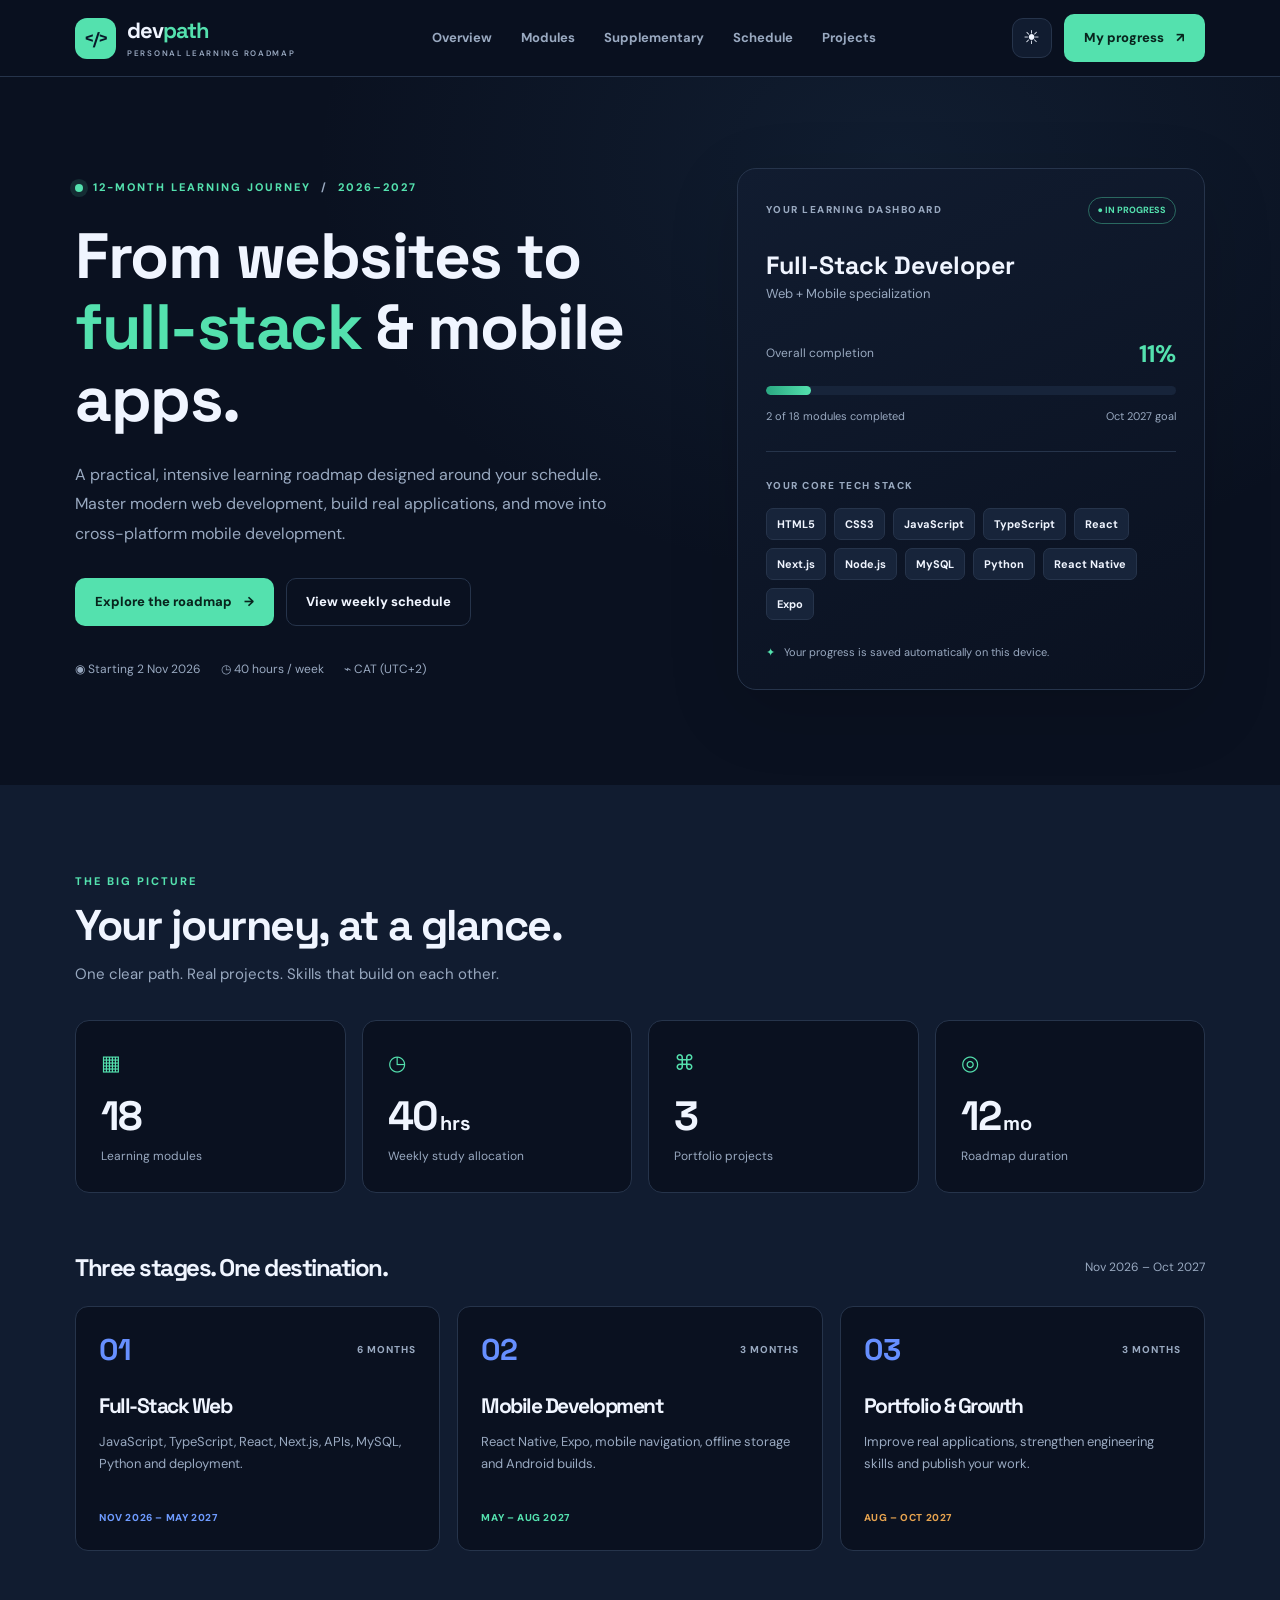
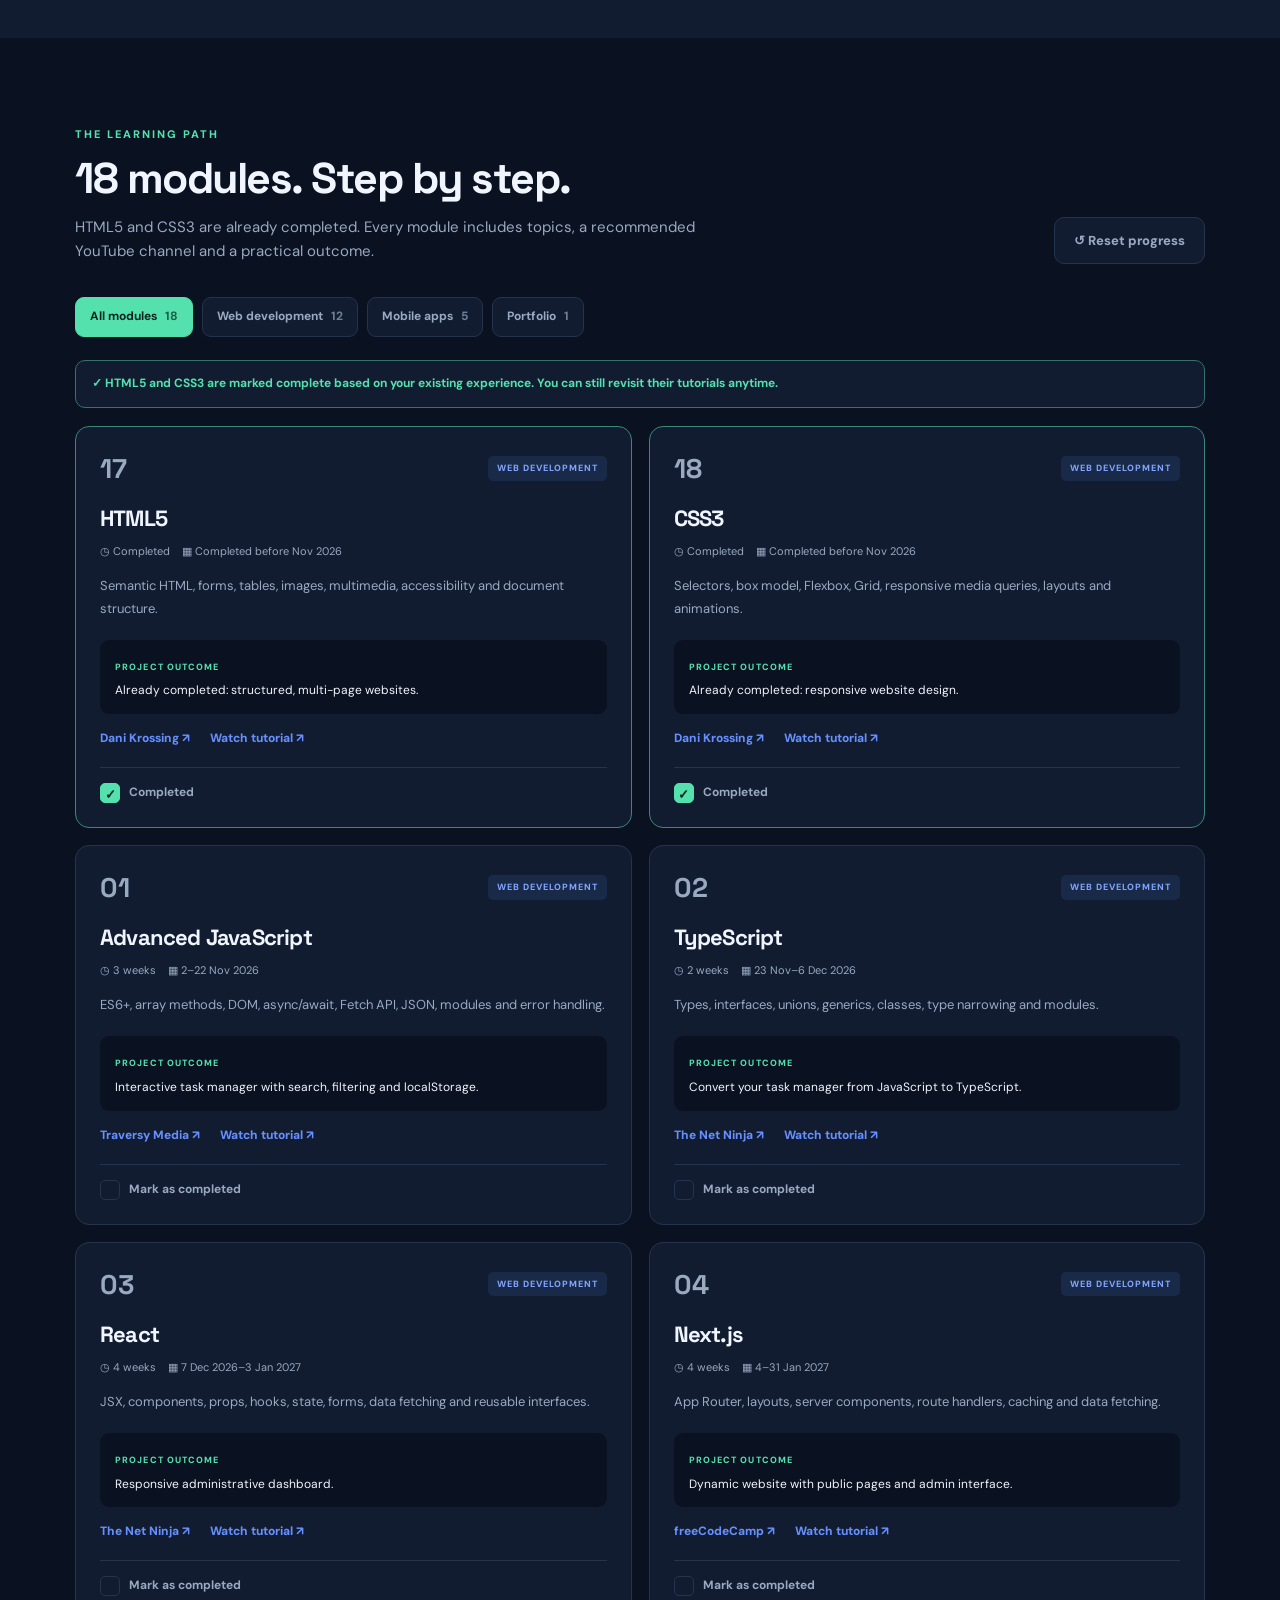
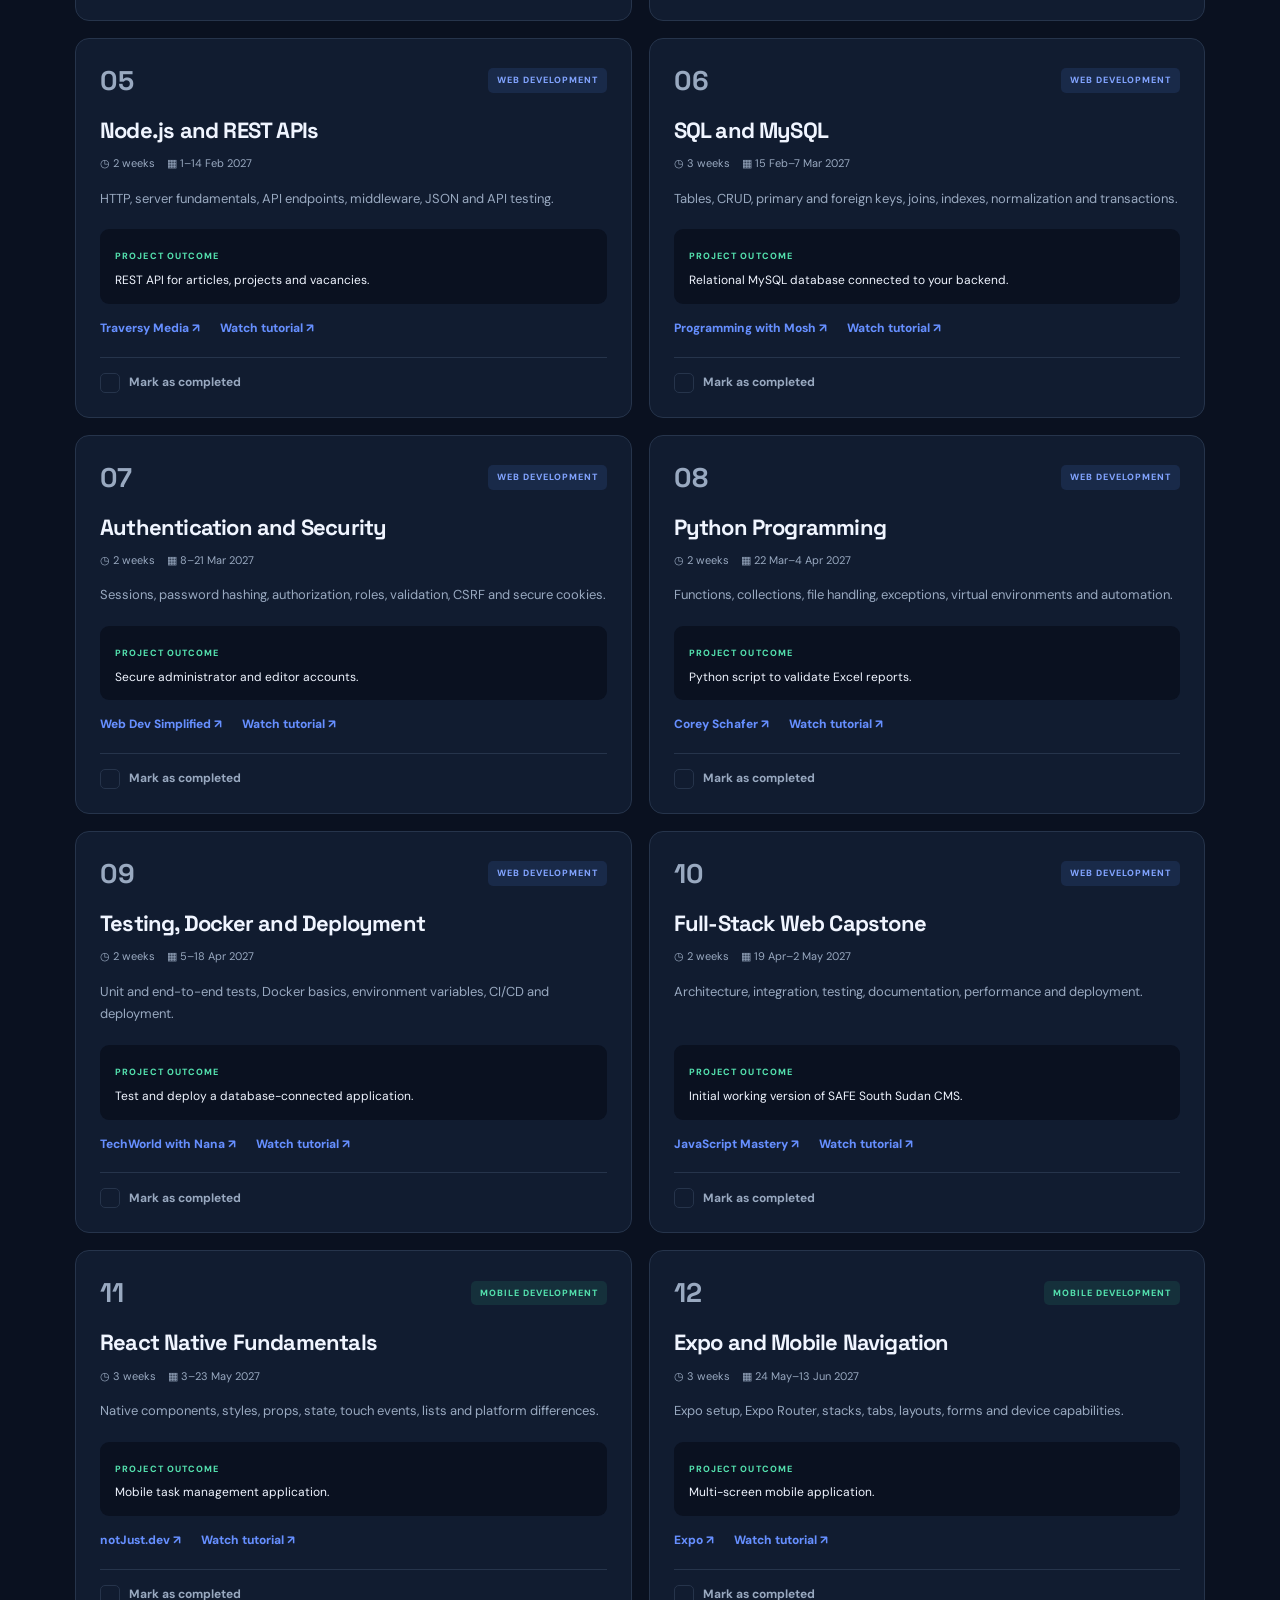
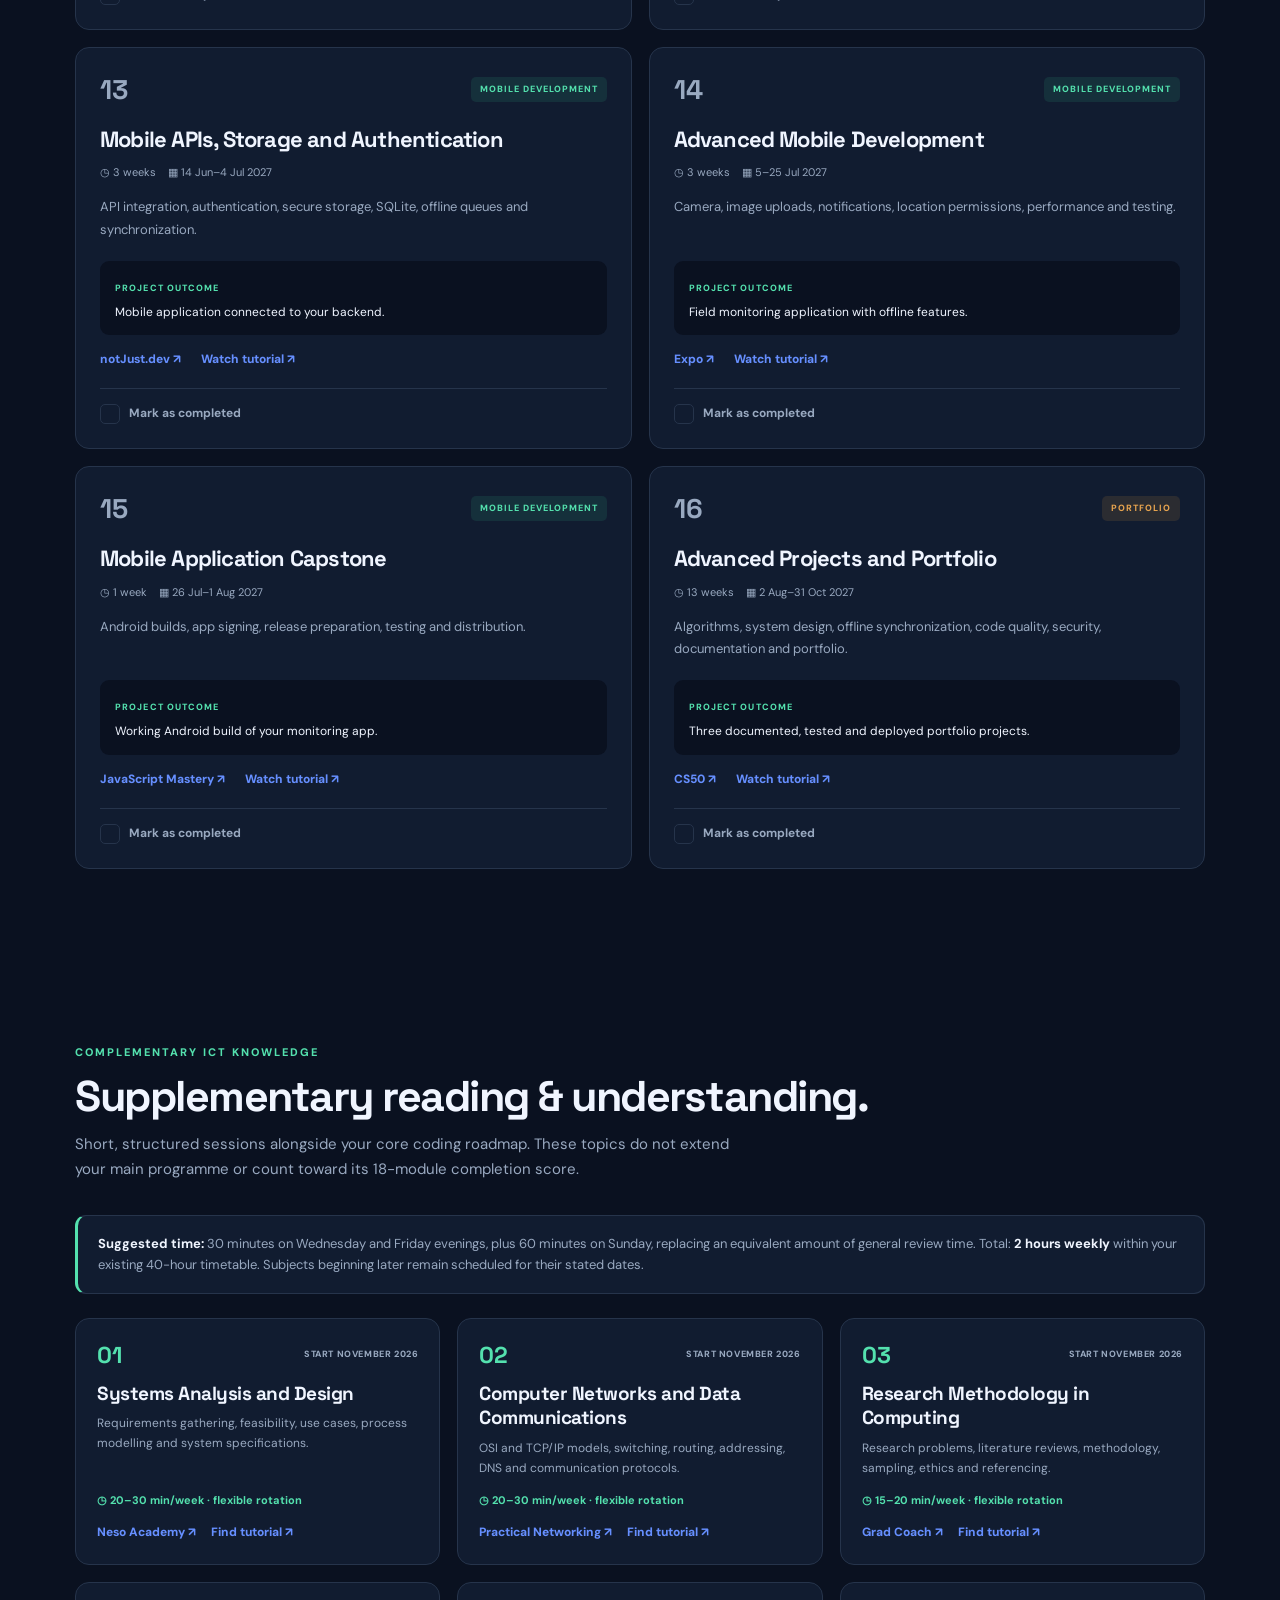
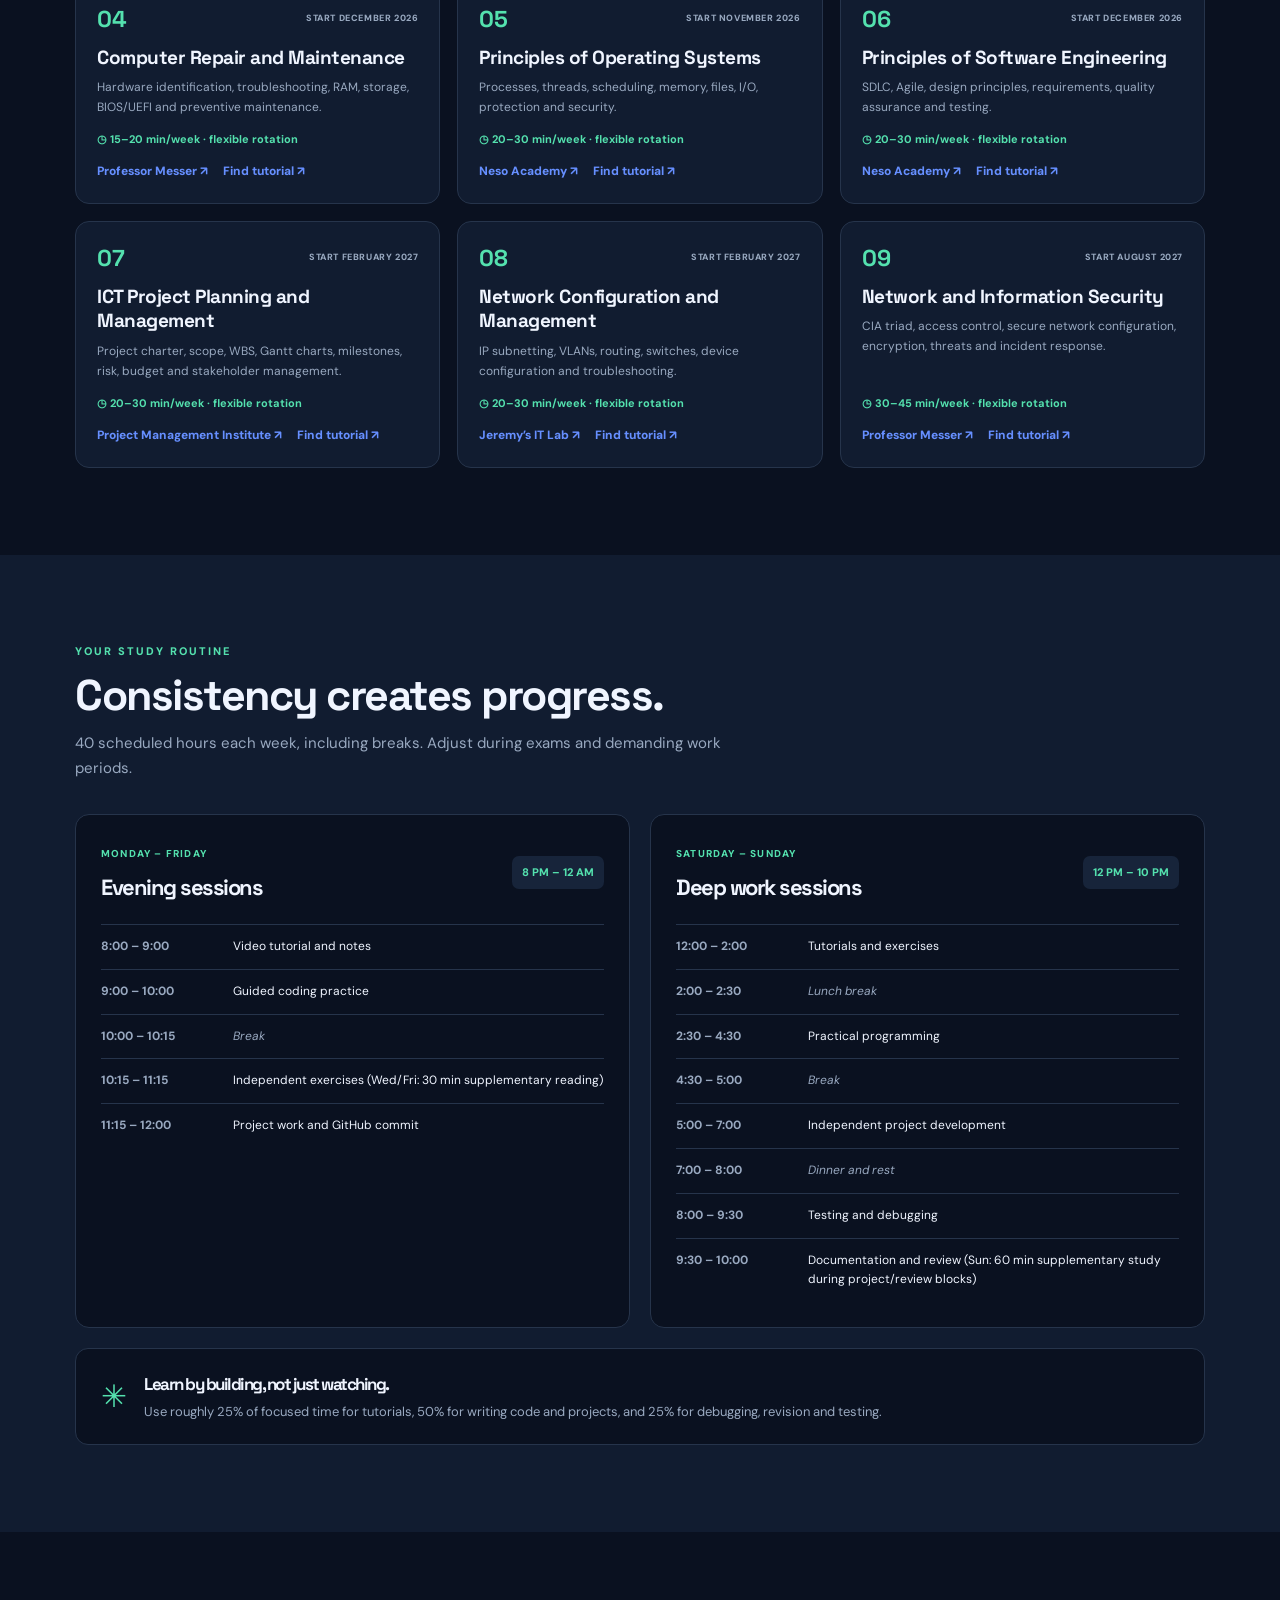
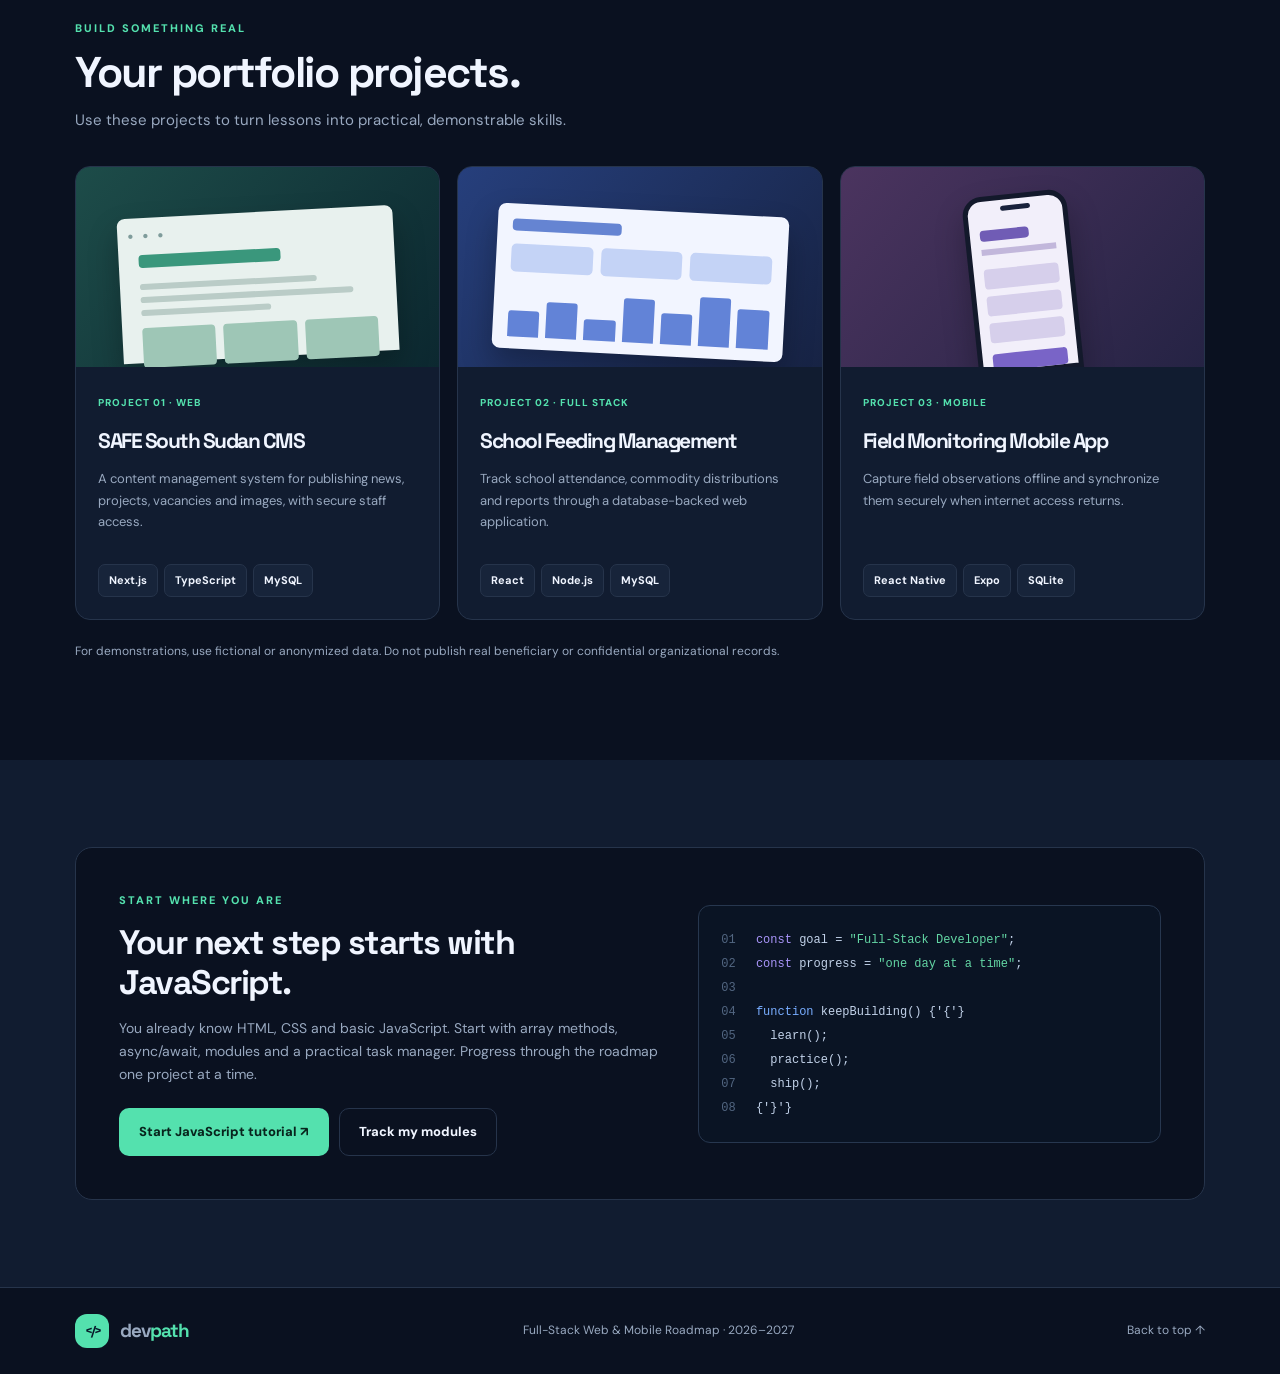
==== index.html @ 1baf5ec9 "Add files via upload" ====
<!DOCTYPE html>
<html lang="en">
<head>
  <meta charset="UTF-8" />
  <meta name="viewport" content="width=device-width, initial-scale=1" />
  <meta name="theme-color" content="#0b1426" />
  <meta name="description" content="A personalized intensive full-stack web and mobile development roadmap, November 2026 to October 2027." />
  <title>Developer Roadmap | Web + Mobile 2026–2027</title>
  <link rel="icon" type="image/svg+xml" href="favicon.svg" />
  <link rel="stylesheet" href="styles.css" />
  <script src="script.js" defer></script>
</head>
<body>
  <a class="skip" href="#main">Skip to content</a>
  <header class="site-header">
    <div class="container nav">
      <a href="#home" class="brand" aria-label="Roadmap home"><span class="brand-mark">&lt;/&gt;</span><span>dev<span class="brand-accent">path</span><small>PERSONAL LEARNING ROADMAP</small></span></a>
      <nav class="nav-links" aria-label="Main navigation"><a href="#overview">Overview</a><a href="#modules">Modules</a><a href="#supplementary">Supplementary</a><a href="#schedule">Schedule</a><a href="#projects">Projects</a></nav>
      <div class="nav-actions"><button id="themeToggle" class="icon-btn" type="button" aria-label="Toggle light or dark mode">☀</button><a class="btn btn-primary nav-cta" href="#modules">My progress <span>↗</span></a></div>
    </div>
  </header>
  <main id="main">
    <section id="home" class="hero">
      <div class="container hero-grid">
        <div class="hero-copy"><div class="eyebrow"><span class="pulse"></span> 12-MONTH LEARNING JOURNEY <span class="eyebrow-sep">/</span> 2026–2027</div>
          <h1>From websites to <span>full-stack</span> &amp; mobile apps.</h1>
          <p>A practical, intensive learning roadmap designed around your schedule. Master modern web development, build real applications, and move into cross-platform mobile development.</p>
          <div class="hero-buttons"><a href="#modules" class="btn btn-primary">Explore the roadmap <span>→</span></a><a href="#schedule" class="btn btn-outline">View weekly schedule</a></div>
          <div class="hero-foot"><span>◉ Starting 2 Nov 2026</span><span>◷ 40 hours / week</span><span>⌁ CAT (UTC+2)</span></div>
        </div>
        <div class="hero-panel"><div class="panel-top"><span class="panel-label">YOUR LEARNING DASHBOARD</span><span class="live-pill">● IN PROGRESS</span></div><div class="panel-title">Full-Stack Developer</div><p>Web + Mobile specialization</p>
          <div class="progress-top"><span>Overall completion</span><strong id="heroPercent">0%</strong></div><div class="progress-track"><div id="heroProgress" class="progress-fill"></div></div><div class="progress-foot"><span id="heroCount">2 of 18 modules completed</span><span>Oct 2027 goal</span></div>
          <div class="panel-divider"></div><div class="stack-label">YOUR CORE TECH STACK</div><div class="stack-pills"><span>HTML5</span><span>CSS3</span><span>JavaScript</span><span>TypeScript</span><span>React</span><span>Next.js</span><span>Node.js</span><span>MySQL</span><span>Python</span><span>React Native</span><span>Expo</span></div>
          <div class="panel-note"><span>✦</span> Your progress is saved automatically on this device.</div>
        </div>
      </div>
    </section>
    <section id="overview" class="section overview-section"><div class="container"><div class="section-heading"><div><div class="kicker">THE BIG PICTURE</div><h2>Your journey, at a glance.</h2><p>One clear path. Real projects. Skills that build on each other.</p></div></div>
      <div class="stat-grid"><article class="stat"><span class="stat-icon">▦</span><strong>18</strong><span>Learning modules</span></article><article class="stat"><span class="stat-icon">◷</span><strong>40<span class="unit">hrs</span></strong><span>Weekly study allocation</span></article><article class="stat"><span class="stat-icon">⌘</span><strong>3</strong><span>Portfolio projects</span></article><article class="stat"><span class="stat-icon">◎</span><strong>12<span class="unit">mo</span></strong><span>Roadmap duration</span></article></div>
      <div class="path-section"><div class="path-heading"><h3>Three stages. One destination.</h3><span>Nov 2026 – Oct 2027</span></div><div class="path-grid"><article class="path-card"><div class="path-no">01 <span>6 MONTHS</span></div><h3>Full-Stack Web</h3><p>JavaScript, TypeScript, React, Next.js, APIs, MySQL, Python and deployment.</p><div class="path-tag blue">NOV 2026 – MAY 2027</div></article><article class="path-card"><div class="path-no">02 <span>3 MONTHS</span></div><h3>Mobile Development</h3><p>React Native, Expo, mobile navigation, offline storage and Android builds.</p><div class="path-tag green">MAY – AUG 2027</div></article><article class="path-card"><div class="path-no">03 <span>3 MONTHS</span></div><h3>Portfolio &amp; Growth</h3><p>Improve real applications, strengthen engineering skills and publish your work.</p><div class="path-tag amber">AUG – OCT 2027</div></article></div></div>
    </div></section>
    <section id="modules" class="section modules-section"><div class="container"><div class="section-heading split"><div><div class="kicker">THE LEARNING PATH</div><h2>18 modules. Step by step.</h2><p>HTML5 and CSS3 are already completed. Every module includes topics, a recommended YouTube channel and a practical outcome.</p></div><button class="btn btn-subtle" id="resetProgress" type="button">↺ Reset progress</button></div>
      <div class="filters" role="group" aria-label="Filter modules"><button class="filter active" data-filter="all" aria-pressed="true">All modules <span>18</span></button><button class="filter" data-filter="web" aria-pressed="false">Web development <span>12</span></button><button class="filter" data-filter="mobile" aria-pressed="false">Mobile apps <span>5</span></button><button class="filter" data-filter="portfolio" aria-pressed="false">Portfolio <span>1</span></button></div>
      <div class="completed-intro">✓ HTML5 and CSS3 are marked complete based on your existing experience. You can still revisit their tutorials anytime.</div><div id="moduleGrid" class="module-grid"></div>
    </div></section>
    <section id="supplementary" class="section supplementary-section"><div class="container"><div class="section-heading"><div class="kicker">COMPLEMENTARY ICT KNOWLEDGE</div><h2>Supplementary reading &amp; understanding.</h2><p>Short, structured sessions alongside your core coding roadmap. These topics do not extend your main programme or count toward its 18-module completion score.</p></div><div class="supplement-note"><strong>Suggested time:</strong> 30 minutes on Wednesday and Friday evenings, plus 60 minutes on Sunday, replacing an equivalent amount of general review time. Total: <strong>2 hours weekly</strong> within your existing 40-hour timetable. Subjects beginning later remain scheduled for their stated dates.</div><div id="supplementGrid" class="supplement-grid"></div></div></section>
    <section id="schedule" class="section schedule-section"><div class="container"><div class="section-heading"><div class="kicker">YOUR STUDY ROUTINE</div><h2>Consistency creates progress.</h2><p>40 scheduled hours each week, including breaks. Adjust during exams and demanding work periods.</p></div>
      <div class="schedule-grid"><article class="schedule-card"><div class="schedule-head"><div><span class="schedule-overline">MONDAY – FRIDAY</span><h3>Evening sessions</h3></div><div class="time-pill">8 PM – 12 AM</div></div><div class="schedule-rows"><div><time>8:00 – 9:00</time><span>Video tutorial and notes</span></div><div><time>9:00 – 10:00</time><span>Guided coding practice</span></div><div class="break"><time>10:00 – 10:15</time><span>Break</span></div><div><time>10:15 – 11:15</time><span>Independent exercises (Wed/Fri: 30 min supplementary reading)</span></div><div><time>11:15 – 12:00</time><span>Project work and GitHub commit</span></div></div></article>
      <article class="schedule-card"><div class="schedule-head"><div><span class="schedule-overline">SATURDAY – SUNDAY</span><h3>Deep work sessions</h3></div><div class="time-pill">12 PM – 10 PM</div></div><div class="schedule-rows"><div><time>12:00 – 2:00</time><span>Tutorials and exercises</span></div><div class="break"><time>2:00 – 2:30</time><span>Lunch break</span></div><div><time>2:30 – 4:30</time><span>Practical programming</span></div><div class="break"><time>4:30 – 5:00</time><span>Break</span></div><div><time>5:00 – 7:00</time><span>Independent project development</span></div><div class="break"><time>7:00 – 8:00</time><span>Dinner and rest</span></div><div><time>8:00 – 9:30</time><span>Testing and debugging</span></div><div><time>9:30 – 10:00</time><span>Documentation and review (Sun: 60 min supplementary study during project/review blocks)</span></div></div></article></div>
      <div class="method-banner"><div class="method-icon">✳</div><div><h3>Learn by building, not just watching.</h3><p>Use roughly 25% of focused time for tutorials, 50% for writing code and projects, and 25% for debugging, revision and testing.</p></div></div>
    </div></section>
    <section id="projects" class="section projects-section"><div class="container"><div class="section-heading"><div class="kicker">BUILD SOMETHING REAL</div><h2>Your portfolio projects.</h2><p>Use these projects to turn lessons into practical, demonstrable skills.</p></div><div class="project-grid"><article class="project-card"><div class="project-visual visual-safe"><div class="mock-browser"><div class="mock-dots">● ● ●</div><div class="mock-site"><div class="mock-header"></div><div class="mock-lines"><i></i><i></i><i></i></div><div class="mock-cards"><i></i><i></i><i></i></div></div></div></div><div class="project-content"><span class="project-index">PROJECT 01 · WEB</span><h3>SAFE South Sudan CMS</h3><p>A content management system for publishing news, projects, vacancies and images, with secure staff access.</p><div class="project-tech"><span>Next.js</span><span>TypeScript</span><span>MySQL</span></div></div></article><article class="project-card"><div class="project-visual visual-school"><div class="mock-dashboard"><div class="mock-dashboard-top"></div><div class="mock-metrics"><i></i><i></i><i></i></div><div class="mock-chart"><b></b><b></b><b></b><b></b><b></b><b></b><b></b></div></div></div><div class="project-content"><span class="project-index">PROJECT 02 · FULL STACK</span><h3>School Feeding Management</h3><p>Track school attendance, commodity distributions and reports through a database-backed web application.</p><div class="project-tech"><span>React</span><span>Node.js</span><span>MySQL</span></div></div></article><article class="project-card"><div class="project-visual visual-mobile"><div class="mock-phone"><div class="phone-notch"></div><div class="phone-title"></div><div class="phone-line"></div><div class="phone-row"></div><div class="phone-row"></div><div class="phone-row"></div><div class="phone-button"></div></div></div><div class="project-content"><span class="project-index">PROJECT 03 · MOBILE</span><h3>Field Monitoring Mobile App</h3><p>Capture field observations offline and synchronize them securely when internet access returns.</p><div class="project-tech"><span>React Native</span><span>Expo</span><span>SQLite</span></div></div></article></div><p class="privacy-note">For demonstrations, use fictional or anonymized data. Do not publish real beneficiary or confidential organizational records.</p></div></section>
    <section class="section start-section" id="start"><div class="container"><div class="start-card"><div><div class="kicker">START WHERE YOU ARE</div><h2>Your next step starts with JavaScript.</h2><p>You already know HTML, CSS and basic JavaScript. Start with array methods, async/await, modules and a practical task manager. Progress through the roadmap one project at a time.</p><div class="start-actions"><a href="https://www.youtube.com/results?search_query=Traversy+Media+Modern+JavaScript+From+The+Beginning" target="_blank" rel="noopener noreferrer" class="btn btn-primary">Start JavaScript tutorial ↗</a><a href="#modules" class="btn btn-outline">Track my modules</a></div></div><div class="start-code" aria-hidden="true"><div><span>01</span> <em>const</em> goal = <b>"Full-Stack Developer"</b>;</div><div><span>02</span> <em>const</em> progress = <b>"one day at a time"</b>;</div><div><span>03</span> </div><div><span>04</span> <i>function</i> keepBuilding() {'{'}</div><div><span>05</span> &nbsp; learn();</div><div><span>06</span> &nbsp; practice();</div><div><span>07</span> &nbsp; ship();</div><div><span>08</span> {'}'}</div></div></div></div></section>
  </main>
  <footer class="footer"><div class="container footer-inner"><div class="brand footer-brand"><span class="brand-mark">&lt;/&gt;</span><span>dev<span class="brand-accent">path</span></span></div><span>Full-Stack Web &amp; Mobile Roadmap · 2026–2027</span><a href="#home">Back to top ↑</a></div></footer>
</body>
</html>
---- styles.css ----
@import url('https://fonts.googleapis.com/css2?family=DM+Sans:wght@400;500;600;700;800&family=Space+Grotesk:wght@400;500;600;700&display=swap');
:root{color-scheme:dark;--bg:#0a1120;--surface:#111c30;--surface2:#17243a;--text:#f0f5ff;--muted:#99a9c0;--line:#26344b;--accent:#54e1ae;--blue:#668fff;--shadow:0 20px 70px rgba(0,0,0,.15)}:root[data-theme=light]{color-scheme:light;--bg:#f6f8fc;--surface:#fff;--surface2:#edf2f9;--text:#17253c;--muted:#60728b;--line:#dbe4f0;--accent:#087e5b;--blue:#315bca;--shadow:0 20px 50px rgba(38,63,100,.08)}*{box-sizing:border-box}html{scroll-behavior:smooth;scroll-padding-top:85px}body{margin:0;background:var(--bg);color:var(--text);font:15px/1.65 'DM Sans',sans-serif}button,a{font:inherit}a{color:inherit;text-decoration:none}button{cursor:pointer}button:focus-visible,a:focus-visible,input:focus-visible{outline:3px solid var(--accent);outline-offset:4px}.container{max-width:1180px;margin:auto;padding:0 25px}.skip{position:absolute;top:-80px;left:10px;background:var(--accent);color:#071722;padding:10px;z-index:100}.skip:focus{top:10px}.site-header{position:sticky;top:0;z-index:30;background:color-mix(in srgb,var(--bg) 92%,transparent);backdrop-filter:blur(18px);border-bottom:1px solid var(--line)}.nav{height:76px;display:flex;align-items:center;justify-content:space-between;gap:22px}.brand{display:flex;align-items:center;gap:11px;font:700 22px 'Space Grotesk',sans-serif;letter-spacing:-1px;line-height:1}.brand-mark{background:var(--accent);color:#08192a;width:41px;height:41px;border-radius:12px;display:grid;place-items:center;font-size:17px;letter-spacing:-2px}.brand-accent{color:var(--accent)}.brand small{display:block;color:var(--muted);font:600 8px 'DM Sans',sans-serif;letter-spacing:1.7px;margin-top:7px}.nav-links{display:flex;gap:29px;color:var(--muted);font-size:13px;font-weight:700}.nav-links a:hover,.footer a:hover{color:var(--accent)}.nav-actions{display:flex;align-items:center;gap:12px}.icon-btn{width:40px;height:40px;border:1px solid var(--line);border-radius:11px;background:var(--surface);color:var(--text);font-size:19px}.btn{display:inline-flex;align-items:center;justify-content:center;gap:12px;padding:12px 19px;border-radius:10px;font-size:13px;font-weight:800;transition:transform .2s,background .2s;border:1px solid transparent;white-space:nowrap}.btn:hover{transform:translateY(-2px)}.btn-primary{background:var(--accent);color:#08241d}.btn-outline{border-color:var(--line);background:transparent;color:var(--text)}.btn-subtle{background:var(--surface);color:var(--muted);border-color:var(--line)}.hero{padding:91px 0 95px;background:radial-gradient(ellipse 65% 85% at 70% 12%,rgba(57,104,148,.14),transparent 70%)}.hero-grid{display:grid;grid-template-columns:1.12fr .88fr;gap:66px;align-items:center}.eyebrow,.kicker{font-size:11px;font-weight:800;letter-spacing:2px;color:var(--accent)}.eyebrow{display:flex;align-items:center;gap:10px;flex-wrap:wrap}.eyebrow-sep{color:var(--muted)}.pulse{width:8px;height:8px;border-radius:50%;background:var(--accent);box-shadow:0 0 0 5px rgba(84,225,174,.13)}h1,h2,h3,p{margin-top:0}h1,h2,h3{font-family:'Space Grotesk',sans-serif;letter-spacing:-1.5px}h1{font-size:clamp(42px,5vw,70px);line-height:1.12;margin:24px 0}h1 span{color:var(--accent)}.hero-copy>p{font-size:16px;color:var(--muted);max-width:550px;line-height:1.85}.hero-buttons{display:flex;gap:12px;flex-wrap:wrap;margin-top:30px}.hero-foot{display:flex;flex-wrap:wrap;gap:20px;margin-top:34px;font-size:12px;color:var(--muted)}.hero-panel{background:linear-gradient(155deg,var(--surface),var(--bg));border:1px solid var(--line);border-radius:19px;padding:28px;box-shadow:var(--shadow)}.panel-top,.progress-top,.progress-foot,.path-heading,.module-card-top,.module-meta,.module-links,.schedule-head,.footer-inner{display:flex;justify-content:space-between;align-items:center;gap:12px}.panel-label,.stack-label{font-size:10px;font-weight:800;letter-spacing:1.5px;color:var(--muted)}.live-pill{font-size:9px;color:var(--accent);border:1px solid color-mix(in srgb,var(--accent) 40%,transparent);border-radius:30px;padding:5px 9px;font-weight:800}.panel-title{font:700 25px 'Space Grotesk',sans-serif;margin-top:25px}.hero-panel>p{color:var(--muted);font-size:13px;margin:2px 0 30px}.progress-top{font-size:12px;color:var(--muted)}.progress-top strong{color:var(--accent);font-size:24px}.progress-track{height:9px;background:var(--surface2);border-radius:20px;overflow:hidden;margin:12px 0}.progress-fill{height:100%;width:0;background:linear-gradient(90deg,#2aa881,#54e1ae);border-radius:20px;transition:width .3s}.progress-foot{font-size:11px;color:var(--muted)}.panel-divider{height:1px;background:var(--line);margin:26px 0}.stack-pills{display:flex;flex-wrap:wrap;gap:8px;margin-top:13px}.stack-pills span,.project-tech span{padding:6px 10px;background:var(--surface2);border:1px solid var(--line);border-radius:7px;font-size:11px;font-weight:700}.panel-note{display:flex;align-items:center;gap:9px;margin-top:23px;font-size:11px;color:var(--muted)}.panel-note span{color:var(--accent)}.section{padding:87px 0}.section-heading{margin-bottom:33px}.section-heading.split{display:flex;justify-content:space-between;align-items:end;gap:20px}.section-heading h2{font-size:clamp(29px,3.5vw,43px);line-height:1.2;margin:10px 0}.section-heading p{color:var(--muted);margin:0;max-width:670px}.overview-section,.schedule-section,.start-section{background:var(--surface)}.stat-grid{display:grid;grid-template-columns:repeat(4,1fr);gap:16px}.stat{background:var(--bg);border:1px solid var(--line);border-radius:14px;padding:25px;display:flex;flex-direction:column}.stat-icon{font-size:21px;color:var(--accent)}.stat strong{font:700 41px 'Space Grotesk',sans-serif;letter-spacing:-2px;margin-top:12px;line-height:1.2}.stat .unit{font-size:20px;letter-spacing:0;margin-left:3px}.stat>span:last-child{font-size:12px;color:var(--muted);margin-top:6px}.path-section{margin-top:55px}.path-heading{margin-bottom:18px}.path-heading h3{font-size:24px;margin:0}.path-heading>span{color:var(--muted);font-size:12px}.path-grid,.project-grid{display:grid;grid-template-columns:repeat(3,1fr);gap:17px}.path-card{border:1px solid var(--line);border-radius:13px;padding:23px;background:var(--bg)}.path-no{font:700 30px 'Space Grotesk',sans-serif;color:var(--blue);display:flex;justify-content:space-between;align-items:center}.path-no span{font:800 10px 'DM Sans',sans-serif;color:var(--muted);letter-spacing:1px}.path-card h3{font-size:21px;margin:20px 0 8px}.path-card p{font-size:13px;color:var(--muted);min-height:66px}.path-tag{font-size:10px;font-weight:800;letter-spacing:.6px}.path-tag.blue{color:#6e9bff}.path-tag.green{color:var(--accent)}.path-tag.amber{color:#e6a34f}.filters{display:flex;gap:9px;flex-wrap:wrap;margin-bottom:23px}.filter{border:1px solid var(--line);border-radius:9px;background:var(--surface);color:var(--muted);padding:9px 14px;font-size:12px;font-weight:700}.filter span{opacity:.7;margin-left:5px}.filter.active{background:var(--accent);color:#08241d;border-color:var(--accent)}.module-grid{display:grid;grid-template-columns:repeat(2,minmax(0,1fr));gap:17px}.module-card{display:flex;flex-direction:column;padding:24px;border:1px solid var(--line);border-radius:14px;background:var(--surface);transition:border-color .2s,transform .2s}.module-card:hover{border-color:color-mix(in srgb,var(--accent) 50%,var(--line));transform:translateY(-2px)}.module-card.is-complete{border-color:color-mix(in srgb,var(--accent) 48%,var(--line))}.module-number{font:700 27px 'Space Grotesk',sans-serif;color:var(--muted)}.category{font-size:9px;font-weight:800;letter-spacing:1px;padding:5px 9px;border-radius:5px}.category.web{background:rgba(85,137,255,.12);color:#82a4ff}.category.mobile{background:rgba(55,189,136,.12);color:var(--accent)}.category.portfolio{background:rgba(226,158,62,.12);color:#e6a34f}.module-card h3{font-size:22px;margin:14px 0 6px;letter-spacing:-.8px}.module-meta{justify-content:flex-start;flex-wrap:wrap;font-size:11px;color:var(--muted);margin-bottom:15px}.topics{font-size:13px;color:var(--muted);line-height:1.75;flex:1}.deliverable{background:var(--bg);border-radius:9px;padding:13px 15px;margin:6px 0 15px}.deliverable>span{font-size:9px;color:var(--accent);letter-spacing:1.1px;font-weight:800}.deliverable p{font-size:12px;margin:4px 0 0}.module-links{justify-content:flex-start;flex-wrap:wrap;gap:20px;margin-bottom:18px}.module-links a{font-size:12px;font-weight:800;color:var(--blue)}.module-links a:hover{text-decoration:underline}.complete-label{border-top:1px solid var(--line);padding-top:15px;display:flex;gap:9px;align-items:center;font-size:12px;font-weight:700;cursor:pointer;color:var(--muted)}.complete-label input{position:absolute;opacity:0;width:20px;height:20px}.fake-checkbox{width:20px;height:20px;border:1px solid var(--line);border-radius:5px;display:grid;place-items:center;font-size:13px;color:transparent}.complete-label input:checked+.fake-checkbox{background:var(--accent);color:#08241d;border-color:var(--accent)}.complete-label input:focus-visible+.fake-checkbox{outline:3px solid var(--accent);outline-offset:3px}.schedule-grid{display:grid;grid-template-columns:1fr 1fr;gap:20px}.schedule-card{border:1px solid var(--line);border-radius:14px;background:var(--bg);padding:25px}.schedule-overline{font-size:10px;font-weight:800;color:var(--accent);letter-spacing:1.2px}.schedule-head h3{font-size:22px;margin:4px 0 0}.time-pill{font-size:11px;font-weight:800;color:var(--accent);background:var(--surface2);border-radius:7px;padding:7px 10px;white-space:nowrap}.schedule-rows{margin-top:19px}.schedule-rows>div{display:grid;grid-template-columns:122px 1fr;gap:10px;border-top:1px solid var(--line);padding:12px 0;font-size:12px}.schedule-rows time{color:var(--muted);font-weight:700}.schedule-rows .break span{color:var(--muted);font-style:italic}.method-banner{display:flex;gap:17px;align-items:center;border:1px solid var(--line);background:var(--bg);padding:21px 25px;border-radius:13px;margin-top:20px}.method-icon{font-size:31px;color:var(--accent)}.method-banner h3{font-size:17px;margin:0 0 3px}.method-banner p{font-size:13px;color:var(--muted);margin:0}.project-card{border:1px solid var(--line);border-radius:15px;overflow:hidden;background:var(--surface)}.project-visual{height:200px;display:flex;align-items:center;justify-content:center;overflow:hidden}.visual-safe{background:linear-gradient(130deg,#1d4c49,#0c2830)}.visual-school{background:linear-gradient(130deg,#263f7c,#172344)}.visual-mobile{background:linear-gradient(130deg,#4b345f,#252344)}.mock-browser{width:76%;height:145px;background:#e8f1ee;border-radius:8px 8px 0 0;padding:10px;transform:translateY(17px) rotate(-3deg);box-shadow:0 15px 30px #0004}.mock-dots{font-size:10px;letter-spacing:3px;color:#7f9c9b}.mock-site{padding:10px}.mock-header{height:13px;background:#3a977c;width:60%;border-radius:4px}.mock-lines{margin-top:16px}.mock-lines i{display:block;background:#baccc7;height:6px;width:75%;margin-bottom:7px;border-radius:4px}.mock-lines i:nth-child(2){width:90%}.mock-lines i:nth-child(3){width:55%}.mock-cards{display:flex;gap:8px;margin-top:12px}.mock-cards i{height:40px;background:#9ec6b6;flex:1;border-radius:4px}.mock-dashboard{background:#f2f5ff;width:80%;height:145px;border-radius:8px;padding:15px;transform:translateY(15px) rotate(3deg);box-shadow:0 15px 30px #0004}.mock-dashboard-top{background:#6584d2;width:42%;height:12px;border-radius:4px}.mock-metrics{display:flex;gap:8px;margin:13px 0}.mock-metrics i{flex:1;background:#c4d3f6;height:28px;border-radius:5px}.mock-chart{display:flex;align-items:end;gap:7px;height:52px}.mock-chart b{flex:1;background:#6283d7;height:50%;border-radius:3px 3px 0 0}.mock-chart b:nth-child(2){height:70%}.mock-chart b:nth-child(3){height:40%}.mock-chart b:nth-child(4){height:85%}.mock-chart b:nth-child(5){height:60%}.mock-chart b:nth-child(6){height:95%}.mock-chart b:nth-child(7){height:75%}.mock-phone{width:105px;height:180px;background:#f2effa;border:5px solid #13192b;border-radius:19px 19px 0 0;padding:15px 10px;transform:translateY(16px) rotate(-6deg);box-shadow:0 15px 30px #0004}.phone-notch{width:30px;height:5px;background:#18213b;border-radius:5px;margin:-9px auto 18px}.phone-title{background:#705cb5;width:65%;height:11px;border-radius:4px}.phone-line{background:#c2b7db;height:6px;margin:8px 0 14px}.phone-row{height:20px;background:#d6cfeb;margin-bottom:7px;border-radius:4px}.phone-button{height:17px;background:#7964c7;border-radius:4px;margin-top:11px}.project-content{padding:22px}.project-index{color:var(--accent);font-size:10px;letter-spacing:1px;font-weight:800}.project-content h3{font-size:21px;margin:10px 0}.project-content p{font-size:13px;color:var(--muted);min-height:83px}.project-tech{display:flex;flex-wrap:wrap;gap:6px}.privacy-note{font-size:12px;color:var(--muted);margin-top:22px}.start-card{display:grid;grid-template-columns:1fr .85fr;gap:35px;align-items:center;background:var(--bg);border:1px solid var(--line);border-radius:17px;padding:43px}.start-card h2{font-size:34px;line-height:1.2;margin:13px 0}.start-card p{color:var(--muted);font-size:14px}.start-actions{display:flex;gap:10px;flex-wrap:wrap;margin-top:22px}.start-code{background:#0a1424;color:#c2d2e9;border:1px solid #27374f;border-radius:12px;padding:22px;font:12px/2 'SFMono-Regular',Consolas,monospace;white-space:nowrap;overflow-x:auto}.start-code span{color:#526681;padding-right:13px}.start-code em{color:#a995fa;font-style:normal}.start-code b{color:#63d6a4;font-weight:400}.start-code i{color:#78adff;font-style:normal}.footer{border-top:1px solid var(--line);padding:26px 0}.footer-inner{color:var(--muted);font-size:12px}.footer-brand{font-size:19px}.footer-brand .brand-mark{width:34px;height:34px;font-size:13px}@media(max-width:950px){.hero-grid{grid-template-columns:1fr;gap:38px}.hero{padding:65px 0}.hero-panel{max-width:650px}.nav-links{gap:15px}.path-grid,.project-grid{grid-template-columns:1fr 1fr}.path-card:last-child,.project-card:last-child{grid-column:span 2}.project-card:last-child .project-content p{min-height:0}.start-card{grid-template-columns:1fr}.start-code{max-width:550px}}@media(max-width:680px){.container{padding:0 17px}.nav{height:68px}.nav-links{display:none}.nav-cta{padding:10px 12px}.brand{font-size:20px}.brand small{font-size:7px}.hero{padding:53px 0 65px}h1{font-size:42px}.hero-copy>p{font-size:14px}.hero-foot{gap:11px}.hero-panel{padding:21px}.section{padding:62px 0}.stat-grid,.module-grid,.schedule-grid,.path-grid,.project-grid{grid-template-columns:1fr}.stat-grid{grid-template-columns:1fr 1fr}.stat{padding:18px}.stat strong{font-size:32px}.path-card:last-child,.project-card:last-child{grid-column:auto}.path-card p,.project-content p{min-height:0}.section-heading.split{align-items:start;flex-direction:column}.schedule-card{padding:18px}.schedule-head{align-items:start;flex-wrap:wrap}.schedule-rows>div{grid-template-columns:105px 1fr}.start-card{padding:24px}.start-card h2{font-size:29px}.footer-inner{flex-wrap:wrap}.footer-inner>span{order:3;width:100%}}@media(prefers-reduced-motion:reduce){html{scroll-behavior:auto}*,*:before,*:after{transition:none!important}}

/* Additive supplementary-study section; existing visual system preserved */
.completed-intro{margin:0 0 18px;padding:13px 16px;border:1px solid color-mix(in srgb,var(--accent) 35%,var(--line));border-radius:10px;color:var(--accent);background:var(--surface);font-size:12px;font-weight:700}
.supplementary-section{background:var(--bg)}.supplement-note{background:var(--surface);border:1px solid var(--line);border-left:3px solid var(--accent);border-radius:11px;padding:17px 20px;color:var(--muted);font-size:13px;margin-bottom:24px}.supplement-note strong{color:var(--text)}.supplement-grid{display:grid;grid-template-columns:repeat(3,minmax(0,1fr));gap:17px}.supplement-card{background:var(--surface);border:1px solid var(--line);border-radius:14px;padding:21px;display:flex;flex-direction:column}.supplement-top{display:flex;justify-content:space-between;align-items:center;gap:10px}.supplement-number{font:700 23px 'Space Grotesk',sans-serif;color:var(--accent)}.supplement-date{font-size:9px;color:var(--muted);font-weight:800;letter-spacing:.6px}.supplement-card h3{font-size:19px;line-height:1.3;margin:12px 0 8px;letter-spacing:-.5px}.supplement-card p{font-size:12px;color:var(--muted);flex:1}.supplement-time{font-size:11px;color:var(--accent);font-weight:700;margin-bottom:14px}.supplement-card .module-links{margin:0;gap:15px}
@media(max-width:950px){.supplement-grid{grid-template-columns:repeat(2,minmax(0,1fr))}}@media(max-width:680px){.supplement-grid{grid-template-columns:1fr}}
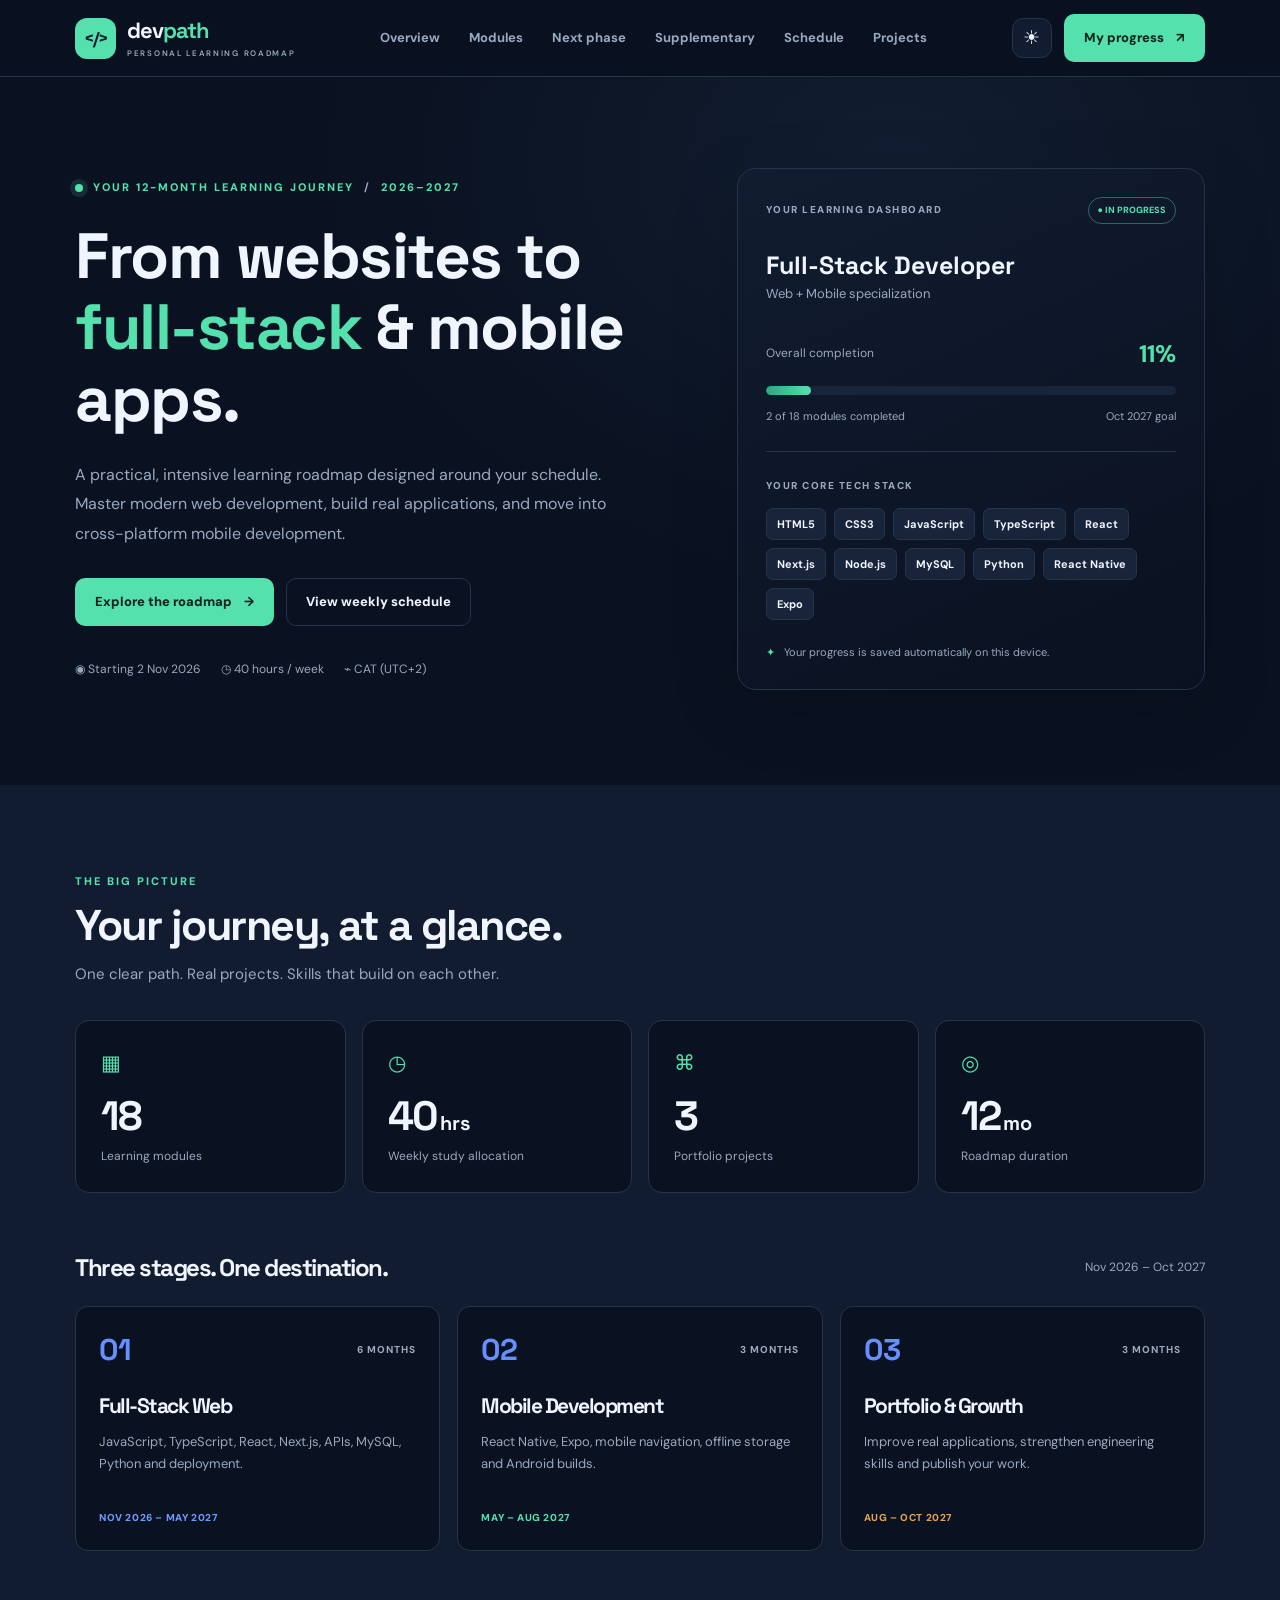
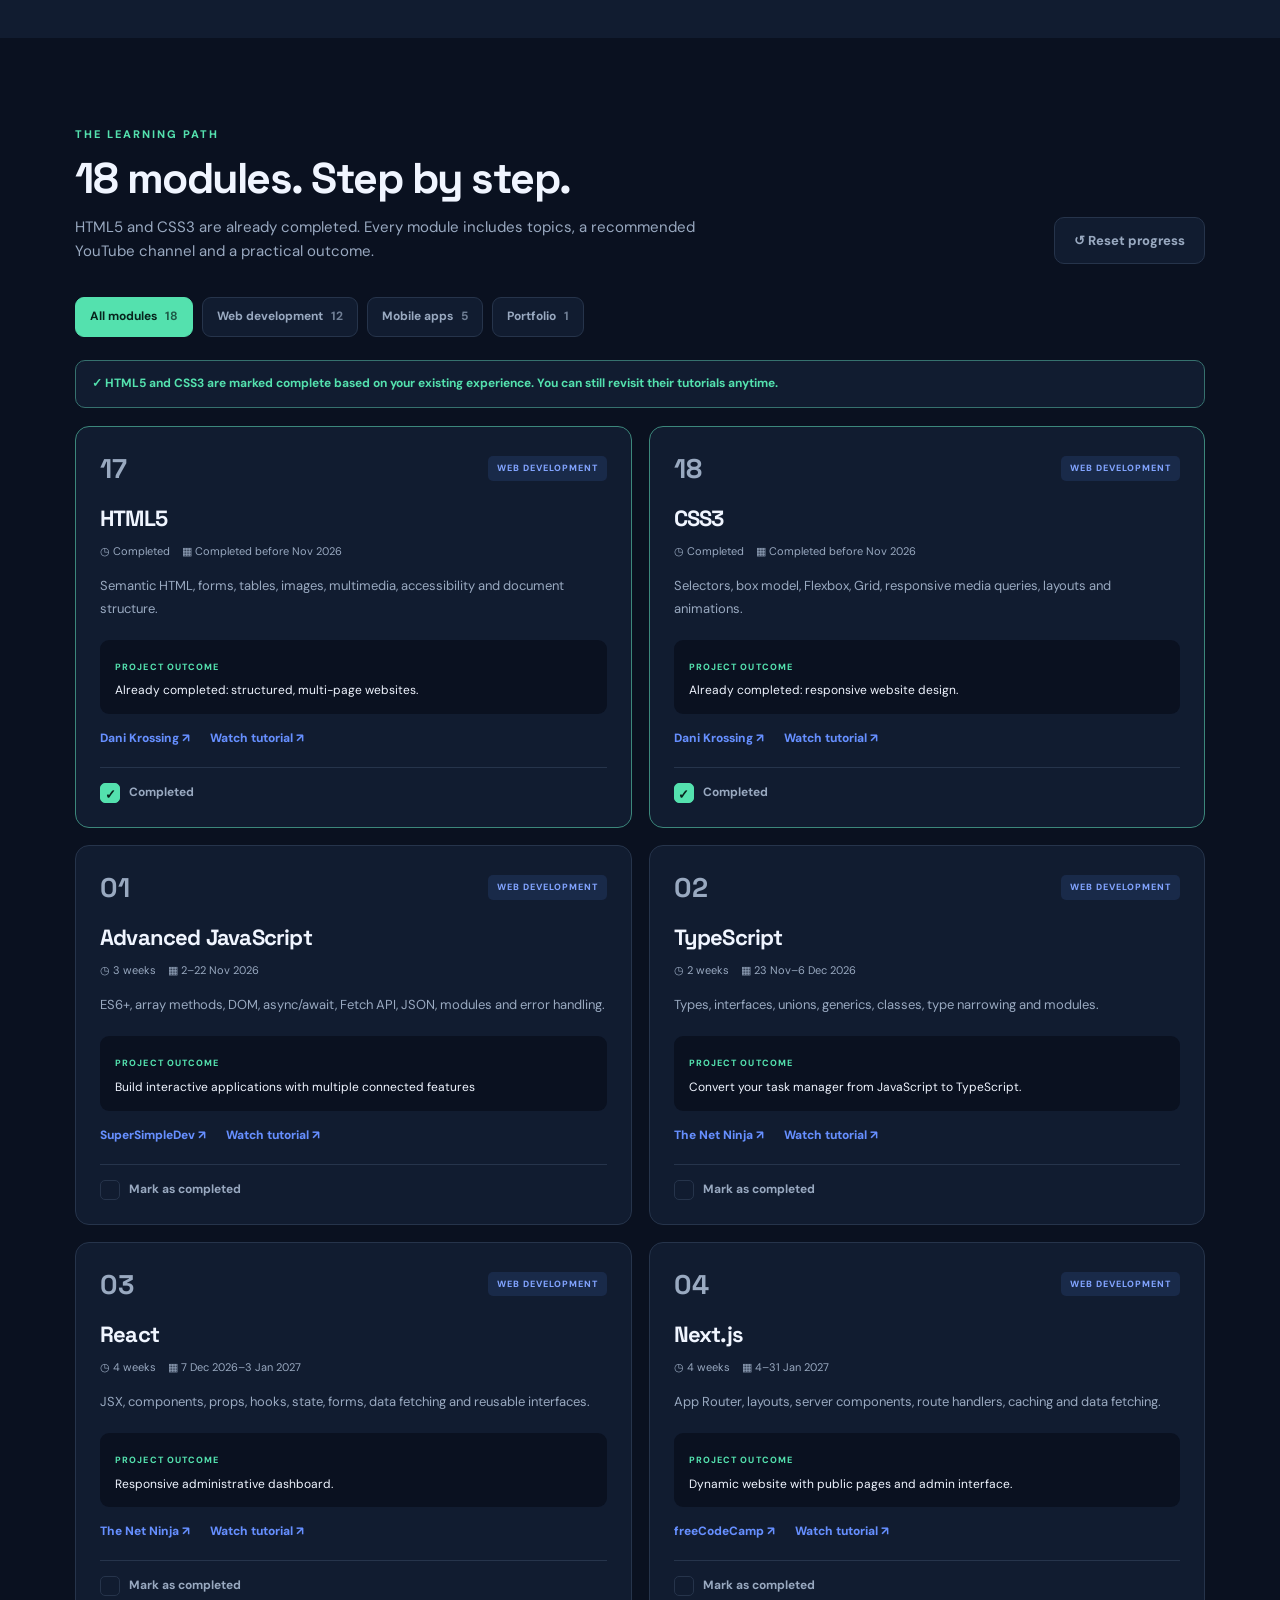
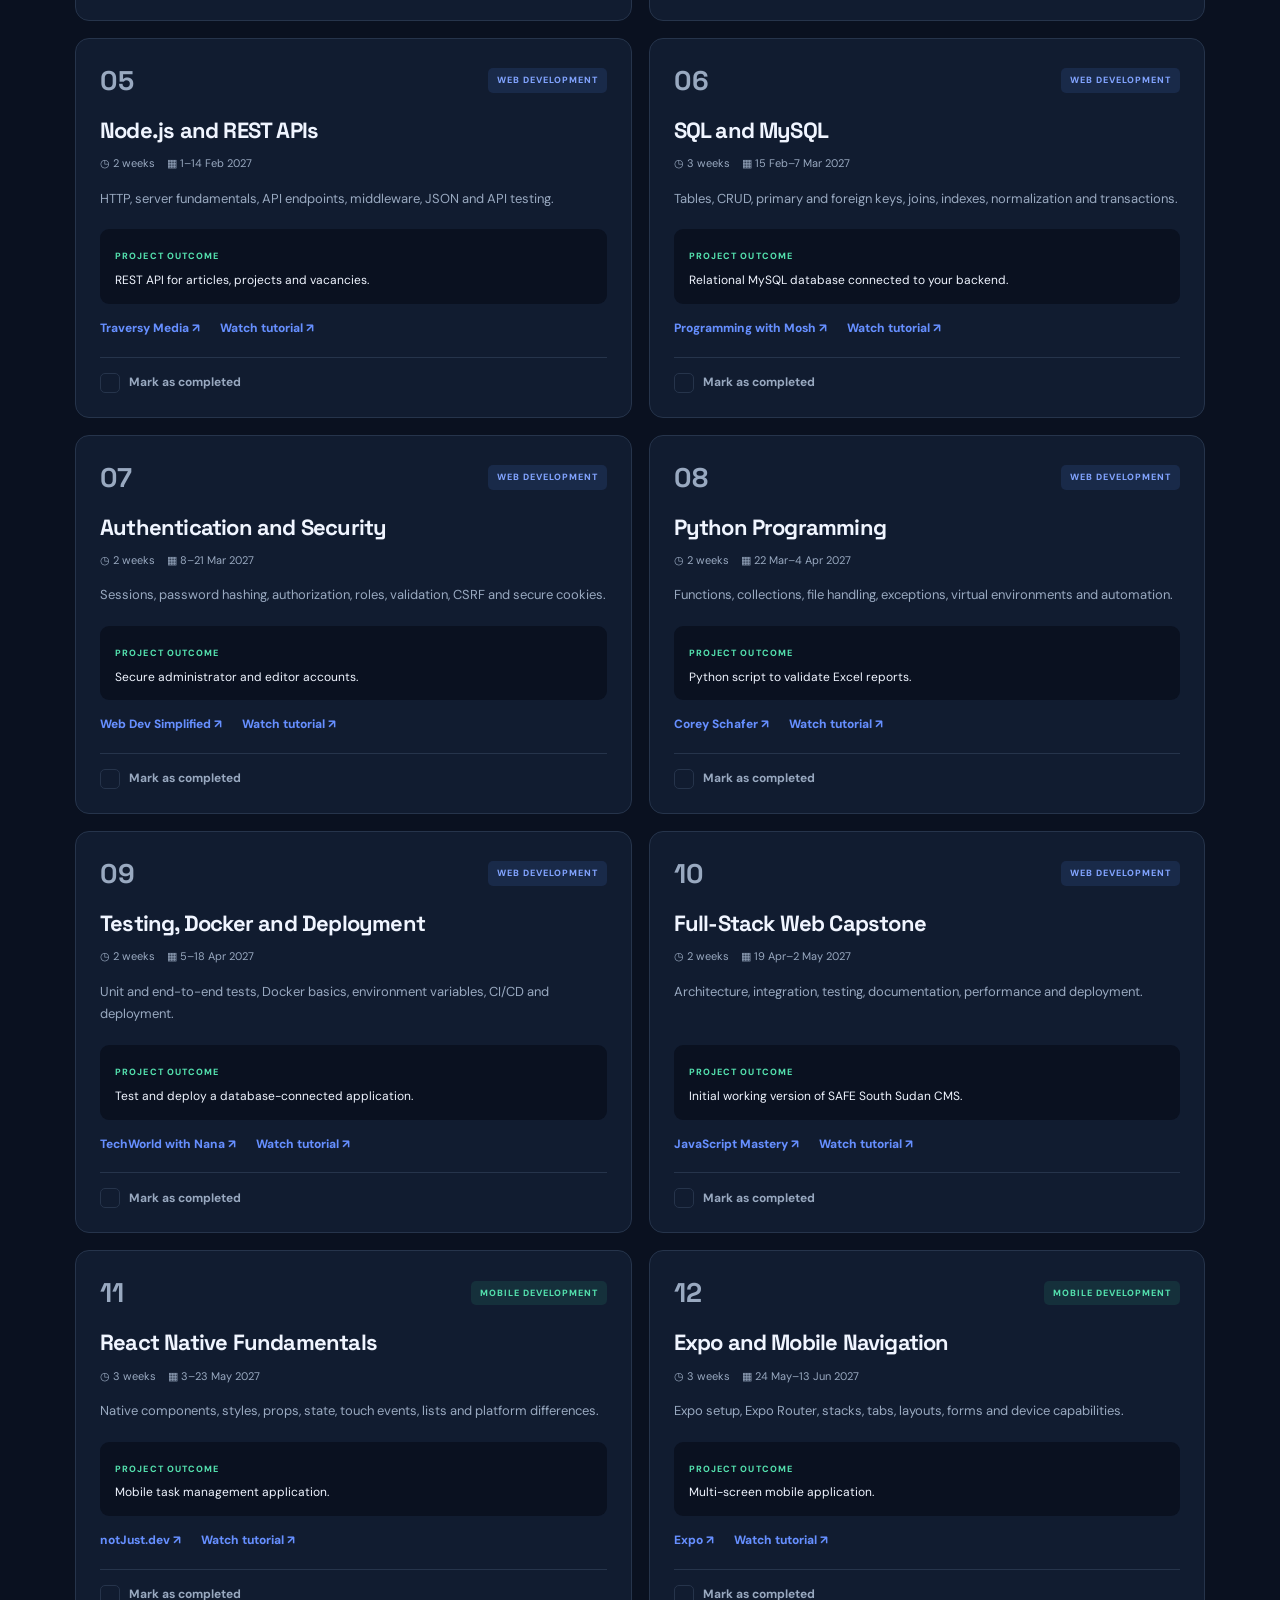
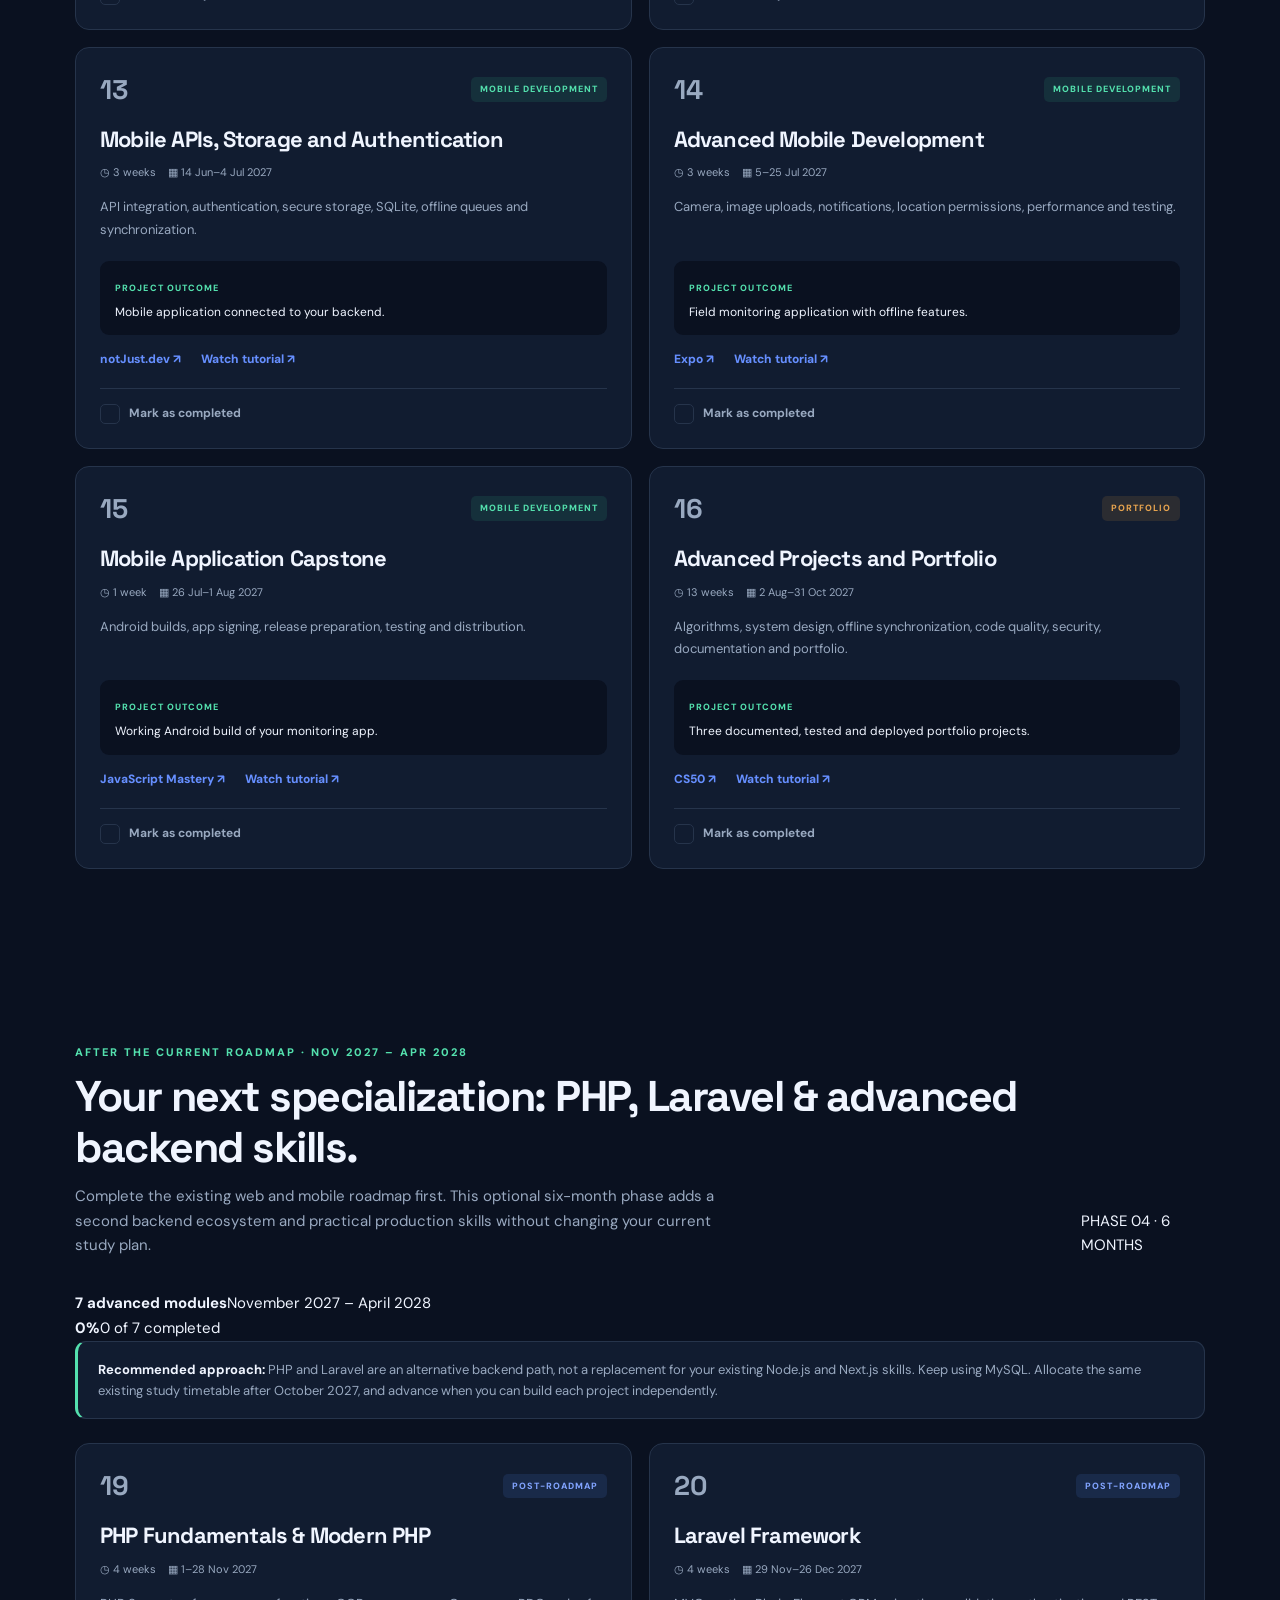
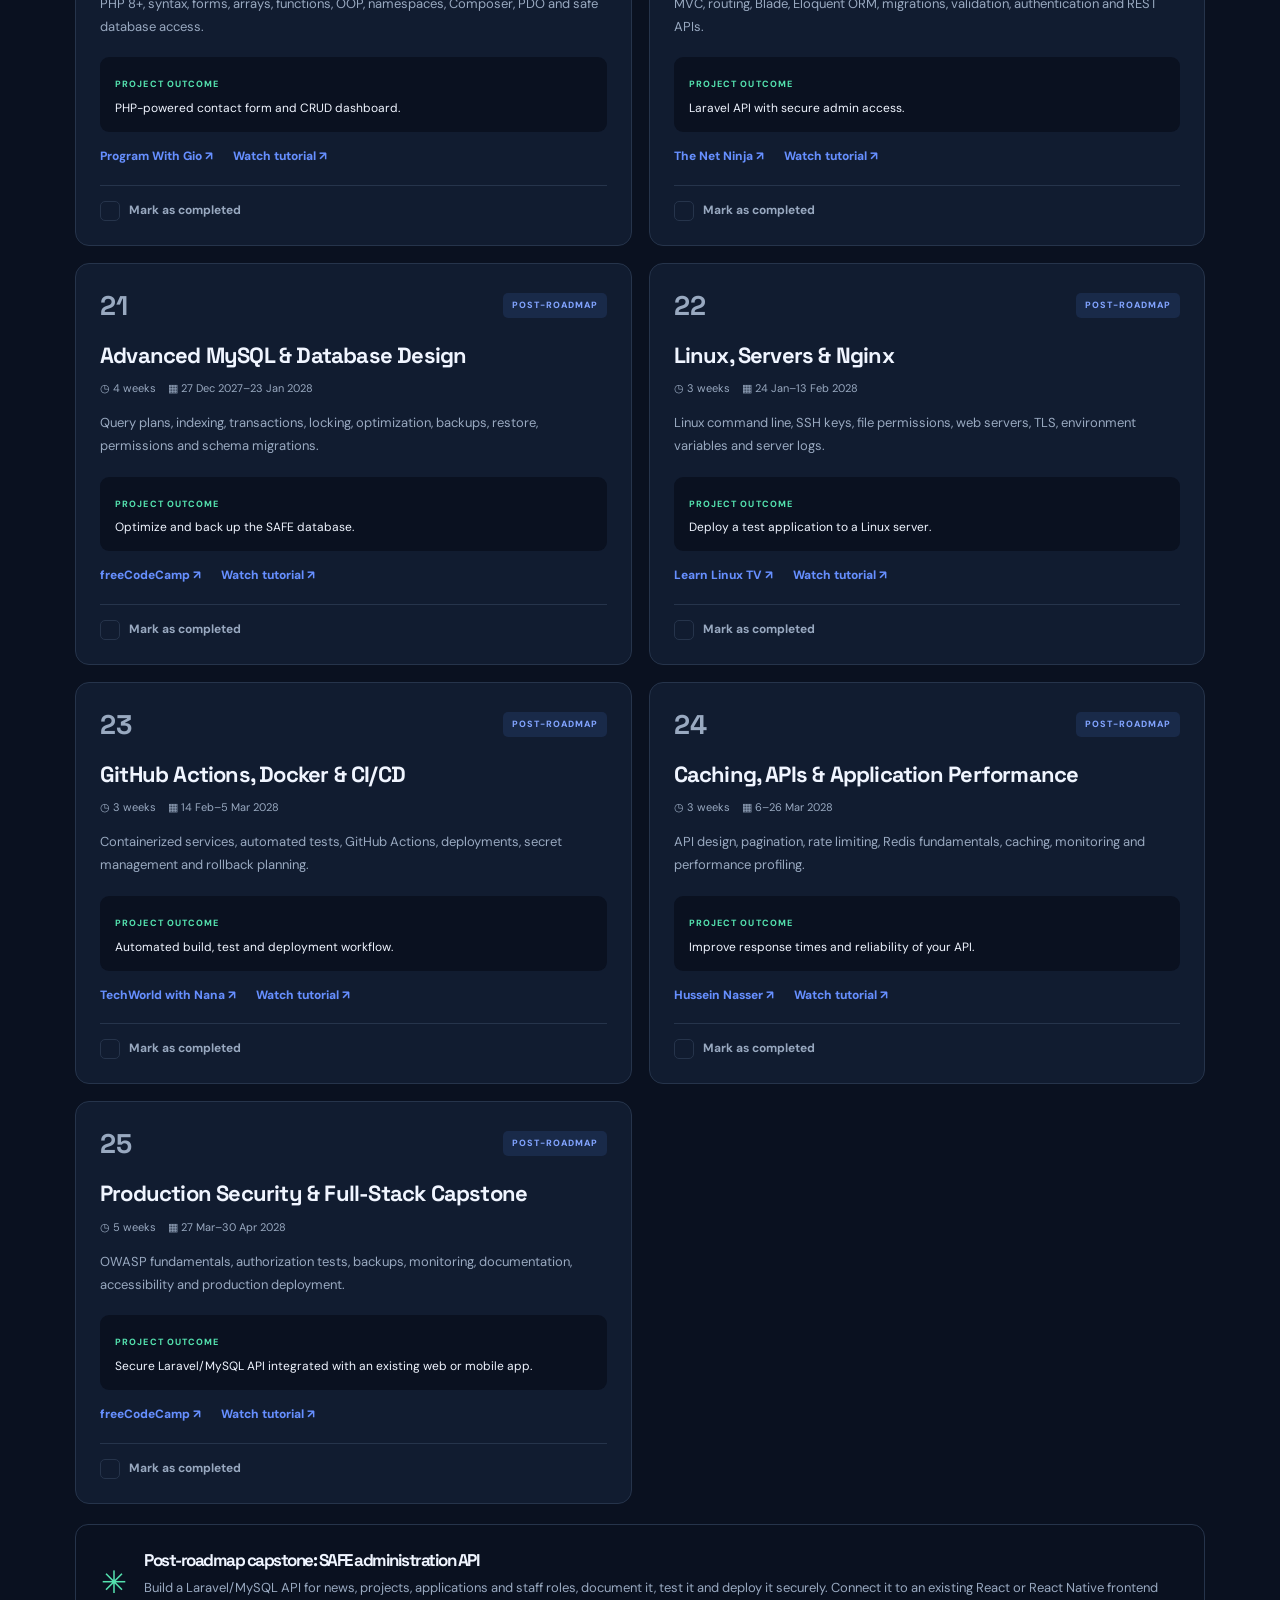
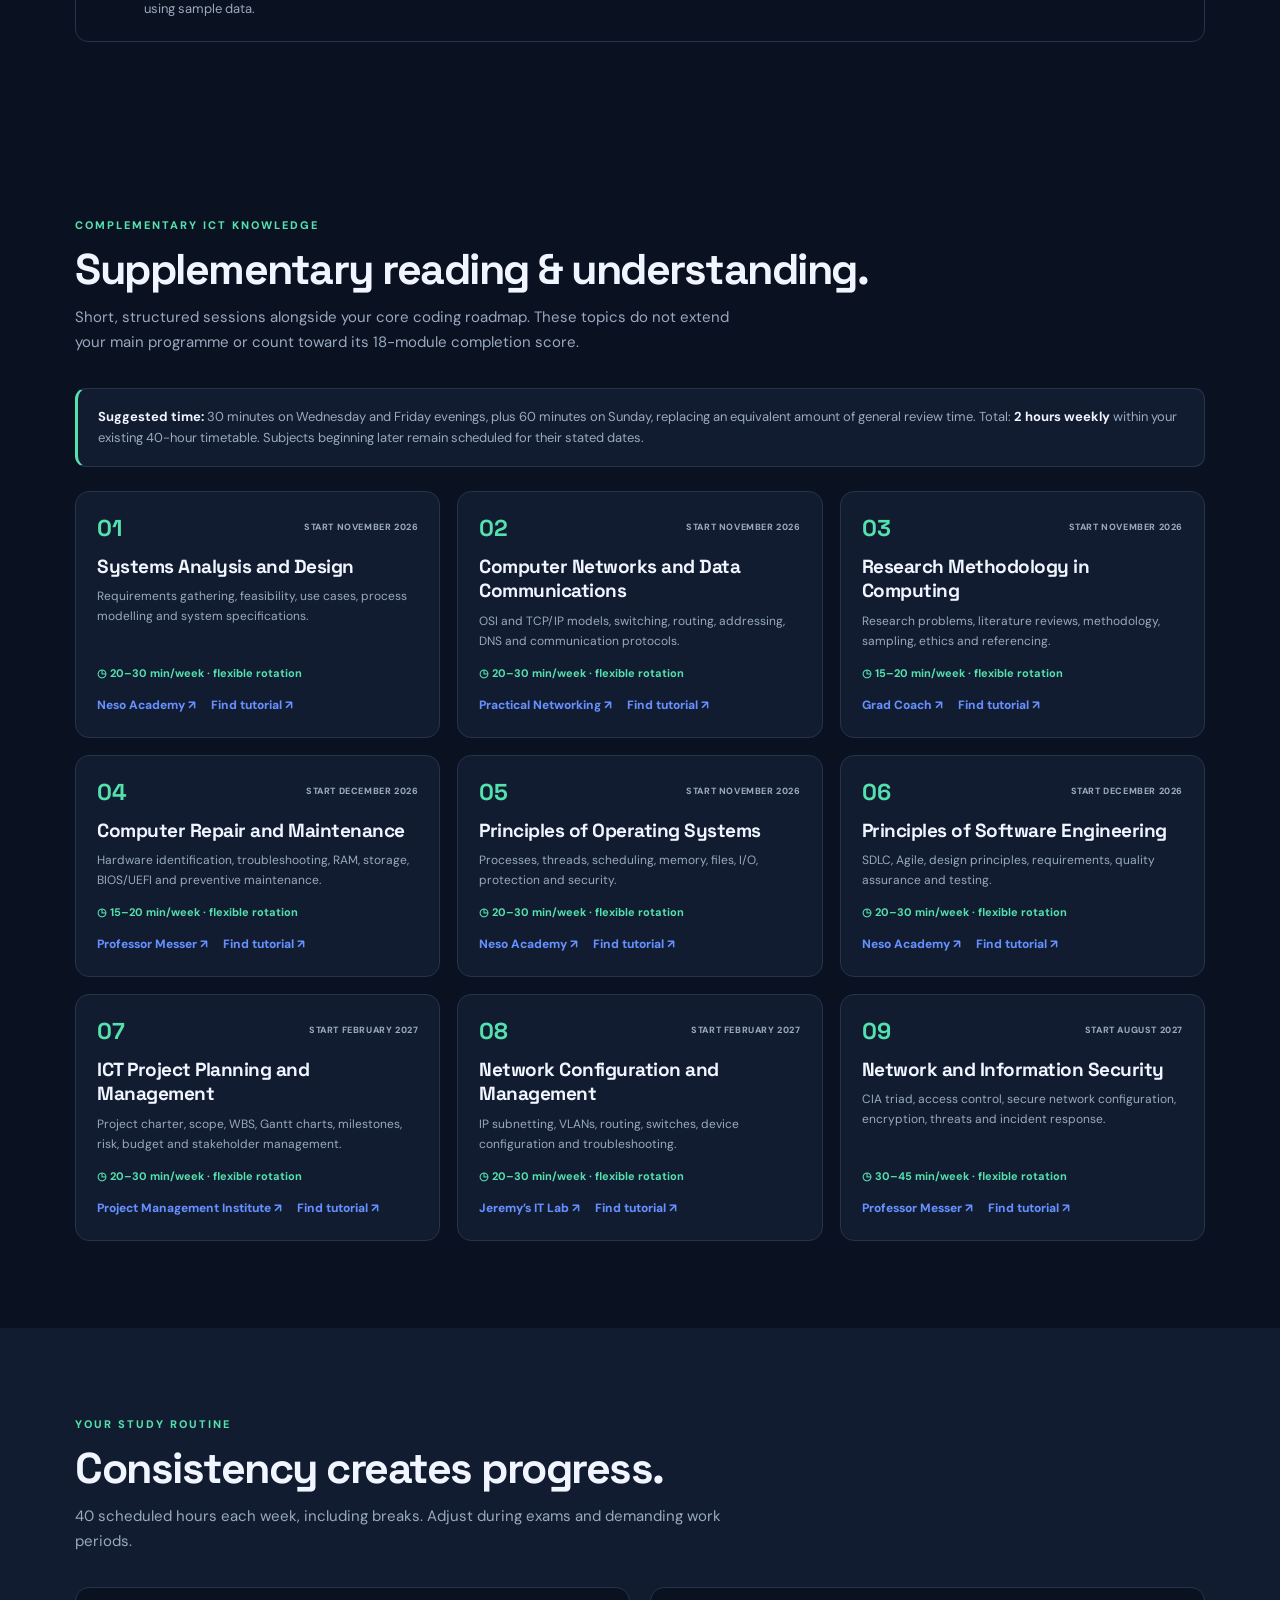
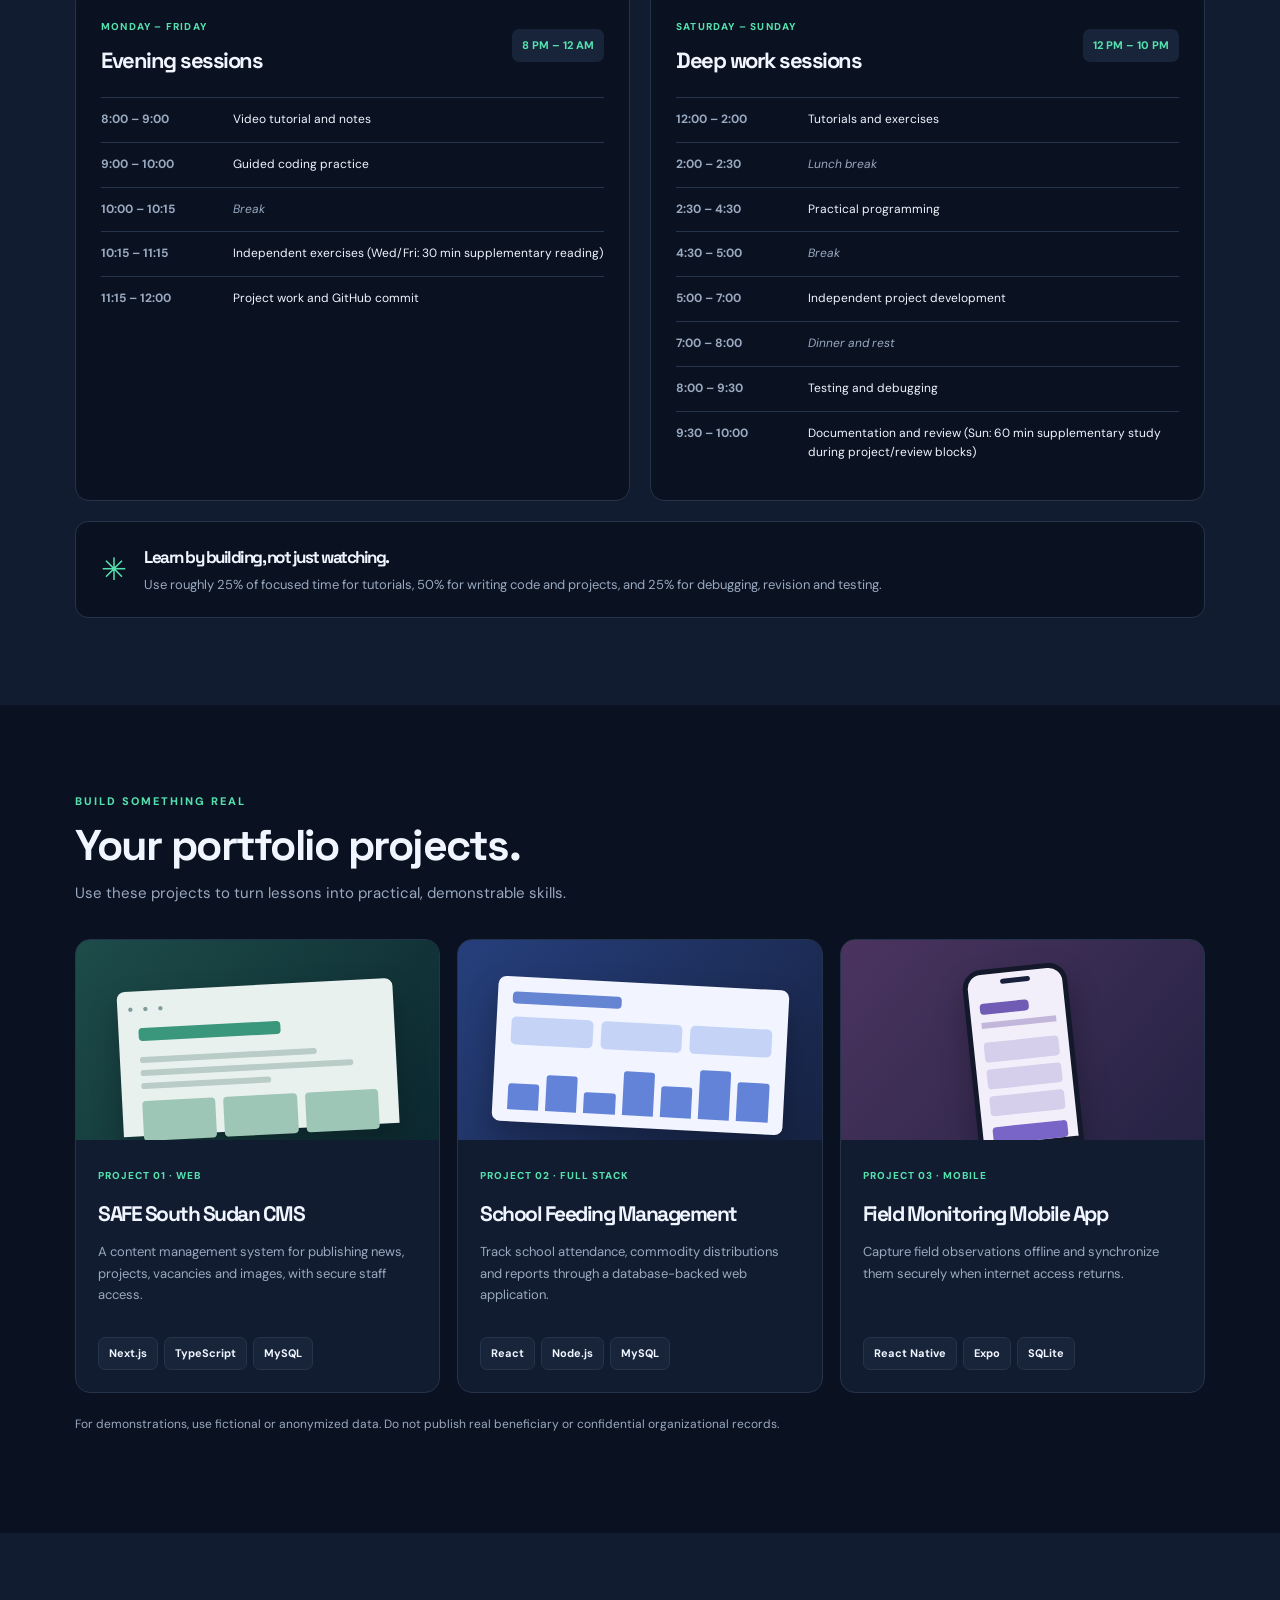
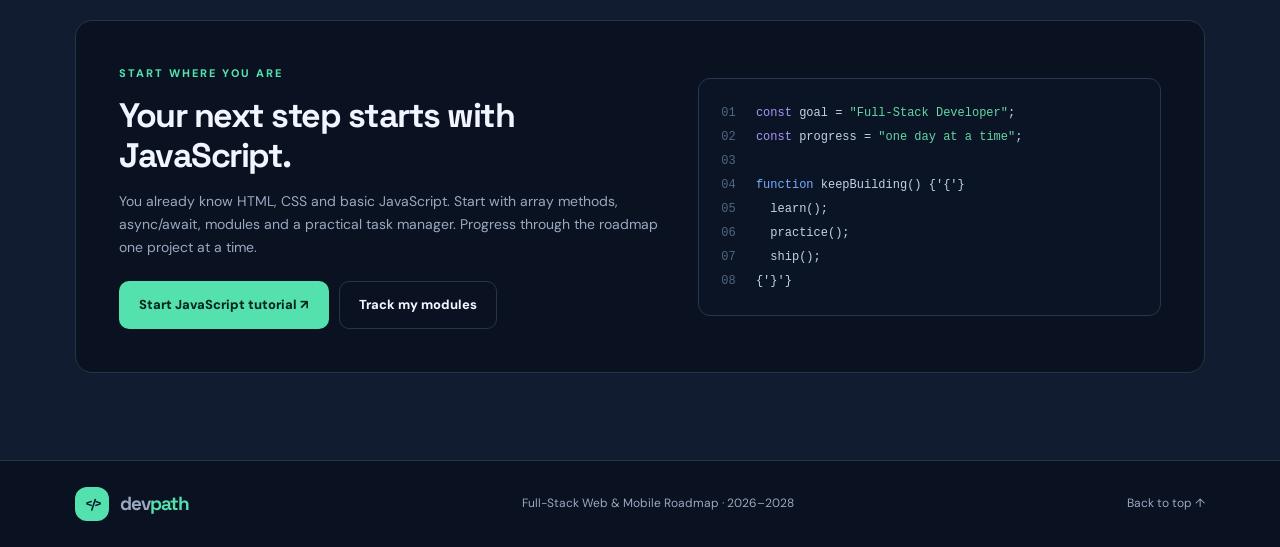
==== commit 11b59cfb: "Update index.html" ====
--- a/index.html
+++ b/index.html
@@ -1,57 +1,522 @@
-<!DOCTYPE html>
+<!doctype html>
 <html lang="en">
-<head>
-  <meta charset="UTF-8" />
-  <meta name="viewport" content="width=device-width, initial-scale=1" />
-  <meta name="theme-color" content="#0b1426" />
-  <meta name="description" content="A personalized intensive full-stack web and mobile development roadmap, November 2026 to October 2027." />
-  <title>Developer Roadmap | Web + Mobile 2026–2027</title>
-  <link rel="icon" type="image/svg+xml" href="favicon.svg" />
-  <link rel="stylesheet" href="styles.css" />
-  <script src="script.js" defer></script>
-</head>
-<body>
-  <a class="skip" href="#main">Skip to content</a>
-  <header class="site-header">
-    <div class="container nav">
-      <a href="#home" class="brand" aria-label="Roadmap home"><span class="brand-mark">&lt;/&gt;</span><span>dev<span class="brand-accent">path</span><small>PERSONAL LEARNING ROADMAP</small></span></a>
-      <nav class="nav-links" aria-label="Main navigation"><a href="#overview">Overview</a><a href="#modules">Modules</a><a href="#supplementary">Supplementary</a><a href="#schedule">Schedule</a><a href="#projects">Projects</a></nav>
-      <div class="nav-actions"><button id="themeToggle" class="icon-btn" type="button" aria-label="Toggle light or dark mode">☀</button><a class="btn btn-primary nav-cta" href="#modules">My progress <span>↗</span></a></div>
-    </div>
-  </header>
-  <main id="main">
-    <section id="home" class="hero">
-      <div class="container hero-grid">
-        <div class="hero-copy"><div class="eyebrow"><span class="pulse"></span> 12-MONTH LEARNING JOURNEY <span class="eyebrow-sep">/</span> 2026–2027</div>
-          <h1>From websites to <span>full-stack</span> &amp; mobile apps.</h1>
-          <p>A practical, intensive learning roadmap designed around your schedule. Master modern web development, build real applications, and move into cross-platform mobile development.</p>
-          <div class="hero-buttons"><a href="#modules" class="btn btn-primary">Explore the roadmap <span>→</span></a><a href="#schedule" class="btn btn-outline">View weekly schedule</a></div>
-          <div class="hero-foot"><span>◉ Starting 2 Nov 2026</span><span>◷ 40 hours / week</span><span>⌁ CAT (UTC+2)</span></div>
-        </div>
-        <div class="hero-panel"><div class="panel-top"><span class="panel-label">YOUR LEARNING DASHBOARD</span><span class="live-pill">● IN PROGRESS</span></div><div class="panel-title">Full-Stack Developer</div><p>Web + Mobile specialization</p>
-          <div class="progress-top"><span>Overall completion</span><strong id="heroPercent">0%</strong></div><div class="progress-track"><div id="heroProgress" class="progress-fill"></div></div><div class="progress-foot"><span id="heroCount">2 of 18 modules completed</span><span>Oct 2027 goal</span></div>
-          <div class="panel-divider"></div><div class="stack-label">YOUR CORE TECH STACK</div><div class="stack-pills"><span>HTML5</span><span>CSS3</span><span>JavaScript</span><span>TypeScript</span><span>React</span><span>Next.js</span><span>Node.js</span><span>MySQL</span><span>Python</span><span>React Native</span><span>Expo</span></div>
-          <div class="panel-note"><span>✦</span> Your progress is saved automatically on this device.</div>
+  <head>
+    <meta charset="UTF-8" />
+    <meta name="viewport" content="width=device-width, initial-scale=1" />
+    <meta name="theme-color" content="#0b1426" />
+    <meta
+      name="description"
+      content="A personalized intensive full-stack web and mobile development roadmap, November 2026 to October 2027."
+    />
+    <title>Developer Roadmap | Web + Mobile 2026–2027</title>
+    <link rel="icon" type="image/svg+xml" href="favicon.svg" />
+    <link rel="stylesheet" href="styles.css" />
+    <script src="script.js" defer></script>
+  </head>
+  <body>
+    <a class="skip" href="#main">Skip to content</a>
+    <header class="site-header">
+      <div class="container nav">
+        <a href="#home" class="brand" aria-label="Roadmap home"
+          ><span class="brand-mark">&lt;/&gt;</span
+          ><span
+            >dev<span class="brand-accent">path</span
+            ><small>PERSONAL LEARNING ROADMAP</small></span
+          ></a
+        >
+        <nav class="nav-links" aria-label="Main navigation">
+          <a href="#overview">Overview</a><a href="#modules">Modules</a
+          ><a href="#specialization">Next phase</a
+          ><a href="#supplementary">Supplementary</a
+          ><a href="#schedule">Schedule</a><a href="#projects">Projects</a>
+        </nav>
+        <div class="nav-actions">
+          <button
+            id="themeToggle"
+            class="icon-btn"
+            type="button"
+            aria-label="Toggle light or dark mode"
+          >
+            ☀</button
+          ><a class="btn btn-primary nav-cta" href="#modules"
+            >My progress <span>↗</span></a
+          >
         </div>
       </div>
-    </section>
-    <section id="overview" class="section overview-section"><div class="container"><div class="section-heading"><div><div class="kicker">THE BIG PICTURE</div><h2>Your journey, at a glance.</h2><p>One clear path. Real projects. Skills that build on each other.</p></div></div>
-      <div class="stat-grid"><article class="stat"><span class="stat-icon">▦</span><strong>18</strong><span>Learning modules</span></article><article class="stat"><span class="stat-icon">◷</span><strong>40<span class="unit">hrs</span></strong><span>Weekly study allocation</span></article><article class="stat"><span class="stat-icon">⌘</span><strong>3</strong><span>Portfolio projects</span></article><article class="stat"><span class="stat-icon">◎</span><strong>12<span class="unit">mo</span></strong><span>Roadmap duration</span></article></div>
-      <div class="path-section"><div class="path-heading"><h3>Three stages. One destination.</h3><span>Nov 2026 – Oct 2027</span></div><div class="path-grid"><article class="path-card"><div class="path-no">01 <span>6 MONTHS</span></div><h3>Full-Stack Web</h3><p>JavaScript, TypeScript, React, Next.js, APIs, MySQL, Python and deployment.</p><div class="path-tag blue">NOV 2026 – MAY 2027</div></article><article class="path-card"><div class="path-no">02 <span>3 MONTHS</span></div><h3>Mobile Development</h3><p>React Native, Expo, mobile navigation, offline storage and Android builds.</p><div class="path-tag green">MAY – AUG 2027</div></article><article class="path-card"><div class="path-no">03 <span>3 MONTHS</span></div><h3>Portfolio &amp; Growth</h3><p>Improve real applications, strengthen engineering skills and publish your work.</p><div class="path-tag amber">AUG – OCT 2027</div></article></div></div>
-    </div></section>
-    <section id="modules" class="section modules-section"><div class="container"><div class="section-heading split"><div><div class="kicker">THE LEARNING PATH</div><h2>18 modules. Step by step.</h2><p>HTML5 and CSS3 are already completed. Every module includes topics, a recommended YouTube channel and a practical outcome.</p></div><button class="btn btn-subtle" id="resetProgress" type="button">↺ Reset progress</button></div>
-      <div class="filters" role="group" aria-label="Filter modules"><button class="filter active" data-filter="all" aria-pressed="true">All modules <span>18</span></button><button class="filter" data-filter="web" aria-pressed="false">Web development <span>12</span></button><button class="filter" data-filter="mobile" aria-pressed="false">Mobile apps <span>5</span></button><button class="filter" data-filter="portfolio" aria-pressed="false">Portfolio <span>1</span></button></div>
-      <div class="completed-intro">✓ HTML5 and CSS3 are marked complete based on your existing experience. You can still revisit their tutorials anytime.</div><div id="moduleGrid" class="module-grid"></div>
-    </div></section>
-    <section id="supplementary" class="section supplementary-section"><div class="container"><div class="section-heading"><div class="kicker">COMPLEMENTARY ICT KNOWLEDGE</div><h2>Supplementary reading &amp; understanding.</h2><p>Short, structured sessions alongside your core coding roadmap. These topics do not extend your main programme or count toward its 18-module completion score.</p></div><div class="supplement-note"><strong>Suggested time:</strong> 30 minutes on Wednesday and Friday evenings, plus 60 minutes on Sunday, replacing an equivalent amount of general review time. Total: <strong>2 hours weekly</strong> within your existing 40-hour timetable. Subjects beginning later remain scheduled for their stated dates.</div><div id="supplementGrid" class="supplement-grid"></div></div></section>
-    <section id="schedule" class="section schedule-section"><div class="container"><div class="section-heading"><div class="kicker">YOUR STUDY ROUTINE</div><h2>Consistency creates progress.</h2><p>40 scheduled hours each week, including breaks. Adjust during exams and demanding work periods.</p></div>
-      <div class="schedule-grid"><article class="schedule-card"><div class="schedule-head"><div><span class="schedule-overline">MONDAY – FRIDAY</span><h3>Evening sessions</h3></div><div class="time-pill">8 PM – 12 AM</div></div><div class="schedule-rows"><div><time>8:00 – 9:00</time><span>Video tutorial and notes</span></div><div><time>9:00 – 10:00</time><span>Guided coding practice</span></div><div class="break"><time>10:00 – 10:15</time><span>Break</span></div><div><time>10:15 – 11:15</time><span>Independent exercises (Wed/Fri: 30 min supplementary reading)</span></div><div><time>11:15 – 12:00</time><span>Project work and GitHub commit</span></div></div></article>
-      <article class="schedule-card"><div class="schedule-head"><div><span class="schedule-overline">SATURDAY – SUNDAY</span><h3>Deep work sessions</h3></div><div class="time-pill">12 PM – 10 PM</div></div><div class="schedule-rows"><div><time>12:00 – 2:00</time><span>Tutorials and exercises</span></div><div class="break"><time>2:00 – 2:30</time><span>Lunch break</span></div><div><time>2:30 – 4:30</time><span>Practical programming</span></div><div class="break"><time>4:30 – 5:00</time><span>Break</span></div><div><time>5:00 – 7:00</time><span>Independent project development</span></div><div class="break"><time>7:00 – 8:00</time><span>Dinner and rest</span></div><div><time>8:00 – 9:30</time><span>Testing and debugging</span></div><div><time>9:30 – 10:00</time><span>Documentation and review (Sun: 60 min supplementary study during project/review blocks)</span></div></div></article></div>
-      <div class="method-banner"><div class="method-icon">✳</div><div><h3>Learn by building, not just watching.</h3><p>Use roughly 25% of focused time for tutorials, 50% for writing code and projects, and 25% for debugging, revision and testing.</p></div></div>
-    </div></section>
-    <section id="projects" class="section projects-section"><div class="container"><div class="section-heading"><div class="kicker">BUILD SOMETHING REAL</div><h2>Your portfolio projects.</h2><p>Use these projects to turn lessons into practical, demonstrable skills.</p></div><div class="project-grid"><article class="project-card"><div class="project-visual visual-safe"><div class="mock-browser"><div class="mock-dots">● ● ●</div><div class="mock-site"><div class="mock-header"></div><div class="mock-lines"><i></i><i></i><i></i></div><div class="mock-cards"><i></i><i></i><i></i></div></div></div></div><div class="project-content"><span class="project-index">PROJECT 01 · WEB</span><h3>SAFE South Sudan CMS</h3><p>A content management system for publishing news, projects, vacancies and images, with secure staff access.</p><div class="project-tech"><span>Next.js</span><span>TypeScript</span><span>MySQL</span></div></div></article><article class="project-card"><div class="project-visual visual-school"><div class="mock-dashboard"><div class="mock-dashboard-top"></div><div class="mock-metrics"><i></i><i></i><i></i></div><div class="mock-chart"><b></b><b></b><b></b><b></b><b></b><b></b><b></b></div></div></div><div class="project-content"><span class="project-index">PROJECT 02 · FULL STACK</span><h3>School Feeding Management</h3><p>Track school attendance, commodity distributions and reports through a database-backed web application.</p><div class="project-tech"><span>React</span><span>Node.js</span><span>MySQL</span></div></div></article><article class="project-card"><div class="project-visual visual-mobile"><div class="mock-phone"><div class="phone-notch"></div><div class="phone-title"></div><div class="phone-line"></div><div class="phone-row"></div><div class="phone-row"></div><div class="phone-row"></div><div class="phone-button"></div></div></div><div class="project-content"><span class="project-index">PROJECT 03 · MOBILE</span><h3>Field Monitoring Mobile App</h3><p>Capture field observations offline and synchronize them securely when internet access returns.</p><div class="project-tech"><span>React Native</span><span>Expo</span><span>SQLite</span></div></div></article></div><p class="privacy-note">For demonstrations, use fictional or anonymized data. Do not publish real beneficiary or confidential organizational records.</p></div></section>
-    <section class="section start-section" id="start"><div class="container"><div class="start-card"><div><div class="kicker">START WHERE YOU ARE</div><h2>Your next step starts with JavaScript.</h2><p>You already know HTML, CSS and basic JavaScript. Start with array methods, async/await, modules and a practical task manager. Progress through the roadmap one project at a time.</p><div class="start-actions"><a href="https://www.youtube.com/results?search_query=Traversy+Media+Modern+JavaScript+From+The+Beginning" target="_blank" rel="noopener noreferrer" class="btn btn-primary">Start JavaScript tutorial ↗</a><a href="#modules" class="btn btn-outline">Track my modules</a></div></div><div class="start-code" aria-hidden="true"><div><span>01</span> <em>const</em> goal = <b>"Full-Stack Developer"</b>;</div><div><span>02</span> <em>const</em> progress = <b>"one day at a time"</b>;</div><div><span>03</span> </div><div><span>04</span> <i>function</i> keepBuilding() {'{'}</div><div><span>05</span> &nbsp; learn();</div><div><span>06</span> &nbsp; practice();</div><div><span>07</span> &nbsp; ship();</div><div><span>08</span> {'}'}</div></div></div></div></section>
-  </main>
-  <footer class="footer"><div class="container footer-inner"><div class="brand footer-brand"><span class="brand-mark">&lt;/&gt;</span><span>dev<span class="brand-accent">path</span></span></div><span>Full-Stack Web &amp; Mobile Roadmap · 2026–2027</span><a href="#home">Back to top ↑</a></div></footer>
-</body>
+    </header>
+    <main id="main">
+      <section id="home" class="hero">
+        <div class="container hero-grid">
+          <div class="hero-copy">
+            <div class="eyebrow">
+              <span class="pulse"></span> YOUR 12-MONTH LEARNING JOURNEY
+              <span class="eyebrow-sep">/</span> 2026–2027
+            </div>
+            <h1>From websites to <span>full-stack</span> &amp; mobile apps.</h1>
+            <p>
+              A practical, intensive learning roadmap designed around your
+              schedule. Master modern web development, build real applications,
+              and move into cross-platform mobile development.
+            </p>
+            <div class="hero-buttons">
+              <a href="#modules" class="btn btn-primary"
+                >Explore the roadmap <span>→</span></a
+              ><a href="#schedule" class="btn btn-outline"
+                >View weekly schedule</a
+              >
+            </div>
+            <div class="hero-foot">
+              <span>◉ Starting 2 Nov 2026</span><span>◷ 40 hours / week</span
+              ><span>⌁ CAT (UTC+2)</span>
+            </div>
+          </div>
+          <div class="hero-panel">
+            <div class="panel-top">
+              <span class="panel-label">YOUR LEARNING DASHBOARD</span
+              ><span class="live-pill">● IN PROGRESS</span>
+            </div>
+            <div class="panel-title">Full-Stack Developer</div>
+            <p>Web + Mobile specialization</p>
+            <div class="progress-top">
+              <span>Overall completion</span
+              ><strong id="heroPercent">0%</strong>
+            </div>
+            <div class="progress-track">
+              <div id="heroProgress" class="progress-fill"></div>
+            </div>
+            <div class="progress-foot">
+              <span id="heroCount">2 of 18 modules completed</span
+              ><span>Oct 2027 goal</span>
+            </div>
+            <div class="panel-divider"></div>
+            <div class="stack-label">YOUR CORE TECH STACK</div>
+            <div class="stack-pills">
+              <span>HTML5</span><span>CSS3</span><span>JavaScript</span
+              ><span>TypeScript</span><span>React</span><span>Next.js</span
+              ><span>Node.js</span><span>MySQL</span><span>Python</span
+              ><span>React Native</span><span>Expo</span>
+            </div>
+            <div class="panel-note">
+              <span>✦</span> Your progress is saved automatically on this
+              device.
+            </div>
+          </div>
+        </div>
+      </section>
+      <section id="overview" class="section overview-section">
+        <div class="container">
+          <div class="section-heading">
+            <div>
+              <div class="kicker">THE BIG PICTURE</div>
+              <h2>Your journey, at a glance.</h2>
+              <p>
+                One clear path. Real projects. Skills that build on each other.
+              </p>
+            </div>
+          </div>
+          <div class="stat-grid">
+            <article class="stat">
+              <span class="stat-icon">▦</span><strong>18</strong
+              ><span>Learning modules</span>
+            </article>
+            <article class="stat">
+              <span class="stat-icon">◷</span
+              ><strong>40<span class="unit">hrs</span></strong
+              ><span>Weekly study allocation</span>
+            </article>
+            <article class="stat">
+              <span class="stat-icon">⌘</span><strong>3</strong
+              ><span>Portfolio projects</span>
+            </article>
+            <article class="stat">
+              <span class="stat-icon">◎</span
+              ><strong>12<span class="unit">mo</span></strong
+              ><span>Roadmap duration</span>
+            </article>
+          </div>
+          <div class="path-section">
+            <div class="path-heading">
+              <h3>Three stages. One destination.</h3>
+              <span>Nov 2026 – Oct 2027</span>
+            </div>
+            <div class="path-grid">
+              <article class="path-card">
+                <div class="path-no">01 <span>6 MONTHS</span></div>
+                <h3>Full-Stack Web</h3>
+                <p>
+                  JavaScript, TypeScript, React, Next.js, APIs, MySQL, Python
+                  and deployment.
+                </p>
+                <div class="path-tag blue">NOV 2026 – MAY 2027</div>
+              </article>
+              <article class="path-card">
+                <div class="path-no">02 <span>3 MONTHS</span></div>
+                <h3>Mobile Development</h3>
+                <p>
+                  React Native, Expo, mobile navigation, offline storage and
+                  Android builds.
+                </p>
+                <div class="path-tag green">MAY – AUG 2027</div>
+              </article>
+              <article class="path-card">
+                <div class="path-no">03 <span>3 MONTHS</span></div>
+                <h3>Portfolio &amp; Growth</h3>
+                <p>
+                  Improve real applications, strengthen engineering skills and
+                  publish your work.
+                </p>
+                <div class="path-tag amber">AUG – OCT 2027</div>
+              </article>
+            </div>
+          </div>
+        </div>
+      </section>
+      <section id="modules" class="section modules-section">
+        <div class="container">
+          <div class="section-heading split">
+            <div>
+              <div class="kicker">THE LEARNING PATH</div>
+              <h2>18 modules. Step by step.</h2>
+              <p>
+                HTML5 and CSS3 are already completed. Every module includes
+                topics, a recommended YouTube channel and a practical outcome.
+              </p>
+            </div>
+            <button class="btn btn-subtle" id="resetProgress" type="button">
+              ↺ Reset progress
+            </button>
+          </div>
+          <div class="filters" role="group" aria-label="Filter modules">
+            <button class="filter active" data-filter="all" aria-pressed="true">
+              All modules <span>18</span></button
+            ><button class="filter" data-filter="web" aria-pressed="false">
+              Web development <span>12</span></button
+            ><button class="filter" data-filter="mobile" aria-pressed="false">
+              Mobile apps <span>5</span></button
+            ><button
+              class="filter"
+              data-filter="portfolio"
+              aria-pressed="false"
+            >
+              Portfolio <span>1</span>
+            </button>
+          </div>
+          <div class="completed-intro">
+            ✓ HTML5 and CSS3 are marked complete based on your existing
+            experience. You can still revisit their tutorials anytime.
+          </div>
+          <div id="moduleGrid" class="module-grid"></div>
+        </div>
+      </section>
+      <section id="specialization" class="section specialization-section">
+        <div class="container">
+          <div class="section-heading split">
+            <div>
+              <div class="kicker">
+                AFTER THE CURRENT ROADMAP · NOV 2027 – APR 2028
+              </div>
+              <h2>
+                Your next specialization: PHP, Laravel &amp; advanced backend
+                skills.
+              </h2>
+              <p>
+                Complete the existing web and mobile roadmap first. This
+                optional six-month phase adds a second backend ecosystem and
+                practical production skills without changing your current study
+                plan.
+              </p>
+            </div>
+            <span class="phase-label">PHASE 04 · 6 MONTHS</span>
+          </div>
+          <div class="specialization-intro">
+            <div>
+              <strong>7 advanced modules</strong
+              ><span>November 2027 – April 2028</span>
+            </div>
+            <div>
+              <strong id="specializationPercent">0%</strong
+              ><span id="specializationCount">0 of 7 completed</span>
+            </div>
+          </div>
+          <div class="specialization-track">
+            <div id="specializationProgress"></div>
+          </div>
+          <div class="supplement-note">
+            <strong>Recommended approach:</strong> PHP and Laravel are an
+            alternative backend path, not a replacement for your existing
+            Node.js and Next.js skills. Keep using MySQL. Allocate the same
+            existing study timetable after October 2027, and advance when you
+            can build each project independently.
+          </div>
+          <div id="specializationGrid" class="module-grid"></div>
+          <div class="method-banner">
+            <div class="method-icon">✳</div>
+            <div>
+              <h3>Post-roadmap capstone: SAFE administration API</h3>
+              <p>
+                Build a Laravel/MySQL API for news, projects, applications and
+                staff roles, document it, test it and deploy it securely.
+                Connect it to an existing React or React Native frontend using
+                sample data.
+              </p>
+            </div>
+          </div>
+        </div>
+      </section>
+      <section id="supplementary" class="section supplementary-section">
+        <div class="container">
+          <div class="section-heading">
+            <div class="kicker">COMPLEMENTARY ICT KNOWLEDGE</div>
+            <h2>Supplementary reading &amp; understanding.</h2>
+            <p>
+              Short, structured sessions alongside your core coding roadmap.
+              These topics do not extend your main programme or count toward its
+              18-module completion score.
+            </p>
+          </div>
+          <div class="supplement-note">
+            <strong>Suggested time:</strong> 30 minutes on Wednesday and Friday
+            evenings, plus 60 minutes on Sunday, replacing an equivalent amount
+            of general review time. Total:
+            <strong>2 hours weekly</strong> within your existing 40-hour
+            timetable. Subjects beginning later remain scheduled for their
+            stated dates.
+          </div>
+          <div id="supplementGrid" class="supplement-grid"></div>
+        </div>
+      </section>
+      <section id="schedule" class="section schedule-section">
+        <div class="container">
+          <div class="section-heading">
+            <div class="kicker">YOUR STUDY ROUTINE</div>
+            <h2>Consistency creates progress.</h2>
+            <p>
+              40 scheduled hours each week, including breaks. Adjust during
+              exams and demanding work periods.
+            </p>
+          </div>
+          <div class="schedule-grid">
+            <article class="schedule-card">
+              <div class="schedule-head">
+                <div>
+                  <span class="schedule-overline">MONDAY – FRIDAY</span>
+                  <h3>Evening sessions</h3>
+                </div>
+                <div class="time-pill">8 PM – 12 AM</div>
+              </div>
+              <div class="schedule-rows">
+                <div>
+                  <time>8:00 – 9:00</time><span>Video tutorial and notes</span>
+                </div>
+                <div>
+                  <time>9:00 – 10:00</time><span>Guided coding practice</span>
+                </div>
+                <div class="break">
+                  <time>10:00 – 10:15</time><span>Break</span>
+                </div>
+                <div>
+                  <time>10:15 – 11:15</time
+                  ><span
+                    >Independent exercises (Wed/Fri: 30 min supplementary
+                    reading)</span
+                  >
+                </div>
+                <div>
+                  <time>11:15 – 12:00</time
+                  ><span>Project work and GitHub commit</span>
+                </div>
+              </div>
+            </article>
+            <article class="schedule-card">
+              <div class="schedule-head">
+                <div>
+                  <span class="schedule-overline">SATURDAY – SUNDAY</span>
+                  <h3>Deep work sessions</h3>
+                </div>
+                <div class="time-pill">12 PM – 10 PM</div>
+              </div>
+              <div class="schedule-rows">
+                <div>
+                  <time>12:00 – 2:00</time><span>Tutorials and exercises</span>
+                </div>
+                <div class="break">
+                  <time>2:00 – 2:30</time><span>Lunch break</span>
+                </div>
+                <div>
+                  <time>2:30 – 4:30</time><span>Practical programming</span>
+                </div>
+                <div class="break">
+                  <time>4:30 – 5:00</time><span>Break</span>
+                </div>
+                <div>
+                  <time>5:00 – 7:00</time
+                  ><span>Independent project development</span>
+                </div>
+                <div class="break">
+                  <time>7:00 – 8:00</time><span>Dinner and rest</span>
+                </div>
+                <div>
+                  <time>8:00 – 9:30</time><span>Testing and debugging</span>
+                </div>
+                <div>
+                  <time>9:30 – 10:00</time
+                  ><span
+                    >Documentation and review (Sun: 60 min supplementary study
+                    during project/review blocks)</span
+                  >
+                </div>
+              </div>
+            </article>
+          </div>
+          <div class="method-banner">
+            <div class="method-icon">✳</div>
+            <div>
+              <h3>Learn by building, not just watching.</h3>
+              <p>
+                Use roughly 25% of focused time for tutorials, 50% for writing
+                code and projects, and 25% for debugging, revision and testing.
+              </p>
+            </div>
+          </div>
+        </div>
+      </section>
+      <section id="projects" class="section projects-section">
+        <div class="container">
+          <div class="section-heading">
+            <div class="kicker">BUILD SOMETHING REAL</div>
+            <h2>Your portfolio projects.</h2>
+            <p>
+              Use these projects to turn lessons into practical, demonstrable
+              skills.
+            </p>
+          </div>
+          <div class="project-grid">
+            <article class="project-card">
+              <div class="project-visual visual-safe">
+                <div class="mock-browser">
+                  <div class="mock-dots">● ● ●</div>
+                  <div class="mock-site">
+                    <div class="mock-header"></div>
+                    <div class="mock-lines"><i></i><i></i><i></i></div>
+                    <div class="mock-cards"><i></i><i></i><i></i></div>
+                  </div>
+                </div>
+              </div>
+              <div class="project-content">
+                <span class="project-index">PROJECT 01 · WEB</span>
+                <h3>SAFE South Sudan CMS</h3>
+                <p>
+                  A content management system for publishing news, projects,
+                  vacancies and images, with secure staff access.
+                </p>
+                <div class="project-tech">
+                  <span>Next.js</span><span>TypeScript</span><span>MySQL</span>
+                </div>
+              </div>
+            </article>
+            <article class="project-card">
+              <div class="project-visual visual-school">
+                <div class="mock-dashboard">
+                  <div class="mock-dashboard-top"></div>
+                  <div class="mock-metrics"><i></i><i></i><i></i></div>
+                  <div class="mock-chart">
+                    <b></b><b></b><b></b><b></b><b></b><b></b><b></b>
+                  </div>
+                </div>
+              </div>
+              <div class="project-content">
+                <span class="project-index">PROJECT 02 · FULL STACK</span>
+                <h3>School Feeding Management</h3>
+                <p>
+                  Track school attendance, commodity distributions and reports
+                  through a database-backed web application.
+                </p>
+                <div class="project-tech">
+                  <span>React</span><span>Node.js</span><span>MySQL</span>
+                </div>
+              </div>
+            </article>
+            <article class="project-card">
+              <div class="project-visual visual-mobile">
+                <div class="mock-phone">
+                  <div class="phone-notch"></div>
+                  <div class="phone-title"></div>
+                  <div class="phone-line"></div>
+                  <div class="phone-row"></div>
+                  <div class="phone-row"></div>
+                  <div class="phone-row"></div>
+                  <div class="phone-button"></div>
+                </div>
+              </div>
+              <div class="project-content">
+                <span class="project-index">PROJECT 03 · MOBILE</span>
+                <h3>Field Monitoring Mobile App</h3>
+                <p>
+                  Capture field observations offline and synchronize them
+                  securely when internet access returns.
+                </p>
+                <div class="project-tech">
+                  <span>React Native</span><span>Expo</span><span>SQLite</span>
+                </div>
+              </div>
+            </article>
+          </div>
+          <p class="privacy-note">
+            For demonstrations, use fictional or anonymized data. Do not publish
+            real beneficiary or confidential organizational records.
+          </p>
+        </div>
+      </section>
+      <section class="section start-section" id="start">
+        <div class="container">
+          <div class="start-card">
+            <div>
+              <div class="kicker">START WHERE YOU ARE</div>
+              <h2>Your next step starts with JavaScript.</h2>
+              <p>
+                You already know HTML, CSS and basic JavaScript. Start with
+                array methods, async/await, modules and a practical task
+                manager. Progress through the roadmap one project at a time.
+              </p>
+              <div class="start-actions">
+                <a
+                  href="https://www.youtube.com/results?search_query=Traversy+Media+Modern+JavaScript+From+The+Beginning"
+                  target="_blank"
+                  rel="noopener noreferrer"
+                  class="btn btn-primary"
+                  >Start JavaScript tutorial ↗</a
+                ><a href="#modules" class="btn btn-outline">Track my modules</a>
+              </div>
+            </div>
+            <div class="start-code" aria-hidden="true">
+              <div>
+                <span>01</span> <em>const</em> goal =
+                <b>"Full-Stack Developer"</b>;
+              </div>
+              <div>
+                <span>02</span> <em>const</em> progress =
+                <b>"one day at a time"</b>;
+              </div>
+              <div><span>03</span></div>
+              <div><span>04</span> <i>function</i> keepBuilding() {'{'}</div>
+              <div><span>05</span> &nbsp; learn();</div>
+              <div><span>06</span> &nbsp; practice();</div>
+              <div><span>07</span> &nbsp; ship();</div>
+              <div><span>08</span> {'}'}</div>
+            </div>
+          </div>
+        </div>
+      </section>
+    </main>
+    <footer class="footer">
+      <div class="container footer-inner">
+        <div class="brand footer-brand">
+          <span class="brand-mark">&lt;/&gt;</span
+          ><span>dev<span class="brand-accent">path</span></span>
+        </div>
+        <span>Full-Stack Web &amp; Mobile Roadmap · 2026–2028</span
+        ><a href="#home">Back to top ↑</a>
+      </div>
+    </footer>
+  </body>
 </html>
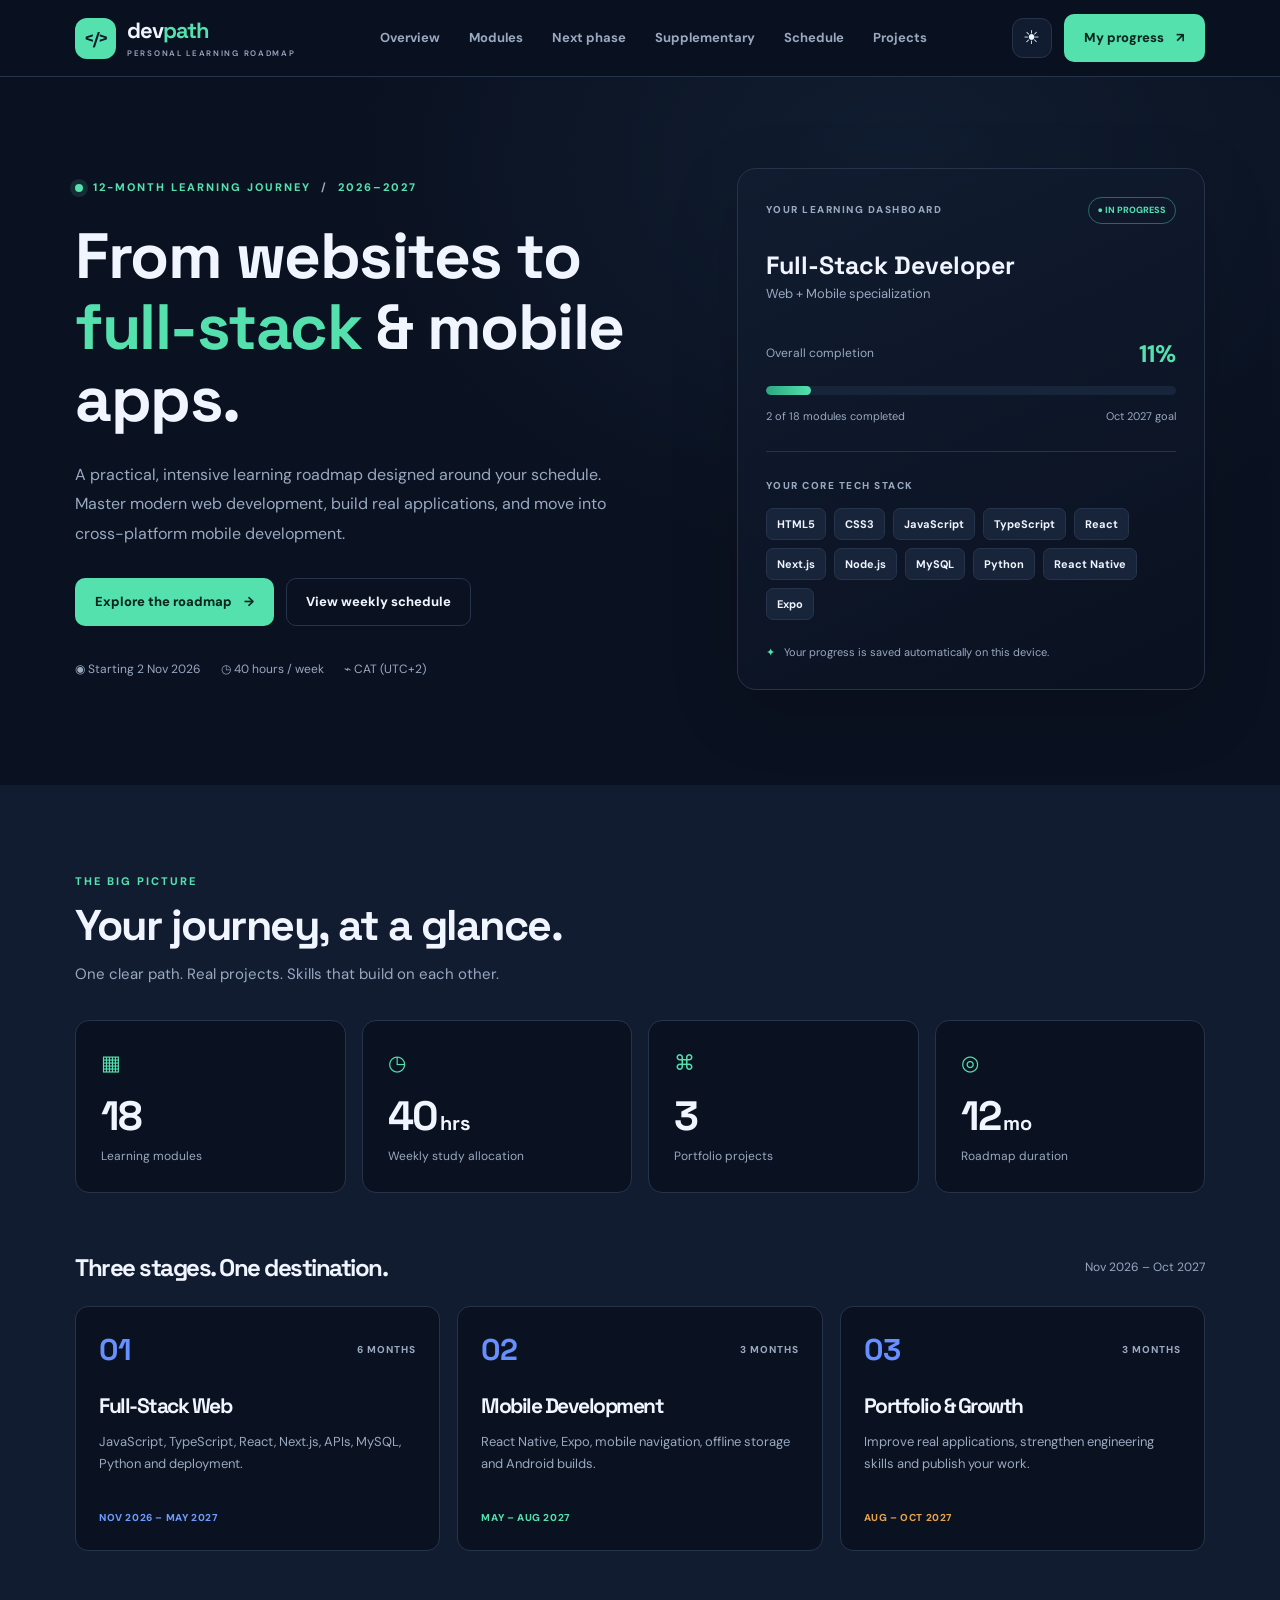
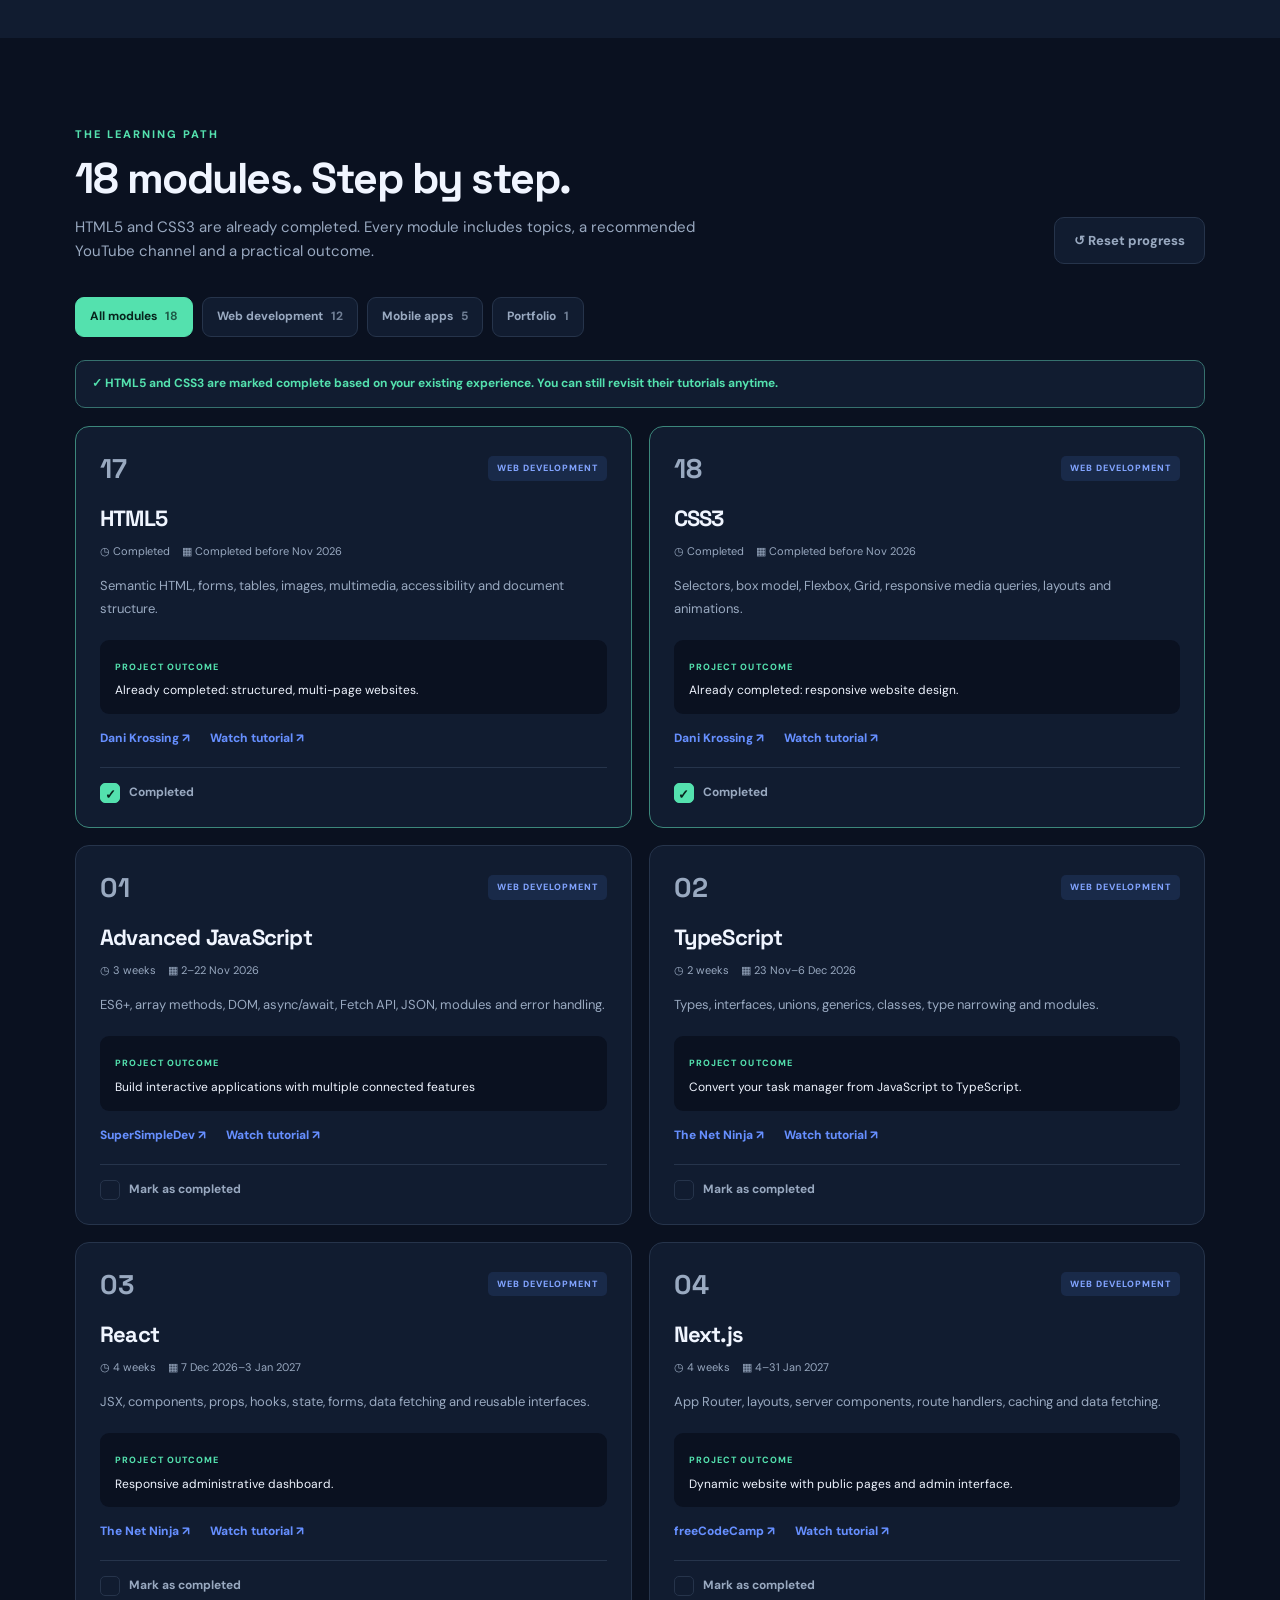
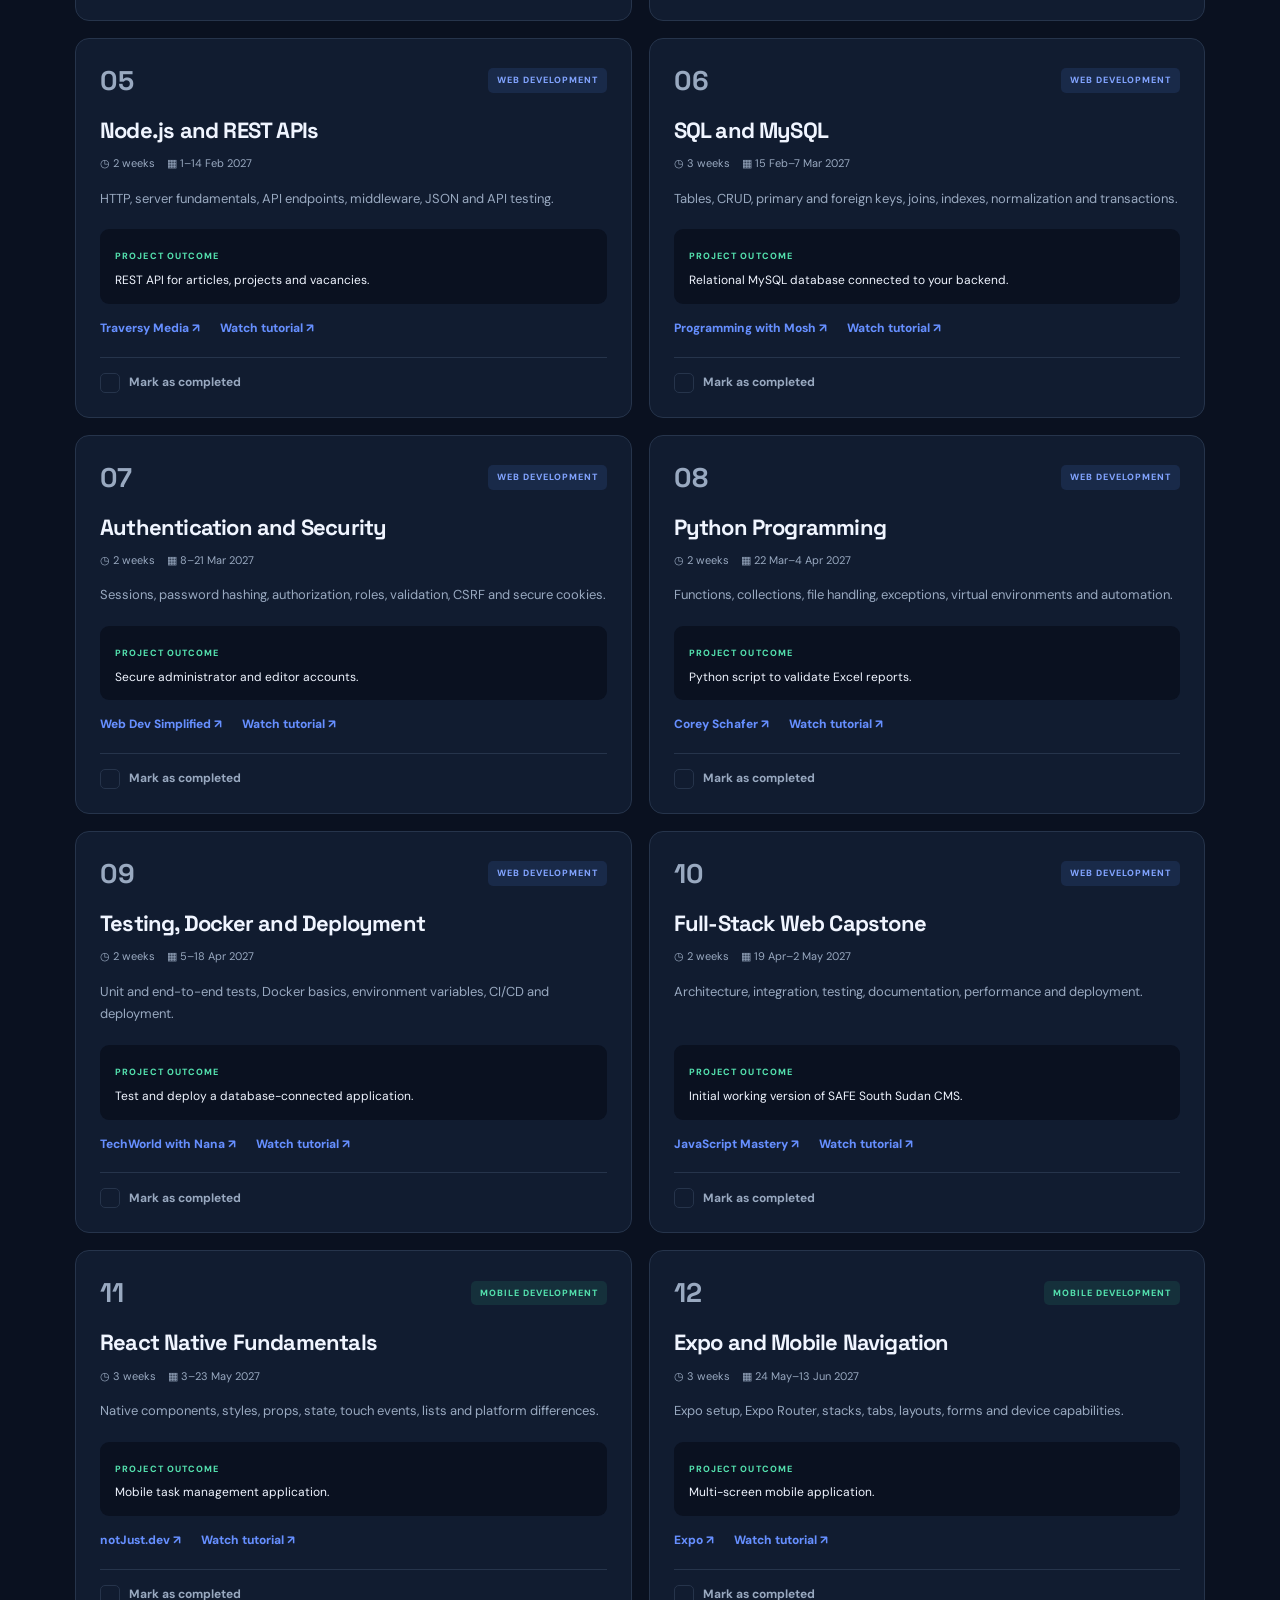
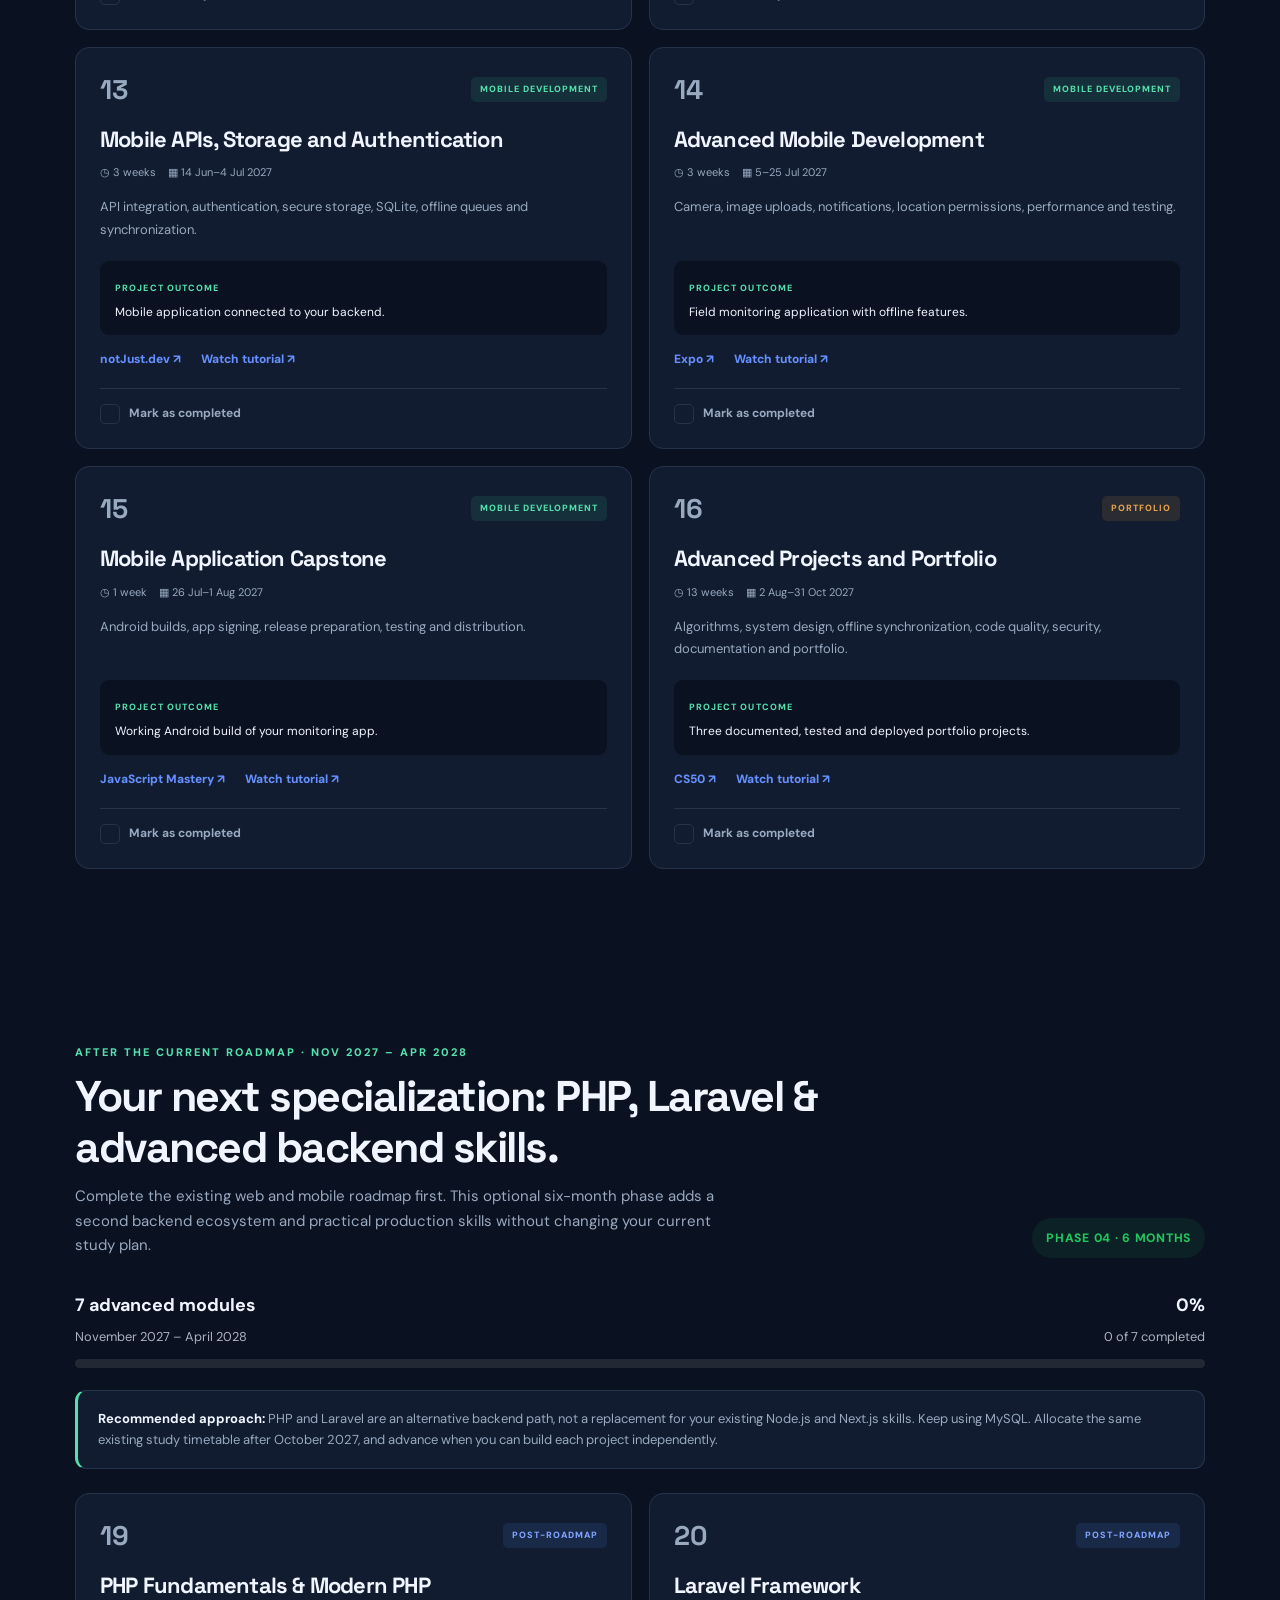
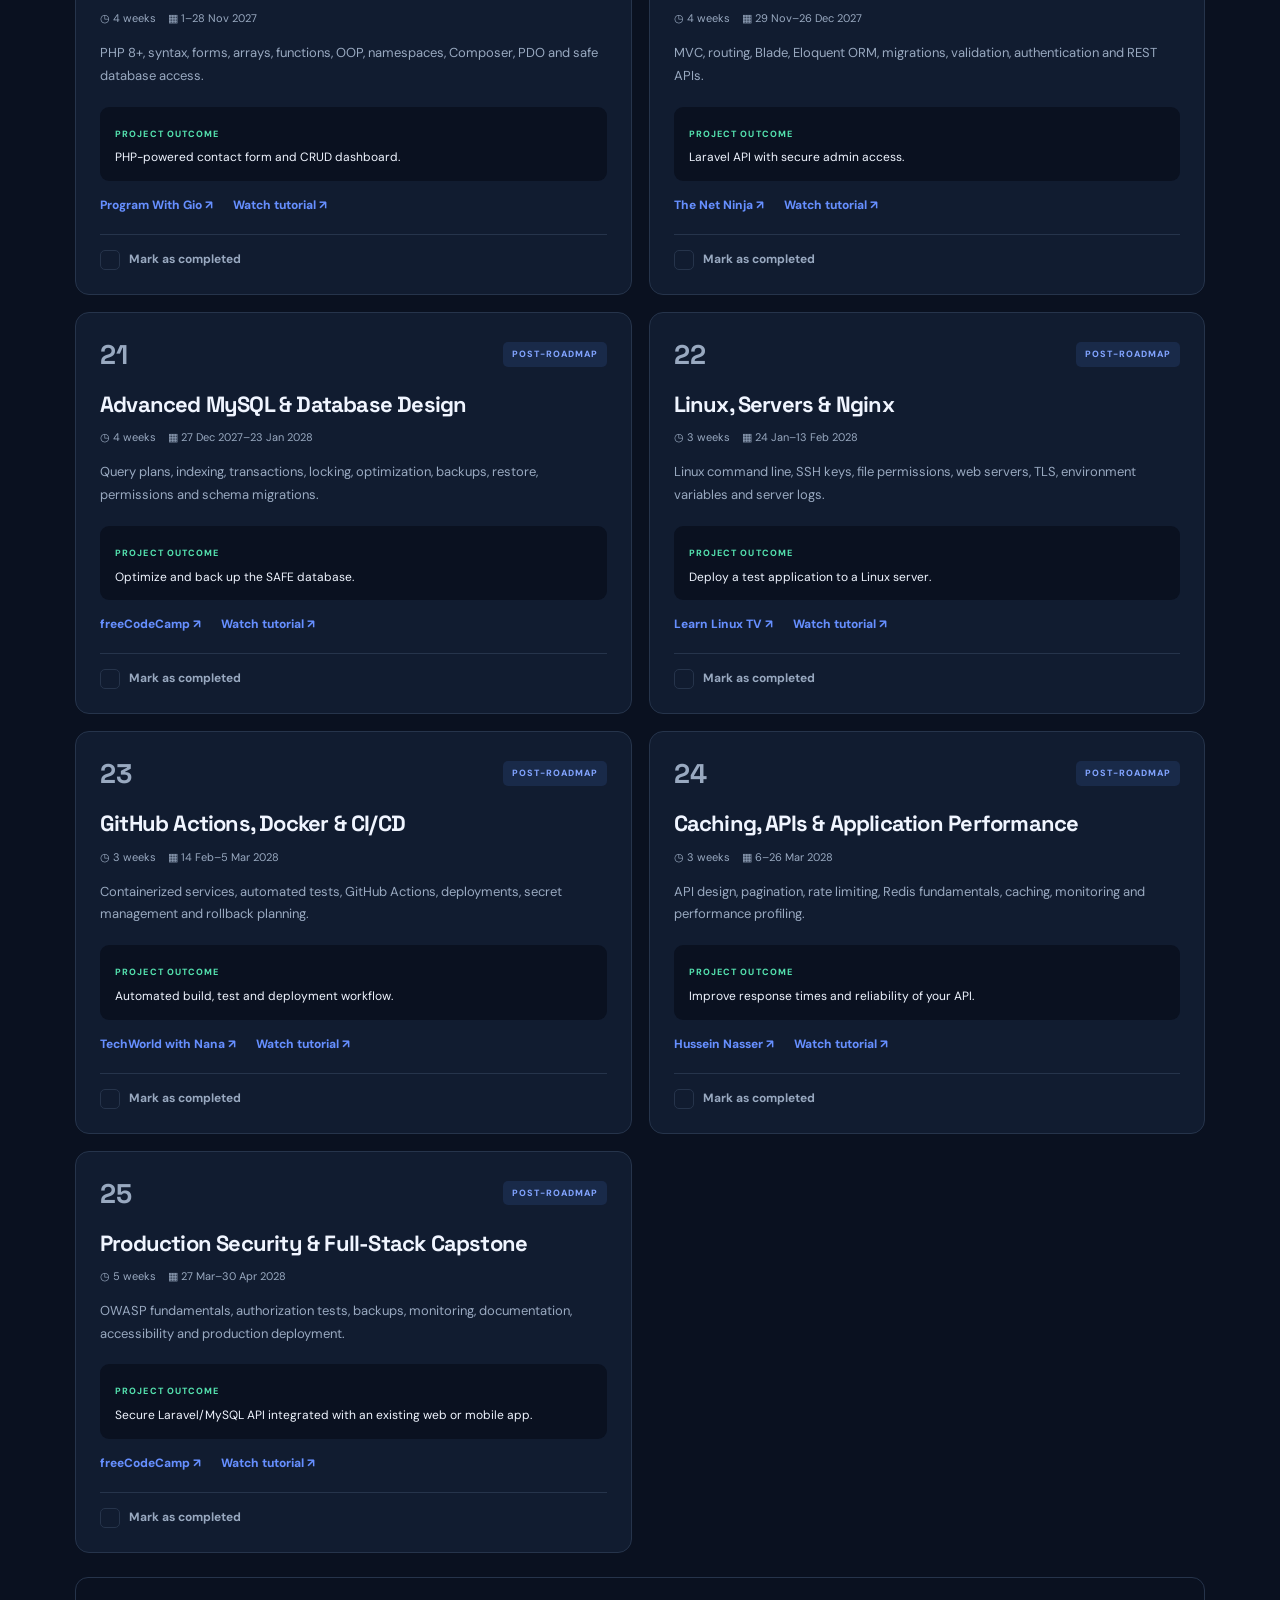
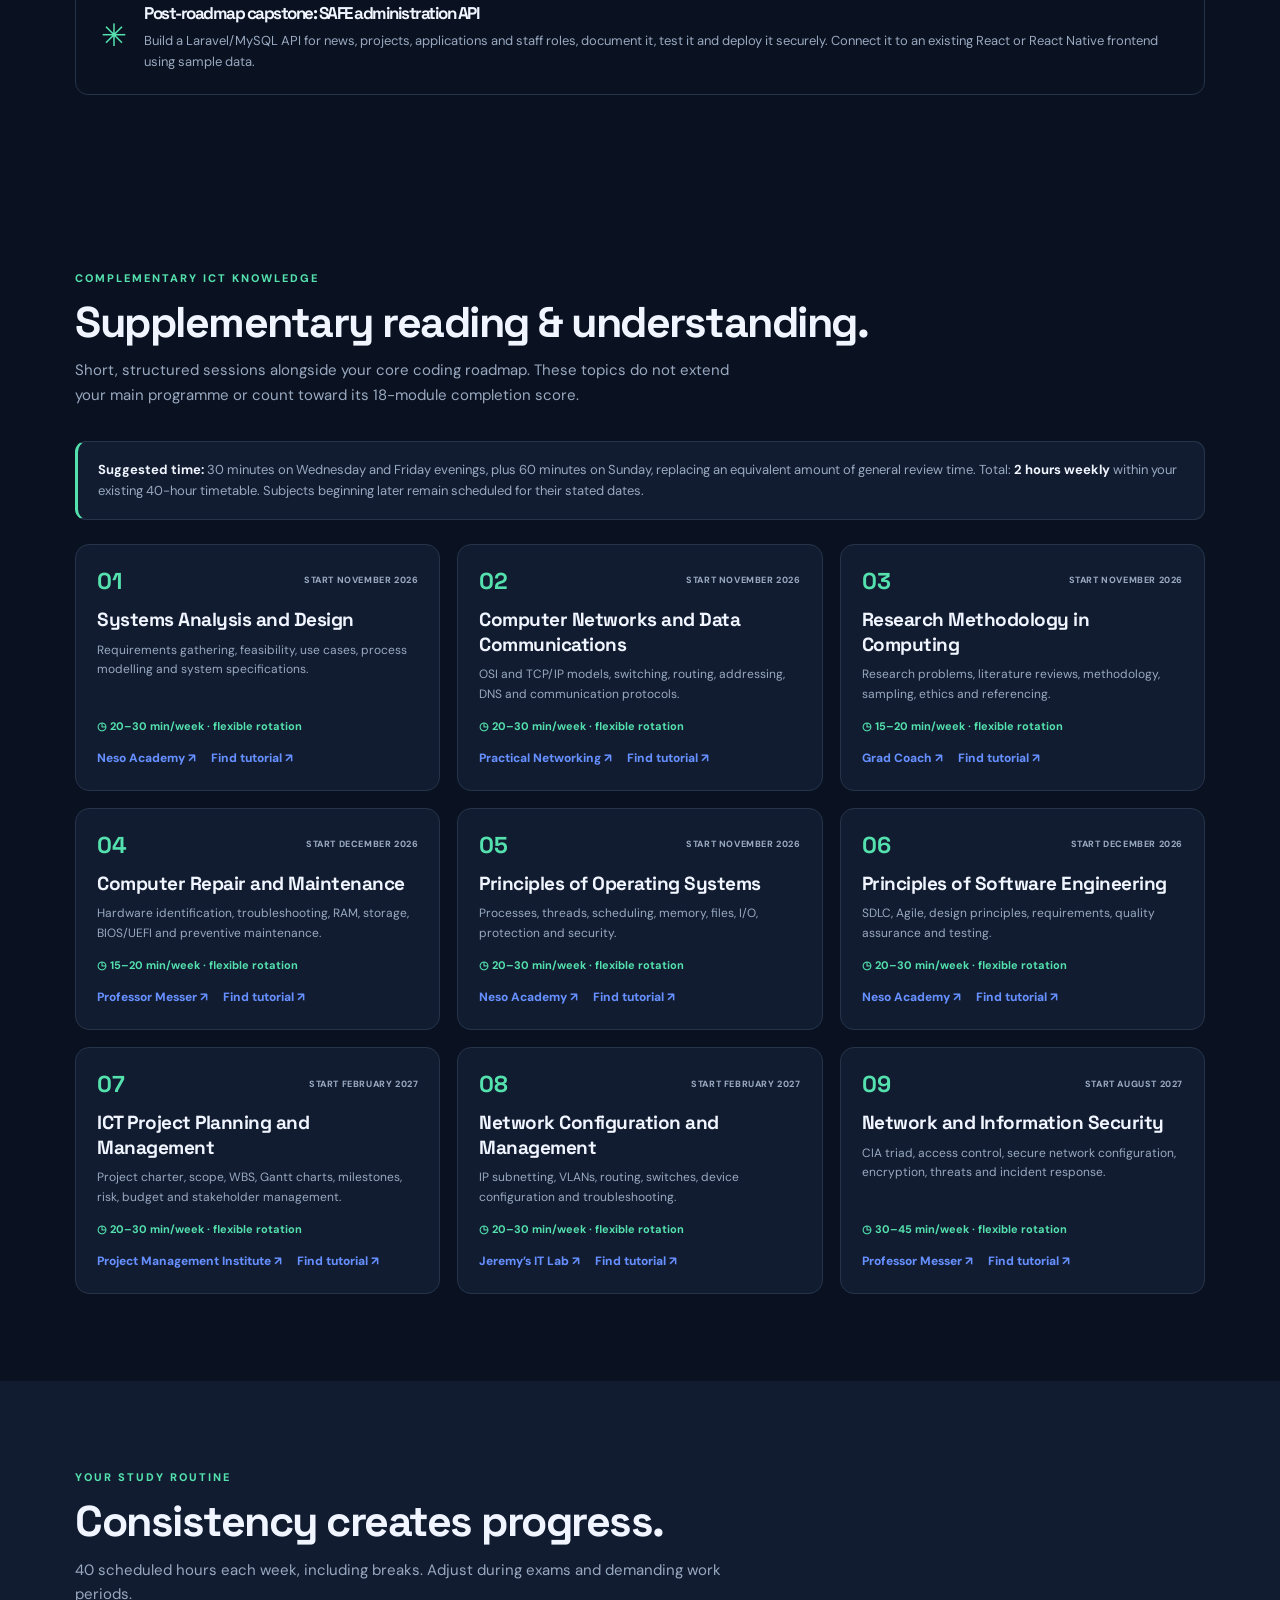
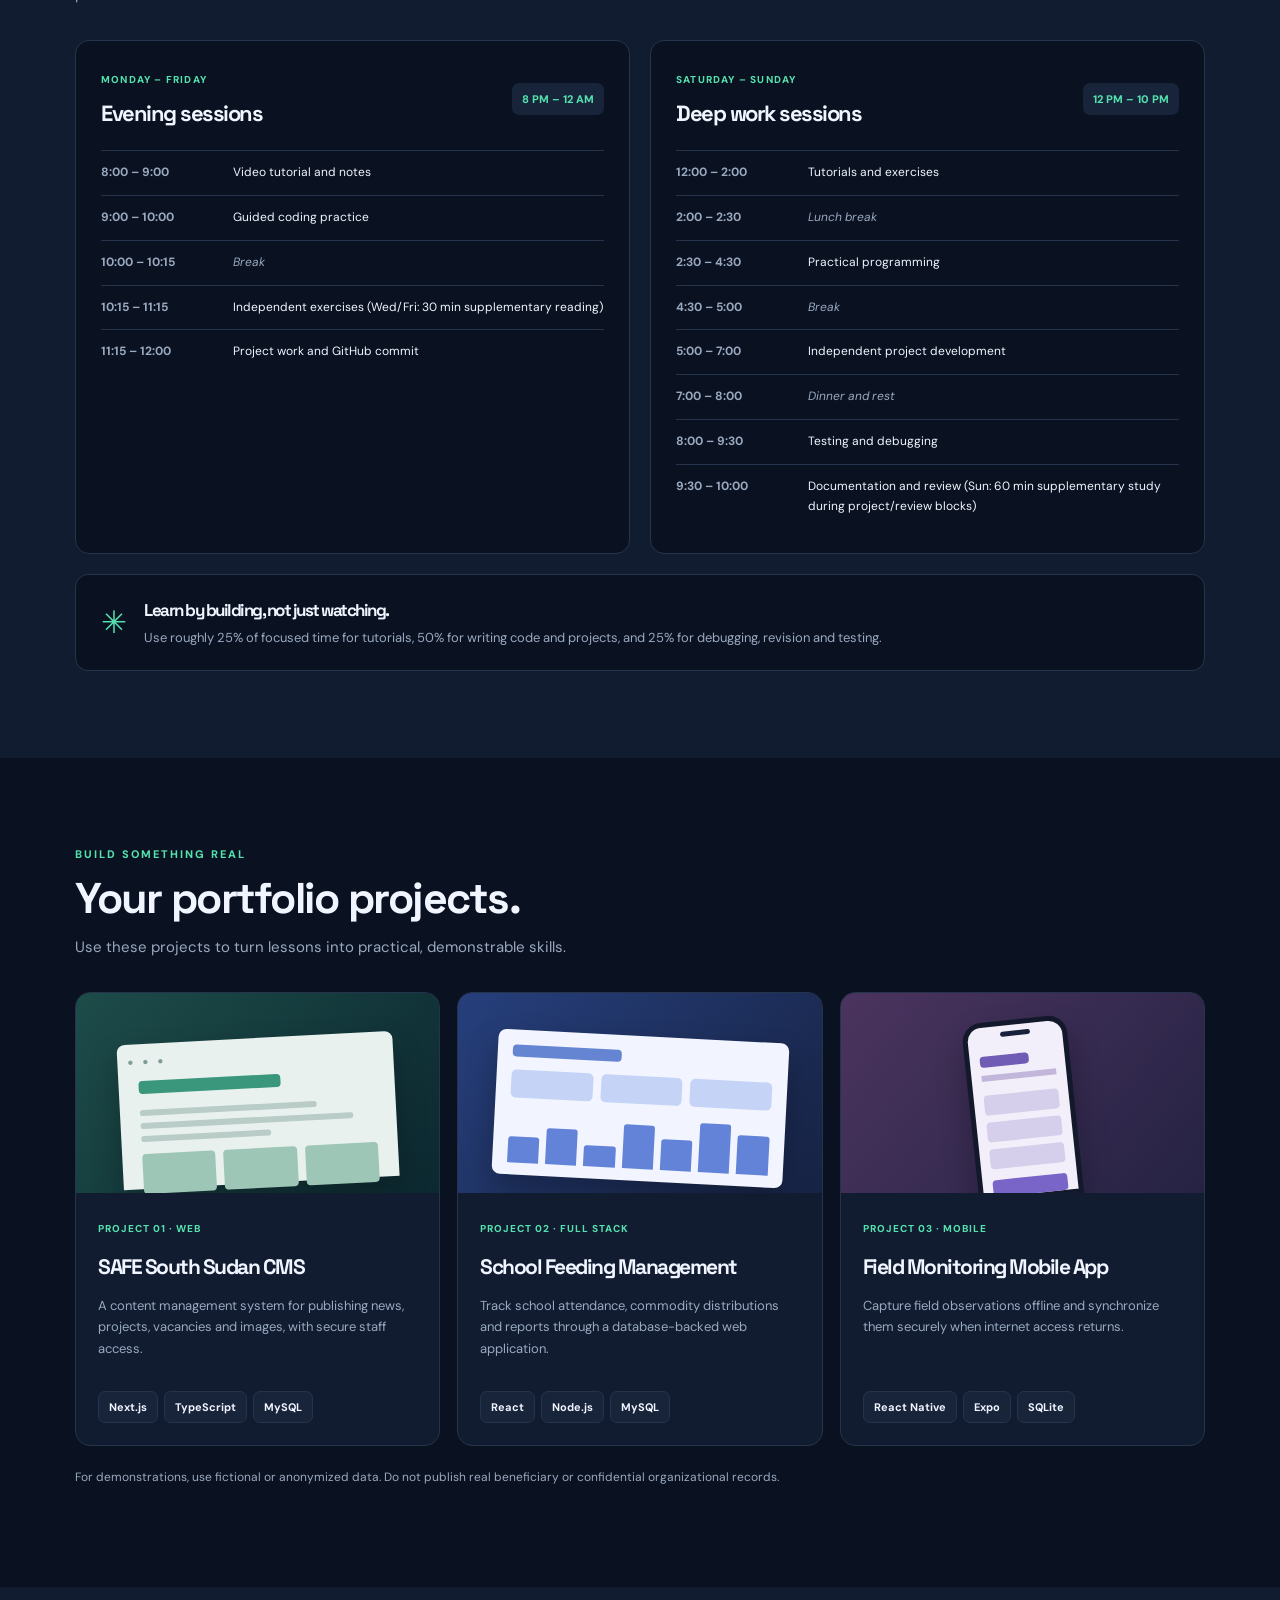
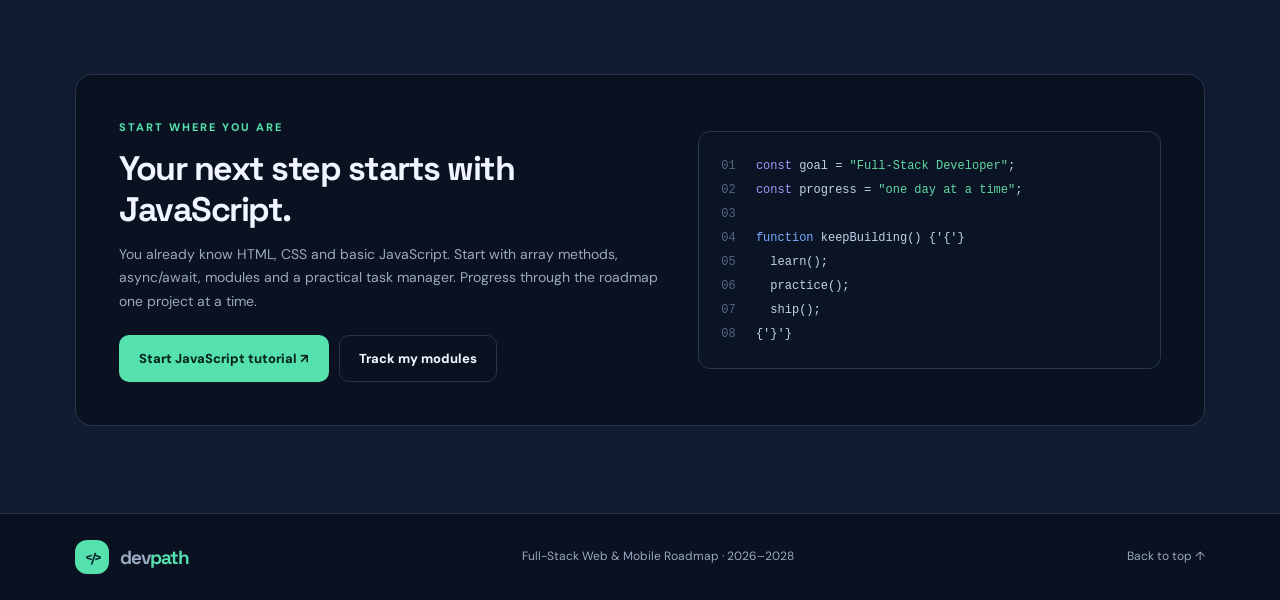
==== commit 4f8186b7: "Remove 'YOUR' from learning journey text" ====
--- a/index.html
+++ b/index.html
@@ -49,7 +49,7 @@
         <div class="container hero-grid">
           <div class="hero-copy">
             <div class="eyebrow">
-              <span class="pulse"></span> YOUR 12-MONTH LEARNING JOURNEY
+              <span class="pulse"></span> 12-MONTH LEARNING JOURNEY
               <span class="eyebrow-sep">/</span> 2026–2027
             </div>
             <h1>From websites to <span>full-stack</span> &amp; mobile apps.</h1>
--- a/styles.css
+++ b/styles.css
@@ -1,7 +1,1266 @@
-@import url('https://fonts.googleapis.com/css2?family=DM+Sans:wght@400;500;600;700;800&family=Space+Grotesk:wght@400;500;600;700&display=swap');
-:root{color-scheme:dark;--bg:#0a1120;--surface:#111c30;--surface2:#17243a;--text:#f0f5ff;--muted:#99a9c0;--line:#26344b;--accent:#54e1ae;--blue:#668fff;--shadow:0 20px 70px rgba(0,0,0,.15)}:root[data-theme=light]{color-scheme:light;--bg:#f6f8fc;--surface:#fff;--surface2:#edf2f9;--text:#17253c;--muted:#60728b;--line:#dbe4f0;--accent:#087e5b;--blue:#315bca;--shadow:0 20px 50px rgba(38,63,100,.08)}*{box-sizing:border-box}html{scroll-behavior:smooth;scroll-padding-top:85px}body{margin:0;background:var(--bg);color:var(--text);font:15px/1.65 'DM Sans',sans-serif}button,a{font:inherit}a{color:inherit;text-decoration:none}button{cursor:pointer}button:focus-visible,a:focus-visible,input:focus-visible{outline:3px solid var(--accent);outline-offset:4px}.container{max-width:1180px;margin:auto;padding:0 25px}.skip{position:absolute;top:-80px;left:10px;background:var(--accent);color:#071722;padding:10px;z-index:100}.skip:focus{top:10px}.site-header{position:sticky;top:0;z-index:30;background:color-mix(in srgb,var(--bg) 92%,transparent);backdrop-filter:blur(18px);border-bottom:1px solid var(--line)}.nav{height:76px;display:flex;align-items:center;justify-content:space-between;gap:22px}.brand{display:flex;align-items:center;gap:11px;font:700 22px 'Space Grotesk',sans-serif;letter-spacing:-1px;line-height:1}.brand-mark{background:var(--accent);color:#08192a;width:41px;height:41px;border-radius:12px;display:grid;place-items:center;font-size:17px;letter-spacing:-2px}.brand-accent{color:var(--accent)}.brand small{display:block;color:var(--muted);font:600 8px 'DM Sans',sans-serif;letter-spacing:1.7px;margin-top:7px}.nav-links{display:flex;gap:29px;color:var(--muted);font-size:13px;font-weight:700}.nav-links a:hover,.footer a:hover{color:var(--accent)}.nav-actions{display:flex;align-items:center;gap:12px}.icon-btn{width:40px;height:40px;border:1px solid var(--line);border-radius:11px;background:var(--surface);color:var(--text);font-size:19px}.btn{display:inline-flex;align-items:center;justify-content:center;gap:12px;padding:12px 19px;border-radius:10px;font-size:13px;font-weight:800;transition:transform .2s,background .2s;border:1px solid transparent;white-space:nowrap}.btn:hover{transform:translateY(-2px)}.btn-primary{background:var(--accent);color:#08241d}.btn-outline{border-color:var(--line);background:transparent;color:var(--text)}.btn-subtle{background:var(--surface);color:var(--muted);border-color:var(--line)}.hero{padding:91px 0 95px;background:radial-gradient(ellipse 65% 85% at 70% 12%,rgba(57,104,148,.14),transparent 70%)}.hero-grid{display:grid;grid-template-columns:1.12fr .88fr;gap:66px;align-items:center}.eyebrow,.kicker{font-size:11px;font-weight:800;letter-spacing:2px;color:var(--accent)}.eyebrow{display:flex;align-items:center;gap:10px;flex-wrap:wrap}.eyebrow-sep{color:var(--muted)}.pulse{width:8px;height:8px;border-radius:50%;background:var(--accent);box-shadow:0 0 0 5px rgba(84,225,174,.13)}h1,h2,h3,p{margin-top:0}h1,h2,h3{font-family:'Space Grotesk',sans-serif;letter-spacing:-1.5px}h1{font-size:clamp(42px,5vw,70px);line-height:1.12;margin:24px 0}h1 span{color:var(--accent)}.hero-copy>p{font-size:16px;color:var(--muted);max-width:550px;line-height:1.85}.hero-buttons{display:flex;gap:12px;flex-wrap:wrap;margin-top:30px}.hero-foot{display:flex;flex-wrap:wrap;gap:20px;margin-top:34px;font-size:12px;color:var(--muted)}.hero-panel{background:linear-gradient(155deg,var(--surface),var(--bg));border:1px solid var(--line);border-radius:19px;padding:28px;box-shadow:var(--shadow)}.panel-top,.progress-top,.progress-foot,.path-heading,.module-card-top,.module-meta,.module-links,.schedule-head,.footer-inner{display:flex;justify-content:space-between;align-items:center;gap:12px}.panel-label,.stack-label{font-size:10px;font-weight:800;letter-spacing:1.5px;color:var(--muted)}.live-pill{font-size:9px;color:var(--accent);border:1px solid color-mix(in srgb,var(--accent) 40%,transparent);border-radius:30px;padding:5px 9px;font-weight:800}.panel-title{font:700 25px 'Space Grotesk',sans-serif;margin-top:25px}.hero-panel>p{color:var(--muted);font-size:13px;margin:2px 0 30px}.progress-top{font-size:12px;color:var(--muted)}.progress-top strong{color:var(--accent);font-size:24px}.progress-track{height:9px;background:var(--surface2);border-radius:20px;overflow:hidden;margin:12px 0}.progress-fill{height:100%;width:0;background:linear-gradient(90deg,#2aa881,#54e1ae);border-radius:20px;transition:width .3s}.progress-foot{font-size:11px;color:var(--muted)}.panel-divider{height:1px;background:var(--line);margin:26px 0}.stack-pills{display:flex;flex-wrap:wrap;gap:8px;margin-top:13px}.stack-pills span,.project-tech span{padding:6px 10px;background:var(--surface2);border:1px solid var(--line);border-radius:7px;font-size:11px;font-weight:700}.panel-note{display:flex;align-items:center;gap:9px;margin-top:23px;font-size:11px;color:var(--muted)}.panel-note span{color:var(--accent)}.section{padding:87px 0}.section-heading{margin-bottom:33px}.section-heading.split{display:flex;justify-content:space-between;align-items:end;gap:20px}.section-heading h2{font-size:clamp(29px,3.5vw,43px);line-height:1.2;margin:10px 0}.section-heading p{color:var(--muted);margin:0;max-width:670px}.overview-section,.schedule-section,.start-section{background:var(--surface)}.stat-grid{display:grid;grid-template-columns:repeat(4,1fr);gap:16px}.stat{background:var(--bg);border:1px solid var(--line);border-radius:14px;padding:25px;display:flex;flex-direction:column}.stat-icon{font-size:21px;color:var(--accent)}.stat strong{font:700 41px 'Space Grotesk',sans-serif;letter-spacing:-2px;margin-top:12px;line-height:1.2}.stat .unit{font-size:20px;letter-spacing:0;margin-left:3px}.stat>span:last-child{font-size:12px;color:var(--muted);margin-top:6px}.path-section{margin-top:55px}.path-heading{margin-bottom:18px}.path-heading h3{font-size:24px;margin:0}.path-heading>span{color:var(--muted);font-size:12px}.path-grid,.project-grid{display:grid;grid-template-columns:repeat(3,1fr);gap:17px}.path-card{border:1px solid var(--line);border-radius:13px;padding:23px;background:var(--bg)}.path-no{font:700 30px 'Space Grotesk',sans-serif;color:var(--blue);display:flex;justify-content:space-between;align-items:center}.path-no span{font:800 10px 'DM Sans',sans-serif;color:var(--muted);letter-spacing:1px}.path-card h3{font-size:21px;margin:20px 0 8px}.path-card p{font-size:13px;color:var(--muted);min-height:66px}.path-tag{font-size:10px;font-weight:800;letter-spacing:.6px}.path-tag.blue{color:#6e9bff}.path-tag.green{color:var(--accent)}.path-tag.amber{color:#e6a34f}.filters{display:flex;gap:9px;flex-wrap:wrap;margin-bottom:23px}.filter{border:1px solid var(--line);border-radius:9px;background:var(--surface);color:var(--muted);padding:9px 14px;font-size:12px;font-weight:700}.filter span{opacity:.7;margin-left:5px}.filter.active{background:var(--accent);color:#08241d;border-color:var(--accent)}.module-grid{display:grid;grid-template-columns:repeat(2,minmax(0,1fr));gap:17px}.module-card{display:flex;flex-direction:column;padding:24px;border:1px solid var(--line);border-radius:14px;background:var(--surface);transition:border-color .2s,transform .2s}.module-card:hover{border-color:color-mix(in srgb,var(--accent) 50%,var(--line));transform:translateY(-2px)}.module-card.is-complete{border-color:color-mix(in srgb,var(--accent) 48%,var(--line))}.module-number{font:700 27px 'Space Grotesk',sans-serif;color:var(--muted)}.category{font-size:9px;font-weight:800;letter-spacing:1px;padding:5px 9px;border-radius:5px}.category.web{background:rgba(85,137,255,.12);color:#82a4ff}.category.mobile{background:rgba(55,189,136,.12);color:var(--accent)}.category.portfolio{background:rgba(226,158,62,.12);color:#e6a34f}.module-card h3{font-size:22px;margin:14px 0 6px;letter-spacing:-.8px}.module-meta{justify-content:flex-start;flex-wrap:wrap;font-size:11px;color:var(--muted);margin-bottom:15px}.topics{font-size:13px;color:var(--muted);line-height:1.75;flex:1}.deliverable{background:var(--bg);border-radius:9px;padding:13px 15px;margin:6px 0 15px}.deliverable>span{font-size:9px;color:var(--accent);letter-spacing:1.1px;font-weight:800}.deliverable p{font-size:12px;margin:4px 0 0}.module-links{justify-content:flex-start;flex-wrap:wrap;gap:20px;margin-bottom:18px}.module-links a{font-size:12px;font-weight:800;color:var(--blue)}.module-links a:hover{text-decoration:underline}.complete-label{border-top:1px solid var(--line);padding-top:15px;display:flex;gap:9px;align-items:center;font-size:12px;font-weight:700;cursor:pointer;color:var(--muted)}.complete-label input{position:absolute;opacity:0;width:20px;height:20px}.fake-checkbox{width:20px;height:20px;border:1px solid var(--line);border-radius:5px;display:grid;place-items:center;font-size:13px;color:transparent}.complete-label input:checked+.fake-checkbox{background:var(--accent);color:#08241d;border-color:var(--accent)}.complete-label input:focus-visible+.fake-checkbox{outline:3px solid var(--accent);outline-offset:3px}.schedule-grid{display:grid;grid-template-columns:1fr 1fr;gap:20px}.schedule-card{border:1px solid var(--line);border-radius:14px;background:var(--bg);padding:25px}.schedule-overline{font-size:10px;font-weight:800;color:var(--accent);letter-spacing:1.2px}.schedule-head h3{font-size:22px;margin:4px 0 0}.time-pill{font-size:11px;font-weight:800;color:var(--accent);background:var(--surface2);border-radius:7px;padding:7px 10px;white-space:nowrap}.schedule-rows{margin-top:19px}.schedule-rows>div{display:grid;grid-template-columns:122px 1fr;gap:10px;border-top:1px solid var(--line);padding:12px 0;font-size:12px}.schedule-rows time{color:var(--muted);font-weight:700}.schedule-rows .break span{color:var(--muted);font-style:italic}.method-banner{display:flex;gap:17px;align-items:center;border:1px solid var(--line);background:var(--bg);padding:21px 25px;border-radius:13px;margin-top:20px}.method-icon{font-size:31px;color:var(--accent)}.method-banner h3{font-size:17px;margin:0 0 3px}.method-banner p{font-size:13px;color:var(--muted);margin:0}.project-card{border:1px solid var(--line);border-radius:15px;overflow:hidden;background:var(--surface)}.project-visual{height:200px;display:flex;align-items:center;justify-content:center;overflow:hidden}.visual-safe{background:linear-gradient(130deg,#1d4c49,#0c2830)}.visual-school{background:linear-gradient(130deg,#263f7c,#172344)}.visual-mobile{background:linear-gradient(130deg,#4b345f,#252344)}.mock-browser{width:76%;height:145px;background:#e8f1ee;border-radius:8px 8px 0 0;padding:10px;transform:translateY(17px) rotate(-3deg);box-shadow:0 15px 30px #0004}.mock-dots{font-size:10px;letter-spacing:3px;color:#7f9c9b}.mock-site{padding:10px}.mock-header{height:13px;background:#3a977c;width:60%;border-radius:4px}.mock-lines{margin-top:16px}.mock-lines i{display:block;background:#baccc7;height:6px;width:75%;margin-bottom:7px;border-radius:4px}.mock-lines i:nth-child(2){width:90%}.mock-lines i:nth-child(3){width:55%}.mock-cards{display:flex;gap:8px;margin-top:12px}.mock-cards i{height:40px;background:#9ec6b6;flex:1;border-radius:4px}.mock-dashboard{background:#f2f5ff;width:80%;height:145px;border-radius:8px;padding:15px;transform:translateY(15px) rotate(3deg);box-shadow:0 15px 30px #0004}.mock-dashboard-top{background:#6584d2;width:42%;height:12px;border-radius:4px}.mock-metrics{display:flex;gap:8px;margin:13px 0}.mock-metrics i{flex:1;background:#c4d3f6;height:28px;border-radius:5px}.mock-chart{display:flex;align-items:end;gap:7px;height:52px}.mock-chart b{flex:1;background:#6283d7;height:50%;border-radius:3px 3px 0 0}.mock-chart b:nth-child(2){height:70%}.mock-chart b:nth-child(3){height:40%}.mock-chart b:nth-child(4){height:85%}.mock-chart b:nth-child(5){height:60%}.mock-chart b:nth-child(6){height:95%}.mock-chart b:nth-child(7){height:75%}.mock-phone{width:105px;height:180px;background:#f2effa;border:5px solid #13192b;border-radius:19px 19px 0 0;padding:15px 10px;transform:translateY(16px) rotate(-6deg);box-shadow:0 15px 30px #0004}.phone-notch{width:30px;height:5px;background:#18213b;border-radius:5px;margin:-9px auto 18px}.phone-title{background:#705cb5;width:65%;height:11px;border-radius:4px}.phone-line{background:#c2b7db;height:6px;margin:8px 0 14px}.phone-row{height:20px;background:#d6cfeb;margin-bottom:7px;border-radius:4px}.phone-button{height:17px;background:#7964c7;border-radius:4px;margin-top:11px}.project-content{padding:22px}.project-index{color:var(--accent);font-size:10px;letter-spacing:1px;font-weight:800}.project-content h3{font-size:21px;margin:10px 0}.project-content p{font-size:13px;color:var(--muted);min-height:83px}.project-tech{display:flex;flex-wrap:wrap;gap:6px}.privacy-note{font-size:12px;color:var(--muted);margin-top:22px}.start-card{display:grid;grid-template-columns:1fr .85fr;gap:35px;align-items:center;background:var(--bg);border:1px solid var(--line);border-radius:17px;padding:43px}.start-card h2{font-size:34px;line-height:1.2;margin:13px 0}.start-card p{color:var(--muted);font-size:14px}.start-actions{display:flex;gap:10px;flex-wrap:wrap;margin-top:22px}.start-code{background:#0a1424;color:#c2d2e9;border:1px solid #27374f;border-radius:12px;padding:22px;font:12px/2 'SFMono-Regular',Consolas,monospace;white-space:nowrap;overflow-x:auto}.start-code span{color:#526681;padding-right:13px}.start-code em{color:#a995fa;font-style:normal}.start-code b{color:#63d6a4;font-weight:400}.start-code i{color:#78adff;font-style:normal}.footer{border-top:1px solid var(--line);padding:26px 0}.footer-inner{color:var(--muted);font-size:12px}.footer-brand{font-size:19px}.footer-brand .brand-mark{width:34px;height:34px;font-size:13px}@media(max-width:950px){.hero-grid{grid-template-columns:1fr;gap:38px}.hero{padding:65px 0}.hero-panel{max-width:650px}.nav-links{gap:15px}.path-grid,.project-grid{grid-template-columns:1fr 1fr}.path-card:last-child,.project-card:last-child{grid-column:span 2}.project-card:last-child .project-content p{min-height:0}.start-card{grid-template-columns:1fr}.start-code{max-width:550px}}@media(max-width:680px){.container{padding:0 17px}.nav{height:68px}.nav-links{display:none}.nav-cta{padding:10px 12px}.brand{font-size:20px}.brand small{font-size:7px}.hero{padding:53px 0 65px}h1{font-size:42px}.hero-copy>p{font-size:14px}.hero-foot{gap:11px}.hero-panel{padding:21px}.section{padding:62px 0}.stat-grid,.module-grid,.schedule-grid,.path-grid,.project-grid{grid-template-columns:1fr}.stat-grid{grid-template-columns:1fr 1fr}.stat{padding:18px}.stat strong{font-size:32px}.path-card:last-child,.project-card:last-child{grid-column:auto}.path-card p,.project-content p{min-height:0}.section-heading.split{align-items:start;flex-direction:column}.schedule-card{padding:18px}.schedule-head{align-items:start;flex-wrap:wrap}.schedule-rows>div{grid-template-columns:105px 1fr}.start-card{padding:24px}.start-card h2{font-size:29px}.footer-inner{flex-wrap:wrap}.footer-inner>span{order:3;width:100%}}@media(prefers-reduced-motion:reduce){html{scroll-behavior:auto}*,*:before,*:after{transition:none!important}}
+@import url("https://fonts.googleapis.com/css2?family=DM+Sans:wght@400;500;600;700;800&family=Space+Grotesk:wght@400;500;600;700&display=swap");
+:root {
+  color-scheme: dark;
+  --bg: #0a1120;
+  --surface: #111c30;
+  --surface2: #17243a;
+  --text: #f0f5ff;
+  --muted: #99a9c0;
+  --line: #26344b;
+  --accent: #54e1ae;
+  --blue: #668fff;
+  --shadow: 0 20px 70px rgba(0, 0, 0, 0.15);
+}
+:root[data-theme="light"] {
+  color-scheme: light;
+  --bg: #f6f8fc;
+  --surface: #fff;
+  --surface2: #edf2f9;
+  --text: #17253c;
+  --muted: #60728b;
+  --line: #dbe4f0;
+  --accent: #087e5b;
+  --blue: #315bca;
+  --shadow: 0 20px 50px rgba(38, 63, 100, 0.08);
+}
+* {
+  box-sizing: border-box;
+}
+html {
+  scroll-behavior: smooth;
+  scroll-padding-top: 85px;
+}
+body {
+  margin: 0;
+  background: var(--bg);
+  color: var(--text);
+  font:
+    15px/1.65 "DM Sans",
+    sans-serif;
+}
+button,
+a {
+  font: inherit;
+}
+a {
+  color: inherit;
+  text-decoration: none;
+}
+button {
+  cursor: pointer;
+}
+button:focus-visible,
+a:focus-visible,
+input:focus-visible {
+  outline: 3px solid var(--accent);
+  outline-offset: 4px;
+}
+.container {
+  max-width: 1180px;
+  margin: auto;
+  padding: 0 25px;
+}
+.skip {
+  position: absolute;
+  top: -80px;
+  left: 10px;
+  background: var(--accent);
+  color: #071722;
+  padding: 10px;
+  z-index: 100;
+}
+.skip:focus {
+  top: 10px;
+}
+.site-header {
+  position: sticky;
+  top: 0;
+  z-index: 30;
+  background: color-mix(in srgb, var(--bg) 92%, transparent);
+  backdrop-filter: blur(18px);
+  border-bottom: 1px solid var(--line);
+}
+.nav {
+  height: 76px;
+  display: flex;
+  align-items: center;
+  justify-content: space-between;
+  gap: 22px;
+}
+.brand {
+  display: flex;
+  align-items: center;
+  gap: 11px;
+  font:
+    700 22px "Space Grotesk",
+    sans-serif;
+  letter-spacing: -1px;
+  line-height: 1;
+}
+.brand-mark {
+  background: var(--accent);
+  color: #08192a;
+  width: 41px;
+  height: 41px;
+  border-radius: 12px;
+  display: grid;
+  place-items: center;
+  font-size: 17px;
+  letter-spacing: -2px;
+}
+.brand-accent {
+  color: var(--accent);
+}
+.brand small {
+  display: block;
+  color: var(--muted);
+  font:
+    600 8px "DM Sans",
+    sans-serif;
+  letter-spacing: 1.7px;
+  margin-top: 7px;
+}
+.nav-links {
+  display: flex;
+  gap: 29px;
+  color: var(--muted);
+  font-size: 13px;
+  font-weight: 700;
+}
+.nav-links a:hover,
+.footer a:hover {
+  color: var(--accent);
+}
+.nav-actions {
+  display: flex;
+  align-items: center;
+  gap: 12px;
+}
+.icon-btn {
+  width: 40px;
+  height: 40px;
+  border: 1px solid var(--line);
+  border-radius: 11px;
+  background: var(--surface);
+  color: var(--text);
+  font-size: 19px;
+}
+.btn {
+  display: inline-flex;
+  align-items: center;
+  justify-content: center;
+  gap: 12px;
+  padding: 12px 19px;
+  border-radius: 10px;
+  font-size: 13px;
+  font-weight: 800;
+  transition:
+    transform 0.2s,
+    background 0.2s;
+  border: 1px solid transparent;
+  white-space: nowrap;
+}
+.btn:hover {
+  transform: translateY(-2px);
+}
+.btn-primary {
+  background: var(--accent);
+  color: #08241d;
+}
+.btn-outline {
+  border-color: var(--line);
+  background: transparent;
+  color: var(--text);
+}
+.btn-subtle {
+  background: var(--surface);
+  color: var(--muted);
+  border-color: var(--line);
+}
+.hero {
+  padding: 91px 0 95px;
+  background: radial-gradient(
+    ellipse 65% 85% at 70% 12%,
+    rgba(57, 104, 148, 0.14),
+    transparent 70%
+  );
+}
+.hero-grid {
+  display: grid;
+  grid-template-columns: 1.12fr 0.88fr;
+  gap: 66px;
+  align-items: center;
+}
+.eyebrow,
+.kicker {
+  font-size: 11px;
+  font-weight: 800;
+  letter-spacing: 2px;
+  color: var(--accent);
+}
+.eyebrow {
+  display: flex;
+  align-items: center;
+  gap: 10px;
+  flex-wrap: wrap;
+}
+.eyebrow-sep {
+  color: var(--muted);
+}
+.pulse {
+  width: 8px;
+  height: 8px;
+  border-radius: 50%;
+  background: var(--accent);
+  box-shadow: 0 0 0 5px rgba(84, 225, 174, 0.13);
+}
+h1,
+h2,
+h3,
+p {
+  margin-top: 0;
+}
+h1,
+h2,
+h3 {
+  font-family: "Space Grotesk", sans-serif;
+  letter-spacing: -1.5px;
+}
+h1 {
+  font-size: clamp(42px, 5vw, 70px);
+  line-height: 1.12;
+  margin: 24px 0;
+}
+h1 span {
+  color: var(--accent);
+}
+.hero-copy > p {
+  font-size: 16px;
+  color: var(--muted);
+  max-width: 550px;
+  line-height: 1.85;
+}
+.hero-buttons {
+  display: flex;
+  gap: 12px;
+  flex-wrap: wrap;
+  margin-top: 30px;
+}
+.hero-foot {
+  display: flex;
+  flex-wrap: wrap;
+  gap: 20px;
+  margin-top: 34px;
+  font-size: 12px;
+  color: var(--muted);
+}
+.hero-panel {
+  background: linear-gradient(155deg, var(--surface), var(--bg));
+  border: 1px solid var(--line);
+  border-radius: 19px;
+  padding: 28px;
+  box-shadow: var(--shadow);
+}
+.panel-top,
+.progress-top,
+.progress-foot,
+.path-heading,
+.module-card-top,
+.module-meta,
+.module-links,
+.schedule-head,
+.footer-inner {
+  display: flex;
+  justify-content: space-between;
+  align-items: center;
+  gap: 12px;
+}
+.panel-label,
+.stack-label {
+  font-size: 10px;
+  font-weight: 800;
+  letter-spacing: 1.5px;
+  color: var(--muted);
+}
+.live-pill {
+  font-size: 9px;
+  color: var(--accent);
+  border: 1px solid color-mix(in srgb, var(--accent) 40%, transparent);
+  border-radius: 30px;
+  padding: 5px 9px;
+  font-weight: 800;
+}
+.panel-title {
+  font:
+    700 25px "Space Grotesk",
+    sans-serif;
+  margin-top: 25px;
+}
+.hero-panel > p {
+  color: var(--muted);
+  font-size: 13px;
+  margin: 2px 0 30px;
+}
+.progress-top {
+  font-size: 12px;
+  color: var(--muted);
+}
+.progress-top strong {
+  color: var(--accent);
+  font-size: 24px;
+}
+.progress-track {
+  height: 9px;
+  background: var(--surface2);
+  border-radius: 20px;
+  overflow: hidden;
+  margin: 12px 0;
+}
+.progress-fill {
+  height: 100%;
+  width: 0;
+  background: linear-gradient(90deg, #2aa881, #54e1ae);
+  border-radius: 20px;
+  transition: width 0.3s;
+}
+.progress-foot {
+  font-size: 11px;
+  color: var(--muted);
+}
+.panel-divider {
+  height: 1px;
+  background: var(--line);
+  margin: 26px 0;
+}
+.stack-pills {
+  display: flex;
+  flex-wrap: wrap;
+  gap: 8px;
+  margin-top: 13px;
+}
+.stack-pills span,
+.project-tech span {
+  padding: 6px 10px;
+  background: var(--surface2);
+  border: 1px solid var(--line);
+  border-radius: 7px;
+  font-size: 11px;
+  font-weight: 700;
+}
+.panel-note {
+  display: flex;
+  align-items: center;
+  gap: 9px;
+  margin-top: 23px;
+  font-size: 11px;
+  color: var(--muted);
+}
+.panel-note span {
+  color: var(--accent);
+}
+.section {
+  padding: 87px 0;
+}
+.section-heading {
+  margin-bottom: 33px;
+}
+.section-heading.split {
+  display: flex;
+  justify-content: space-between;
+  align-items: end;
+  gap: 20px;
+}
+.section-heading h2 {
+  font-size: clamp(29px, 3.5vw, 43px);
+  line-height: 1.2;
+  margin: 10px 0;
+}
+.section-heading p {
+  color: var(--muted);
+  margin: 0;
+  max-width: 670px;
+}
+.overview-section,
+.schedule-section,
+.start-section {
+  background: var(--surface);
+}
+.stat-grid {
+  display: grid;
+  grid-template-columns: repeat(4, 1fr);
+  gap: 16px;
+}
+.stat {
+  background: var(--bg);
+  border: 1px solid var(--line);
+  border-radius: 14px;
+  padding: 25px;
+  display: flex;
+  flex-direction: column;
+}
+.stat-icon {
+  font-size: 21px;
+  color: var(--accent);
+}
+.stat strong {
+  font:
+    700 41px "Space Grotesk",
+    sans-serif;
+  letter-spacing: -2px;
+  margin-top: 12px;
+  line-height: 1.2;
+}
+.stat .unit {
+  font-size: 20px;
+  letter-spacing: 0;
+  margin-left: 3px;
+}
+.stat > span:last-child {
+  font-size: 12px;
+  color: var(--muted);
+  margin-top: 6px;
+}
+.path-section {
+  margin-top: 55px;
+}
+.path-heading {
+  margin-bottom: 18px;
+}
+.path-heading h3 {
+  font-size: 24px;
+  margin: 0;
+}
+.path-heading > span {
+  color: var(--muted);
+  font-size: 12px;
+}
+.path-grid,
+.project-grid {
+  display: grid;
+  grid-template-columns: repeat(3, 1fr);
+  gap: 17px;
+}
+.path-card {
+  border: 1px solid var(--line);
+  border-radius: 13px;
+  padding: 23px;
+  background: var(--bg);
+}
+.path-no {
+  font:
+    700 30px "Space Grotesk",
+    sans-serif;
+  color: var(--blue);
+  display: flex;
+  justify-content: space-between;
+  align-items: center;
+}
+.path-no span {
+  font:
+    800 10px "DM Sans",
+    sans-serif;
+  color: var(--muted);
+  letter-spacing: 1px;
+}
+.path-card h3 {
+  font-size: 21px;
+  margin: 20px 0 8px;
+}
+.path-card p {
+  font-size: 13px;
+  color: var(--muted);
+  min-height: 66px;
+}
+.path-tag {
+  font-size: 10px;
+  font-weight: 800;
+  letter-spacing: 0.6px;
+}
+.path-tag.blue {
+  color: #6e9bff;
+}
+.path-tag.green {
+  color: var(--accent);
+}
+.path-tag.amber {
+  color: #e6a34f;
+}
+.filters {
+  display: flex;
+  gap: 9px;
+  flex-wrap: wrap;
+  margin-bottom: 23px;
+}
+.filter {
+  border: 1px solid var(--line);
+  border-radius: 9px;
+  background: var(--surface);
+  color: var(--muted);
+  padding: 9px 14px;
+  font-size: 12px;
+  font-weight: 700;
+}
+.filter span {
+  opacity: 0.7;
+  margin-left: 5px;
+}
+.filter.active {
+  background: var(--accent);
+  color: #08241d;
+  border-color: var(--accent);
+}
+.module-grid {
+  display: grid;
+  grid-template-columns: repeat(2, minmax(0, 1fr));
+  gap: 17px;
+}
+.module-card {
+  display: flex;
+  flex-direction: column;
+  padding: 24px;
+  border: 1px solid var(--line);
+  border-radius: 14px;
+  background: var(--surface);
+  transition:
+    border-color 0.2s,
+    transform 0.2s;
+}
+.module-card:hover {
+  border-color: color-mix(in srgb, var(--accent) 50%, var(--line));
+  transform: translateY(-2px);
+}
+.module-card.is-complete {
+  border-color: color-mix(in srgb, var(--accent) 48%, var(--line));
+}
+.module-number {
+  font:
+    700 27px "Space Grotesk",
+    sans-serif;
+  color: var(--muted);
+}
+.category {
+  font-size: 9px;
+  font-weight: 800;
+  letter-spacing: 1px;
+  padding: 5px 9px;
+  border-radius: 5px;
+}
+.category.web {
+  background: rgba(85, 137, 255, 0.12);
+  color: #82a4ff;
+}
+.category.mobile {
+  background: rgba(55, 189, 136, 0.12);
+  color: var(--accent);
+}
+.category.portfolio {
+  background: rgba(226, 158, 62, 0.12);
+  color: #e6a34f;
+}
+.module-card h3 {
+  font-size: 22px;
+  margin: 14px 0 6px;
+  letter-spacing: -0.8px;
+}
+.module-meta {
+  justify-content: flex-start;
+  flex-wrap: wrap;
+  font-size: 11px;
+  color: var(--muted);
+  margin-bottom: 15px;
+}
+.topics {
+  font-size: 13px;
+  color: var(--muted);
+  line-height: 1.75;
+  flex: 1;
+}
+.deliverable {
+  background: var(--bg);
+  border-radius: 9px;
+  padding: 13px 15px;
+  margin: 6px 0 15px;
+}
+.deliverable > span {
+  font-size: 9px;
+  color: var(--accent);
+  letter-spacing: 1.1px;
+  font-weight: 800;
+}
+.deliverable p {
+  font-size: 12px;
+  margin: 4px 0 0;
+}
+.module-links {
+  justify-content: flex-start;
+  flex-wrap: wrap;
+  gap: 20px;
+  margin-bottom: 18px;
+}
+.module-links a {
+  font-size: 12px;
+  font-weight: 800;
+  color: var(--blue);
+}
+.module-links a:hover {
+  text-decoration: underline;
+}
+.complete-label {
+  border-top: 1px solid var(--line);
+  padding-top: 15px;
+  display: flex;
+  gap: 9px;
+  align-items: center;
+  font-size: 12px;
+  font-weight: 700;
+  cursor: pointer;
+  color: var(--muted);
+}
+.complete-label input {
+  position: absolute;
+  opacity: 0;
+  width: 20px;
+  height: 20px;
+}
+.fake-checkbox {
+  width: 20px;
+  height: 20px;
+  border: 1px solid var(--line);
+  border-radius: 5px;
+  display: grid;
+  place-items: center;
+  font-size: 13px;
+  color: transparent;
+}
+.complete-label input:checked + .fake-checkbox {
+  background: var(--accent);
+  color: #08241d;
+  border-color: var(--accent);
+}
+.complete-label input:focus-visible + .fake-checkbox {
+  outline: 3px solid var(--accent);
+  outline-offset: 3px;
+}
+.schedule-grid {
+  display: grid;
+  grid-template-columns: 1fr 1fr;
+  gap: 20px;
+}
+.schedule-card {
+  border: 1px solid var(--line);
+  border-radius: 14px;
+  background: var(--bg);
+  padding: 25px;
+}
+.schedule-overline {
+  font-size: 10px;
+  font-weight: 800;
+  color: var(--accent);
+  letter-spacing: 1.2px;
+}
+.schedule-head h3 {
+  font-size: 22px;
+  margin: 4px 0 0;
+}
+.time-pill {
+  font-size: 11px;
+  font-weight: 800;
+  color: var(--accent);
+  background: var(--surface2);
+  border-radius: 7px;
+  padding: 7px 10px;
+  white-space: nowrap;
+}
+.schedule-rows {
+  margin-top: 19px;
+}
+.schedule-rows > div {
+  display: grid;
+  grid-template-columns: 122px 1fr;
+  gap: 10px;
+  border-top: 1px solid var(--line);
+  padding: 12px 0;
+  font-size: 12px;
+}
+.schedule-rows time {
+  color: var(--muted);
+  font-weight: 700;
+}
+.schedule-rows .break span {
+  color: var(--muted);
+  font-style: italic;
+}
+.method-banner {
+  display: flex;
+  gap: 17px;
+  align-items: center;
+  border: 1px solid var(--line);
+  background: var(--bg);
+  padding: 21px 25px;
+  border-radius: 13px;
+  margin-top: 20px;
+}
+.method-icon {
+  font-size: 31px;
+  color: var(--accent);
+}
+.method-banner h3 {
+  font-size: 17px;
+  margin: 0 0 3px;
+}
+.method-banner p {
+  font-size: 13px;
+  color: var(--muted);
+  margin: 0;
+}
+.project-card {
+  border: 1px solid var(--line);
+  border-radius: 15px;
+  overflow: hidden;
+  background: var(--surface);
+}
+.project-visual {
+  height: 200px;
+  display: flex;
+  align-items: center;
+  justify-content: center;
+  overflow: hidden;
+}
+.visual-safe {
+  background: linear-gradient(130deg, #1d4c49, #0c2830);
+}
+.visual-school {
+  background: linear-gradient(130deg, #263f7c, #172344);
+}
+.visual-mobile {
+  background: linear-gradient(130deg, #4b345f, #252344);
+}
+.mock-browser {
+  width: 76%;
+  height: 145px;
+  background: #e8f1ee;
+  border-radius: 8px 8px 0 0;
+  padding: 10px;
+  transform: translateY(17px) rotate(-3deg);
+  box-shadow: 0 15px 30px #0004;
+}
+.mock-dots {
+  font-size: 10px;
+  letter-spacing: 3px;
+  color: #7f9c9b;
+}
+.mock-site {
+  padding: 10px;
+}
+.mock-header {
+  height: 13px;
+  background: #3a977c;
+  width: 60%;
+  border-radius: 4px;
+}
+.mock-lines {
+  margin-top: 16px;
+}
+.mock-lines i {
+  display: block;
+  background: #baccc7;
+  height: 6px;
+  width: 75%;
+  margin-bottom: 7px;
+  border-radius: 4px;
+}
+.mock-lines i:nth-child(2) {
+  width: 90%;
+}
+.mock-lines i:nth-child(3) {
+  width: 55%;
+}
+.mock-cards {
+  display: flex;
+  gap: 8px;
+  margin-top: 12px;
+}
+.mock-cards i {
+  height: 40px;
+  background: #9ec6b6;
+  flex: 1;
+  border-radius: 4px;
+}
+.mock-dashboard {
+  background: #f2f5ff;
+  width: 80%;
+  height: 145px;
+  border-radius: 8px;
+  padding: 15px;
+  transform: translateY(15px) rotate(3deg);
+  box-shadow: 0 15px 30px #0004;
+}
+.mock-dashboard-top {
+  background: #6584d2;
+  width: 42%;
+  height: 12px;
+  border-radius: 4px;
+}
+.mock-metrics {
+  display: flex;
+  gap: 8px;
+  margin: 13px 0;
+}
+.mock-metrics i {
+  flex: 1;
+  background: #c4d3f6;
+  height: 28px;
+  border-radius: 5px;
+}
+.mock-chart {
+  display: flex;
+  align-items: end;
+  gap: 7px;
+  height: 52px;
+}
+.mock-chart b {
+  flex: 1;
+  background: #6283d7;
+  height: 50%;
+  border-radius: 3px 3px 0 0;
+}
+.mock-chart b:nth-child(2) {
+  height: 70%;
+}
+.mock-chart b:nth-child(3) {
+  height: 40%;
+}
+.mock-chart b:nth-child(4) {
+  height: 85%;
+}
+.mock-chart b:nth-child(5) {
+  height: 60%;
+}
+.mock-chart b:nth-child(6) {
+  height: 95%;
+}
+.mock-chart b:nth-child(7) {
+  height: 75%;
+}
+.mock-phone {
+  width: 105px;
+  height: 180px;
+  background: #f2effa;
+  border: 5px solid #13192b;
+  border-radius: 19px 19px 0 0;
+  padding: 15px 10px;
+  transform: translateY(16px) rotate(-6deg);
+  box-shadow: 0 15px 30px #0004;
+}
+.phone-notch {
+  width: 30px;
+  height: 5px;
+  background: #18213b;
+  border-radius: 5px;
+  margin: -9px auto 18px;
+}
+.phone-title {
+  background: #705cb5;
+  width: 65%;
+  height: 11px;
+  border-radius: 4px;
+}
+.phone-line {
+  background: #c2b7db;
+  height: 6px;
+  margin: 8px 0 14px;
+}
+.phone-row {
+  height: 20px;
+  background: #d6cfeb;
+  margin-bottom: 7px;
+  border-radius: 4px;
+}
+.phone-button {
+  height: 17px;
+  background: #7964c7;
+  border-radius: 4px;
+  margin-top: 11px;
+}
+.project-content {
+  padding: 22px;
+}
+.project-index {
+  color: var(--accent);
+  font-size: 10px;
+  letter-spacing: 1px;
+  font-weight: 800;
+}
+.project-content h3 {
+  font-size: 21px;
+  margin: 10px 0;
+}
+.project-content p {
+  font-size: 13px;
+  color: var(--muted);
+  min-height: 83px;
+}
+.project-tech {
+  display: flex;
+  flex-wrap: wrap;
+  gap: 6px;
+}
+.privacy-note {
+  font-size: 12px;
+  color: var(--muted);
+  margin-top: 22px;
+}
+.start-card {
+  display: grid;
+  grid-template-columns: 1fr 0.85fr;
+  gap: 35px;
+  align-items: center;
+  background: var(--bg);
+  border: 1px solid var(--line);
+  border-radius: 17px;
+  padding: 43px;
+}
+.start-card h2 {
+  font-size: 34px;
+  line-height: 1.2;
+  margin: 13px 0;
+}
+.start-card p {
+  color: var(--muted);
+  font-size: 14px;
+}
+.start-actions {
+  display: flex;
+  gap: 10px;
+  flex-wrap: wrap;
+  margin-top: 22px;
+}
+.start-code {
+  background: #0a1424;
+  color: #c2d2e9;
+  border: 1px solid #27374f;
+  border-radius: 12px;
+  padding: 22px;
+  font:
+    12px/2 "SFMono-Regular",
+    Consolas,
+    monospace;
+  white-space: nowrap;
+  overflow-x: auto;
+}
+.start-code span {
+  color: #526681;
+  padding-right: 13px;
+}
+.start-code em {
+  color: #a995fa;
+  font-style: normal;
+}
+.start-code b {
+  color: #63d6a4;
+  font-weight: 400;
+}
+.start-code i {
+  color: #78adff;
+  font-style: normal;
+}
+.footer {
+  border-top: 1px solid var(--line);
+  padding: 26px 0;
+}
+.footer-inner {
+  color: var(--muted);
+  font-size: 12px;
+}
+.footer-brand {
+  font-size: 19px;
+}
+.footer-brand .brand-mark {
+  width: 34px;
+  height: 34px;
+  font-size: 13px;
+}
+@media (max-width: 950px) {
+  .hero-grid {
+    grid-template-columns: 1fr;
+    gap: 38px;
+  }
+  .hero {
+    padding: 65px 0;
+  }
+  .hero-panel {
+    max-width: 650px;
+  }
+  .nav-links {
+    gap: 15px;
+  }
+  .path-grid,
+  .project-grid {
+    grid-template-columns: 1fr 1fr;
+  }
+  .path-card:last-child,
+  .project-card:last-child {
+    grid-column: span 2;
+  }
+  .project-card:last-child .project-content p {
+    min-height: 0;
+  }
+  .start-card {
+    grid-template-columns: 1fr;
+  }
+  .start-code {
+    max-width: 550px;
+  }
+}
+@media (max-width: 680px) {
+  .container {
+    padding: 0 17px;
+  }
+  .nav {
+    height: 68px;
+  }
+  .nav-links {
+    display: none;
+  }
+  .nav-cta {
+    padding: 10px 12px;
+  }
+  .brand {
+    font-size: 20px;
+  }
+  .brand small {
+    font-size: 7px;
+  }
+  .hero {
+    padding: 53px 0 65px;
+  }
+  h1 {
+    font-size: 42px;
+  }
+  .hero-copy > p {
+    font-size: 14px;
+  }
+  .hero-foot {
+    gap: 11px;
+  }
+  .hero-panel {
+    padding: 21px;
+  }
+  .section {
+    padding: 62px 0;
+  }
+  .stat-grid,
+  .module-grid,
+  .schedule-grid,
+  .path-grid,
+  .project-grid {
+    grid-template-columns: 1fr;
+  }
+  .stat-grid {
+    grid-template-columns: 1fr 1fr;
+  }
+  .stat {
+    padding: 18px;
+  }
+  .stat strong {
+    font-size: 32px;
+  }
+  .path-card:last-child,
+  .project-card:last-child {
+    grid-column: auto;
+  }
+  .path-card p,
+  .project-content p {
+    min-height: 0;
+  }
+  .section-heading.split {
+    align-items: start;
+    flex-direction: column;
+  }
+  .schedule-card {
+    padding: 18px;
+  }
+  .schedule-head {
+    align-items: start;
+    flex-wrap: wrap;
+  }
+  .schedule-rows > div {
+    grid-template-columns: 105px 1fr;
+  }
+  .start-card {
+    padding: 24px;
+  }
+  .start-card h2 {
+    font-size: 29px;
+  }
+  .footer-inner {
+    flex-wrap: wrap;
+  }
+  .footer-inner > span {
+    order: 3;
+    width: 100%;
+  }
+}
+@media (prefers-reduced-motion: reduce) {
+  html {
+    scroll-behavior: auto;
+  }
+  *,
+  *:before,
+  *:after {
+    transition: none !important;
+  }
+}
 
 /* Additive supplementary-study section; existing visual system preserved */
-.completed-intro{margin:0 0 18px;padding:13px 16px;border:1px solid color-mix(in srgb,var(--accent) 35%,var(--line));border-radius:10px;color:var(--accent);background:var(--surface);font-size:12px;font-weight:700}
-.supplementary-section{background:var(--bg)}.supplement-note{background:var(--surface);border:1px solid var(--line);border-left:3px solid var(--accent);border-radius:11px;padding:17px 20px;color:var(--muted);font-size:13px;margin-bottom:24px}.supplement-note strong{color:var(--text)}.supplement-grid{display:grid;grid-template-columns:repeat(3,minmax(0,1fr));gap:17px}.supplement-card{background:var(--surface);border:1px solid var(--line);border-radius:14px;padding:21px;display:flex;flex-direction:column}.supplement-top{display:flex;justify-content:space-between;align-items:center;gap:10px}.supplement-number{font:700 23px 'Space Grotesk',sans-serif;color:var(--accent)}.supplement-date{font-size:9px;color:var(--muted);font-weight:800;letter-spacing:.6px}.supplement-card h3{font-size:19px;line-height:1.3;margin:12px 0 8px;letter-spacing:-.5px}.supplement-card p{font-size:12px;color:var(--muted);flex:1}.supplement-time{font-size:11px;color:var(--accent);font-weight:700;margin-bottom:14px}.supplement-card .module-links{margin:0;gap:15px}
-@media(max-width:950px){.supplement-grid{grid-template-columns:repeat(2,minmax(0,1fr))}}@media(max-width:680px){.supplement-grid{grid-template-columns:1fr}}
+.completed-intro {
+  margin: 0 0 18px;
+  padding: 13px 16px;
+  border: 1px solid color-mix(in srgb, var(--accent) 35%, var(--line));
+  border-radius: 10px;
+  color: var(--accent);
+  background: var(--surface);
+  font-size: 12px;
+  font-weight: 700;
+}
+.supplementary-section {
+  background: var(--bg);
+}
+.supplement-note {
+  background: var(--surface);
+  border: 1px solid var(--line);
+  border-left: 3px solid var(--accent);
+  border-radius: 11px;
+  padding: 17px 20px;
+  color: var(--muted);
+  font-size: 13px;
+  margin-bottom: 24px;
+}
+.supplement-note strong {
+  color: var(--text);
+}
+.supplement-grid {
+  display: grid;
+  grid-template-columns: repeat(3, minmax(0, 1fr));
+  gap: 17px;
+}
+.supplement-card {
+  background: var(--surface);
+  border: 1px solid var(--line);
+  border-radius: 14px;
+  padding: 21px;
+  display: flex;
+  flex-direction: column;
+}
+.supplement-top {
+  display: flex;
+  justify-content: space-between;
+  align-items: center;
+  gap: 10px;
+}
+.supplement-number {
+  font:
+    700 23px "Space Grotesk",
+    sans-serif;
+  color: var(--accent);
+}
+.supplement-date {
+  font-size: 9px;
+  color: var(--muted);
+  font-weight: 800;
+  letter-spacing: 0.6px;
+}
+.supplement-card h3 {
+  font-size: 19px;
+  line-height: 1.3;
+  margin: 12px 0 8px;
+  letter-spacing: -0.5px;
+}
+.supplement-card p {
+  font-size: 12px;
+  color: var(--muted);
+  flex: 1;
+}
+.supplement-time {
+  font-size: 11px;
+  color: var(--accent);
+  font-weight: 700;
+  margin-bottom: 14px;
+}
+.supplement-card .module-links {
+  margin: 0;
+  gap: 15px;
+}
+@media (max-width: 950px) {
+  .supplement-grid {
+    grid-template-columns: repeat(2, minmax(0, 1fr));
+  }
+}
+@media (max-width: 680px) {
+  .supplement-grid {
+    grid-template-columns: 1fr;
+  }
+}
+
+/* Optional specialization: uses existing cards and site design tokens. */
+.specialization-section {
+  background: var(--bg, transparent);
+}
+.phase-label {
+  display: inline-flex;
+  align-items: center;
+  padding: 10px 14px;
+  border-radius: 999px;
+  background: rgba(22, 163, 74, 0.11);
+  color: #22c55e;
+  font-size: 0.76rem;
+  font-weight: 800;
+  letter-spacing: 0.06em;
+  white-space: nowrap;
+}
+.specialization-intro {
+  display: flex;
+  justify-content: space-between;
+  gap: 18px;
+  align-items: center;
+  margin: 10px 0 12px;
+}
+.specialization-intro > div {
+  display: flex;
+  flex-direction: column;
+  gap: 5px;
+}
+.specialization-intro > div:last-child {
+  text-align: right;
+}
+.specialization-intro strong {
+  font-size: 1.12rem;
+}
+.specialization-intro span {
+  font-size: 0.8rem;
+  opacity: 0.7;
+}
+.specialization-track {
+  height: 9px;
+  border-radius: 99px;
+  background: rgba(128, 128, 128, 0.2);
+  overflow: hidden;
+  margin-bottom: 22px;
+}
+#specializationProgress {
+  height: 100%;
+  width: 0;
+  background: #16a34a;
+  transition: width 0.25s ease;
+}
+#specializationGrid {
+  margin: 24px 0;
+}
+@media (max-width: 640px) {
+  .specialization-intro {
+    align-items: flex-start;
+  }
+  .phase-label {
+    font-size: 0.65rem;
+  }
+}
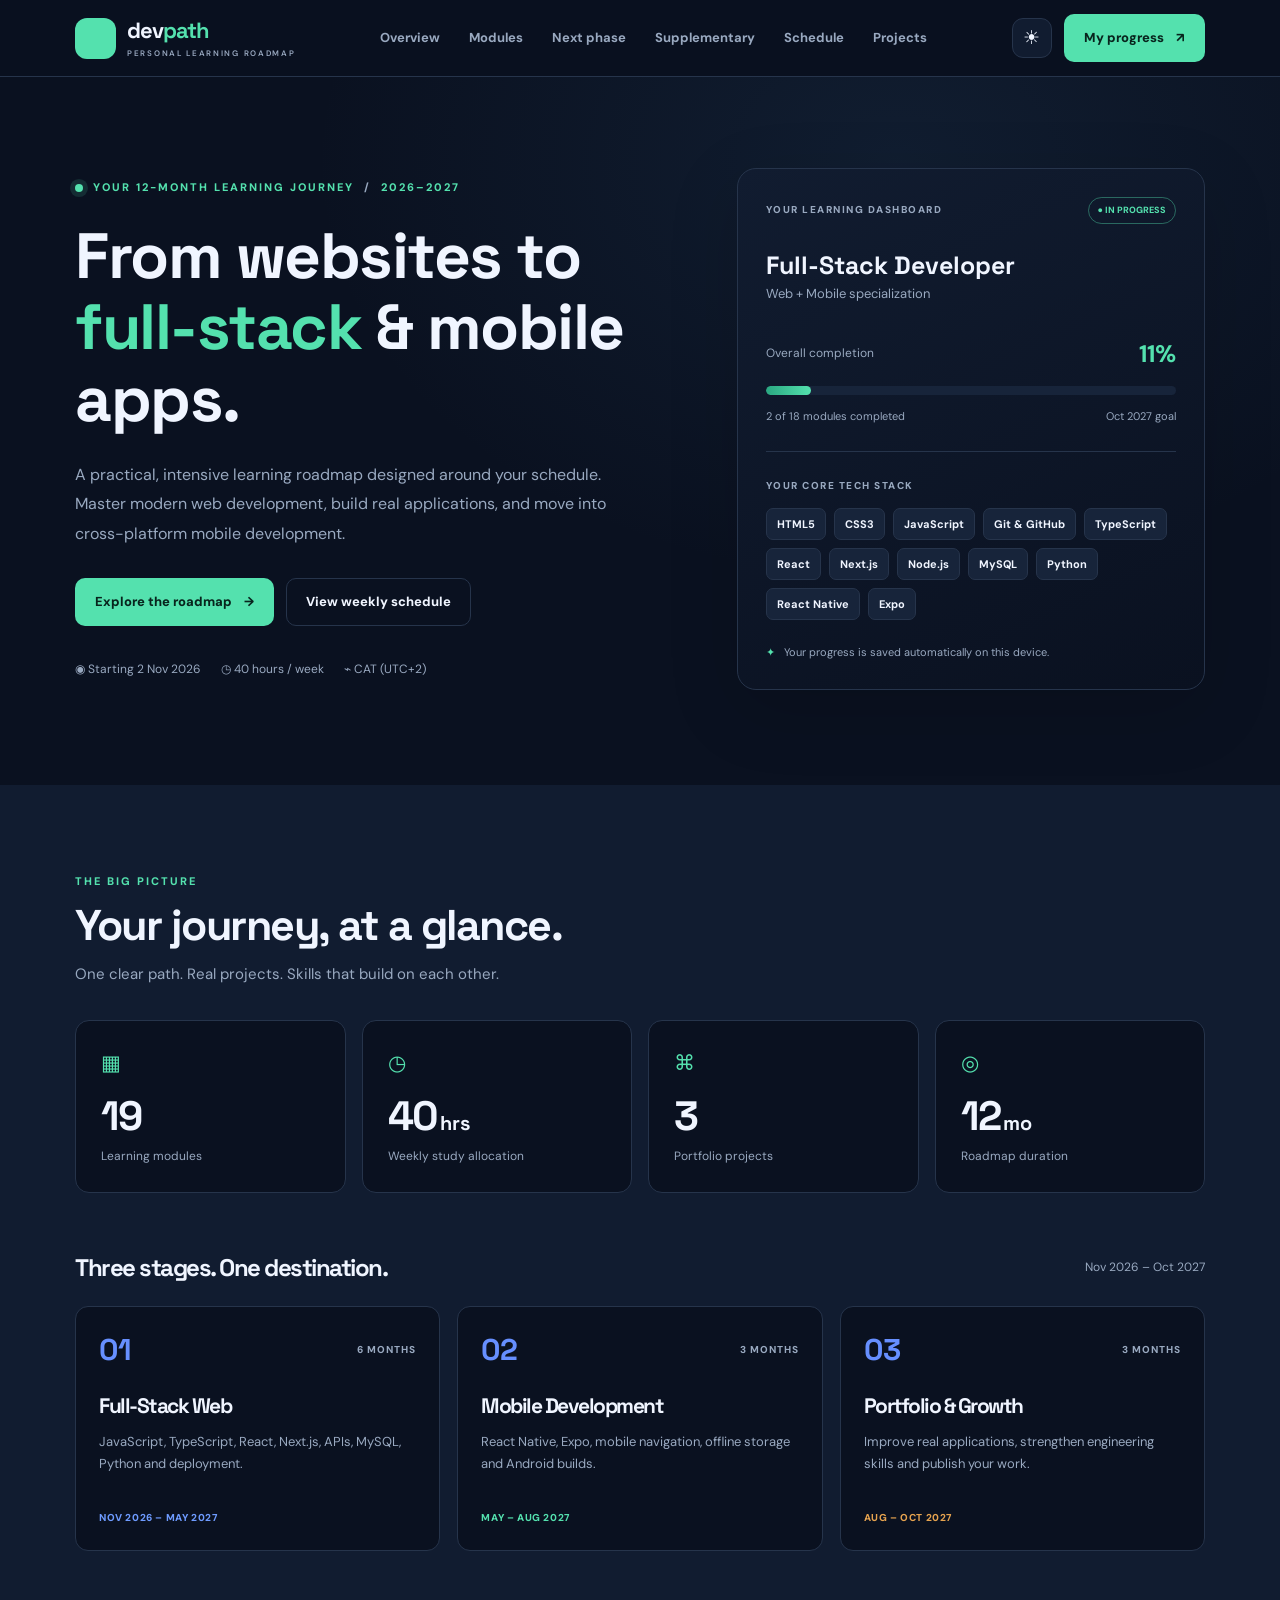
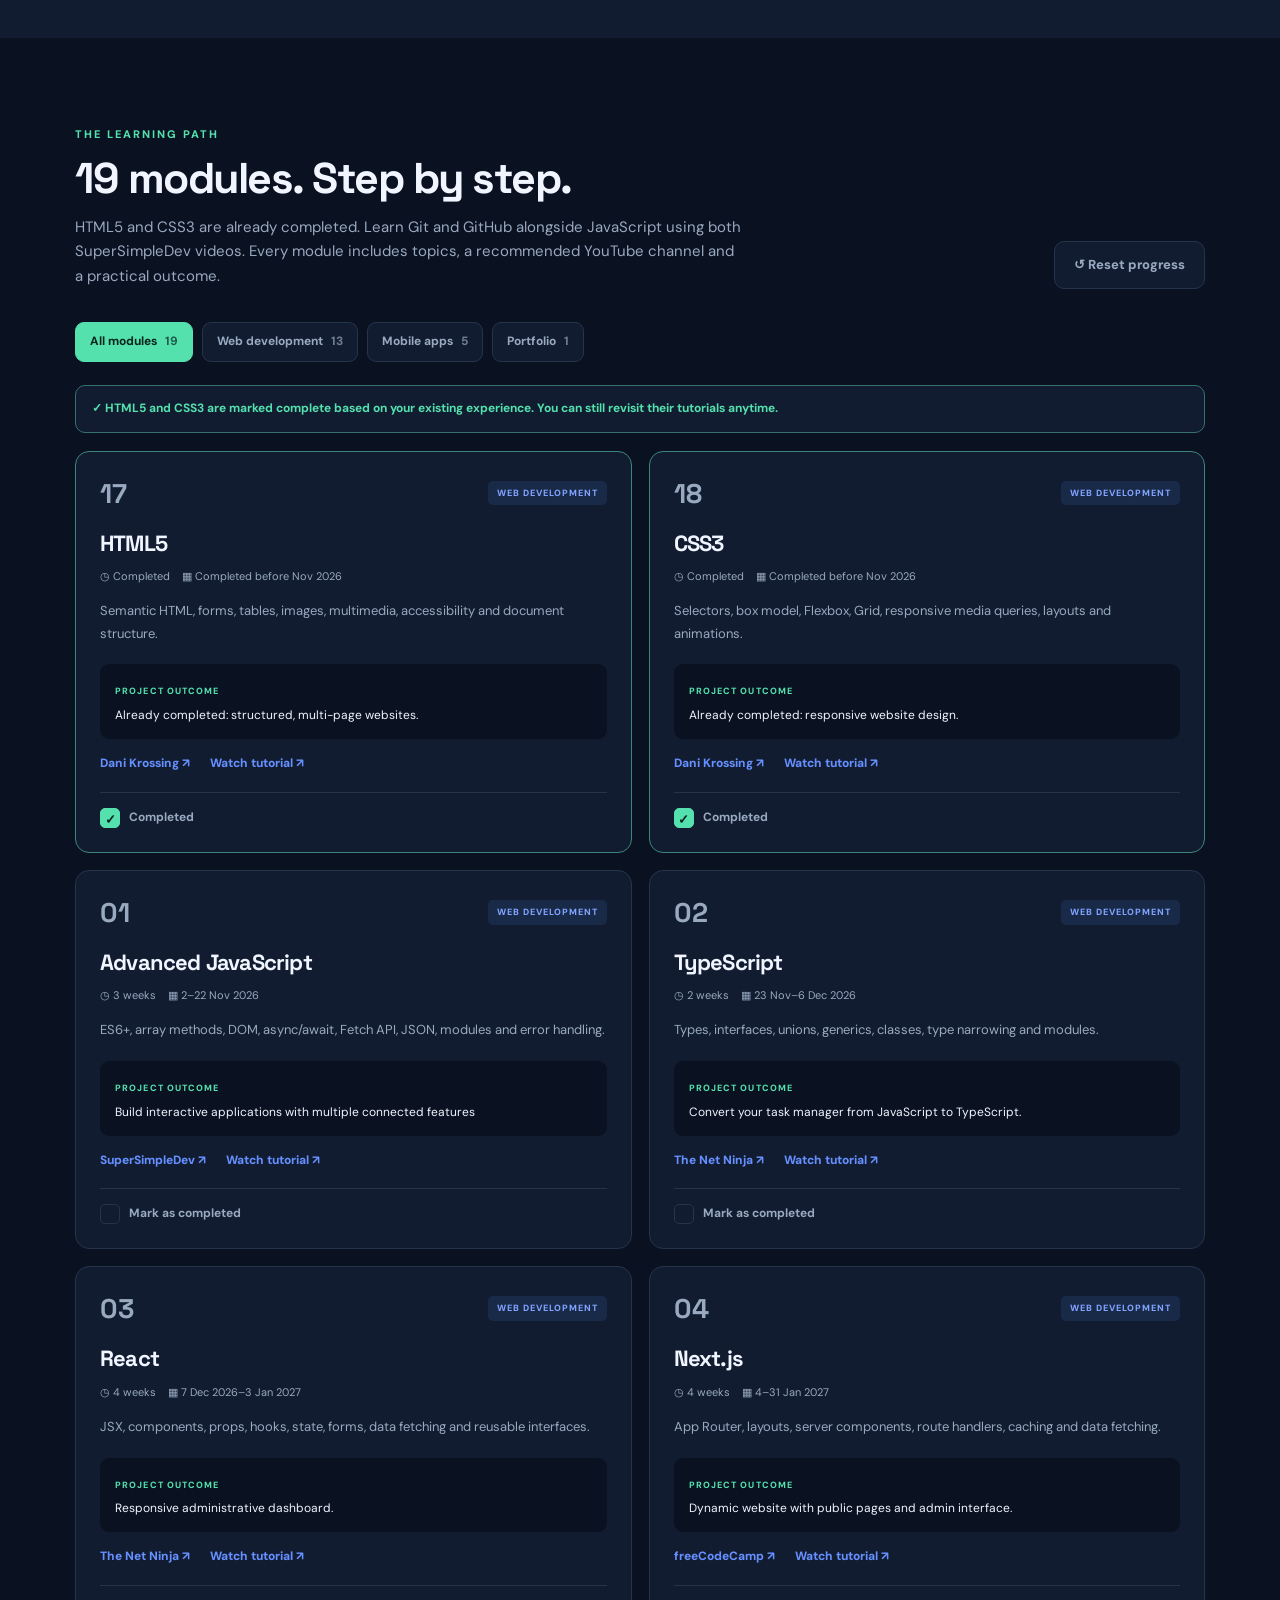
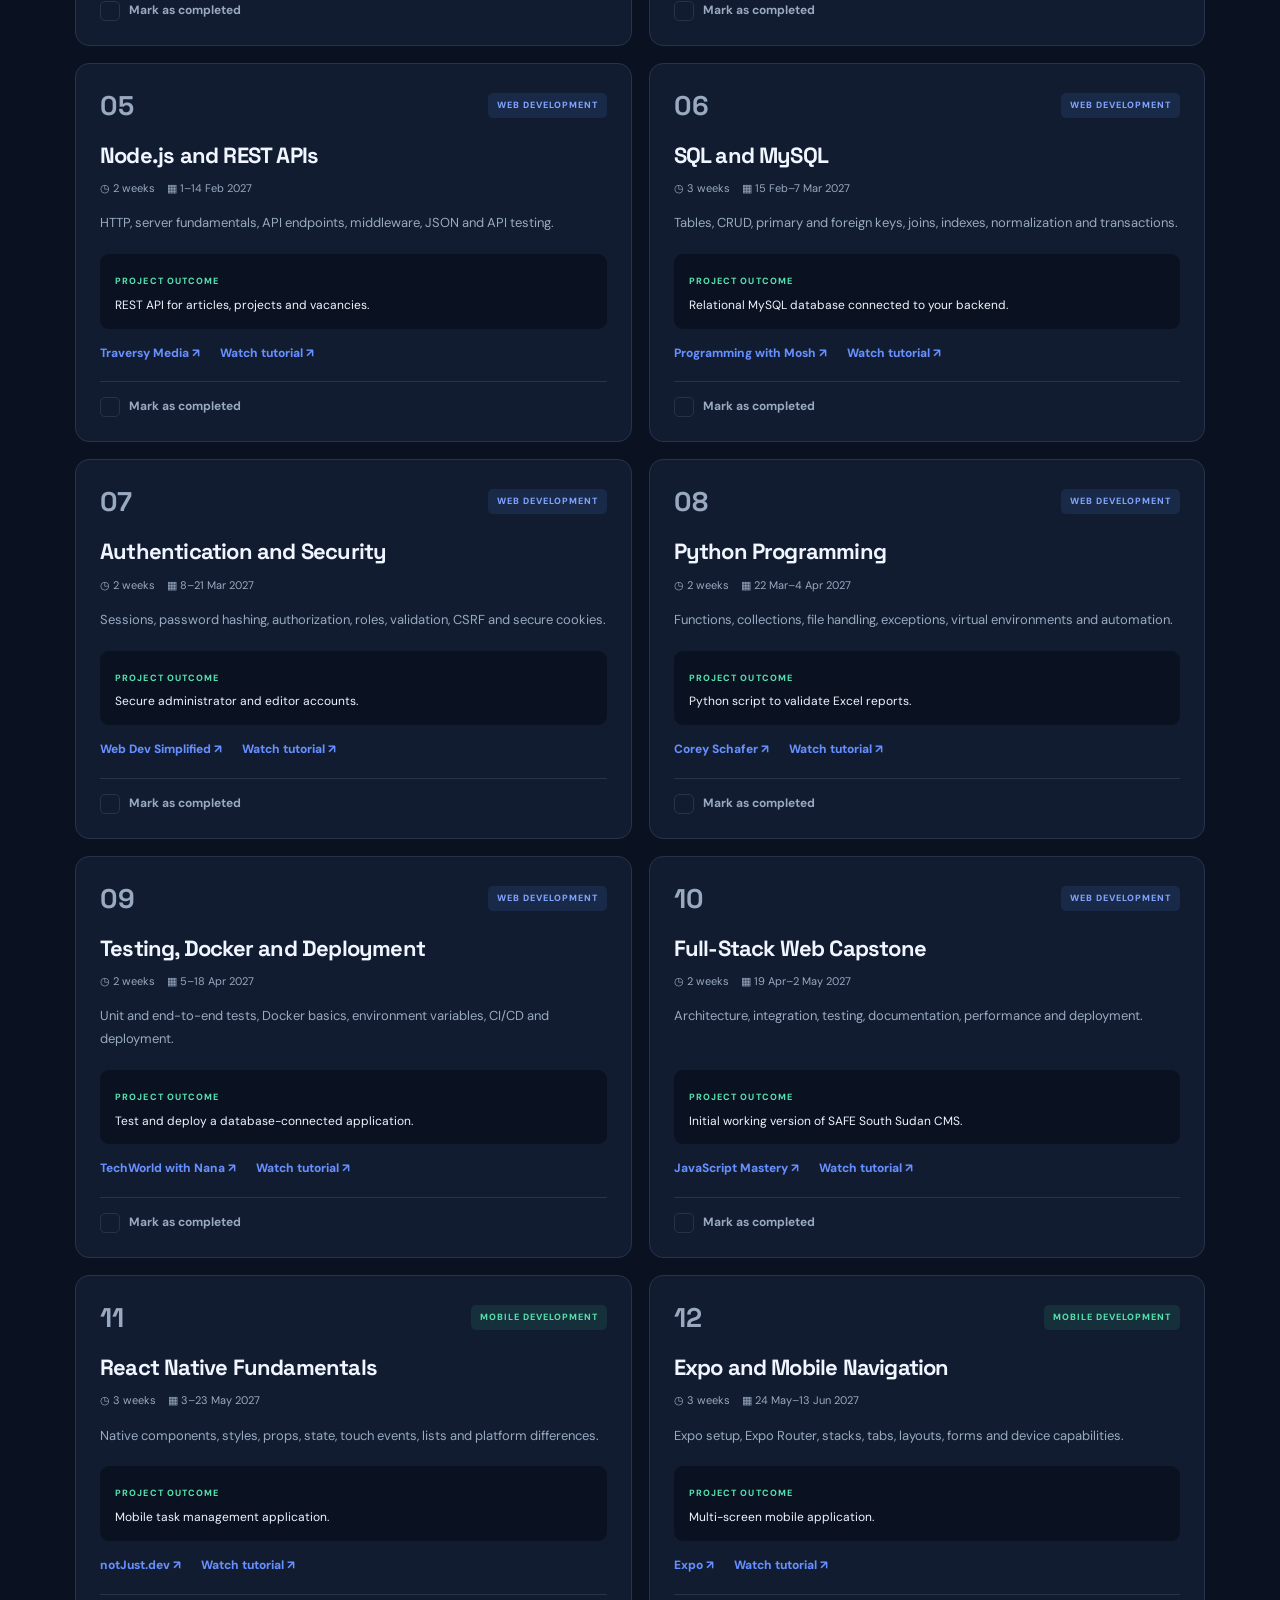
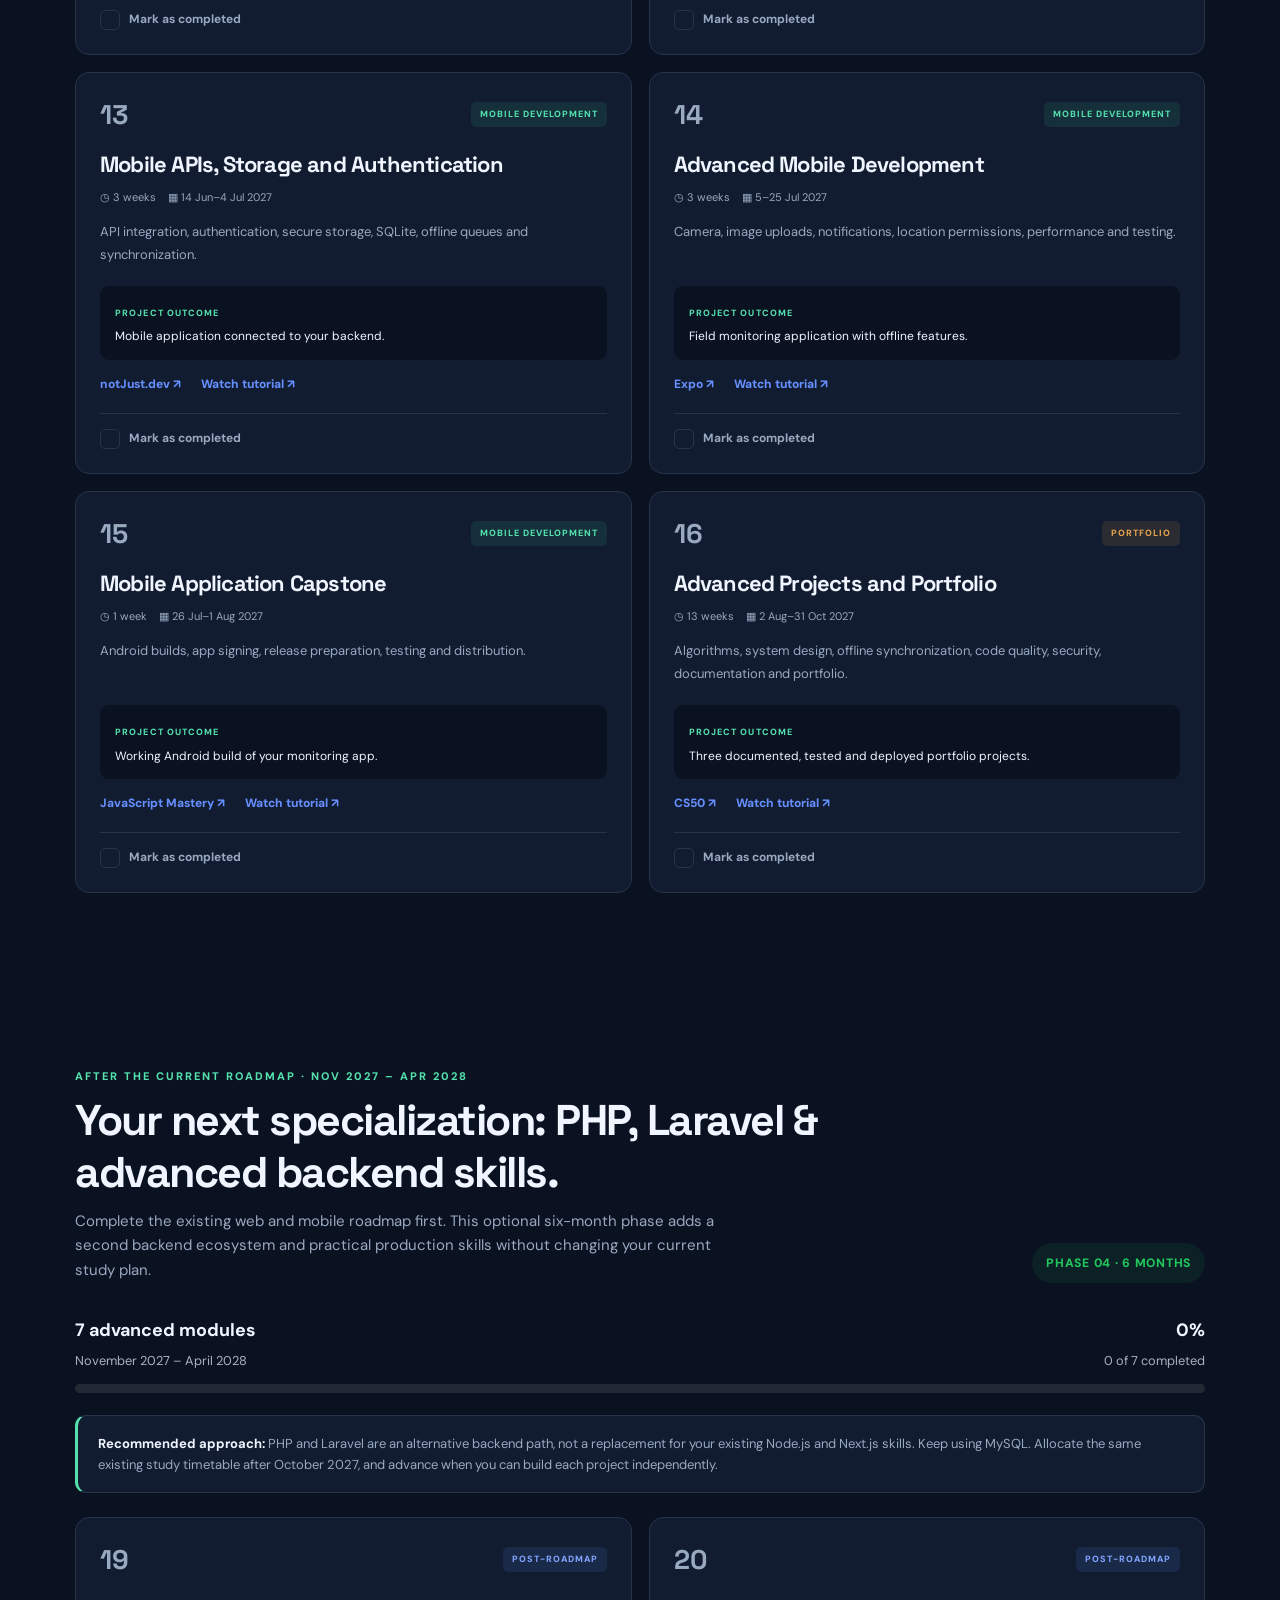
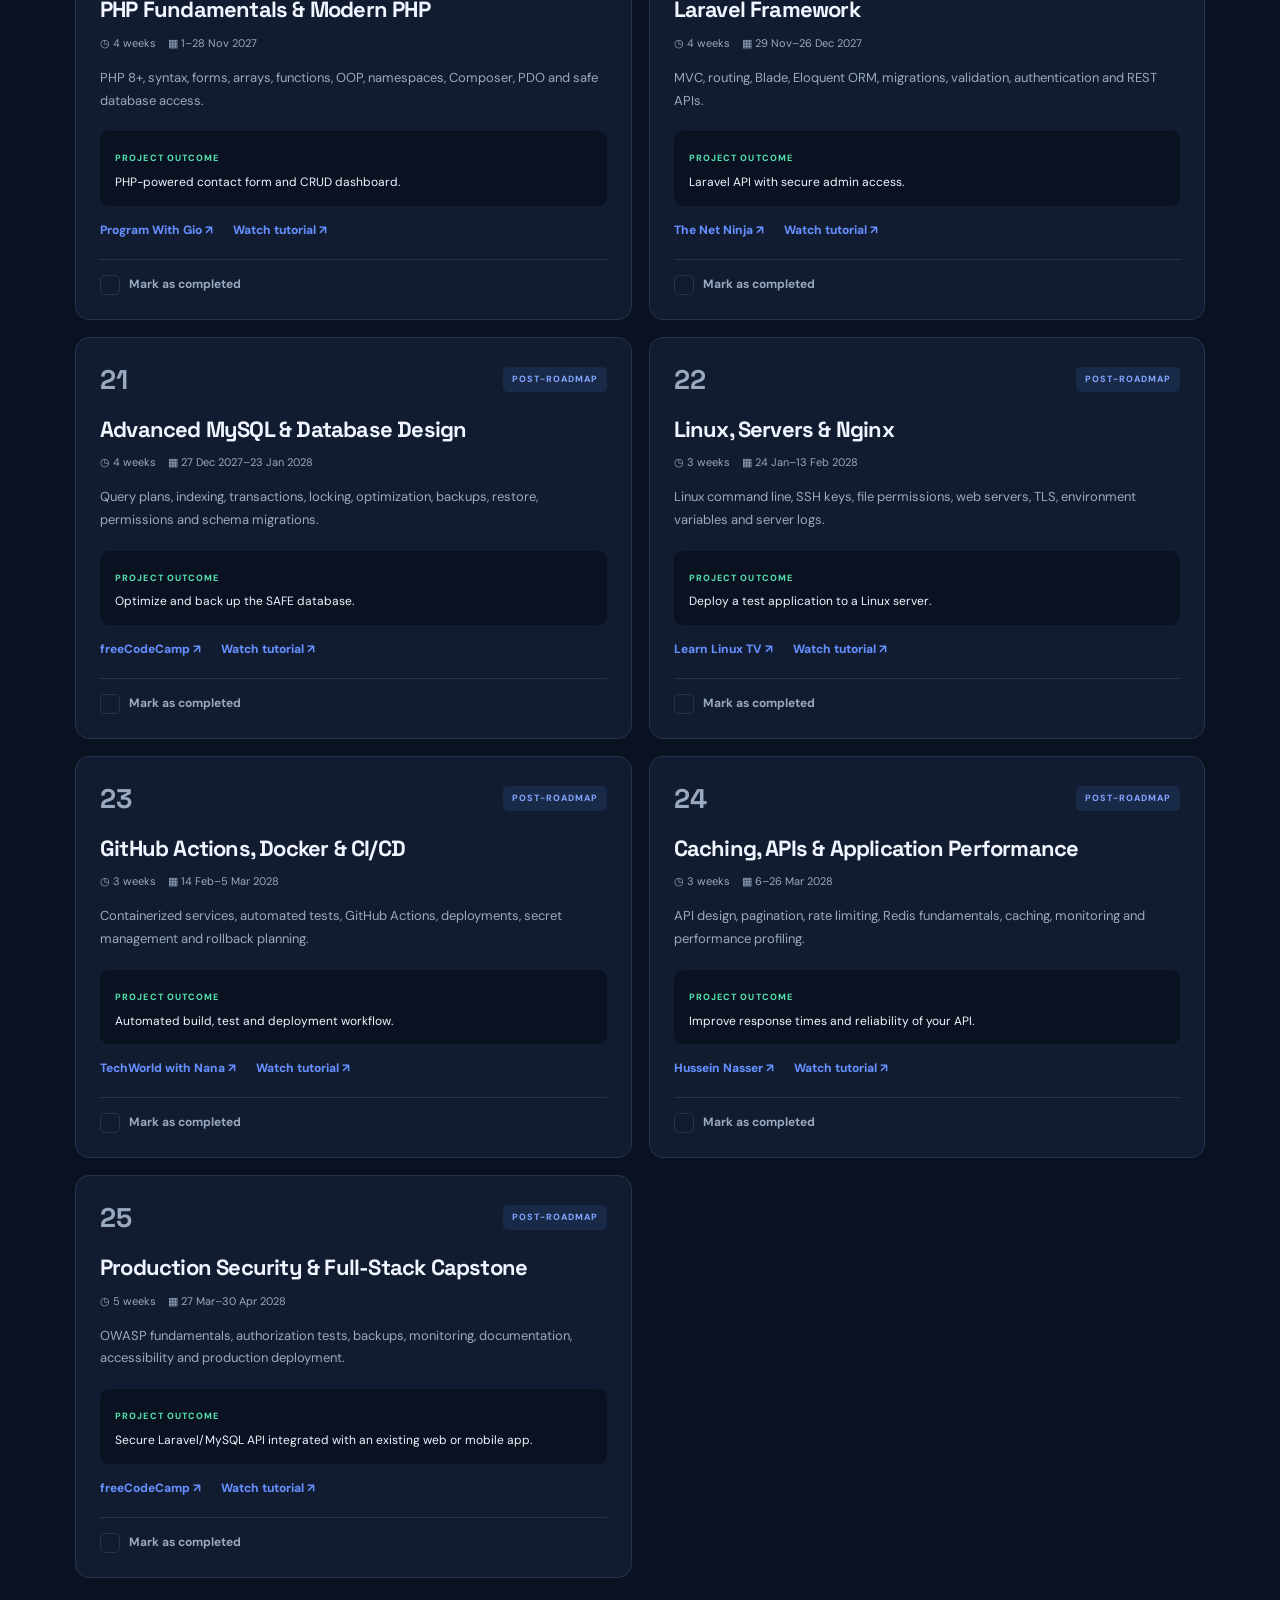
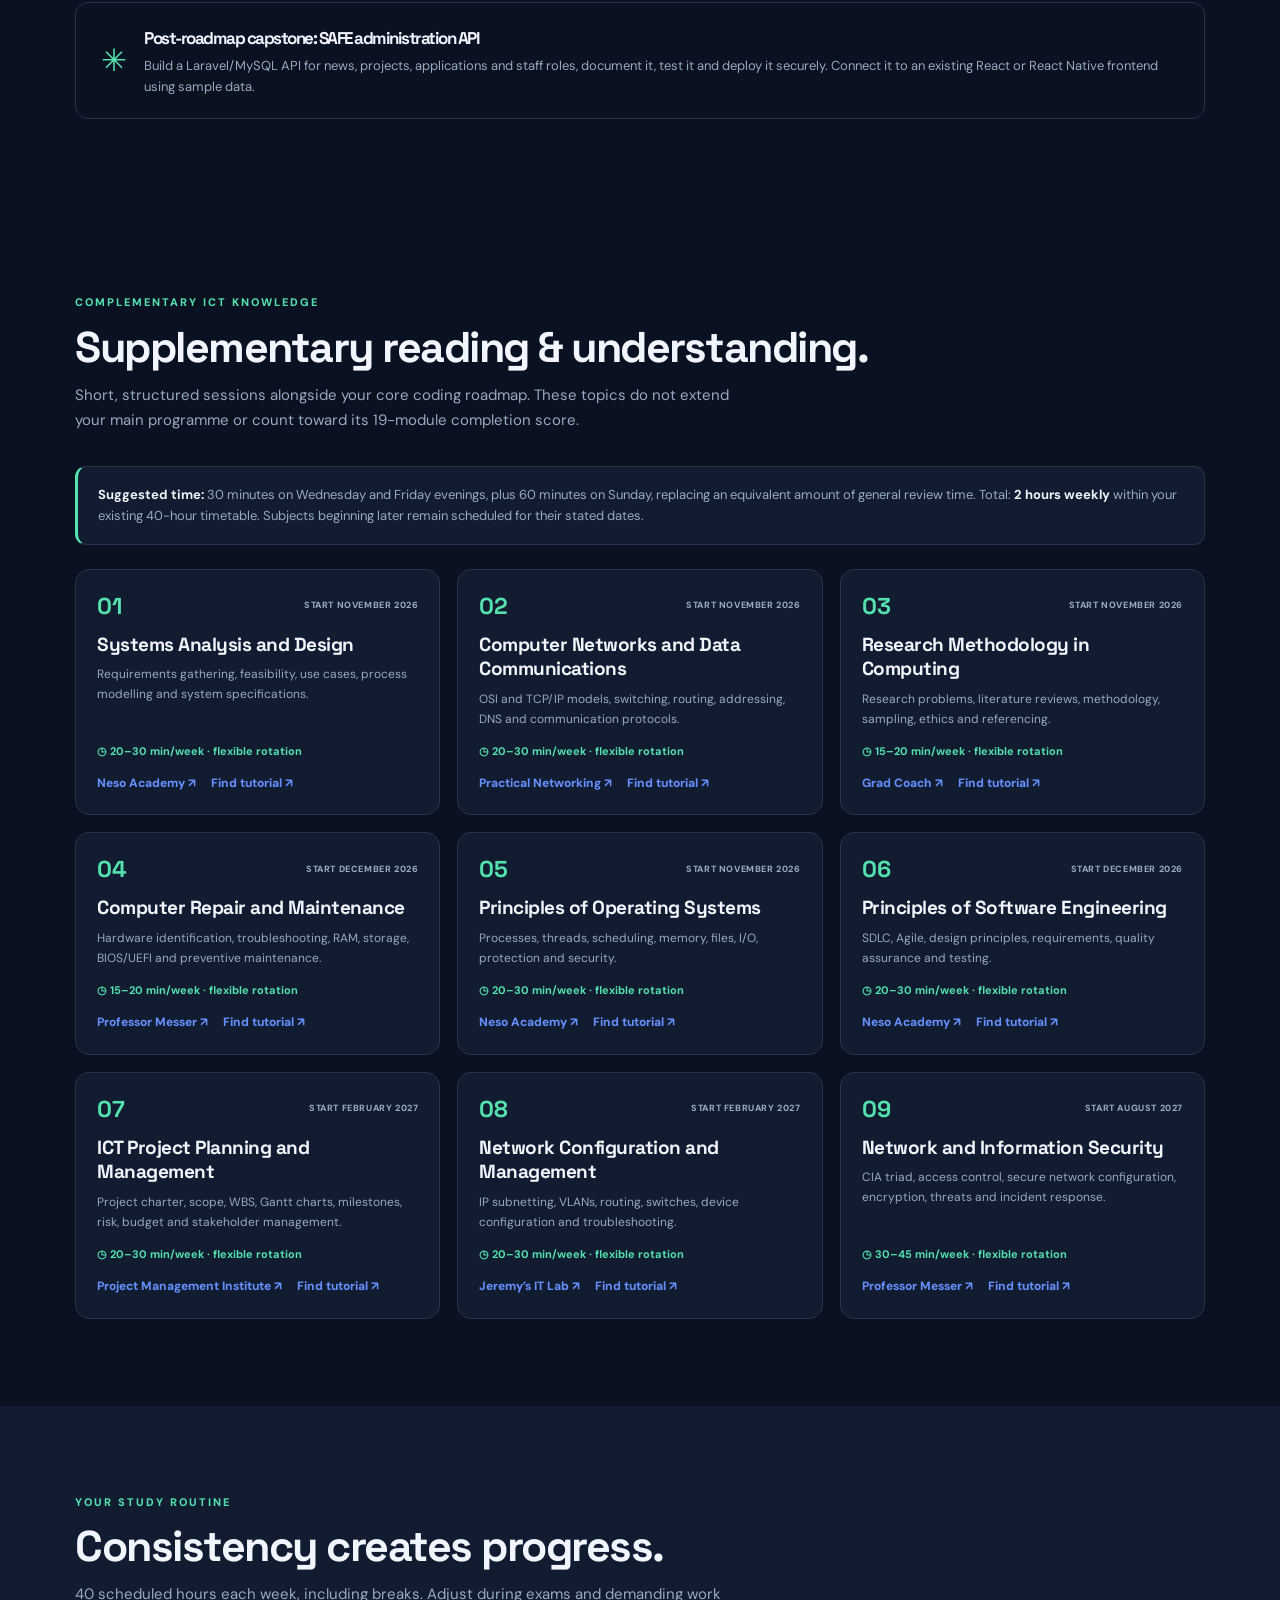
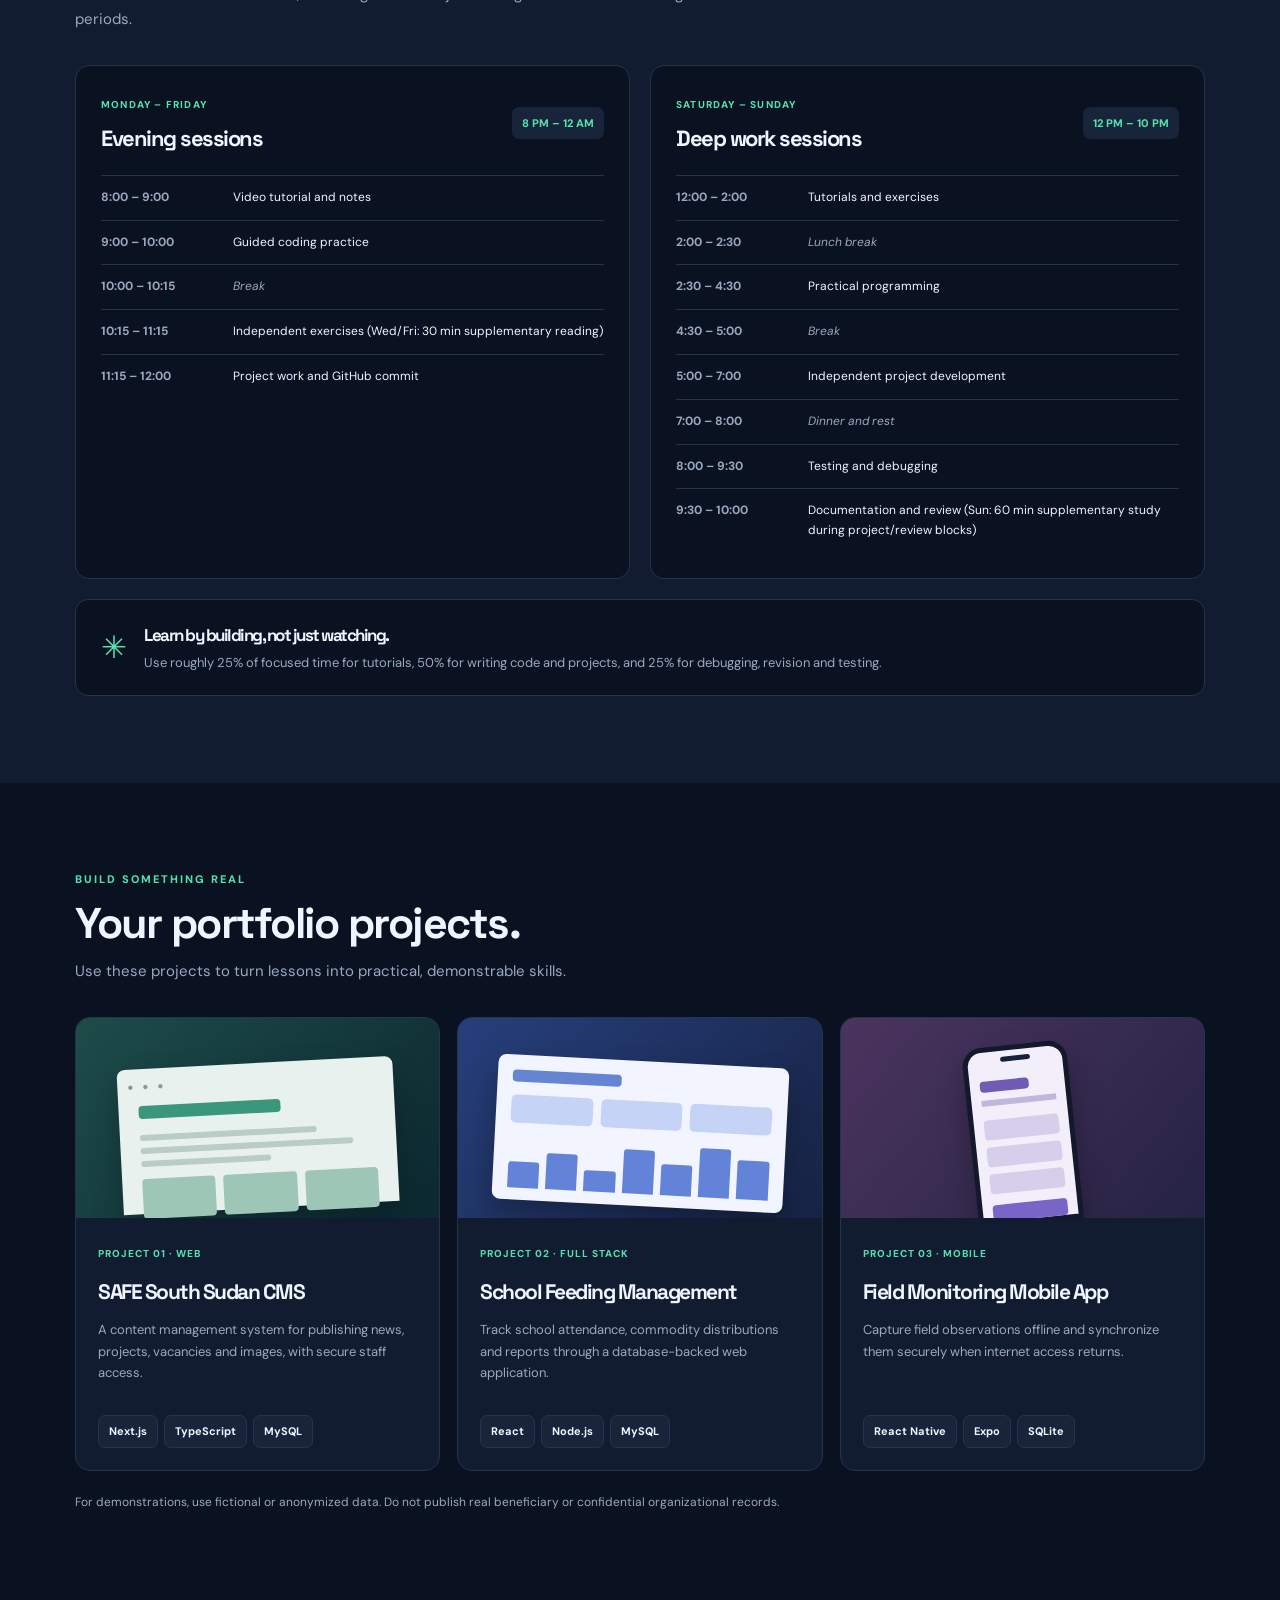
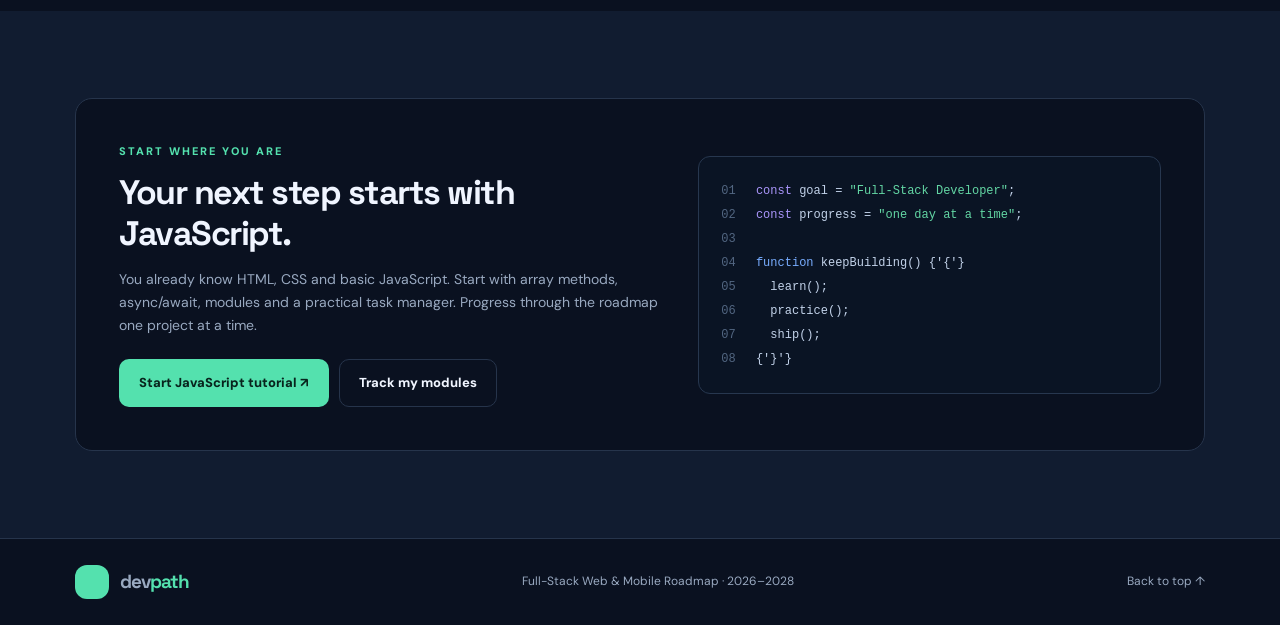
==== commit 173161b0: "Update index.html" ====
--- a/index.html
+++ b/index.html
@@ -9,7 +9,9 @@
       content="A personalized intensive full-stack web and mobile development roadmap, November 2026 to October 2027."
     />
     <title>Developer Roadmap | Web + Mobile 2026–2027</title>
-    <link rel="icon" type="image/svg+xml" href="favicon.svg" />
+    <link rel="icon" href="https://seekicon.com/free-icon-download/dev_1.svg" />
+    <link rel="preload" as="image" href="hero1.png" />
+    <link rel="preload" as="image" href="hero2.png" />
     <link rel="stylesheet" href="styles.css" />
     <script src="script.js" defer></script>
   </head>
@@ -18,7 +20,10 @@
     <header class="site-header">
       <div class="container nav">
         <a href="#home" class="brand" aria-label="Roadmap home"
-          ><span class="brand-mark">&lt;/&gt;</span
+          ><span class="brand-mark"
+            ><img
+              src="https://seekicon.com/free-icon-download/dev_1.svg"
+              alt="" /></span
           ><span
             >dev<span class="brand-accent">path</span
             ><small>PERSONAL LEARNING ROADMAP</small></span
@@ -49,7 +54,7 @@
         <div class="container hero-grid">
           <div class="hero-copy">
             <div class="eyebrow">
-              <span class="pulse"></span> 12-MONTH LEARNING JOURNEY
+              <span class="pulse"></span> YOUR 12-MONTH LEARNING JOURNEY
               <span class="eyebrow-sep">/</span> 2026–2027
             </div>
             <h1>From websites to <span>full-stack</span> &amp; mobile apps.</h1>
@@ -85,16 +90,17 @@
               <div id="heroProgress" class="progress-fill"></div>
             </div>
             <div class="progress-foot">
-              <span id="heroCount">2 of 18 modules completed</span
+              <span id="heroCount">2 of 19 modules completed</span
               ><span>Oct 2027 goal</span>
             </div>
             <div class="panel-divider"></div>
             <div class="stack-label">YOUR CORE TECH STACK</div>
             <div class="stack-pills">
               <span>HTML5</span><span>CSS3</span><span>JavaScript</span
-              ><span>TypeScript</span><span>React</span><span>Next.js</span
-              ><span>Node.js</span><span>MySQL</span><span>Python</span
-              ><span>React Native</span><span>Expo</span>
+              ><span>Git &amp; GitHub</span><span>TypeScript</span
+              ><span>React</span><span>Next.js</span><span>Node.js</span
+              ><span>MySQL</span><span>Python</span><span>React Native</span
+              ><span>Expo</span>
             </div>
             <div class="panel-note">
               <span>✦</span> Your progress is saved automatically on this
@@ -116,7 +122,7 @@
           </div>
           <div class="stat-grid">
             <article class="stat">
-              <span class="stat-icon">▦</span><strong>18</strong
+              <span class="stat-icon">▦</span><strong>19</strong
               ><span>Learning modules</span>
             </article>
             <article class="stat">
@@ -176,10 +182,12 @@
           <div class="section-heading split">
             <div>
               <div class="kicker">THE LEARNING PATH</div>
-              <h2>18 modules. Step by step.</h2>
+              <h2>19 modules. Step by step.</h2>
               <p>
-                HTML5 and CSS3 are already completed. Every module includes
-                topics, a recommended YouTube channel and a practical outcome.
+                HTML5 and CSS3 are already completed. Learn Git and GitHub
+                alongside JavaScript using both SuperSimpleDev videos. Every
+                module includes topics, a recommended YouTube channel and a
+                practical outcome.
               </p>
             </div>
             <button class="btn btn-subtle" id="resetProgress" type="button">
@@ -188,9 +196,9 @@
           </div>
           <div class="filters" role="group" aria-label="Filter modules">
             <button class="filter active" data-filter="all" aria-pressed="true">
-              All modules <span>18</span></button
+              All modules <span>19</span></button
             ><button class="filter" data-filter="web" aria-pressed="false">
-              Web development <span>12</span></button
+              Web development <span>13</span></button
             ><button class="filter" data-filter="mobile" aria-pressed="false">
               Mobile apps <span>5</span></button
             ><button
@@ -271,7 +279,7 @@
             <p>
               Short, structured sessions alongside your core coding roadmap.
               These topics do not extend your main programme or count toward its
-              18-module completion score.
+              19-module completion score.
             </p>
           </div>
           <div class="supplement-note">
@@ -511,7 +519,10 @@
     <footer class="footer">
       <div class="container footer-inner">
         <div class="brand footer-brand">
-          <span class="brand-mark">&lt;/&gt;</span
+          <span class="brand-mark"
+            ><img
+              src="https://seekicon.com/free-icon-download/dev_1.svg"
+              alt="" /></span
           ><span>dev<span class="brand-accent">path</span></span>
         </div>
         <span>Full-Stack Web &amp; Mobile Roadmap · 2026–2028</span
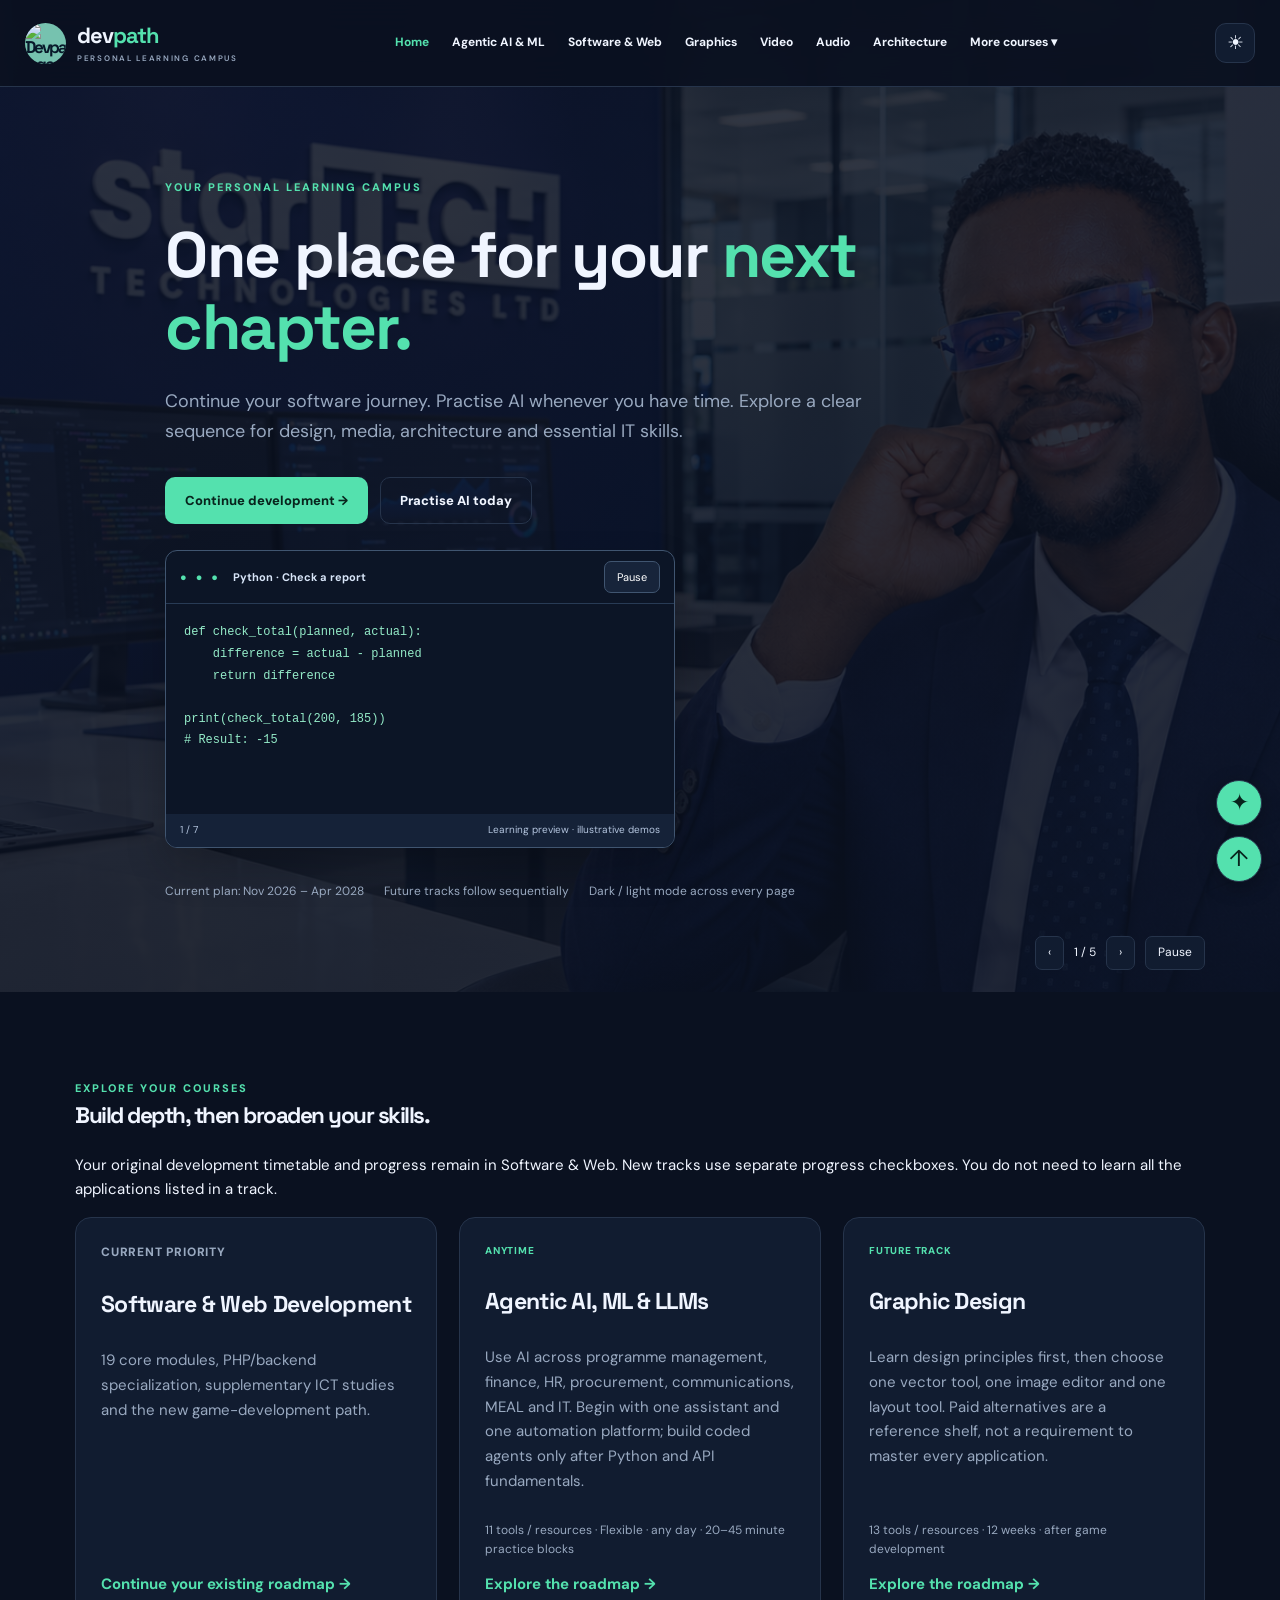
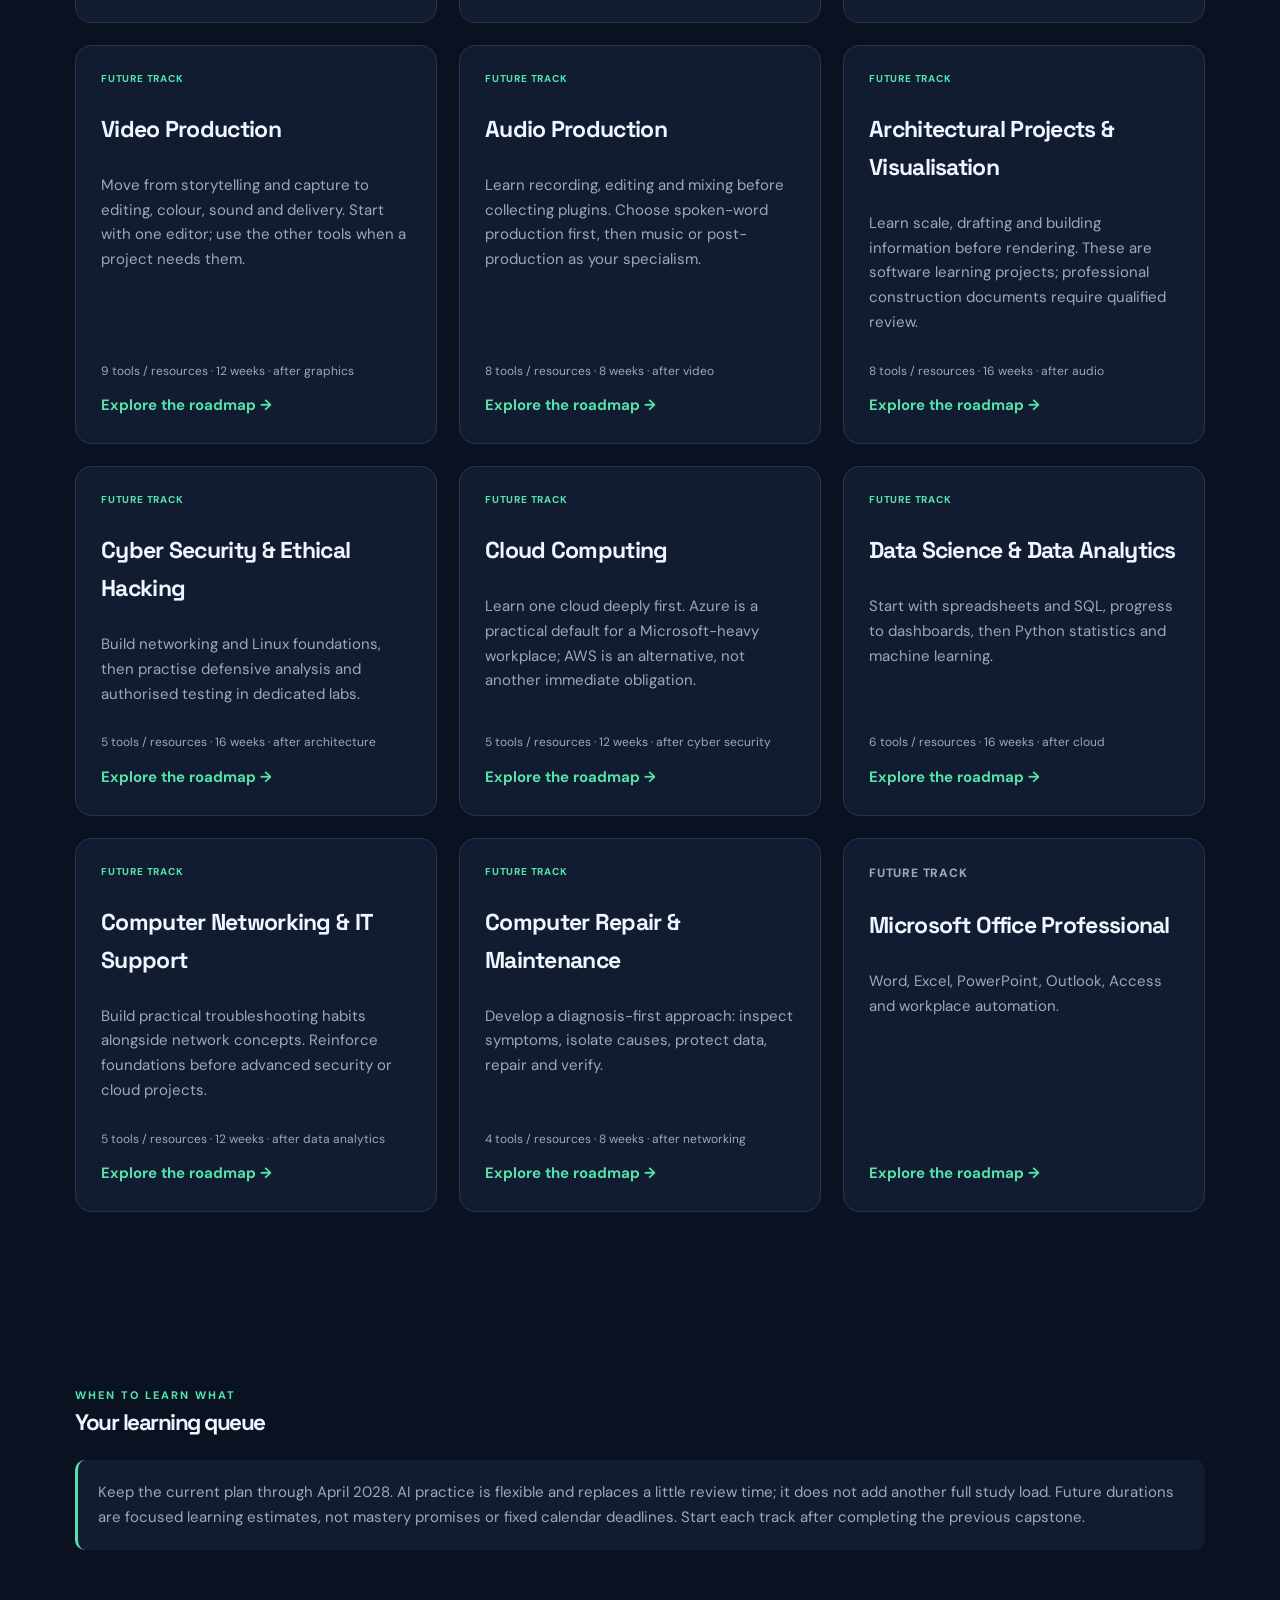
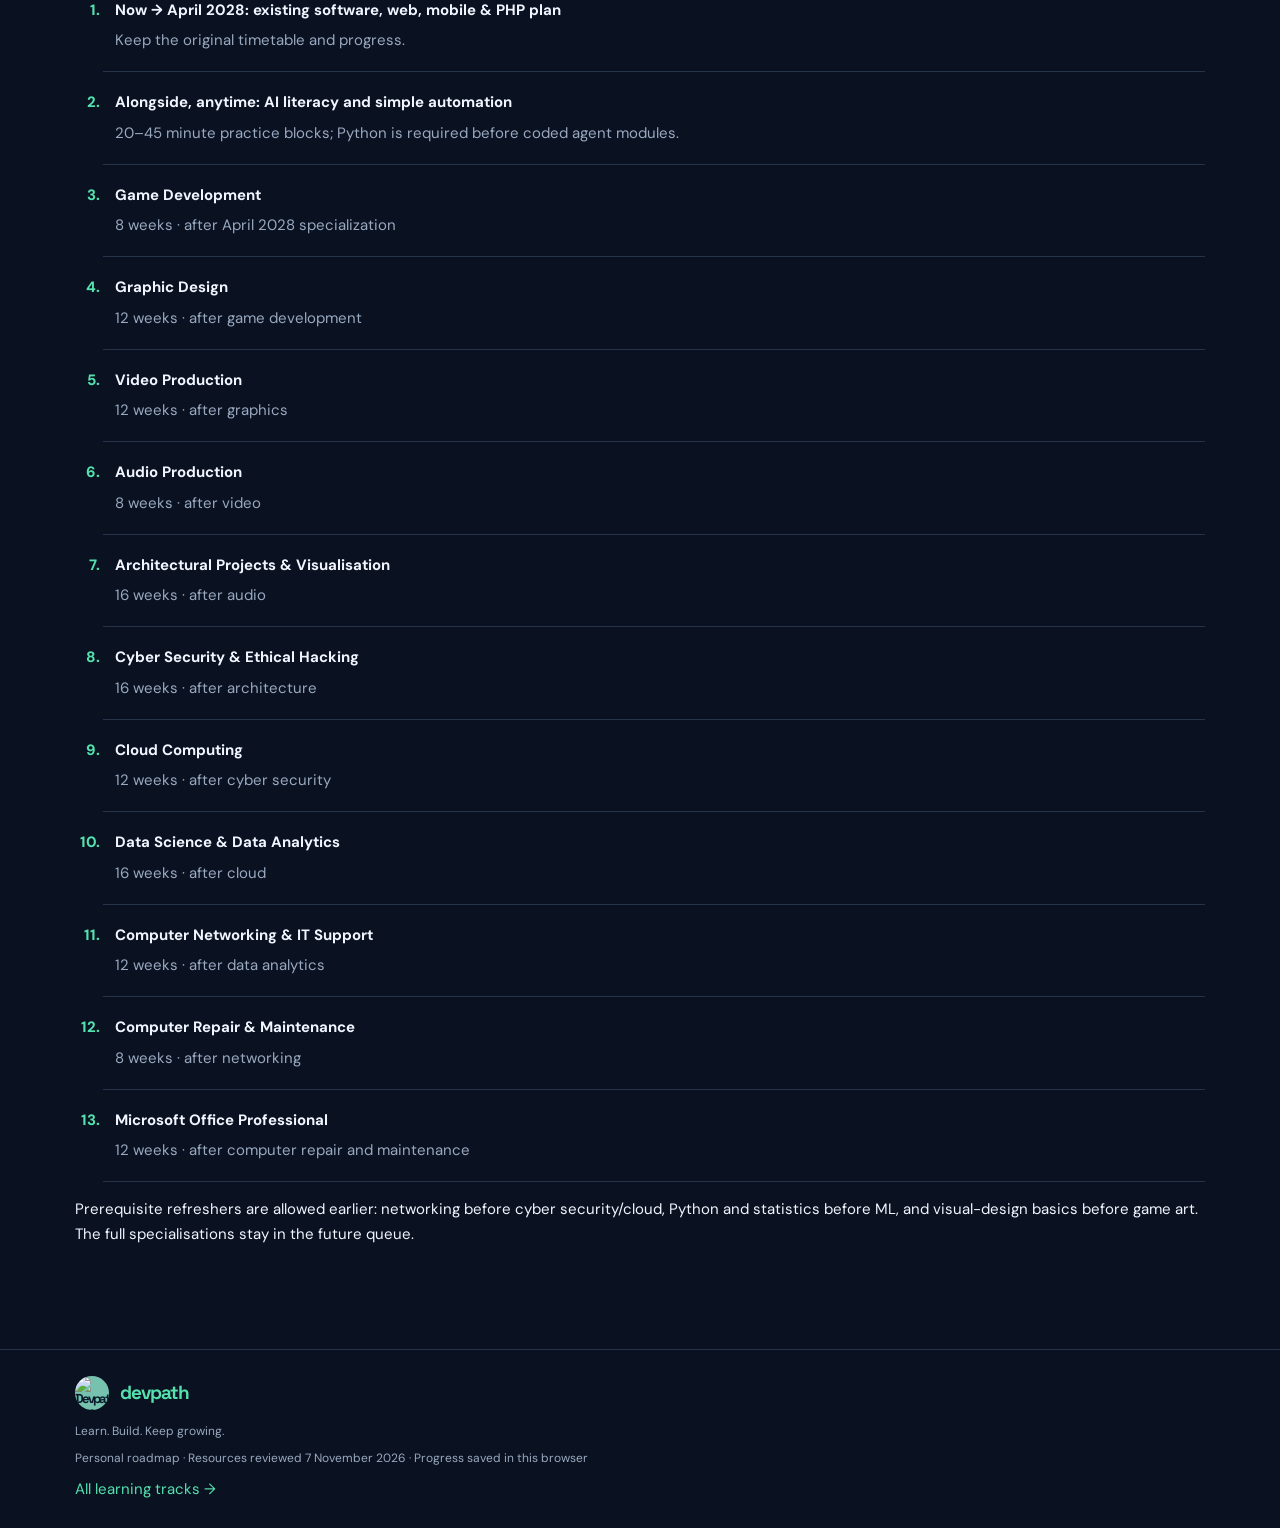
==== commit abb1bf92: "Add files via upload" ====
--- a/index.html
+++ b/index.html
@@ -2,532 +2,385 @@
 <html lang="en">
   <head>
     <meta charset="UTF-8" />
-    <meta name="viewport" content="width=device-width, initial-scale=1" />
+    <meta name="viewport" content="width=device-width,initial-scale=1" />
     <meta name="theme-color" content="#0b1426" />
-    <meta
-      name="description"
-      content="A personalized intensive full-stack web and mobile development roadmap, November 2026 to October 2027."
-    />
-    <title>Developer Roadmap | Web + Mobile 2026–2027</title>
+    <title>Home · Learning Campus | Devpath</title>
     <link rel="icon" href="https://seekicon.com/free-icon-download/dev_1.svg" />
     <link rel="preload" as="image" href="hero1.png" />
     <link rel="preload" as="image" href="hero2.png" />
     <link rel="stylesheet" href="styles.css" />
-    <script src="script.js" defer></script>
+    <link rel="stylesheet" href="hub.css" />
+    <script src="common.js" defer></script>
   </head>
   <body>
     <a class="skip" href="#main">Skip to content</a>
     <header class="site-header">
-      <div class="container nav">
-        <a href="#home" class="brand" aria-label="Roadmap home"
+      <div class="container hub-nav">
+        <a href="index.html" class="brand"
           ><span class="brand-mark"
             ><img
               src="https://seekicon.com/free-icon-download/dev_1.svg"
-              alt="" /></span
+              alt="Devpath logo"
+              width="34"
+              height="34" /></span
           ><span
             >dev<span class="brand-accent">path</span
-            ><small>PERSONAL LEARNING ROADMAP</small></span
+            ><small>PERSONAL LEARNING CAMPUS</small></span
           ></a
+        ><button
+          id="menuToggle"
+          class="icon-btn"
+          aria-label="Open navigation"
+          aria-expanded="false"
+          aria-controls="hubMenu"
         >
-        <nav class="nav-links" aria-label="Main navigation">
-          <a href="#overview">Overview</a><a href="#modules">Modules</a
-          ><a href="#specialization">Next phase</a
-          ><a href="#supplementary">Supplementary</a
-          ><a href="#schedule">Schedule</a><a href="#projects">Projects</a>
+          ☰
+        </button>
+        <nav id="hubMenu" aria-label="Main navigation">
+          <a href="index.html">Home</a><a href="ai.html">Agentic AI &amp; ML</a
+          ><a href="software.html">Software &amp; Web</a
+          ><a href="graphics.html">Graphics</a><a href="video.html">Video</a
+          ><a href="audio.html">Audio</a
+          ><a href="architecture.html">Architecture</a>
+          <div class="nav-dropdown">
+            <button
+              id="moreToggle"
+              aria-expanded="false"
+              aria-controls="moreMenu"
+            >
+              More courses ▾
+            </button>
+            <div id="moreMenu" class="dropdown-panel">
+              <a href="cybersecurity.html"
+                >Cyber Security &amp; Ethical Hacking</a
+              ><a href="cloud.html">Cloud Computing</a
+              ><a href="data.html">Data Science &amp; Analytics</a
+              ><a href="networking.html">Networking &amp; IT Support</a
+              ><a href="repair.html">Computer Repair &amp; Maintenance</a
+              ><a href="office.html">Microsoft Office Professional</a>
+            </div>
+          </div>
         </nav>
-        <div class="nav-actions">
-          <button
-            id="themeToggle"
-            class="icon-btn"
-            type="button"
-            aria-label="Toggle light or dark mode"
-          >
-            ☀</button
-          ><a class="btn btn-primary nav-cta" href="#modules"
-            >My progress <span>↗</span></a
-          >
-        </div>
+        <button
+          id="themeToggle"
+          class="icon-btn"
+          aria-label="Toggle light or dark mode"
+        >
+          ☀
+        </button>
       </div>
     </header>
     <main id="main">
-      <section id="home" class="hero">
-        <div class="container hero-grid">
-          <div class="hero-copy">
-            <div class="eyebrow">
-              <span class="pulse"></span> YOUR 12-MONTH LEARNING JOURNEY
-              <span class="eyebrow-sep">/</span> 2026–2027
+      <section id="home" class="hero hub-hero home-slideshow">
+        <div class="hero-slides" aria-hidden="true">
+          <div
+            class="hero-slide"
+            style="--slide-image: url(&quot;hero1.png&quot;)"
+          ></div>
+          <div
+            class="hero-slide"
+            style="--slide-image: url(&quot;hero2.png&quot;)"
+          ></div>
+          <div
+            class="hero-slide"
+            style="--slide-image: url(&quot;hero3.png&quot;)"
+          ></div>
+          <div
+            class="hero-slide"
+            style="--slide-image: url(&quot;hero4.png&quot;)"
+          ></div>
+          <div
+            class="hero-slide"
+            style="--slide-image: url(&quot;hero5.png&quot;)"
+          ></div>
+        </div>
+        <div class="container">
+          <div class="eyebrow">YOUR PERSONAL LEARNING CAMPUS</div>
+          <h1>One place for your <span>next chapter.</span></h1>
+          <p>
+            Continue your software journey. Practise AI whenever you have time.
+            Explore a clear sequence for design, media, architecture and
+            essential IT skills.
+          </p>
+          <div class="hero-buttons">
+            <a class="btn btn-primary" href="software.html"
+              >Continue development →</a
+            ><a class="btn btn-outline" href="ai.html">Practise AI today</a>
+          </div>
+          <div
+            class="demo-screen"
+            aria-label="Animated examples of learning projects"
+          >
+            <div class="demo-top">
+              <span>● ● ●</span
+              ><strong id="demoTitle">Python · Report check</strong
+              ><button
+                id="demoPause"
+                type="button"
+                aria-label="Pause learning preview"
+              >
+                Pause
+              </button>
             </div>
-            <h1>From websites to <span>full-stack</span> &amp; mobile apps.</h1>
-            <p>
-              A practical, intensive learning roadmap designed around your
-              schedule. Master modern web development, build real applications,
-              and move into cross-platform mobile development.
-            </p>
-            <div class="hero-buttons">
-              <a href="#modules" class="btn btn-primary"
-                >Explore the roadmap <span>→</span></a
-              ><a href="#schedule" class="btn btn-outline"
-                >View weekly schedule</a
-              >
+            <div id="demoCanvas" class="demo-canvas"></div>
+            <div class="demo-bottom">
+              <span id="demoCount">1 / 7</span
+              ><span>Learning preview · illustrative demos</span>
             </div>
-            <div class="hero-foot">
-              <span>◉ Starting 2 Nov 2026</span><span>◷ 40 hours / week</span
-              ><span>⌁ CAT (UTC+2)</span>
-            </div>
-          </div>
-          <div class="hero-panel">
-            <div class="panel-top">
-              <span class="panel-label">YOUR LEARNING DASHBOARD</span
-              ><span class="live-pill">● IN PROGRESS</span>
-            </div>
-            <div class="panel-title">Full-Stack Developer</div>
-            <p>Web + Mobile specialization</p>
-            <div class="progress-top">
-              <span>Overall completion</span
-              ><strong id="heroPercent">0%</strong>
-            </div>
-            <div class="progress-track">
-              <div id="heroProgress" class="progress-fill"></div>
-            </div>
-            <div class="progress-foot">
-              <span id="heroCount">2 of 19 modules completed</span
-              ><span>Oct 2027 goal</span>
-            </div>
-            <div class="panel-divider"></div>
-            <div class="stack-label">YOUR CORE TECH STACK</div>
-            <div class="stack-pills">
-              <span>HTML5</span><span>CSS3</span><span>JavaScript</span
-              ><span>Git &amp; GitHub</span><span>TypeScript</span
-              ><span>React</span><span>Next.js</span><span>Node.js</span
-              ><span>MySQL</span><span>Python</span><span>React Native</span
-              ><span>Expo</span>
-            </div>
-            <div class="panel-note">
-              <span>✦</span> Your progress is saved automatically on this
-              device.
-            </div>
+          </div>
+          <div class="hero-foot">
+            <span>Current plan: Nov 2026 – Apr 2028</span
+            ><span>Future tracks follow sequentially</span
+            ><span>Dark / light mode across every page</span>
           </div>
         </div>
       </section>
-      <section id="overview" class="section overview-section">
+      <section class="section">
         <div class="container">
-          <div class="section-heading">
-            <div>
-              <div class="kicker">THE BIG PICTURE</div>
-              <h2>Your journey, at a glance.</h2>
-              <p>
-                One clear path. Real projects. Skills that build on each other.
-              </p>
-            </div>
-          </div>
-          <div class="stat-grid">
-            <article class="stat">
-              <span class="stat-icon">▦</span><strong>19</strong
-              ><span>Learning modules</span>
-            </article>
-            <article class="stat">
-              <span class="stat-icon">◷</span
-              ><strong>40<span class="unit">hrs</span></strong
-              ><span>Weekly study allocation</span>
-            </article>
-            <article class="stat">
-              <span class="stat-icon">⌘</span><strong>3</strong
-              ><span>Portfolio projects</span>
-            </article>
-            <article class="stat">
-              <span class="stat-icon">◎</span
-              ><strong>12<span class="unit">mo</span></strong
-              ><span>Roadmap duration</span>
-            </article>
-          </div>
-          <div class="path-section">
-            <div class="path-heading">
-              <h3>Three stages. One destination.</h3>
-              <span>Nov 2026 – Oct 2027</span>
-            </div>
-            <div class="path-grid">
-              <article class="path-card">
-                <div class="path-no">01 <span>6 MONTHS</span></div>
-                <h3>Full-Stack Web</h3>
-                <p>
-                  JavaScript, TypeScript, React, Next.js, APIs, MySQL, Python
-                  and deployment.
-                </p>
-                <div class="path-tag blue">NOV 2026 – MAY 2027</div>
-              </article>
-              <article class="path-card">
-                <div class="path-no">02 <span>3 MONTHS</span></div>
-                <h3>Mobile Development</h3>
-                <p>
-                  React Native, Expo, mobile navigation, offline storage and
-                  Android builds.
-                </p>
-                <div class="path-tag green">MAY – AUG 2027</div>
-              </article>
-              <article class="path-card">
-                <div class="path-no">03 <span>3 MONTHS</span></div>
-                <h3>Portfolio &amp; Growth</h3>
-                <p>
-                  Improve real applications, strengthen engineering skills and
-                  publish your work.
-                </p>
-                <div class="path-tag amber">AUG – OCT 2027</div>
-              </article>
-            </div>
+          <div class="kicker">EXPLORE YOUR COURSES</div>
+          <h2>Build depth, then broaden your skills.</h2>
+          <p>
+            Your original development timetable and progress remain in Software
+            &amp; Web. New tracks use separate progress checkboxes. You do not
+            need to learn all the applications listed in a track.
+          </p>
+          <div class="home-grid">
+            <a class="overview-card" href="software.html"
+              ><span class="badge">CURRENT PRIORITY</span>
+              <h3>Software &amp; Web Development</h3>
+              <p>
+                19 core modules, PHP/backend specialization, supplementary ICT
+                studies and the new game-development path.
+              </p>
+              <strong>Continue your existing roadmap →</strong></a
+            ><a class="overview-card" href="ai.html"
+              ><span class="badge">ANYTIME</span>
+              <h3>Agentic AI, ML & LLMs</h3>
+              <p>
+                Use AI across programme management, finance, HR, procurement,
+                communications, MEAL and IT. Begin with one assistant and one
+                automation platform; build coded agents only after Python and
+                API fundamentals.
+              </p>
+              <span
+                >11 tools / resources · Flexible · any day · 20–45 minute
+                practice blocks</span
+              ><strong>Explore the roadmap →</strong></a
+            ><a class="overview-card" href="graphics.html"
+              ><span class="badge">FUTURE TRACK</span>
+              <h3>Graphic Design</h3>
+              <p>
+                Learn design principles first, then choose one vector tool, one
+                image editor and one layout tool. Paid alternatives are a
+                reference shelf, not a requirement to master every application.
+              </p>
+              <span
+                >13 tools / resources · 12 weeks · after game development</span
+              ><strong>Explore the roadmap →</strong></a
+            ><a class="overview-card" href="video.html"
+              ><span class="badge">FUTURE TRACK</span>
+              <h3>Video Production</h3>
+              <p>
+                Move from storytelling and capture to editing, colour, sound and
+                delivery. Start with one editor; use the other tools when a
+                project needs them.
+              </p>
+              <span>9 tools / resources · 12 weeks · after graphics</span
+              ><strong>Explore the roadmap →</strong></a
+            ><a class="overview-card" href="audio.html"
+              ><span class="badge">FUTURE TRACK</span>
+              <h3>Audio Production</h3>
+              <p>
+                Learn recording, editing and mixing before collecting plugins.
+                Choose spoken-word production first, then music or
+                post-production as your specialism.
+              </p>
+              <span>8 tools / resources · 8 weeks · after video</span
+              ><strong>Explore the roadmap →</strong></a
+            ><a class="overview-card" href="architecture.html"
+              ><span class="badge">FUTURE TRACK</span>
+              <h3>Architectural Projects & Visualisation</h3>
+              <p>
+                Learn scale, drafting and building information before rendering.
+                These are software learning projects; professional construction
+                documents require qualified review.
+              </p>
+              <span>8 tools / resources · 16 weeks · after audio</span
+              ><strong>Explore the roadmap →</strong></a
+            ><a class="overview-card" href="cybersecurity.html"
+              ><span class="badge">FUTURE TRACK</span>
+              <h3>Cyber Security & Ethical Hacking</h3>
+              <p>
+                Build networking and Linux foundations, then practise defensive
+                analysis and authorised testing in dedicated labs.
+              </p>
+              <span>5 tools / resources · 16 weeks · after architecture</span
+              ><strong>Explore the roadmap →</strong></a
+            ><a class="overview-card" href="cloud.html"
+              ><span class="badge">FUTURE TRACK</span>
+              <h3>Cloud Computing</h3>
+              <p>
+                Learn one cloud deeply first. Azure is a practical default for a
+                Microsoft-heavy workplace; AWS is an alternative, not another
+                immediate obligation.
+              </p>
+              <span>5 tools / resources · 12 weeks · after cyber security</span
+              ><strong>Explore the roadmap →</strong></a
+            ><a class="overview-card" href="data.html"
+              ><span class="badge">FUTURE TRACK</span>
+              <h3>Data Science & Data Analytics</h3>
+              <p>
+                Start with spreadsheets and SQL, progress to dashboards, then
+                Python statistics and machine learning.
+              </p>
+              <span>6 tools / resources · 16 weeks · after cloud</span
+              ><strong>Explore the roadmap →</strong></a
+            ><a class="overview-card" href="networking.html"
+              ><span class="badge">FUTURE TRACK</span>
+              <h3>Computer Networking & IT Support</h3>
+              <p>
+                Build practical troubleshooting habits alongside network
+                concepts. Reinforce foundations before advanced security or
+                cloud projects.
+              </p>
+              <span>5 tools / resources · 12 weeks · after data analytics</span
+              ><strong>Explore the roadmap →</strong></a
+            ><a class="overview-card" href="repair.html"
+              ><span class="badge">FUTURE TRACK</span>
+              <h3>Computer Repair & Maintenance</h3>
+              <p>
+                Develop a diagnosis-first approach: inspect symptoms, isolate
+                causes, protect data, repair and verify.
+              </p>
+              <span>4 tools / resources · 8 weeks · after networking</span
+              ><strong>Explore the roadmap →</strong></a
+            ><a class="overview-card" href="office.html"
+              ><span class="badge">FUTURE TRACK</span>
+              <h3>Microsoft Office Professional</h3>
+              <p>
+                Word, Excel, PowerPoint, Outlook, Access and workplace
+                automation.
+              </p>
+              <strong>Explore the roadmap →</strong></a
+            >
           </div>
         </div>
       </section>
-      <section id="modules" class="section modules-section">
+      <section class="section">
         <div class="container">
-          <div class="section-heading split">
-            <div>
-              <div class="kicker">THE LEARNING PATH</div>
-              <h2>19 modules. Step by step.</h2>
-              <p>
-                HTML5 and CSS3 are already completed. Learn Git and GitHub
-                alongside JavaScript using both SuperSimpleDev videos. Every
-                module includes topics, a recommended YouTube channel and a
-                practical outcome.
-              </p>
-            </div>
-            <button class="btn btn-subtle" id="resetProgress" type="button">
-              ↺ Reset progress
-            </button>
-          </div>
-          <div class="filters" role="group" aria-label="Filter modules">
-            <button class="filter active" data-filter="all" aria-pressed="true">
-              All modules <span>19</span></button
-            ><button class="filter" data-filter="web" aria-pressed="false">
-              Web development <span>13</span></button
-            ><button class="filter" data-filter="mobile" aria-pressed="false">
-              Mobile apps <span>5</span></button
-            ><button
-              class="filter"
-              data-filter="portfolio"
-              aria-pressed="false"
-            >
-              Portfolio <span>1</span>
-            </button>
-          </div>
-          <div class="completed-intro">
-            ✓ HTML5 and CSS3 are marked complete based on your existing
-            experience. You can still revisit their tutorials anytime.
-          </div>
-          <div id="moduleGrid" class="module-grid"></div>
-        </div>
-      </section>
-      <section id="specialization" class="section specialization-section">
-        <div class="container">
-          <div class="section-heading split">
-            <div>
-              <div class="kicker">
-                AFTER THE CURRENT ROADMAP · NOV 2027 – APR 2028
-              </div>
-              <h2>
-                Your next specialization: PHP, Laravel &amp; advanced backend
-                skills.
-              </h2>
-              <p>
-                Complete the existing web and mobile roadmap first. This
-                optional six-month phase adds a second backend ecosystem and
-                practical production skills without changing your current study
-                plan.
-              </p>
-            </div>
-            <span class="phase-label">PHASE 04 · 6 MONTHS</span>
-          </div>
-          <div class="specialization-intro">
-            <div>
-              <strong>7 advanced modules</strong
-              ><span>November 2027 – April 2028</span>
-            </div>
-            <div>
-              <strong id="specializationPercent">0%</strong
-              ><span id="specializationCount">0 of 7 completed</span>
-            </div>
-          </div>
-          <div class="specialization-track">
-            <div id="specializationProgress"></div>
-          </div>
-          <div class="supplement-note">
-            <strong>Recommended approach:</strong> PHP and Laravel are an
-            alternative backend path, not a replacement for your existing
-            Node.js and Next.js skills. Keep using MySQL. Allocate the same
-            existing study timetable after October 2027, and advance when you
-            can build each project independently.
-          </div>
-          <div id="specializationGrid" class="module-grid"></div>
-          <div class="method-banner">
-            <div class="method-icon">✳</div>
-            <div>
-              <h3>Post-roadmap capstone: SAFE administration API</h3>
-              <p>
-                Build a Laravel/MySQL API for news, projects, applications and
-                staff roles, document it, test it and deploy it securely.
-                Connect it to an existing React or React Native frontend using
-                sample data.
-              </p>
-            </div>
-          </div>
-        </div>
-      </section>
-      <section id="supplementary" class="section supplementary-section">
-        <div class="container">
-          <div class="section-heading">
-            <div class="kicker">COMPLEMENTARY ICT KNOWLEDGE</div>
-            <h2>Supplementary reading &amp; understanding.</h2>
-            <p>
-              Short, structured sessions alongside your core coding roadmap.
-              These topics do not extend your main programme or count toward its
-              19-module completion score.
-            </p>
-          </div>
-          <div class="supplement-note">
-            <strong>Suggested time:</strong> 30 minutes on Wednesday and Friday
-            evenings, plus 60 minutes on Sunday, replacing an equivalent amount
-            of general review time. Total:
-            <strong>2 hours weekly</strong> within your existing 40-hour
-            timetable. Subjects beginning later remain scheduled for their
-            stated dates.
-          </div>
-          <div id="supplementGrid" class="supplement-grid"></div>
-        </div>
-      </section>
-      <section id="schedule" class="section schedule-section">
-        <div class="container">
-          <div class="section-heading">
-            <div class="kicker">YOUR STUDY ROUTINE</div>
-            <h2>Consistency creates progress.</h2>
-            <p>
-              40 scheduled hours each week, including breaks. Adjust during
-              exams and demanding work periods.
-            </p>
-          </div>
-          <div class="schedule-grid">
-            <article class="schedule-card">
-              <div class="schedule-head">
-                <div>
-                  <span class="schedule-overline">MONDAY – FRIDAY</span>
-                  <h3>Evening sessions</h3>
-                </div>
-                <div class="time-pill">8 PM – 12 AM</div>
-              </div>
-              <div class="schedule-rows">
-                <div>
-                  <time>8:00 – 9:00</time><span>Video tutorial and notes</span>
-                </div>
-                <div>
-                  <time>9:00 – 10:00</time><span>Guided coding practice</span>
-                </div>
-                <div class="break">
-                  <time>10:00 – 10:15</time><span>Break</span>
-                </div>
-                <div>
-                  <time>10:15 – 11:15</time
-                  ><span
-                    >Independent exercises (Wed/Fri: 30 min supplementary
-                    reading)</span
-                  >
-                </div>
-                <div>
-                  <time>11:15 – 12:00</time
-                  ><span>Project work and GitHub commit</span>
-                </div>
-              </div>
-            </article>
-            <article class="schedule-card">
-              <div class="schedule-head">
-                <div>
-                  <span class="schedule-overline">SATURDAY – SUNDAY</span>
-                  <h3>Deep work sessions</h3>
-                </div>
-                <div class="time-pill">12 PM – 10 PM</div>
-              </div>
-              <div class="schedule-rows">
-                <div>
-                  <time>12:00 – 2:00</time><span>Tutorials and exercises</span>
-                </div>
-                <div class="break">
-                  <time>2:00 – 2:30</time><span>Lunch break</span>
-                </div>
-                <div>
-                  <time>2:30 – 4:30</time><span>Practical programming</span>
-                </div>
-                <div class="break">
-                  <time>4:30 – 5:00</time><span>Break</span>
-                </div>
-                <div>
-                  <time>5:00 – 7:00</time
-                  ><span>Independent project development</span>
-                </div>
-                <div class="break">
-                  <time>7:00 – 8:00</time><span>Dinner and rest</span>
-                </div>
-                <div>
-                  <time>8:00 – 9:30</time><span>Testing and debugging</span>
-                </div>
-                <div>
-                  <time>9:30 – 10:00</time
-                  ><span
-                    >Documentation and review (Sun: 60 min supplementary study
-                    during project/review blocks)</span
-                  >
-                </div>
-              </div>
-            </article>
-          </div>
-          <div class="method-banner">
-            <div class="method-icon">✳</div>
-            <div>
-              <h3>Learn by building, not just watching.</h3>
-              <p>
-                Use roughly 25% of focused time for tutorials, 50% for writing
-                code and projects, and 25% for debugging, revision and testing.
-              </p>
-            </div>
-          </div>
-        </div>
-      </section>
-      <section id="projects" class="section projects-section">
-        <div class="container">
-          <div class="section-heading">
-            <div class="kicker">BUILD SOMETHING REAL</div>
-            <h2>Your portfolio projects.</h2>
-            <p>
-              Use these projects to turn lessons into practical, demonstrable
-              skills.
-            </p>
-          </div>
-          <div class="project-grid">
-            <article class="project-card">
-              <div class="project-visual visual-safe">
-                <div class="mock-browser">
-                  <div class="mock-dots">● ● ●</div>
-                  <div class="mock-site">
-                    <div class="mock-header"></div>
-                    <div class="mock-lines"><i></i><i></i><i></i></div>
-                    <div class="mock-cards"><i></i><i></i><i></i></div>
-                  </div>
-                </div>
-              </div>
-              <div class="project-content">
-                <span class="project-index">PROJECT 01 · WEB</span>
-                <h3>SAFE South Sudan CMS</h3>
-                <p>
-                  A content management system for publishing news, projects,
-                  vacancies and images, with secure staff access.
-                </p>
-                <div class="project-tech">
-                  <span>Next.js</span><span>TypeScript</span><span>MySQL</span>
-                </div>
-              </div>
-            </article>
-            <article class="project-card">
-              <div class="project-visual visual-school">
-                <div class="mock-dashboard">
-                  <div class="mock-dashboard-top"></div>
-                  <div class="mock-metrics"><i></i><i></i><i></i></div>
-                  <div class="mock-chart">
-                    <b></b><b></b><b></b><b></b><b></b><b></b><b></b>
-                  </div>
-                </div>
-              </div>
-              <div class="project-content">
-                <span class="project-index">PROJECT 02 · FULL STACK</span>
-                <h3>School Feeding Management</h3>
-                <p>
-                  Track school attendance, commodity distributions and reports
-                  through a database-backed web application.
-                </p>
-                <div class="project-tech">
-                  <span>React</span><span>Node.js</span><span>MySQL</span>
-                </div>
-              </div>
-            </article>
-            <article class="project-card">
-              <div class="project-visual visual-mobile">
-                <div class="mock-phone">
-                  <div class="phone-notch"></div>
-                  <div class="phone-title"></div>
-                  <div class="phone-line"></div>
-                  <div class="phone-row"></div>
-                  <div class="phone-row"></div>
-                  <div class="phone-row"></div>
-                  <div class="phone-button"></div>
-                </div>
-              </div>
-              <div class="project-content">
-                <span class="project-index">PROJECT 03 · MOBILE</span>
-                <h3>Field Monitoring Mobile App</h3>
-                <p>
-                  Capture field observations offline and synchronize them
-                  securely when internet access returns.
-                </p>
-                <div class="project-tech">
-                  <span>React Native</span><span>Expo</span><span>SQLite</span>
-                </div>
-              </div>
-            </article>
-          </div>
-          <p class="privacy-note">
-            For demonstrations, use fictional or anonymized data. Do not publish
-            real beneficiary or confidential organizational records.
+          <div class="kicker">WHEN TO LEARN WHAT</div>
+          <h2>Your learning queue</h2>
+          <div class="notice">
+            Keep the current plan through April 2028. AI practice is flexible
+            and replaces a little review time; it does not add another full
+            study load. Future durations are focused learning estimates, not
+            mastery promises or fixed calendar deadlines. Start each track after
+            completing the previous capstone.
+          </div>
+          <ol class="queue">
+            <li>
+              <strong
+                >Now → April 2028: existing software, web, mobile &amp; PHP
+                plan</strong
+              >
+              <p>Keep the original timetable and progress.</p>
+            </li>
+            <li>
+              <strong
+                >Alongside, anytime: AI literacy and simple automation</strong
+              >
+              <p>
+                20–45 minute practice blocks; Python is required before coded
+                agent modules.
+              </p>
+            </li>
+            <li>
+              <a href="software.html#game-development"
+                ><strong>Game Development</strong></a
+              >
+              <p>8 weeks · after April 2028 specialization</p>
+            </li>
+            <li>
+              <a href="graphics.html"><strong>Graphic Design</strong></a>
+              <p>12 weeks · after game development</p>
+            </li>
+            <li>
+              <a href="video.html"><strong>Video Production</strong></a>
+              <p>12 weeks · after graphics</p>
+            </li>
+            <li>
+              <a href="audio.html"><strong>Audio Production</strong></a>
+              <p>8 weeks · after video</p>
+            </li>
+            <li>
+              <a href="architecture.html"
+                ><strong>Architectural Projects & Visualisation</strong></a
+              >
+              <p>16 weeks · after audio</p>
+            </li>
+            <li>
+              <a href="cybersecurity.html"
+                ><strong>Cyber Security & Ethical Hacking</strong></a
+              >
+              <p>16 weeks · after architecture</p>
+            </li>
+            <li>
+              <a href="cloud.html"><strong>Cloud Computing</strong></a>
+              <p>12 weeks · after cyber security</p>
+            </li>
+            <li>
+              <a href="data.html"
+                ><strong>Data Science & Data Analytics</strong></a
+              >
+              <p>16 weeks · after cloud</p>
+            </li>
+            <li>
+              <a href="networking.html"
+                ><strong>Computer Networking & IT Support</strong></a
+              >
+              <p>12 weeks · after data analytics</p>
+            </li>
+            <li>
+              <a href="repair.html"
+                ><strong>Computer Repair & Maintenance</strong></a
+              >
+              <p>8 weeks · after networking</p>
+            </li>
+            <li>
+              <a href="office.html"
+                ><strong>Microsoft Office Professional</strong></a
+              >
+              <p>12 weeks · after computer repair and maintenance</p>
+            </li>
+          </ol>
+          <p>
+            Prerequisite refreshers are allowed earlier: networking before cyber
+            security/cloud, Python and statistics before ML, and visual-design
+            basics before game art. The full specialisations stay in the future
+            queue.
           </p>
-        </div>
-      </section>
-      <section class="section start-section" id="start">
-        <div class="container">
-          <div class="start-card">
-            <div>
-              <div class="kicker">START WHERE YOU ARE</div>
-              <h2>Your next step starts with JavaScript.</h2>
-              <p>
-                You already know HTML, CSS and basic JavaScript. Start with
-                array methods, async/await, modules and a practical task
-                manager. Progress through the roadmap one project at a time.
-              </p>
-              <div class="start-actions">
-                <a
-                  href="https://www.youtube.com/results?search_query=Traversy+Media+Modern+JavaScript+From+The+Beginning"
-                  target="_blank"
-                  rel="noopener noreferrer"
-                  class="btn btn-primary"
-                  >Start JavaScript tutorial ↗</a
-                ><a href="#modules" class="btn btn-outline">Track my modules</a>
-              </div>
-            </div>
-            <div class="start-code" aria-hidden="true">
-              <div>
-                <span>01</span> <em>const</em> goal =
-                <b>"Full-Stack Developer"</b>;
-              </div>
-              <div>
-                <span>02</span> <em>const</em> progress =
-                <b>"one day at a time"</b>;
-              </div>
-              <div><span>03</span></div>
-              <div><span>04</span> <i>function</i> keepBuilding() {'{'}</div>
-              <div><span>05</span> &nbsp; learn();</div>
-              <div><span>06</span> &nbsp; practice();</div>
-              <div><span>07</span> &nbsp; ship();</div>
-              <div><span>08</span> {'}'}</div>
-            </div>
-          </div>
         </div>
       </section>
     </main>
     <footer class="footer">
-      <div class="container footer-inner">
-        <div class="brand footer-brand">
-          <span class="brand-mark"
+      <div class="container">
+        <a href="index.html" class="brand footer-brand"
+          ><span class="brand-mark"
             ><img
               src="https://seekicon.com/free-icon-download/dev_1.svg"
-              alt="" /></span
-          ><span>dev<span class="brand-accent">path</span></span>
-        </div>
-        <span>Full-Stack Web &amp; Mobile Roadmap · 2026–2028</span
-        ><a href="#home">Back to top ↑</a>
+              alt="Devpath logo"
+              width="34"
+              height="34" /></span
+          ><span>dev<span class="brand-accent">path</span></span></a
+        >
+        <p>Learn. Build. Keep growing.</p>
+        <p>
+          Personal roadmap · Resources reviewed 7 November 2026 · Progress saved
+          in this browser
+        </p>
+        <a href="index.html">All learning tracks →</a>
       </div>
     </footer>
+    <script src="experience.js" defer></script>
   </body>
 </html>
--- a/styles.css
+++ b/styles.css
@@ -1,1266 +1,33 @@
-@import url("https://fonts.googleapis.com/css2?family=DM+Sans:wght@400;500;600;700;800&family=Space+Grotesk:wght@400;500;600;700&display=swap");
-:root {
-  color-scheme: dark;
-  --bg: #0a1120;
-  --surface: #111c30;
-  --surface2: #17243a;
-  --text: #f0f5ff;
-  --muted: #99a9c0;
-  --line: #26344b;
-  --accent: #54e1ae;
-  --blue: #668fff;
-  --shadow: 0 20px 70px rgba(0, 0, 0, 0.15);
-}
-:root[data-theme="light"] {
-  color-scheme: light;
-  --bg: #f6f8fc;
-  --surface: #fff;
-  --surface2: #edf2f9;
-  --text: #17253c;
-  --muted: #60728b;
-  --line: #dbe4f0;
-  --accent: #087e5b;
-  --blue: #315bca;
-  --shadow: 0 20px 50px rgba(38, 63, 100, 0.08);
-}
-* {
-  box-sizing: border-box;
-}
-html {
-  scroll-behavior: smooth;
-  scroll-padding-top: 85px;
-}
-body {
-  margin: 0;
-  background: var(--bg);
-  color: var(--text);
-  font:
-    15px/1.65 "DM Sans",
-    sans-serif;
-}
-button,
-a {
-  font: inherit;
-}
-a {
-  color: inherit;
-  text-decoration: none;
-}
-button {
-  cursor: pointer;
-}
-button:focus-visible,
-a:focus-visible,
-input:focus-visible {
-  outline: 3px solid var(--accent);
-  outline-offset: 4px;
-}
-.container {
-  max-width: 1180px;
-  margin: auto;
-  padding: 0 25px;
-}
-.skip {
-  position: absolute;
-  top: -80px;
-  left: 10px;
-  background: var(--accent);
-  color: #071722;
-  padding: 10px;
-  z-index: 100;
-}
-.skip:focus {
-  top: 10px;
-}
-.site-header {
-  position: sticky;
-  top: 0;
-  z-index: 30;
-  background: color-mix(in srgb, var(--bg) 92%, transparent);
-  backdrop-filter: blur(18px);
-  border-bottom: 1px solid var(--line);
-}
-.nav {
-  height: 76px;
-  display: flex;
-  align-items: center;
-  justify-content: space-between;
-  gap: 22px;
-}
-.brand {
-  display: flex;
-  align-items: center;
-  gap: 11px;
-  font:
-    700 22px "Space Grotesk",
-    sans-serif;
-  letter-spacing: -1px;
-  line-height: 1;
-}
-.brand-mark {
-  background: var(--accent);
-  color: #08192a;
-  width: 41px;
-  height: 41px;
-  border-radius: 12px;
-  display: grid;
-  place-items: center;
-  font-size: 17px;
-  letter-spacing: -2px;
-}
-.brand-accent {
-  color: var(--accent);
-}
-.brand small {
-  display: block;
-  color: var(--muted);
-  font:
-    600 8px "DM Sans",
-    sans-serif;
-  letter-spacing: 1.7px;
-  margin-top: 7px;
-}
-.nav-links {
-  display: flex;
-  gap: 29px;
-  color: var(--muted);
-  font-size: 13px;
-  font-weight: 700;
-}
-.nav-links a:hover,
-.footer a:hover {
-  color: var(--accent);
-}
-.nav-actions {
-  display: flex;
-  align-items: center;
-  gap: 12px;
-}
-.icon-btn {
-  width: 40px;
-  height: 40px;
-  border: 1px solid var(--line);
-  border-radius: 11px;
-  background: var(--surface);
-  color: var(--text);
-  font-size: 19px;
-}
-.btn {
-  display: inline-flex;
-  align-items: center;
-  justify-content: center;
-  gap: 12px;
-  padding: 12px 19px;
-  border-radius: 10px;
-  font-size: 13px;
-  font-weight: 800;
-  transition:
-    transform 0.2s,
-    background 0.2s;
-  border: 1px solid transparent;
-  white-space: nowrap;
-}
-.btn:hover {
-  transform: translateY(-2px);
-}
-.btn-primary {
-  background: var(--accent);
-  color: #08241d;
-}
-.btn-outline {
-  border-color: var(--line);
-  background: transparent;
-  color: var(--text);
-}
-.btn-subtle {
-  background: var(--surface);
-  color: var(--muted);
-  border-color: var(--line);
-}
-.hero {
-  padding: 91px 0 95px;
-  background: radial-gradient(
-    ellipse 65% 85% at 70% 12%,
-    rgba(57, 104, 148, 0.14),
-    transparent 70%
-  );
-}
-.hero-grid {
-  display: grid;
-  grid-template-columns: 1.12fr 0.88fr;
-  gap: 66px;
-  align-items: center;
-}
-.eyebrow,
-.kicker {
-  font-size: 11px;
-  font-weight: 800;
-  letter-spacing: 2px;
-  color: var(--accent);
-}
-.eyebrow {
-  display: flex;
-  align-items: center;
-  gap: 10px;
-  flex-wrap: wrap;
-}
-.eyebrow-sep {
-  color: var(--muted);
-}
-.pulse {
-  width: 8px;
-  height: 8px;
-  border-radius: 50%;
-  background: var(--accent);
-  box-shadow: 0 0 0 5px rgba(84, 225, 174, 0.13);
-}
-h1,
-h2,
-h3,
-p {
-  margin-top: 0;
-}
-h1,
-h2,
-h3 {
-  font-family: "Space Grotesk", sans-serif;
-  letter-spacing: -1.5px;
-}
-h1 {
-  font-size: clamp(42px, 5vw, 70px);
-  line-height: 1.12;
-  margin: 24px 0;
-}
-h1 span {
-  color: var(--accent);
-}
-.hero-copy > p {
-  font-size: 16px;
-  color: var(--muted);
-  max-width: 550px;
-  line-height: 1.85;
-}
-.hero-buttons {
-  display: flex;
-  gap: 12px;
-  flex-wrap: wrap;
-  margin-top: 30px;
-}
-.hero-foot {
-  display: flex;
-  flex-wrap: wrap;
-  gap: 20px;
-  margin-top: 34px;
-  font-size: 12px;
-  color: var(--muted);
-}
-.hero-panel {
-  background: linear-gradient(155deg, var(--surface), var(--bg));
-  border: 1px solid var(--line);
-  border-radius: 19px;
-  padding: 28px;
-  box-shadow: var(--shadow);
-}
-.panel-top,
-.progress-top,
-.progress-foot,
-.path-heading,
-.module-card-top,
-.module-meta,
-.module-links,
-.schedule-head,
-.footer-inner {
-  display: flex;
-  justify-content: space-between;
-  align-items: center;
-  gap: 12px;
-}
-.panel-label,
-.stack-label {
-  font-size: 10px;
-  font-weight: 800;
-  letter-spacing: 1.5px;
-  color: var(--muted);
-}
-.live-pill {
-  font-size: 9px;
-  color: var(--accent);
-  border: 1px solid color-mix(in srgb, var(--accent) 40%, transparent);
-  border-radius: 30px;
-  padding: 5px 9px;
-  font-weight: 800;
-}
-.panel-title {
-  font:
-    700 25px "Space Grotesk",
-    sans-serif;
-  margin-top: 25px;
-}
-.hero-panel > p {
-  color: var(--muted);
-  font-size: 13px;
-  margin: 2px 0 30px;
-}
-.progress-top {
-  font-size: 12px;
-  color: var(--muted);
-}
-.progress-top strong {
-  color: var(--accent);
-  font-size: 24px;
-}
-.progress-track {
-  height: 9px;
-  background: var(--surface2);
-  border-radius: 20px;
-  overflow: hidden;
-  margin: 12px 0;
-}
-.progress-fill {
-  height: 100%;
-  width: 0;
-  background: linear-gradient(90deg, #2aa881, #54e1ae);
-  border-radius: 20px;
-  transition: width 0.3s;
-}
-.progress-foot {
-  font-size: 11px;
-  color: var(--muted);
-}
-.panel-divider {
-  height: 1px;
-  background: var(--line);
-  margin: 26px 0;
-}
-.stack-pills {
-  display: flex;
-  flex-wrap: wrap;
-  gap: 8px;
-  margin-top: 13px;
-}
-.stack-pills span,
-.project-tech span {
-  padding: 6px 10px;
-  background: var(--surface2);
-  border: 1px solid var(--line);
-  border-radius: 7px;
-  font-size: 11px;
-  font-weight: 700;
-}
-.panel-note {
-  display: flex;
-  align-items: center;
-  gap: 9px;
-  margin-top: 23px;
-  font-size: 11px;
-  color: var(--muted);
-}
-.panel-note span {
-  color: var(--accent);
-}
-.section {
-  padding: 87px 0;
-}
-.section-heading {
-  margin-bottom: 33px;
-}
-.section-heading.split {
-  display: flex;
-  justify-content: space-between;
-  align-items: end;
-  gap: 20px;
-}
-.section-heading h2 {
-  font-size: clamp(29px, 3.5vw, 43px);
-  line-height: 1.2;
-  margin: 10px 0;
-}
-.section-heading p {
-  color: var(--muted);
-  margin: 0;
-  max-width: 670px;
-}
-.overview-section,
-.schedule-section,
-.start-section {
-  background: var(--surface);
-}
-.stat-grid {
-  display: grid;
-  grid-template-columns: repeat(4, 1fr);
-  gap: 16px;
-}
-.stat {
-  background: var(--bg);
-  border: 1px solid var(--line);
-  border-radius: 14px;
-  padding: 25px;
-  display: flex;
-  flex-direction: column;
-}
-.stat-icon {
-  font-size: 21px;
-  color: var(--accent);
-}
-.stat strong {
-  font:
-    700 41px "Space Grotesk",
-    sans-serif;
-  letter-spacing: -2px;
-  margin-top: 12px;
-  line-height: 1.2;
-}
-.stat .unit {
-  font-size: 20px;
-  letter-spacing: 0;
-  margin-left: 3px;
-}
-.stat > span:last-child {
-  font-size: 12px;
-  color: var(--muted);
-  margin-top: 6px;
-}
-.path-section {
-  margin-top: 55px;
-}
-.path-heading {
-  margin-bottom: 18px;
-}
-.path-heading h3 {
-  font-size: 24px;
-  margin: 0;
-}
-.path-heading > span {
-  color: var(--muted);
-  font-size: 12px;
-}
-.path-grid,
-.project-grid {
-  display: grid;
-  grid-template-columns: repeat(3, 1fr);
-  gap: 17px;
-}
-.path-card {
-  border: 1px solid var(--line);
-  border-radius: 13px;
-  padding: 23px;
-  background: var(--bg);
-}
-.path-no {
-  font:
-    700 30px "Space Grotesk",
-    sans-serif;
-  color: var(--blue);
-  display: flex;
-  justify-content: space-between;
-  align-items: center;
-}
-.path-no span {
-  font:
-    800 10px "DM Sans",
-    sans-serif;
-  color: var(--muted);
-  letter-spacing: 1px;
-}
-.path-card h3 {
-  font-size: 21px;
-  margin: 20px 0 8px;
-}
-.path-card p {
-  font-size: 13px;
-  color: var(--muted);
-  min-height: 66px;
-}
-.path-tag {
-  font-size: 10px;
-  font-weight: 800;
-  letter-spacing: 0.6px;
-}
-.path-tag.blue {
-  color: #6e9bff;
-}
-.path-tag.green {
-  color: var(--accent);
-}
-.path-tag.amber {
-  color: #e6a34f;
-}
-.filters {
-  display: flex;
-  gap: 9px;
-  flex-wrap: wrap;
-  margin-bottom: 23px;
-}
-.filter {
-  border: 1px solid var(--line);
-  border-radius: 9px;
-  background: var(--surface);
-  color: var(--muted);
-  padding: 9px 14px;
-  font-size: 12px;
-  font-weight: 700;
-}
-.filter span {
-  opacity: 0.7;
-  margin-left: 5px;
-}
-.filter.active {
-  background: var(--accent);
-  color: #08241d;
-  border-color: var(--accent);
-}
-.module-grid {
-  display: grid;
-  grid-template-columns: repeat(2, minmax(0, 1fr));
-  gap: 17px;
-}
-.module-card {
-  display: flex;
-  flex-direction: column;
-  padding: 24px;
-  border: 1px solid var(--line);
-  border-radius: 14px;
-  background: var(--surface);
-  transition:
-    border-color 0.2s,
-    transform 0.2s;
-}
-.module-card:hover {
-  border-color: color-mix(in srgb, var(--accent) 50%, var(--line));
-  transform: translateY(-2px);
-}
-.module-card.is-complete {
-  border-color: color-mix(in srgb, var(--accent) 48%, var(--line));
-}
-.module-number {
-  font:
-    700 27px "Space Grotesk",
-    sans-serif;
-  color: var(--muted);
-}
-.category {
-  font-size: 9px;
-  font-weight: 800;
-  letter-spacing: 1px;
-  padding: 5px 9px;
-  border-radius: 5px;
-}
-.category.web {
-  background: rgba(85, 137, 255, 0.12);
-  color: #82a4ff;
-}
-.category.mobile {
-  background: rgba(55, 189, 136, 0.12);
-  color: var(--accent);
-}
-.category.portfolio {
-  background: rgba(226, 158, 62, 0.12);
-  color: #e6a34f;
-}
-.module-card h3 {
-  font-size: 22px;
-  margin: 14px 0 6px;
-  letter-spacing: -0.8px;
-}
-.module-meta {
-  justify-content: flex-start;
-  flex-wrap: wrap;
-  font-size: 11px;
-  color: var(--muted);
-  margin-bottom: 15px;
-}
-.topics {
-  font-size: 13px;
-  color: var(--muted);
-  line-height: 1.75;
-  flex: 1;
-}
-.deliverable {
-  background: var(--bg);
-  border-radius: 9px;
-  padding: 13px 15px;
-  margin: 6px 0 15px;
-}
-.deliverable > span {
-  font-size: 9px;
-  color: var(--accent);
-  letter-spacing: 1.1px;
-  font-weight: 800;
-}
-.deliverable p {
-  font-size: 12px;
-  margin: 4px 0 0;
-}
-.module-links {
-  justify-content: flex-start;
-  flex-wrap: wrap;
-  gap: 20px;
-  margin-bottom: 18px;
-}
-.module-links a {
-  font-size: 12px;
-  font-weight: 800;
-  color: var(--blue);
-}
-.module-links a:hover {
-  text-decoration: underline;
-}
-.complete-label {
-  border-top: 1px solid var(--line);
-  padding-top: 15px;
-  display: flex;
-  gap: 9px;
-  align-items: center;
-  font-size: 12px;
-  font-weight: 700;
-  cursor: pointer;
-  color: var(--muted);
-}
-.complete-label input {
-  position: absolute;
-  opacity: 0;
-  width: 20px;
-  height: 20px;
-}
-.fake-checkbox {
-  width: 20px;
-  height: 20px;
-  border: 1px solid var(--line);
-  border-radius: 5px;
-  display: grid;
-  place-items: center;
-  font-size: 13px;
-  color: transparent;
-}
-.complete-label input:checked + .fake-checkbox {
-  background: var(--accent);
-  color: #08241d;
-  border-color: var(--accent);
-}
-.complete-label input:focus-visible + .fake-checkbox {
-  outline: 3px solid var(--accent);
-  outline-offset: 3px;
-}
-.schedule-grid {
-  display: grid;
-  grid-template-columns: 1fr 1fr;
-  gap: 20px;
-}
-.schedule-card {
-  border: 1px solid var(--line);
-  border-radius: 14px;
-  background: var(--bg);
-  padding: 25px;
-}
-.schedule-overline {
-  font-size: 10px;
-  font-weight: 800;
-  color: var(--accent);
-  letter-spacing: 1.2px;
-}
-.schedule-head h3 {
-  font-size: 22px;
-  margin: 4px 0 0;
-}
-.time-pill {
-  font-size: 11px;
-  font-weight: 800;
-  color: var(--accent);
-  background: var(--surface2);
-  border-radius: 7px;
-  padding: 7px 10px;
-  white-space: nowrap;
-}
-.schedule-rows {
-  margin-top: 19px;
-}
-.schedule-rows > div {
-  display: grid;
-  grid-template-columns: 122px 1fr;
-  gap: 10px;
-  border-top: 1px solid var(--line);
-  padding: 12px 0;
-  font-size: 12px;
-}
-.schedule-rows time {
-  color: var(--muted);
-  font-weight: 700;
-}
-.schedule-rows .break span {
-  color: var(--muted);
-  font-style: italic;
-}
-.method-banner {
-  display: flex;
-  gap: 17px;
-  align-items: center;
-  border: 1px solid var(--line);
-  background: var(--bg);
-  padding: 21px 25px;
-  border-radius: 13px;
-  margin-top: 20px;
-}
-.method-icon {
-  font-size: 31px;
-  color: var(--accent);
-}
-.method-banner h3 {
-  font-size: 17px;
-  margin: 0 0 3px;
-}
-.method-banner p {
-  font-size: 13px;
-  color: var(--muted);
-  margin: 0;
-}
-.project-card {
-  border: 1px solid var(--line);
-  border-radius: 15px;
-  overflow: hidden;
-  background: var(--surface);
-}
-.project-visual {
-  height: 200px;
-  display: flex;
-  align-items: center;
-  justify-content: center;
-  overflow: hidden;
-}
-.visual-safe {
-  background: linear-gradient(130deg, #1d4c49, #0c2830);
-}
-.visual-school {
-  background: linear-gradient(130deg, #263f7c, #172344);
-}
-.visual-mobile {
-  background: linear-gradient(130deg, #4b345f, #252344);
-}
-.mock-browser {
-  width: 76%;
-  height: 145px;
-  background: #e8f1ee;
-  border-radius: 8px 8px 0 0;
-  padding: 10px;
-  transform: translateY(17px) rotate(-3deg);
-  box-shadow: 0 15px 30px #0004;
-}
-.mock-dots {
-  font-size: 10px;
-  letter-spacing: 3px;
-  color: #7f9c9b;
-}
-.mock-site {
-  padding: 10px;
-}
-.mock-header {
-  height: 13px;
-  background: #3a977c;
-  width: 60%;
-  border-radius: 4px;
-}
-.mock-lines {
-  margin-top: 16px;
-}
-.mock-lines i {
-  display: block;
-  background: #baccc7;
-  height: 6px;
-  width: 75%;
-  margin-bottom: 7px;
-  border-radius: 4px;
-}
-.mock-lines i:nth-child(2) {
-  width: 90%;
-}
-.mock-lines i:nth-child(3) {
-  width: 55%;
-}
-.mock-cards {
-  display: flex;
-  gap: 8px;
-  margin-top: 12px;
-}
-.mock-cards i {
-  height: 40px;
-  background: #9ec6b6;
-  flex: 1;
-  border-radius: 4px;
-}
-.mock-dashboard {
-  background: #f2f5ff;
-  width: 80%;
-  height: 145px;
-  border-radius: 8px;
-  padding: 15px;
-  transform: translateY(15px) rotate(3deg);
-  box-shadow: 0 15px 30px #0004;
-}
-.mock-dashboard-top {
-  background: #6584d2;
-  width: 42%;
-  height: 12px;
-  border-radius: 4px;
-}
-.mock-metrics {
-  display: flex;
-  gap: 8px;
-  margin: 13px 0;
-}
-.mock-metrics i {
-  flex: 1;
-  background: #c4d3f6;
-  height: 28px;
-  border-radius: 5px;
-}
-.mock-chart {
-  display: flex;
-  align-items: end;
-  gap: 7px;
-  height: 52px;
-}
-.mock-chart b {
-  flex: 1;
-  background: #6283d7;
-  height: 50%;
-  border-radius: 3px 3px 0 0;
-}
-.mock-chart b:nth-child(2) {
-  height: 70%;
-}
-.mock-chart b:nth-child(3) {
-  height: 40%;
-}
-.mock-chart b:nth-child(4) {
-  height: 85%;
-}
-.mock-chart b:nth-child(5) {
-  height: 60%;
-}
-.mock-chart b:nth-child(6) {
-  height: 95%;
-}
-.mock-chart b:nth-child(7) {
-  height: 75%;
-}
-.mock-phone {
-  width: 105px;
-  height: 180px;
-  background: #f2effa;
-  border: 5px solid #13192b;
-  border-radius: 19px 19px 0 0;
-  padding: 15px 10px;
-  transform: translateY(16px) rotate(-6deg);
-  box-shadow: 0 15px 30px #0004;
-}
-.phone-notch {
-  width: 30px;
-  height: 5px;
-  background: #18213b;
-  border-radius: 5px;
-  margin: -9px auto 18px;
-}
-.phone-title {
-  background: #705cb5;
-  width: 65%;
-  height: 11px;
-  border-radius: 4px;
-}
-.phone-line {
-  background: #c2b7db;
-  height: 6px;
-  margin: 8px 0 14px;
-}
-.phone-row {
-  height: 20px;
-  background: #d6cfeb;
-  margin-bottom: 7px;
-  border-radius: 4px;
-}
-.phone-button {
-  height: 17px;
-  background: #7964c7;
-  border-radius: 4px;
-  margin-top: 11px;
-}
-.project-content {
-  padding: 22px;
-}
-.project-index {
-  color: var(--accent);
-  font-size: 10px;
-  letter-spacing: 1px;
-  font-weight: 800;
-}
-.project-content h3 {
-  font-size: 21px;
-  margin: 10px 0;
-}
-.project-content p {
-  font-size: 13px;
-  color: var(--muted);
-  min-height: 83px;
-}
-.project-tech {
-  display: flex;
-  flex-wrap: wrap;
-  gap: 6px;
-}
-.privacy-note {
-  font-size: 12px;
-  color: var(--muted);
-  margin-top: 22px;
-}
-.start-card {
-  display: grid;
-  grid-template-columns: 1fr 0.85fr;
-  gap: 35px;
-  align-items: center;
-  background: var(--bg);
-  border: 1px solid var(--line);
-  border-radius: 17px;
-  padding: 43px;
-}
-.start-card h2 {
-  font-size: 34px;
-  line-height: 1.2;
-  margin: 13px 0;
-}
-.start-card p {
-  color: var(--muted);
-  font-size: 14px;
-}
-.start-actions {
-  display: flex;
-  gap: 10px;
-  flex-wrap: wrap;
-  margin-top: 22px;
-}
-.start-code {
-  background: #0a1424;
-  color: #c2d2e9;
-  border: 1px solid #27374f;
-  border-radius: 12px;
-  padding: 22px;
-  font:
-    12px/2 "SFMono-Regular",
-    Consolas,
-    monospace;
-  white-space: nowrap;
-  overflow-x: auto;
-}
-.start-code span {
-  color: #526681;
-  padding-right: 13px;
-}
-.start-code em {
-  color: #a995fa;
-  font-style: normal;
-}
-.start-code b {
-  color: #63d6a4;
-  font-weight: 400;
-}
-.start-code i {
-  color: #78adff;
-  font-style: normal;
-}
-.footer {
-  border-top: 1px solid var(--line);
-  padding: 26px 0;
-}
-.footer-inner {
-  color: var(--muted);
-  font-size: 12px;
-}
-.footer-brand {
-  font-size: 19px;
-}
-.footer-brand .brand-mark {
-  width: 34px;
-  height: 34px;
-  font-size: 13px;
-}
-@media (max-width: 950px) {
-  .hero-grid {
-    grid-template-columns: 1fr;
-    gap: 38px;
-  }
-  .hero {
-    padding: 65px 0;
-  }
-  .hero-panel {
-    max-width: 650px;
-  }
-  .nav-links {
-    gap: 15px;
-  }
-  .path-grid,
-  .project-grid {
-    grid-template-columns: 1fr 1fr;
-  }
-  .path-card:last-child,
-  .project-card:last-child {
-    grid-column: span 2;
-  }
-  .project-card:last-child .project-content p {
-    min-height: 0;
-  }
-  .start-card {
-    grid-template-columns: 1fr;
-  }
-  .start-code {
-    max-width: 550px;
-  }
-}
-@media (max-width: 680px) {
-  .container {
-    padding: 0 17px;
-  }
-  .nav {
-    height: 68px;
-  }
-  .nav-links {
-    display: none;
-  }
-  .nav-cta {
-    padding: 10px 12px;
-  }
-  .brand {
-    font-size: 20px;
-  }
-  .brand small {
-    font-size: 7px;
-  }
-  .hero {
-    padding: 53px 0 65px;
-  }
-  h1 {
-    font-size: 42px;
-  }
-  .hero-copy > p {
-    font-size: 14px;
-  }
-  .hero-foot {
-    gap: 11px;
-  }
-  .hero-panel {
-    padding: 21px;
-  }
-  .section {
-    padding: 62px 0;
-  }
-  .stat-grid,
-  .module-grid,
-  .schedule-grid,
-  .path-grid,
-  .project-grid {
-    grid-template-columns: 1fr;
-  }
-  .stat-grid {
-    grid-template-columns: 1fr 1fr;
-  }
-  .stat {
-    padding: 18px;
-  }
-  .stat strong {
-    font-size: 32px;
-  }
-  .path-card:last-child,
-  .project-card:last-child {
-    grid-column: auto;
-  }
-  .path-card p,
-  .project-content p {
-    min-height: 0;
-  }
-  .section-heading.split {
-    align-items: start;
-    flex-direction: column;
-  }
-  .schedule-card {
-    padding: 18px;
-  }
-  .schedule-head {
-    align-items: start;
-    flex-wrap: wrap;
-  }
-  .schedule-rows > div {
-    grid-template-columns: 105px 1fr;
-  }
-  .start-card {
-    padding: 24px;
-  }
-  .start-card h2 {
-    font-size: 29px;
-  }
-  .footer-inner {
-    flex-wrap: wrap;
-  }
-  .footer-inner > span {
-    order: 3;
-    width: 100%;
-  }
-}
-@media (prefers-reduced-motion: reduce) {
-  html {
-    scroll-behavior: auto;
-  }
-  *,
-  *:before,
-  *:after {
-    transition: none !important;
-  }
-}
+@import url('https://fonts.googleapis.com/css2?family=DM+Sans:wght@400;500;600;700;800&family=Space+Grotesk:wght@400;500;600;700&display=swap');
+:root{color-scheme:dark;--bg:#0a1120;--surface:#111c30;--surface2:#17243a;--text:#f0f5ff;--muted:#99a9c0;--line:#26344b;--accent:#54e1ae;--blue:#668fff;--shadow:0 20px 70px rgba(0,0,0,.15)}:root[data-theme=light]{color-scheme:light;--bg:#f6f8fc;--surface:#fff;--surface2:#edf2f9;--text:#17253c;--muted:#60728b;--line:#dbe4f0;--accent:#087e5b;--blue:#315bca;--shadow:0 20px 50px rgba(38,63,100,.08)}*{box-sizing:border-box}html{scroll-behavior:smooth;scroll-padding-top:85px}body{margin:0;background:var(--bg);color:var(--text);font:15px/1.65 'DM Sans',sans-serif}button,a{font:inherit}a{color:inherit;text-decoration:none}button{cursor:pointer}button:focus-visible,a:focus-visible,input:focus-visible{outline:3px solid var(--accent);outline-offset:4px}.container{max-width:1180px;margin:auto;padding:0 25px}.skip{position:absolute;top:-80px;left:10px;background:var(--accent);color:#071722;padding:10px;z-index:100}.skip:focus{top:10px}.site-header{position:sticky;top:0;z-index:30;background:color-mix(in srgb,var(--bg) 92%,transparent);backdrop-filter:blur(18px);border-bottom:1px solid var(--line)}.nav{height:76px;display:flex;align-items:center;justify-content:space-between;gap:22px}.brand{display:flex;align-items:center;gap:11px;font:700 22px 'Space Grotesk',sans-serif;letter-spacing:-1px;line-height:1}.brand-mark{background:var(--accent);color:#08192a;width:41px;height:41px;border-radius:12px;display:grid;place-items:center;font-size:17px;letter-spacing:-2px}.brand-accent{color:var(--accent)}.brand small{display:block;color:var(--muted);font:600 8px 'DM Sans',sans-serif;letter-spacing:1.7px;margin-top:7px}.nav-links{display:flex;gap:29px;color:var(--muted);font-size:13px;font-weight:700}.nav-links a:hover,.footer a:hover{color:var(--accent)}.nav-actions{display:flex;align-items:center;gap:12px}.icon-btn{width:40px;height:40px;border:1px solid var(--line);border-radius:11px;background:var(--surface);color:var(--text);font-size:19px}.btn{display:inline-flex;align-items:center;justify-content:center;gap:12px;padding:12px 19px;border-radius:10px;font-size:13px;font-weight:800;transition:transform .2s,background .2s;border:1px solid transparent;white-space:nowrap}.btn:hover{transform:translateY(-2px)}.btn-primary{background:var(--accent);color:#08241d}.btn-outline{border-color:var(--line);background:transparent;color:var(--text)}.btn-subtle{background:var(--surface);color:var(--muted);border-color:var(--line)}.hero{padding:91px 0 95px;background:radial-gradient(ellipse 65% 85% at 70% 12%,rgba(57,104,148,.14),transparent 70%)}.hero-grid{display:grid;grid-template-columns:1.12fr .88fr;gap:66px;align-items:center}.eyebrow,.kicker{font-size:11px;font-weight:800;letter-spacing:2px;color:var(--accent)}.eyebrow{display:flex;align-items:center;gap:10px;flex-wrap:wrap}.eyebrow-sep{color:var(--muted)}.pulse{width:8px;height:8px;border-radius:50%;background:var(--accent);box-shadow:0 0 0 5px rgba(84,225,174,.13)}h1,h2,h3,p{margin-top:0}h1,h2,h3{font-family:'Space Grotesk',sans-serif;letter-spacing:-1.5px}h1{font-size:clamp(42px,5vw,70px);line-height:1.12;margin:24px 0}h1 span{color:var(--accent)}.hero-copy>p{font-size:16px;color:var(--muted);max-width:550px;line-height:1.85}.hero-buttons{display:flex;gap:12px;flex-wrap:wrap;margin-top:30px}.hero-foot{display:flex;flex-wrap:wrap;gap:20px;margin-top:34px;font-size:12px;color:var(--muted)}.hero-panel{background:linear-gradient(155deg,var(--surface),var(--bg));border:1px solid var(--line);border-radius:19px;padding:28px;box-shadow:var(--shadow)}.panel-top,.progress-top,.progress-foot,.path-heading,.module-card-top,.module-meta,.module-links,.schedule-head,.footer-inner{display:flex;justify-content:space-between;align-items:center;gap:12px}.panel-label,.stack-label{font-size:10px;font-weight:800;letter-spacing:1.5px;color:var(--muted)}.live-pill{font-size:9px;color:var(--accent);border:1px solid color-mix(in srgb,var(--accent) 40%,transparent);border-radius:30px;padding:5px 9px;font-weight:800}.panel-title{font:700 25px 'Space Grotesk',sans-serif;margin-top:25px}.hero-panel>p{color:var(--muted);font-size:13px;margin:2px 0 30px}.progress-top{font-size:12px;color:var(--muted)}.progress-top strong{color:var(--accent);font-size:24px}.progress-track{height:9px;background:var(--surface2);border-radius:20px;overflow:hidden;margin:12px 0}.progress-fill{height:100%;width:0;background:linear-gradient(90deg,#2aa881,#54e1ae);border-radius:20px;transition:width .3s}.progress-foot{font-size:11px;color:var(--muted)}.panel-divider{height:1px;background:var(--line);margin:26px 0}.stack-pills{display:flex;flex-wrap:wrap;gap:8px;margin-top:13px}.stack-pills span,.project-tech span{padding:6px 10px;background:var(--surface2);border:1px solid var(--line);border-radius:7px;font-size:11px;font-weight:700}.panel-note{display:flex;align-items:center;gap:9px;margin-top:23px;font-size:11px;color:var(--muted)}.panel-note span{color:var(--accent)}.section{padding:87px 0}.section-heading{margin-bottom:33px}.section-heading.split{display:flex;justify-content:space-between;align-items:end;gap:20px}.section-heading h2{font-size:clamp(29px,3.5vw,43px);line-height:1.2;margin:10px 0}.section-heading p{color:var(--muted);margin:0;max-width:670px}.overview-section,.schedule-section,.start-section{background:var(--surface)}.stat-grid{display:grid;grid-template-columns:repeat(4,1fr);gap:16px}.stat{background:var(--bg);border:1px solid var(--line);border-radius:14px;padding:25px;display:flex;flex-direction:column}.stat-icon{font-size:21px;color:var(--accent)}.stat strong{font:700 41px 'Space Grotesk',sans-serif;letter-spacing:-2px;margin-top:12px;line-height:1.2}.stat .unit{font-size:20px;letter-spacing:0;margin-left:3px}.stat>span:last-child{font-size:12px;color:var(--muted);margin-top:6px}.path-section{margin-top:55px}.path-heading{margin-bottom:18px}.path-heading h3{font-size:24px;margin:0}.path-heading>span{color:var(--muted);font-size:12px}.path-grid,.project-grid{display:grid;grid-template-columns:repeat(3,1fr);gap:17px}.path-card{border:1px solid var(--line);border-radius:13px;padding:23px;background:var(--bg)}.path-no{font:700 30px 'Space Grotesk',sans-serif;color:var(--blue);display:flex;justify-content:space-between;align-items:center}.path-no span{font:800 10px 'DM Sans',sans-serif;color:var(--muted);letter-spacing:1px}.path-card h3{font-size:21px;margin:20px 0 8px}.path-card p{font-size:13px;color:var(--muted);min-height:66px}.path-tag{font-size:10px;font-weight:800;letter-spacing:.6px}.path-tag.blue{color:#6e9bff}.path-tag.green{color:var(--accent)}.path-tag.amber{color:#e6a34f}.filters{display:flex;gap:9px;flex-wrap:wrap;margin-bottom:23px}.filter{border:1px solid var(--line);border-radius:9px;background:var(--surface);color:var(--muted);padding:9px 14px;font-size:12px;font-weight:700}.filter span{opacity:.7;margin-left:5px}.filter.active{background:var(--accent);color:#08241d;border-color:var(--accent)}.module-grid{display:grid;grid-template-columns:repeat(2,minmax(0,1fr));gap:17px}.module-card{display:flex;flex-direction:column;padding:24px;border:1px solid var(--line);border-radius:14px;background:var(--surface);transition:border-color .2s,transform .2s}.module-card:hover{border-color:color-mix(in srgb,var(--accent) 50%,var(--line));transform:translateY(-2px)}.module-card.is-complete{border-color:color-mix(in srgb,var(--accent) 48%,var(--line))}.module-number{font:700 27px 'Space Grotesk',sans-serif;color:var(--muted)}.category{font-size:9px;font-weight:800;letter-spacing:1px;padding:5px 9px;border-radius:5px}.category.web{background:rgba(85,137,255,.12);color:#82a4ff}.category.mobile{background:rgba(55,189,136,.12);color:var(--accent)}.category.portfolio{background:rgba(226,158,62,.12);color:#e6a34f}.module-card h3{font-size:22px;margin:14px 0 6px;letter-spacing:-.8px}.module-meta{justify-content:flex-start;flex-wrap:wrap;font-size:11px;color:var(--muted);margin-bottom:15px}.topics{font-size:13px;color:var(--muted);line-height:1.75;flex:1}.deliverable{background:var(--bg);border-radius:9px;padding:13px 15px;margin:6px 0 15px}.deliverable>span{font-size:9px;color:var(--accent);letter-spacing:1.1px;font-weight:800}.deliverable p{font-size:12px;margin:4px 0 0}.module-links{justify-content:flex-start;flex-wrap:wrap;gap:20px;margin-bottom:18px}.module-links a{font-size:12px;font-weight:800;color:var(--blue)}.module-links a:hover{text-decoration:underline}.complete-label{border-top:1px solid var(--line);padding-top:15px;display:flex;gap:9px;align-items:center;font-size:12px;font-weight:700;cursor:pointer;color:var(--muted)}.complete-label input{position:absolute;opacity:0;width:20px;height:20px}.fake-checkbox{width:20px;height:20px;border:1px solid var(--line);border-radius:5px;display:grid;place-items:center;font-size:13px;color:transparent}.complete-label input:checked+.fake-checkbox{background:var(--accent);color:#08241d;border-color:var(--accent)}.complete-label input:focus-visible+.fake-checkbox{outline:3px solid var(--accent);outline-offset:3px}.schedule-grid{display:grid;grid-template-columns:1fr 1fr;gap:20px}.schedule-card{border:1px solid var(--line);border-radius:14px;background:var(--bg);padding:25px}.schedule-overline{font-size:10px;font-weight:800;color:var(--accent);letter-spacing:1.2px}.schedule-head h3{font-size:22px;margin:4px 0 0}.time-pill{font-size:11px;font-weight:800;color:var(--accent);background:var(--surface2);border-radius:7px;padding:7px 10px;white-space:nowrap}.schedule-rows{margin-top:19px}.schedule-rows>div{display:grid;grid-template-columns:122px 1fr;gap:10px;border-top:1px solid var(--line);padding:12px 0;font-size:12px}.schedule-rows time{color:var(--muted);font-weight:700}.schedule-rows .break span{color:var(--muted);font-style:italic}.method-banner{display:flex;gap:17px;align-items:center;border:1px solid var(--line);background:var(--bg);padding:21px 25px;border-radius:13px;margin-top:20px}.method-icon{font-size:31px;color:var(--accent)}.method-banner h3{font-size:17px;margin:0 0 3px}.method-banner p{font-size:13px;color:var(--muted);margin:0}.project-card{border:1px solid var(--line);border-radius:15px;overflow:hidden;background:var(--surface)}.project-visual{height:200px;display:flex;align-items:center;justify-content:center;overflow:hidden}.visual-safe{background:linear-gradient(130deg,#1d4c49,#0c2830)}.visual-school{background:linear-gradient(130deg,#263f7c,#172344)}.visual-mobile{background:linear-gradient(130deg,#4b345f,#252344)}.mock-browser{width:76%;height:145px;background:#e8f1ee;border-radius:8px 8px 0 0;padding:10px;transform:translateY(17px) rotate(-3deg);box-shadow:0 15px 30px #0004}.mock-dots{font-size:10px;letter-spacing:3px;color:#7f9c9b}.mock-site{padding:10px}.mock-header{height:13px;background:#3a977c;width:60%;border-radius:4px}.mock-lines{margin-top:16px}.mock-lines i{display:block;background:#baccc7;height:6px;width:75%;margin-bottom:7px;border-radius:4px}.mock-lines i:nth-child(2){width:90%}.mock-lines i:nth-child(3){width:55%}.mock-cards{display:flex;gap:8px;margin-top:12px}.mock-cards i{height:40px;background:#9ec6b6;flex:1;border-radius:4px}.mock-dashboard{background:#f2f5ff;width:80%;height:145px;border-radius:8px;padding:15px;transform:translateY(15px) rotate(3deg);box-shadow:0 15px 30px #0004}.mock-dashboard-top{background:#6584d2;width:42%;height:12px;border-radius:4px}.mock-metrics{display:flex;gap:8px;margin:13px 0}.mock-metrics i{flex:1;background:#c4d3f6;height:28px;border-radius:5px}.mock-chart{display:flex;align-items:end;gap:7px;height:52px}.mock-chart b{flex:1;background:#6283d7;height:50%;border-radius:3px 3px 0 0}.mock-chart b:nth-child(2){height:70%}.mock-chart b:nth-child(3){height:40%}.mock-chart b:nth-child(4){height:85%}.mock-chart b:nth-child(5){height:60%}.mock-chart b:nth-child(6){height:95%}.mock-chart b:nth-child(7){height:75%}.mock-phone{width:105px;height:180px;background:#f2effa;border:5px solid #13192b;border-radius:19px 19px 0 0;padding:15px 10px;transform:translateY(16px) rotate(-6deg);box-shadow:0 15px 30px #0004}.phone-notch{width:30px;height:5px;background:#18213b;border-radius:5px;margin:-9px auto 18px}.phone-title{background:#705cb5;width:65%;height:11px;border-radius:4px}.phone-line{background:#c2b7db;height:6px;margin:8px 0 14px}.phone-row{height:20px;background:#d6cfeb;margin-bottom:7px;border-radius:4px}.phone-button{height:17px;background:#7964c7;border-radius:4px;margin-top:11px}.project-content{padding:22px}.project-index{color:var(--accent);font-size:10px;letter-spacing:1px;font-weight:800}.project-content h3{font-size:21px;margin:10px 0}.project-content p{font-size:13px;color:var(--muted);min-height:83px}.project-tech{display:flex;flex-wrap:wrap;gap:6px}.privacy-note{font-size:12px;color:var(--muted);margin-top:22px}.start-card{display:grid;grid-template-columns:1fr .85fr;gap:35px;align-items:center;background:var(--bg);border:1px solid var(--line);border-radius:17px;padding:43px}.start-card h2{font-size:34px;line-height:1.2;margin:13px 0}.start-card p{color:var(--muted);font-size:14px}.start-actions{display:flex;gap:10px;flex-wrap:wrap;margin-top:22px}.start-code{background:#0a1424;color:#c2d2e9;border:1px solid #27374f;border-radius:12px;padding:22px;font:12px/2 'SFMono-Regular',Consolas,monospace;white-space:nowrap;overflow-x:auto}.start-code span{color:#526681;padding-right:13px}.start-code em{color:#a995fa;font-style:normal}.start-code b{color:#63d6a4;font-weight:400}.start-code i{color:#78adff;font-style:normal}.footer{border-top:1px solid var(--line);padding:26px 0}.footer-inner{color:var(--muted);font-size:12px}.footer-brand{font-size:19px}.footer-brand .brand-mark{width:34px;height:34px;font-size:13px}@media(max-width:950px){.hero-grid{grid-template-columns:1fr;gap:38px}.hero{padding:65px 0}.hero-panel{max-width:650px}.nav-links{gap:15px}.path-grid,.project-grid{grid-template-columns:1fr 1fr}.path-card:last-child,.project-card:last-child{grid-column:span 2}.project-card:last-child .project-content p{min-height:0}.start-card{grid-template-columns:1fr}.start-code{max-width:550px}}@media(max-width:680px){.container{padding:0 17px}.nav{height:68px}.nav-links{display:none}.nav-cta{padding:10px 12px}.brand{font-size:20px}.brand small{font-size:7px}.hero{padding:53px 0 65px}h1{font-size:42px}.hero-copy>p{font-size:14px}.hero-foot{gap:11px}.hero-panel{padding:21px}.section{padding:62px 0}.stat-grid,.module-grid,.schedule-grid,.path-grid,.project-grid{grid-template-columns:1fr}.stat-grid{grid-template-columns:1fr 1fr}.stat{padding:18px}.stat strong{font-size:32px}.path-card:last-child,.project-card:last-child{grid-column:auto}.path-card p,.project-content p{min-height:0}.section-heading.split{align-items:start;flex-direction:column}.schedule-card{padding:18px}.schedule-head{align-items:start;flex-wrap:wrap}.schedule-rows>div{grid-template-columns:105px 1fr}.start-card{padding:24px}.start-card h2{font-size:29px}.footer-inner{flex-wrap:wrap}.footer-inner>span{order:3;width:100%}}@media(prefers-reduced-motion:reduce){html{scroll-behavior:auto}*,*:before,*:after{transition:none!important}}
 
 /* Additive supplementary-study section; existing visual system preserved */
-.completed-intro {
-  margin: 0 0 18px;
-  padding: 13px 16px;
-  border: 1px solid color-mix(in srgb, var(--accent) 35%, var(--line));
-  border-radius: 10px;
-  color: var(--accent);
-  background: var(--surface);
-  font-size: 12px;
-  font-weight: 700;
-}
-.supplementary-section {
-  background: var(--bg);
-}
-.supplement-note {
-  background: var(--surface);
-  border: 1px solid var(--line);
-  border-left: 3px solid var(--accent);
-  border-radius: 11px;
-  padding: 17px 20px;
-  color: var(--muted);
-  font-size: 13px;
-  margin-bottom: 24px;
-}
-.supplement-note strong {
-  color: var(--text);
-}
-.supplement-grid {
-  display: grid;
-  grid-template-columns: repeat(3, minmax(0, 1fr));
-  gap: 17px;
-}
-.supplement-card {
-  background: var(--surface);
-  border: 1px solid var(--line);
-  border-radius: 14px;
-  padding: 21px;
-  display: flex;
-  flex-direction: column;
-}
-.supplement-top {
-  display: flex;
-  justify-content: space-between;
-  align-items: center;
-  gap: 10px;
-}
-.supplement-number {
-  font:
-    700 23px "Space Grotesk",
-    sans-serif;
-  color: var(--accent);
-}
-.supplement-date {
-  font-size: 9px;
-  color: var(--muted);
-  font-weight: 800;
-  letter-spacing: 0.6px;
-}
-.supplement-card h3 {
-  font-size: 19px;
-  line-height: 1.3;
-  margin: 12px 0 8px;
-  letter-spacing: -0.5px;
-}
-.supplement-card p {
-  font-size: 12px;
-  color: var(--muted);
-  flex: 1;
-}
-.supplement-time {
-  font-size: 11px;
-  color: var(--accent);
-  font-weight: 700;
-  margin-bottom: 14px;
-}
-.supplement-card .module-links {
-  margin: 0;
-  gap: 15px;
-}
-@media (max-width: 950px) {
-  .supplement-grid {
-    grid-template-columns: repeat(2, minmax(0, 1fr));
-  }
-}
-@media (max-width: 680px) {
-  .supplement-grid {
-    grid-template-columns: 1fr;
-  }
-}
+.completed-intro{margin:0 0 18px;padding:13px 16px;border:1px solid color-mix(in srgb,var(--accent) 35%,var(--line));border-radius:10px;color:var(--accent);background:var(--surface);font-size:12px;font-weight:700}
+.supplementary-section{background:var(--bg)}.supplement-note{background:var(--surface);border:1px solid var(--line);border-left:3px solid var(--accent);border-radius:11px;padding:17px 20px;color:var(--muted);font-size:13px;margin-bottom:24px}.supplement-note strong{color:var(--text)}.supplement-grid{display:grid;grid-template-columns:repeat(3,minmax(0,1fr));gap:17px}.supplement-card{background:var(--surface);border:1px solid var(--line);border-radius:14px;padding:21px;display:flex;flex-direction:column}.supplement-top{display:flex;justify-content:space-between;align-items:center;gap:10px}.supplement-number{font:700 23px 'Space Grotesk',sans-serif;color:var(--accent)}.supplement-date{font-size:9px;color:var(--muted);font-weight:800;letter-spacing:.6px}.supplement-card h3{font-size:19px;line-height:1.3;margin:12px 0 8px;letter-spacing:-.5px}.supplement-card p{font-size:12px;color:var(--muted);flex:1}.supplement-time{font-size:11px;color:var(--accent);font-weight:700;margin-bottom:14px}.supplement-card .module-links{margin:0;gap:15px}
+@media(max-width:950px){.supplement-grid{grid-template-columns:repeat(2,minmax(0,1fr))}}@media(max-width:680px){.supplement-grid{grid-template-columns:1fr}}
 
 /* Optional specialization: uses existing cards and site design tokens. */
-.specialization-section {
-  background: var(--bg, transparent);
-}
-.phase-label {
-  display: inline-flex;
-  align-items: center;
-  padding: 10px 14px;
-  border-radius: 999px;
-  background: rgba(22, 163, 74, 0.11);
-  color: #22c55e;
-  font-size: 0.76rem;
-  font-weight: 800;
-  letter-spacing: 0.06em;
-  white-space: nowrap;
-}
-.specialization-intro {
-  display: flex;
-  justify-content: space-between;
-  gap: 18px;
-  align-items: center;
-  margin: 10px 0 12px;
-}
-.specialization-intro > div {
-  display: flex;
-  flex-direction: column;
-  gap: 5px;
-}
-.specialization-intro > div:last-child {
-  text-align: right;
-}
-.specialization-intro strong {
-  font-size: 1.12rem;
-}
-.specialization-intro span {
-  font-size: 0.8rem;
-  opacity: 0.7;
-}
-.specialization-track {
-  height: 9px;
-  border-radius: 99px;
-  background: rgba(128, 128, 128, 0.2);
-  overflow: hidden;
-  margin-bottom: 22px;
-}
-#specializationProgress {
-  height: 100%;
-  width: 0;
-  background: #16a34a;
-  transition: width 0.25s ease;
-}
-#specializationGrid {
-  margin: 24px 0;
-}
-@media (max-width: 640px) {
-  .specialization-intro {
-    align-items: flex-start;
-  }
-  .phase-label {
-    font-size: 0.65rem;
-  }
-}
+.specialization-section { background: var(--bg, transparent); }
+.phase-label { display:inline-flex; align-items:center; padding:10px 14px; border-radius:999px; background:rgba(22,163,74,.11); color:#22c55e; font-size:.76rem; font-weight:800; letter-spacing:.06em; white-space:nowrap; }
+.specialization-intro { display:flex; justify-content:space-between; gap:18px; align-items:center; margin:10px 0 12px; }
+.specialization-intro>div {display:flex;flex-direction:column;gap:5px}
+.specialization-intro>div:last-child {text-align:right}
+.specialization-intro strong {font-size:1.12rem}
+.specialization-intro span {font-size:.8rem;opacity:.7}
+.specialization-track {height:9px;border-radius:99px;background:rgba(128,128,128,.2);overflow:hidden;margin-bottom:22px}
+#specializationProgress {height:100%;width:0;background:#16a34a;transition:width .25s ease}
+#specializationGrid {margin:24px 0}
+@media(max-width:640px){.specialization-intro{align-items:flex-start}.phase-label{font-size:.65rem}}
+
+/* Background images live beside index.html, styles.css and script.js. */
+body { isolation: isolate; }
+body::before, body::after { content: ''; position: fixed; inset: 0; z-index: -1; pointer-events: none; background-position: center; background-size: cover; transition: opacity .45s ease; }
+body::before { background-image: linear-gradient(rgba(10,17,32,.86),rgba(10,17,32,.86)),url('./hero1.png'); }
+body::after { background-image: linear-gradient(rgba(10,17,32,.88),rgba(10,17,32,.88)),url('./hero2.png'); opacity: 0; }
+body.past-hero::before { opacity: 0; }
+body.past-hero::after { opacity: 1; }
+:root[data-theme=light] body::before { background-image: linear-gradient(rgba(246,248,252,.88),rgba(246,248,252,.88)),url('./hero1.png'); }
+:root[data-theme=light] body::after { background-image: linear-gradient(rgba(246,248,252,.9),rgba(246,248,252,.9)),url('./hero2.png'); }
+.hero, .section, .footer { background: transparent; }
+.module-links { flex-wrap: wrap; }
+@media(prefers-reduced-motion:reduce) { body::before, body::after { transition: none; } }
--- a/hub.css
+++ b/hub.css
@@ -0,0 +1,19 @@
+/* Shared campus navigation and content. Existing theme tokens remain intact. */
+.hub-nav{display:flex;align-items:center;justify-content:space-between;gap:16px;min-height:86px;padding-block:14px;max-width:1500px}.hub-nav .brand{flex-shrink:0}.hub-nav nav{display:flex;align-items:center;gap:16px;font-size:12px;font-weight:700}.hub-nav nav>a{padding-block:10px}.hub-nav a[aria-current=page],.current-parent{color:var(--accent)}#menuToggle{display:none}.nav-dropdown{position:relative}.nav-dropdown>button{font:inherit;background:none;color:inherit;border:0;padding:10px 0;white-space:nowrap}.dropdown-panel{display:none;position:absolute;right:0;top:100%;width:300px;padding:10px;background:var(--surface);border:1px solid var(--line);border-radius:12px;box-shadow:var(--shadow);z-index:40}.dropdown-panel a{display:block;padding:10px;border-radius:6px}.dropdown-panel a:hover,.dropdown-panel a:focus-visible{background:var(--surface2)}.nav-dropdown.open .dropdown-panel,.nav-dropdown:focus-within .dropdown-panel{display:block}@media(hover:hover){.nav-dropdown:hover .dropdown-panel{display:block}}
+.hub-hero{min-height:65vh;display:flex;align-items:center}.hub-hero h1{max-width:950px}.hub-hero p{font-size:18px;max-width:760px;color:var(--muted)}.home-grid,.tool-grid{display:grid;grid-template-columns:repeat(3,minmax(0,1fr));gap:22px}.overview-card,.tool-card,.stage,.department-grid article{background:var(--surface);border:1px solid var(--line);border-radius:16px;padding:25px;min-width:0}.overview-card{display:flex;flex-direction:column;gap:12px;transition:transform .2s,border-color .2s}.overview-card:hover{transform:translateY(-4px);border-color:var(--accent)}.overview-card h3,.tool-card h3{font-size:23px;letter-spacing:-.7px;margin:12px 0}.overview-card p{flex:1;color:var(--muted)}.overview-card strong{color:var(--accent)}.overview-card>span:last-of-type{font-size:12px;color:var(--muted)}.badge{font-size:10px;font-weight:800;text-transform:uppercase;letter-spacing:.8px;color:var(--accent);line-height:1.6}.notice{border-left:3px solid var(--accent);padding:20px;background:var(--surface);border-radius:10px;margin-bottom:30px;color:var(--muted)}.stage-grid{display:grid;grid-template-columns:repeat(2,minmax(0,1fr));gap:18px;margin-bottom:44px}.stage h3{font-size:20px;letter-spacing:-.5px;margin:10px 0}.stage p{color:var(--muted);margin-bottom:0}.queue{display:grid;gap:0;list-style-position:outside;padding-left:28px}.queue li{padding:18px 12px;border-bottom:1px solid var(--line)}.queue li::marker{color:var(--accent);font-weight:800}.queue p{color:var(--muted);margin:6px 0 0}.tool-card{display:flex;flex-direction:column}.tool-card>p{color:var(--muted);font-size:14px}.tool-top{display:flex;justify-content:space-between;gap:12px;align-items:start}.rating{color:var(--accent);font-weight:800;white-space:nowrap}.tool-use{border-top:1px solid var(--line);padding-top:14px;font-size:13px}.tool-use p{color:var(--muted);margin-top:5px}.tool-card details{margin-bottom:16px;font-size:13px}.tool-card details p{margin-top:12px;color:var(--muted)}summary{cursor:pointer;font-weight:700;padding-block:8px}.resource-links{display:flex;flex-direction:column;gap:9px;margin-top:auto;font-size:12px;color:var(--blue);font-weight:700}.track-check{display:flex;align-items:center;gap:9px;margin-top:22px;border-top:1px solid var(--line);padding-top:16px;font-size:13px;cursor:pointer}.track-check input{width:18px;height:18px;accent-color:var(--accent)}.tool-card.is-complete{border-color:var(--accent)}.catalog-controls{display:flex;gap:18px;align-items:end;margin-bottom:18px}.catalog-controls label{display:grid;gap:8px;font-size:13px;flex:1}.catalog-controls input,.catalog-controls select{width:100%;padding:12px;border-radius:8px;border:1px solid var(--line);background:var(--surface);color:var(--text);font:inherit}.rating-note{font-size:12px;color:var(--muted);margin:20px 0}.sources-panel{padding:20px;margin-top:30px;border:1px solid var(--line);border-radius:10px;background:var(--surface);font-size:13px}.sources-panel p{color:var(--muted)}.department-grid{display:grid;grid-template-columns:repeat(2,minmax(0,1fr));gap:18px;margin-bottom:24px}.department-grid h3{font-size:20px}.department-grid p{color:var(--muted);margin:0}.footer p{font-size:12px;color:var(--muted);margin:8px 0}.footer a{color:var(--accent)}.tool-card a,.overview-card,.notice{overflow-wrap:anywhere}.section-heading{margin-top:20px}#trackProgress{display:block;color:var(--accent);margin-bottom:20px}.hero,.section,.footer{background:transparent}body::before,body::after{background-repeat:no-repeat}
+@media(max-width:1250px){.hub-nav{flex-wrap:wrap}.hub-nav .brand{margin-right:auto}.hub-nav nav{order:3;width:100%;justify-content:center;flex-wrap:wrap;gap:8px 18px}.home-grid,.tool-grid{grid-template-columns:repeat(2,minmax(0,1fr))}}
+@media(max-width:760px){.hub-nav{min-height:72px}.hub-nav .brand{font-size:20px}#menuToggle{display:block}.hub-nav nav{display:none;align-items:stretch;text-align:left;max-height:70vh;overflow-y:auto}.hub-nav nav.open{display:flex;flex-direction:column;gap:0}.hub-nav nav>a,.nav-dropdown>button{padding:12px;width:100%;text-align:left}.dropdown-panel{position:static;width:100%;box-shadow:none}.home-grid,.tool-grid,.stage-grid,.department-grid{grid-template-columns:1fr}.hub-hero{min-height:65vh}.catalog-controls{flex-direction:column;align-items:stretch}.hub-hero h1{font-size:38px}.hub-hero p{font-size:16px}.overview-card,.tool-card{padding:22px}.hub-nav .icon-btn{flex-shrink:0}}
+@media(prefers-reduced-motion:reduce){.overview-card{transition:none}}
+/* Brand, roomier navigation and responsive home experiences. */
+.hub-nav{max-width:1600px}.hub-nav nav{gap:23px}.brand-mark{padding:5px}.brand-mark img{display:block;width:100%;height:100%;object-fit:contain}.footer-brand{width:max-content;margin-bottom:12px}.home-slideshow{position:relative;overflow:hidden;padding-bottom:90px}.home-slideshow>.container{position:relative;z-index:2}.hero-slides{position:absolute;inset:0;pointer-events:none;background:var(--bg)}.hero-slide{position:absolute;inset:0;background:linear-gradient(rgba(10,17,32,.84),rgba(10,17,32,.9)),var(--slide-image) center/cover no-repeat;opacity:0;transform:translateX(4%) scale(1.06);transition:opacity 1.1s ease,transform 6.5s linear}.hero-slide.active{opacity:1;transform:translateX(0) scale(1.13)}:root[data-theme=light] .hero-slide{background-image:linear-gradient(rgba(246,248,252,.87),rgba(246,248,252,.93)),var(--slide-image)}.slideshow-controls{position:absolute;bottom:22px;right:max(24px,calc((100vw - 1130px)/2));z-index:3;display:flex;align-items:center;gap:10px;color:var(--text);font-size:12px}.slideshow-controls button,.demo-top button{border:1px solid var(--line);border-radius:7px;background:var(--surface);color:var(--text);padding:6px 12px;font:inherit}.motion-paused .hero-slide{transition:none}.demo-screen{width:min(100%,510px);margin:26px 0;border:1px solid #405570;border-radius:12px;overflow:hidden;background:#0c1526;color:#d8e5f8;box-shadow:0 20px 40px #0003}.demo-top{display:flex;align-items:center;gap:12px;padding:10px 14px;border-bottom:1px solid #283b55;font-size:11px}.demo-top>span{color:#54e1ae;letter-spacing:3px}.demo-top strong{flex:1}.demo-top button{background:#17243a;color:white;border-color:#405570;flex-shrink:0}.demo-canvas{height:210px;overflow:hidden;padding:18px}.demo-canvas pre{font:12px/1.8 Consolas,monospace;margin:0;white-space:pre-wrap;overflow-wrap:anywhere;color:#94ebc8}.demo-bottom{display:flex;justify-content:space-between;padding:8px 14px;background:#152238;font-size:10px;color:#b4c5de}.vector-demo svg{height:140px;width:100%}.vector-demo span{font-size:11px}.vector-path{stroke-dasharray:500;stroke-dashoffset:500;animation:draw-vector 4s ease forwards}.photo-demo{display:flex;height:100%;gap:12px}.photo-demo img{width:65%;height:100%;object-fit:cover;animation:photo-edit 6s ease infinite alternate}.photo-controls{display:grid;align-content:center;gap:10px;font-size:10px;color:#b4c5de}.video-demo{display:grid;grid-template-columns:1fr 1fr;gap:12px;height:100%}.video-monitor img{width:100%;height:100%;object-fit:cover}.timeline{display:grid;gap:7px;position:relative;overflow:hidden}.timeline span{padding:5px;background:#456eac;border-radius:4px;font-size:10px}.timeline span:nth-child(2){background:#297a64}.timeline span:nth-child(3){background:#7251a3}.timeline span:nth-child(4){background:#3c657a}.playhead{position:absolute;inset:0 auto 0 0;width:2px;background:#ffd166;animation:playhead 6s linear infinite}.demo-enter{animation:demo-enter .5s ease}.demo-paused *{animation-play-state:paused!important}.floating-tools{position:fixed;left:18px;bottom:18px;z-index:60;display:flex;flex-direction:column;gap:10px}.float-button{display:grid;place-items:center;width:46px;height:46px;border:1px solid var(--line);border-radius:50%;background:var(--accent);color:#08241d;font-size:23px;box-shadow:0 5px 20px #0004}.float-button:hover{filter:brightness(1.1)}.assistant-panel{position:fixed;bottom:132px;left:18px;width:min(370px,calc(100vw - 36px));max-height:calc(100dvh - 160px);overflow:auto;z-index:65;background:var(--surface);border:1px solid var(--line);border-radius:14px;box-shadow:var(--shadow);padding:16px}.assistant-panel[hidden]{display:none}.assistant-head{display:flex;justify-content:space-between;align-items:center;gap:10px}.assistant-head button{border:0;background:none;color:var(--text);font-size:25px}.assistant-disclosure{font-size:11px;color:var(--muted);margin-top:10px}.assistant-messages{max-height:230px;overflow:auto;font-size:13px}.assistant-messages p{margin:10px 0}.user-message{background:var(--surface2);padding:10px;border-radius:7px}.guide-message{padding:10px 0}.guide-message a{display:block;color:var(--accent);margin:8px 0}#assistantForm{display:flex;gap:7px;margin-top:10px}#assistantQuestion{min-width:0;flex:1;padding:10px;border:1px solid var(--line);background:var(--bg);color:var(--text);border-radius:7px}#assistantForm button{background:var(--accent);border:0;border-radius:7px;padding:8px;color:#08241d}.assistant-online{display:block;font-size:11px;color:var(--blue);margin-top:12px}.sr-only{position:absolute;width:1px;height:1px;padding:0;margin:-1px;overflow:hidden;clip:rect(0,0,0,0);white-space:nowrap;border:0}.channel-links{display:flex;flex-wrap:wrap;gap:8px}.channel-links a{color:var(--blue);font-size:12px}.channel-links a::after{content:' ↗'}
+@keyframes draw-vector{to{stroke-dashoffset:0}}@keyframes photo-edit{from{filter:saturate(.3) brightness(.75)}to{filter:saturate(1.1) brightness(1.05)}}@keyframes playhead{to{left:100%}}@keyframes demo-enter{from{opacity:0;transform:translateX(16px)}to{opacity:1;transform:translateX(0)}}
+@media(max-width:1250px){.hub-nav nav{gap:10px 24px}}@media(max-width:760px){.hub-nav nav{gap:3px}.demo-canvas{height:190px;padding:12px}.demo-top{gap:6px;padding:9px}.demo-top strong{font-size:10px}.demo-top>span{display:none}.demo-bottom{font-size:9px}.home-slideshow{padding-bottom:85px}.floating-tools{left:12px;bottom:12px}.assistant-panel{left:12px;width:min(370px,calc(100vw - 24px))}.hero-foot{max-width:90%}.slideshow-controls{right:18px}.footer{padding-left:58px}.demo-canvas pre{font-size:11px}.photo-controls{font-size:9px}}
+@media(prefers-reduced-motion:reduce){.hero-slide,.hero-slide.active{transform:none;transition:none}.demo-canvas *,.demo-enter{animation:none!important}.vector-path{stroke-dashoffset:0}}
+
+/* Match the actual SVG disc colour, independent of light/dark theme. */
+.brand-mark{background:#76c2af;border-radius:50%;padding:0;overflow:hidden}.brand-mark img{width:100%;height:100%;object-fit:contain}
+/* Assistant first; Back to Top below it, now on the right. */
+.floating-tools{left:auto;right:18px}.assistant-panel{left:auto;right:18px}
+.stack-demo{width:100%;max-width:510px;margin:20px 0}.stack-demo .demo-top{gap:7px}.stack-demo .demo-top strong{min-width:0;overflow-wrap:anywhere}.stack-demo .demo-top button{padding:4px 7px}.stack-demo .demo-canvas{height:220px;overflow:auto}.stack-demo pre{color:#d4d4d4;font:12px/1.75 Consolas,'Courier New',monospace;white-space:pre-wrap;overflow-wrap:anywhere;tab-size:2}.stack-demo .demo-bottom{gap:14px}.stack-demo .demo-bottom span:last-child{text-align:right}
+.stack-demo .syntax-keyword{color:#c586c0}.stack-demo .syntax-string{color:#ce9178}.stack-demo .syntax-number{color:#b5cea8}.stack-demo .syntax-comment{color:#6a9955}.stack-demo .syntax-tag{color:#569cd6}.stack-demo .syntax-function{color:#dcdcaa}.stack-demo .syntax-property{color:#9cdcfe}.stack-demo .syntax-name{color:#4ec9b0}.stack-demo .syntax-punctuation{color:#d4d4d4}
+@media(max-width:760px){.floating-tools{left:auto;right:12px}.assistant-panel{left:auto;right:12px}.footer{padding-left:0;padding-right:58px}.stack-demo .demo-canvas{height:205px;padding:12px}.stack-demo pre{font-size:11px}.stack-demo .demo-top{flex-wrap:wrap}.stack-demo .demo-top strong{flex-basis:50%}}
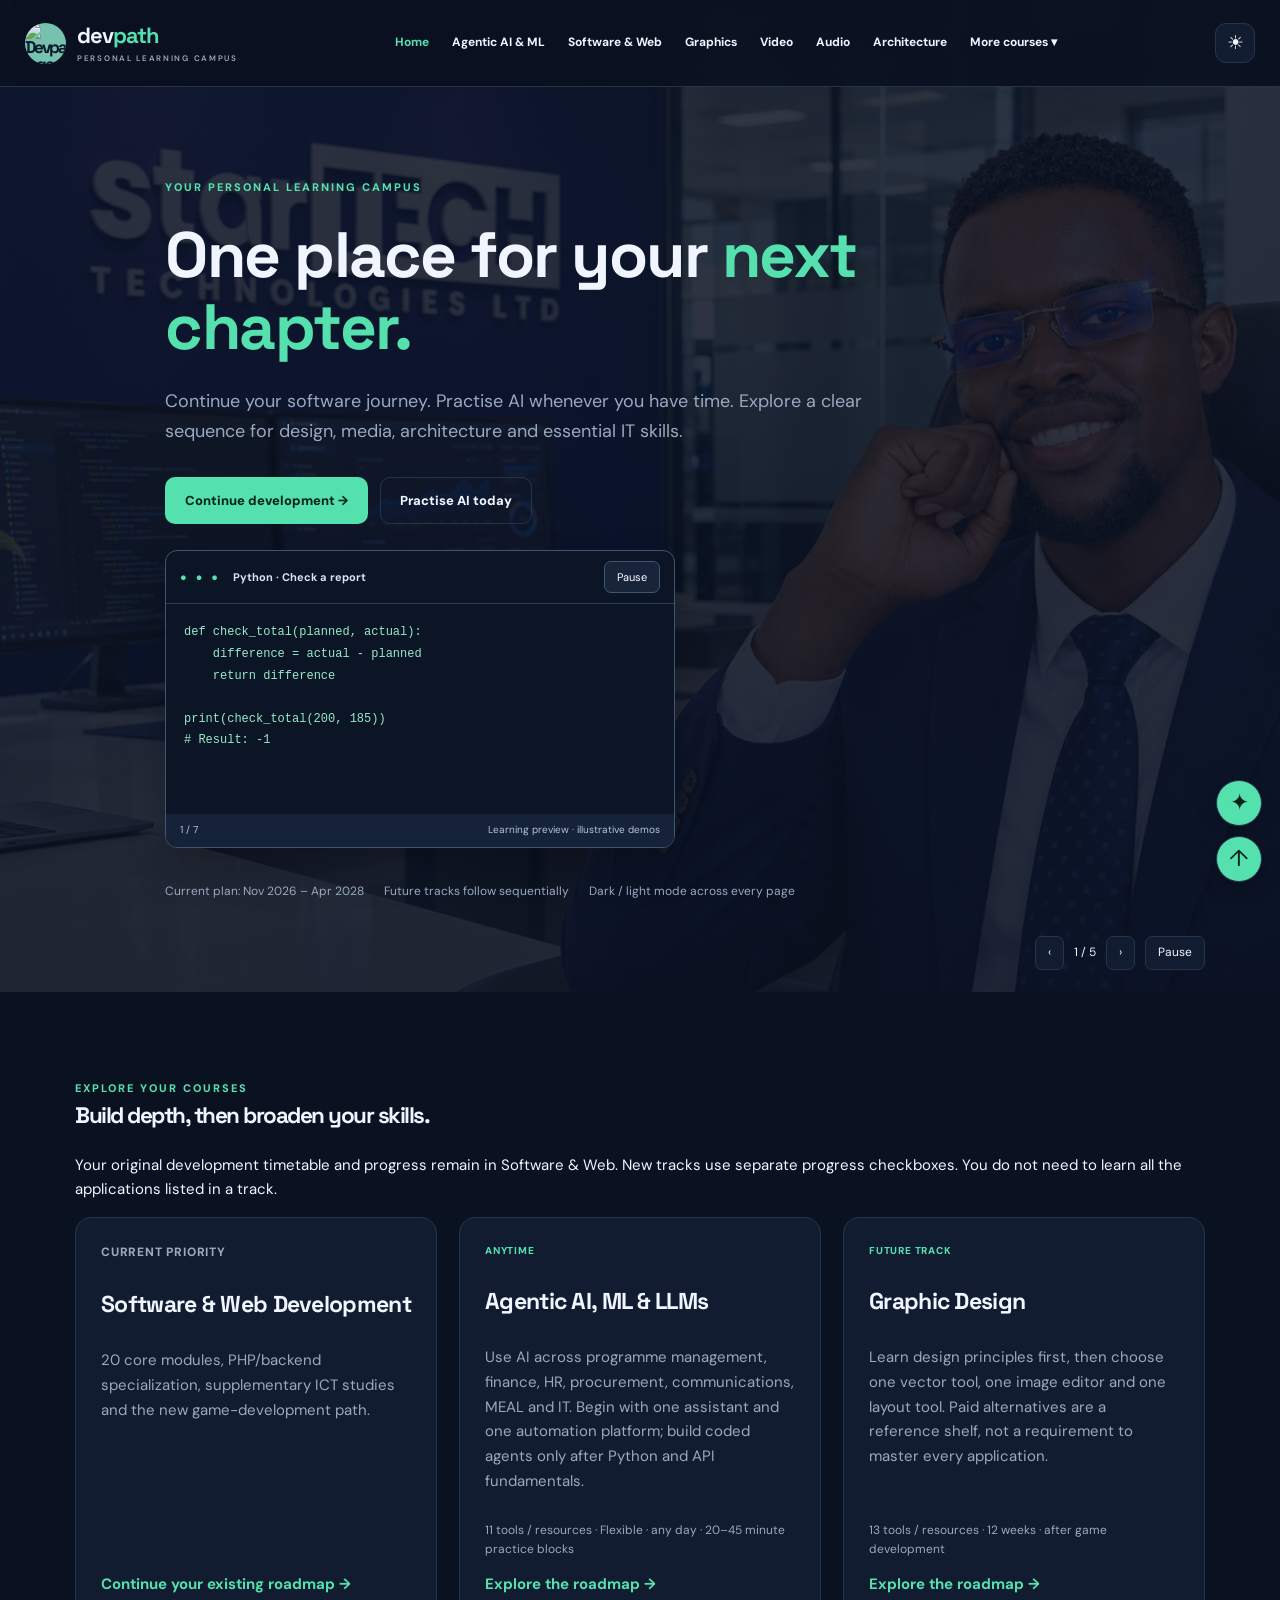
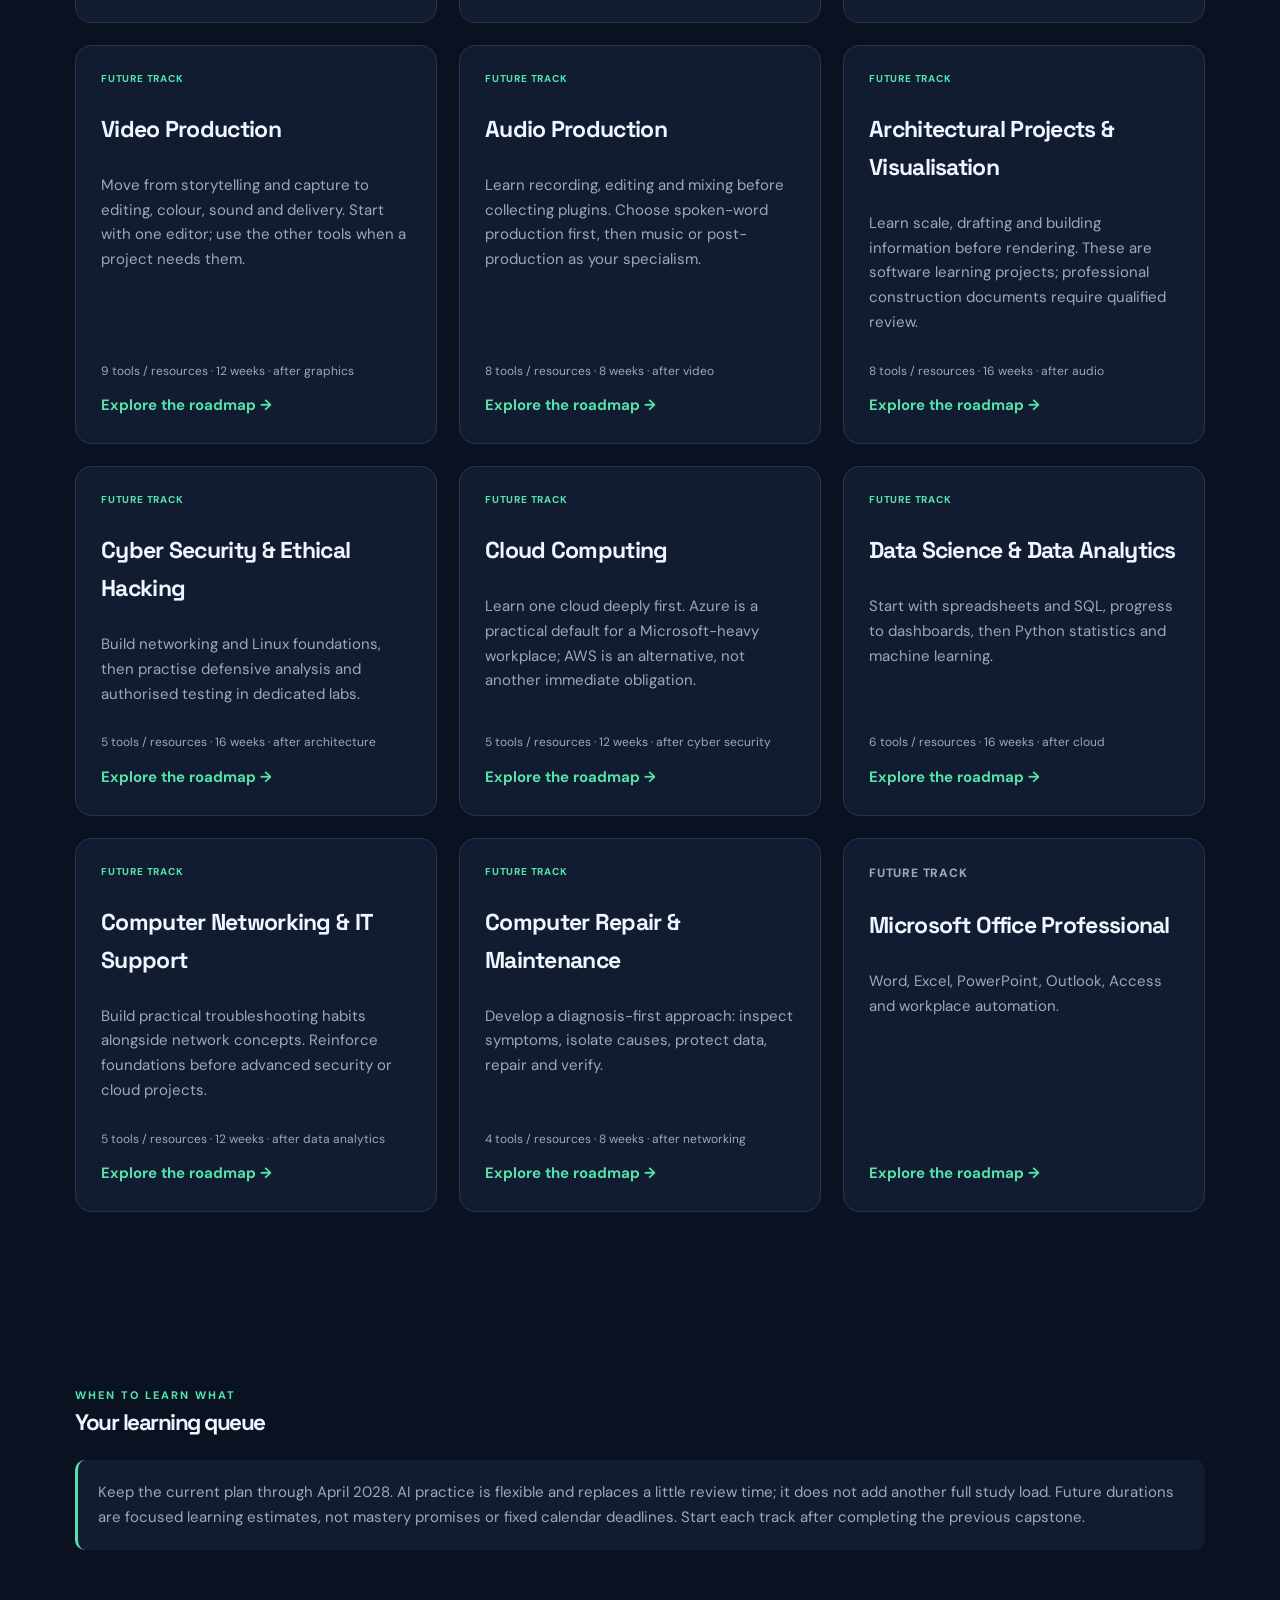
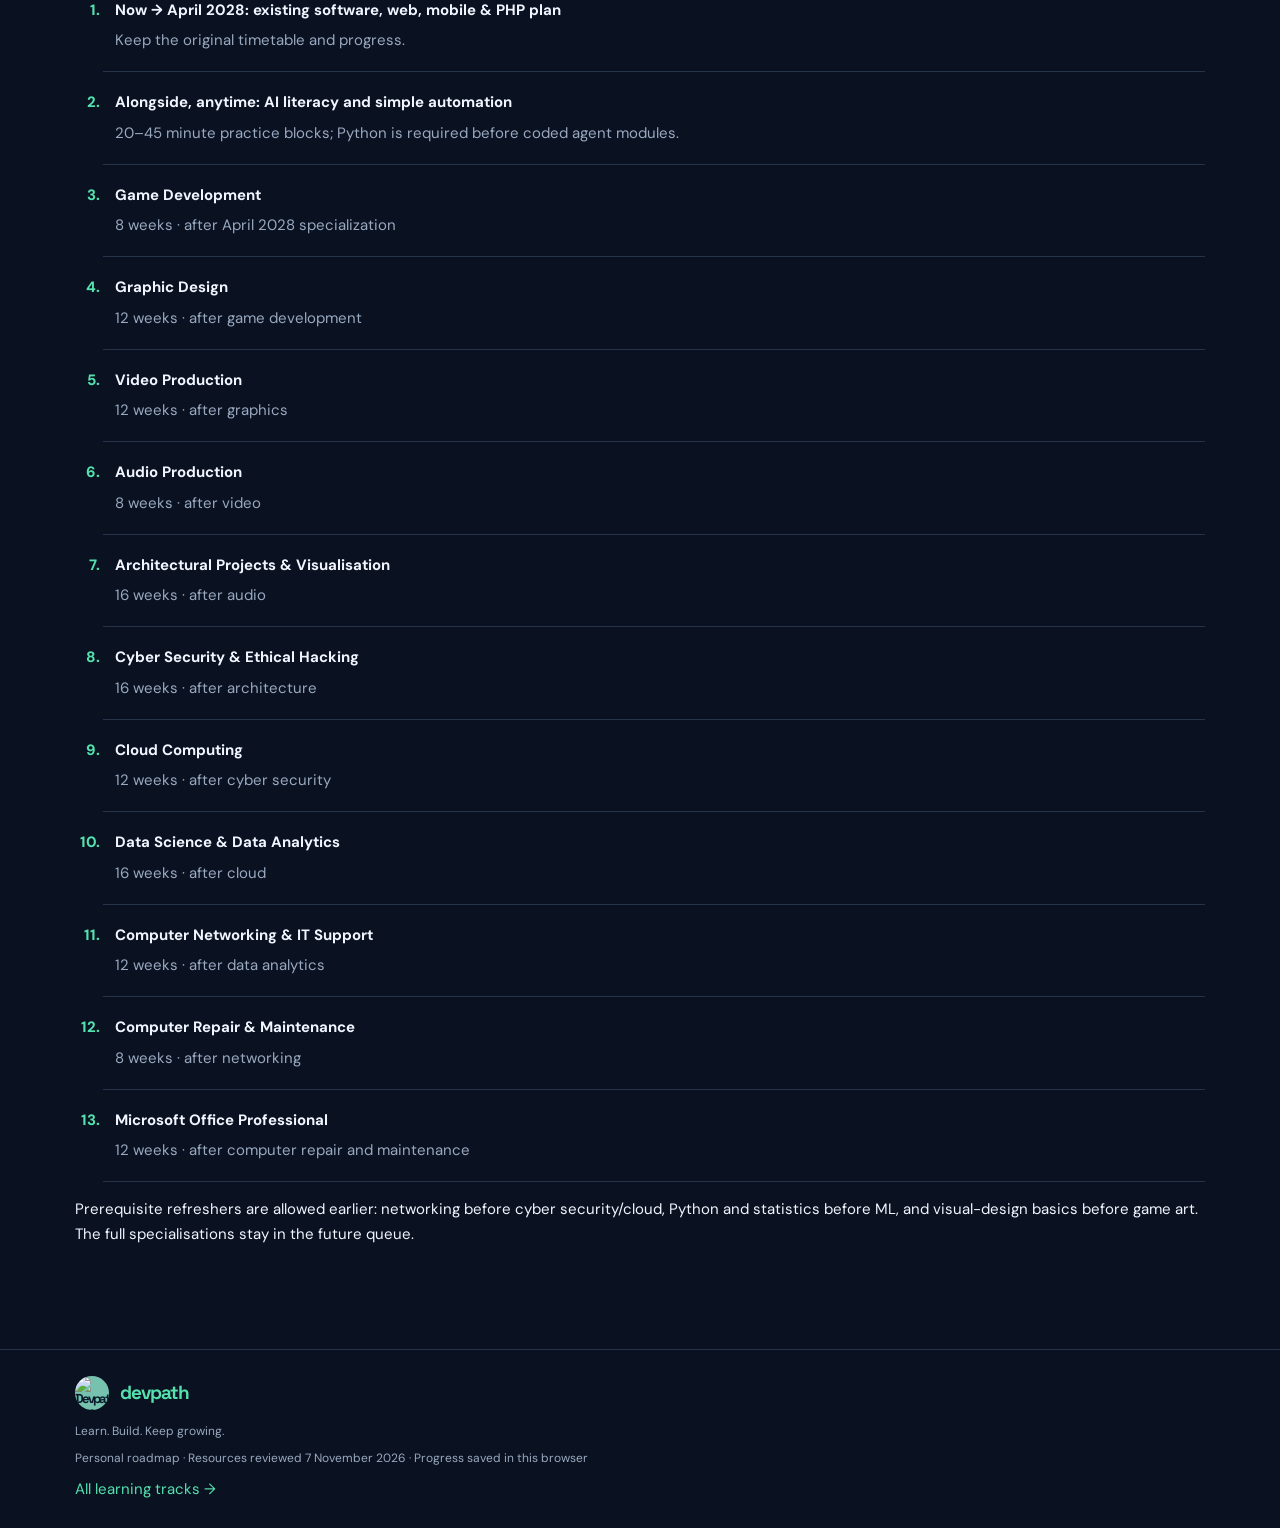
==== commit c5cbc1bd: "Update index.html" ====
--- a/index.html
+++ b/index.html
@@ -149,7 +149,7 @@
               ><span class="badge">CURRENT PRIORITY</span>
               <h3>Software &amp; Web Development</h3>
               <p>
-                19 core modules, PHP/backend specialization, supplementary ICT
+                20 core modules, PHP/backend specialization, supplementary ICT
                 studies and the new game-development path.
               </p>
               <strong>Continue your existing roadmap →</strong></a
--- a/hub.css
+++ b/hub.css
@@ -17,3 +17,111 @@
 .stack-demo{width:100%;max-width:510px;margin:20px 0}.stack-demo .demo-top{gap:7px}.stack-demo .demo-top strong{min-width:0;overflow-wrap:anywhere}.stack-demo .demo-top button{padding:4px 7px}.stack-demo .demo-canvas{height:220px;overflow:auto}.stack-demo pre{color:#d4d4d4;font:12px/1.75 Consolas,'Courier New',monospace;white-space:pre-wrap;overflow-wrap:anywhere;tab-size:2}.stack-demo .demo-bottom{gap:14px}.stack-demo .demo-bottom span:last-child{text-align:right}
 .stack-demo .syntax-keyword{color:#c586c0}.stack-demo .syntax-string{color:#ce9178}.stack-demo .syntax-number{color:#b5cea8}.stack-demo .syntax-comment{color:#6a9955}.stack-demo .syntax-tag{color:#569cd6}.stack-demo .syntax-function{color:#dcdcaa}.stack-demo .syntax-property{color:#9cdcfe}.stack-demo .syntax-name{color:#4ec9b0}.stack-demo .syntax-punctuation{color:#d4d4d4}
 @media(max-width:760px){.floating-tools{left:auto;right:12px}.assistant-panel{left:auto;right:12px}.footer{padding-left:0;padding-right:58px}.stack-demo .demo-canvas{height:205px;padding:12px}.stack-demo pre{font-size:11px}.stack-demo .demo-top{flex-wrap:wrap}.stack-demo .demo-top strong{flex-basis:50%}}
+/* =====================================================
+   MOBILE "MORE COURSES" DROPDOWN FIX
+   Paste at the very bottom of hub.css.
+===================================================== */
+
+/*
+Only the explicit .open state controls visibility.
+This overrides older hover and focus-within rules.
+*/
+.hub-nav .nav-dropdown:not(.open) .dropdown-panel {
+  display: none;
+}
+
+.hub-nav .nav-dropdown.open .dropdown-panel {
+  display: block;
+}
+
+/* Mobile and tablet navigation, including phone landscape. */
+@media (max-width: 1024px) {
+  .hub-nav {
+    min-height: 72px;
+    flex-wrap: wrap;
+    align-items: center;
+  }
+
+  .hub-nav .brand {
+    margin-right: auto;
+  }
+
+  #menuToggle {
+    display: block;
+  }
+
+  /*
+  Let the menu occupy a full row.
+
+  The height limit leaves room for the header.
+  dvh adjusts to changes in the mobile browser's toolbar.
+  */
+  .hub-nav #hubMenu {
+    display: none;
+    order: 3;
+
+    flex: 0 0 100%;
+    width: 100%;
+    min-height: 0;
+
+    /* Fallback for browsers without dvh support. */
+    max-height: calc(100vh - 110px);
+    max-height: calc(100dvh - 110px);
+
+    overflow-y: auto;
+    overflow-x: hidden;
+
+    align-items: stretch;
+    justify-content: flex-start;
+    gap: 0;
+
+    overscroll-behavior: contain;
+    -webkit-overflow-scrolling: touch;
+  }
+
+  .hub-nav #hubMenu.open {
+    display: flex;
+    flex-direction: column;
+  }
+
+  /*
+  Prevent links and the dropdown from shrinking
+  when the submenu opens.
+  */
+  #hubMenu > a,
+  #hubMenu > .nav-dropdown {
+    flex: 0 0 auto;
+    min-width: 0;
+    width: 100%;
+  }
+
+  /* Comfortable tap targets. */
+  #hubMenu > a,
+  .nav-dropdown > button {
+    display: block;
+    width: 100%;
+    min-height: 44px;
+    padding: 12px;
+    text-align: left;
+  }
+
+  /*
+  Expand the submenu inside the mobile menu
+  instead of positioning it over the page.
+  */
+  .nav-dropdown .dropdown-panel {
+    position: static;
+    width: 100%;
+    max-height: none;
+    overflow: visible;
+
+    margin: 0 0 8px;
+    border-radius: 8px;
+    box-shadow: none;
+  }
+
+  .dropdown-panel a {
+    min-height: 44px;
+    white-space: normal;
+  }
+}
